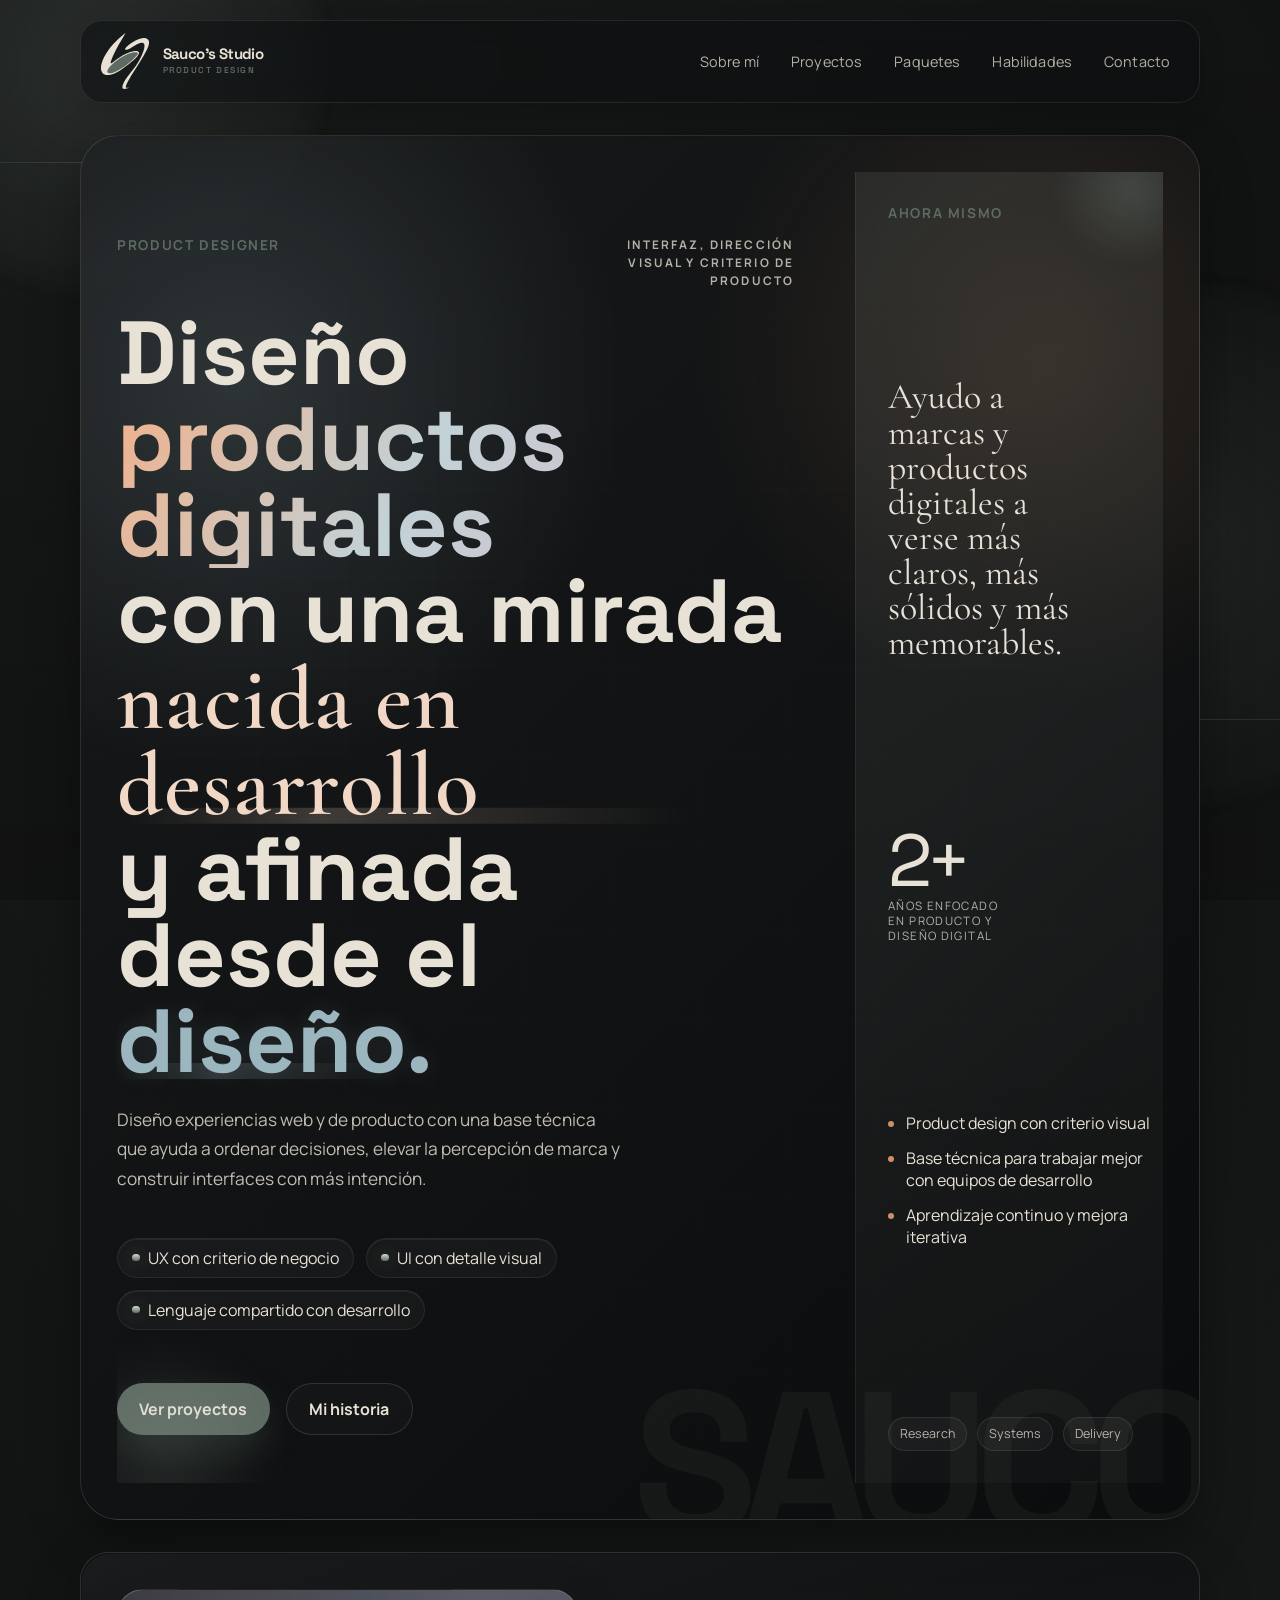
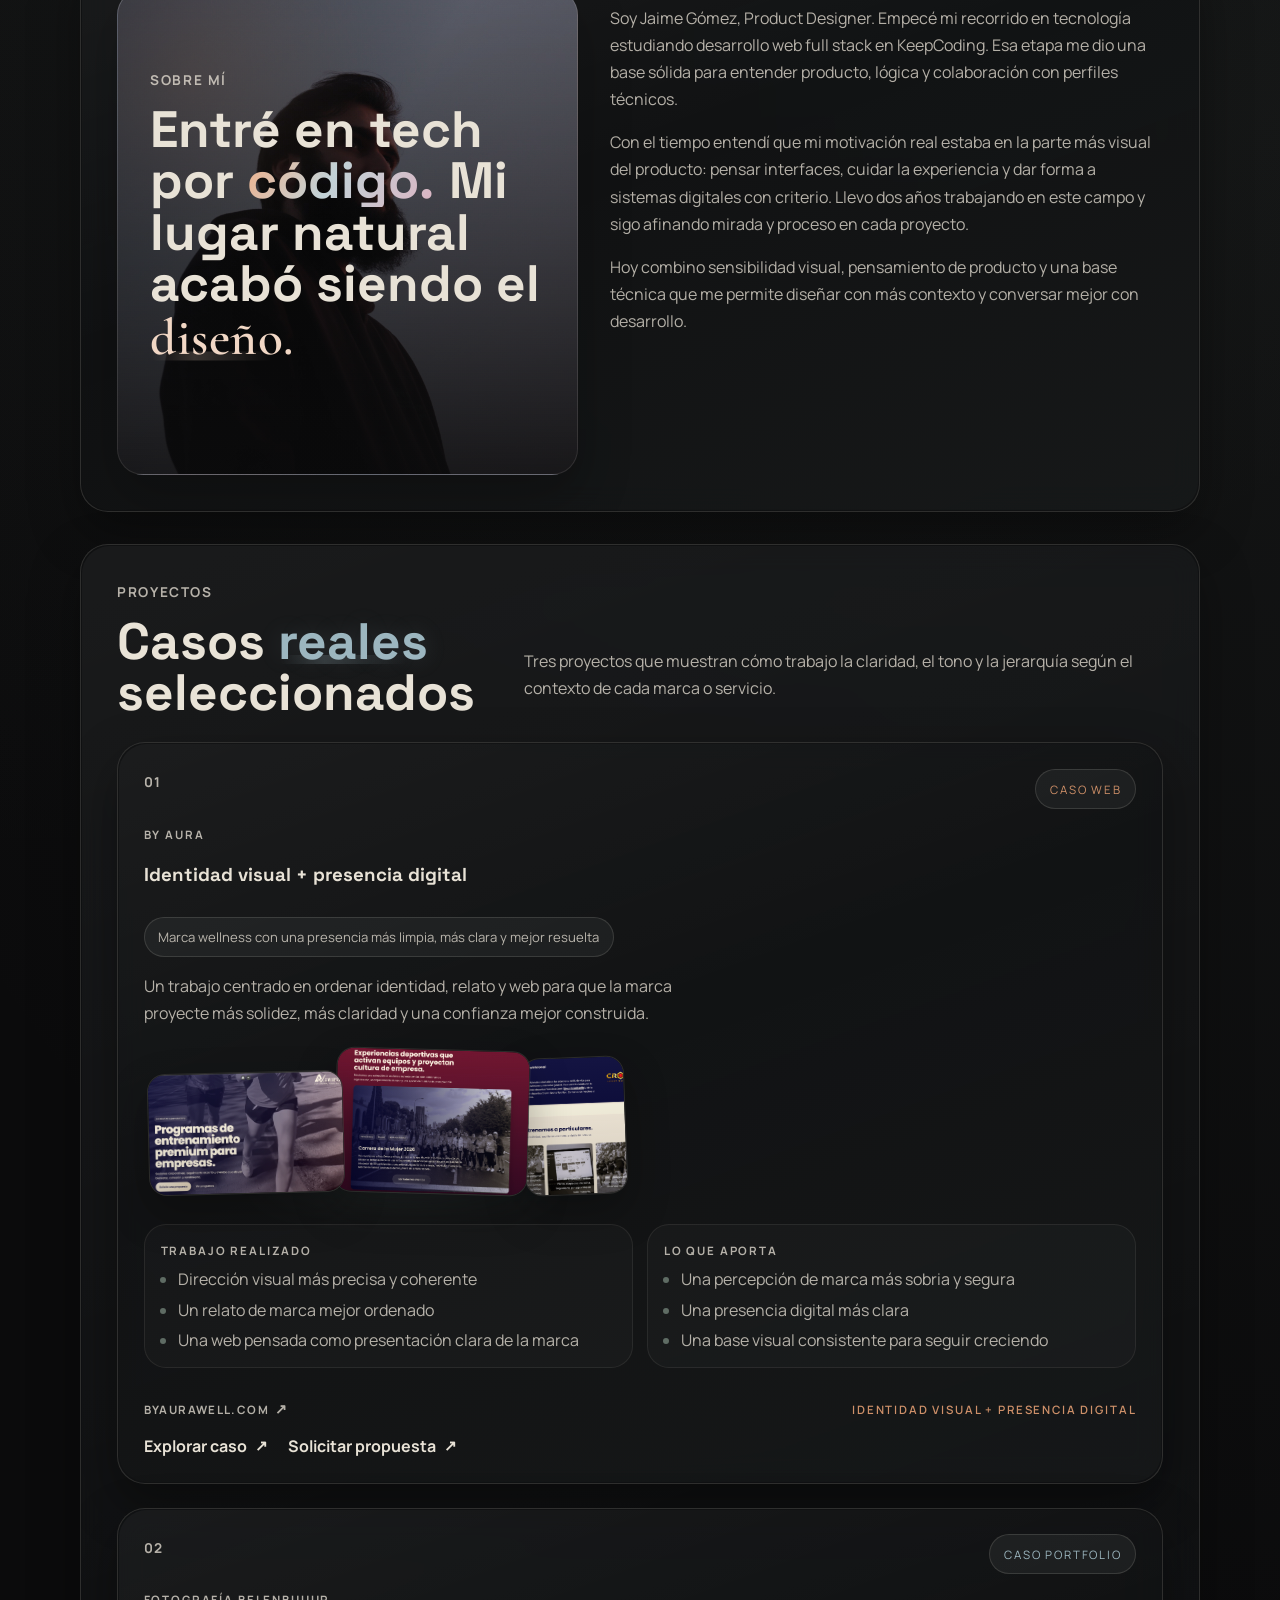
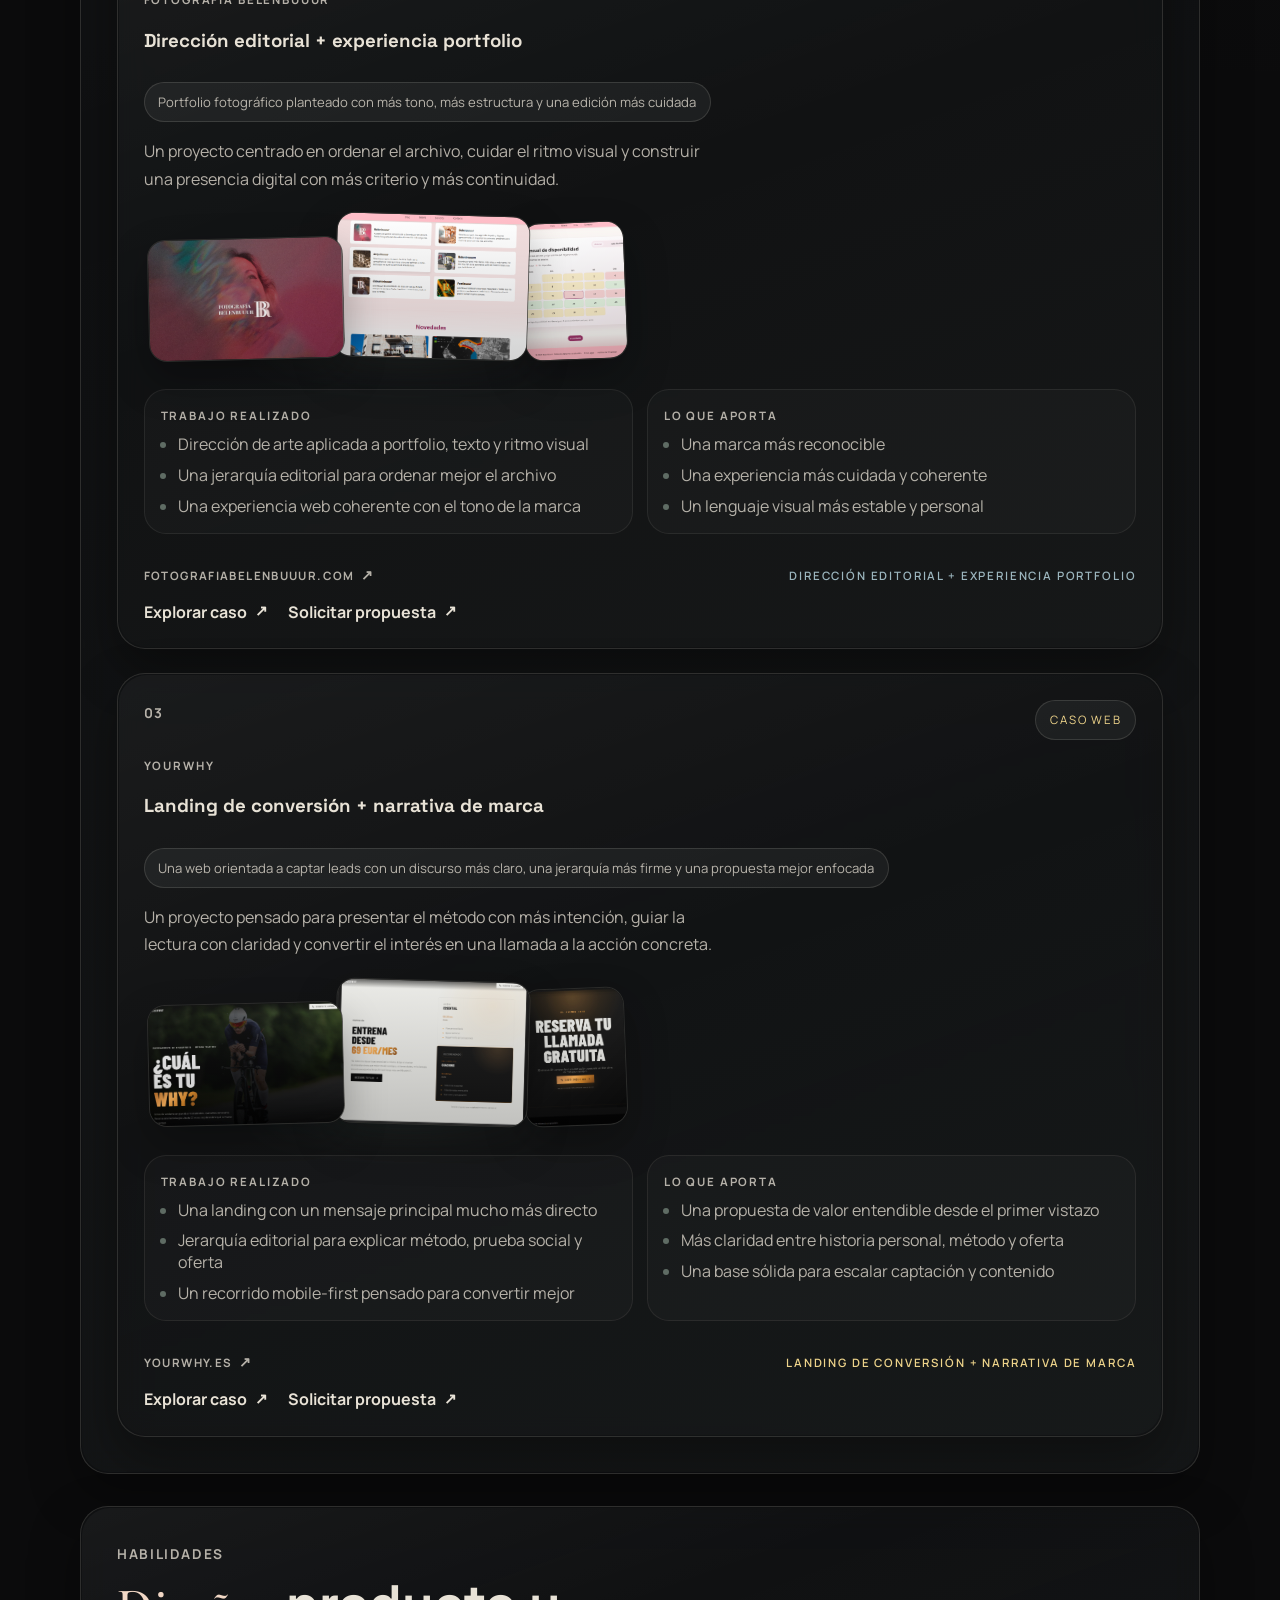
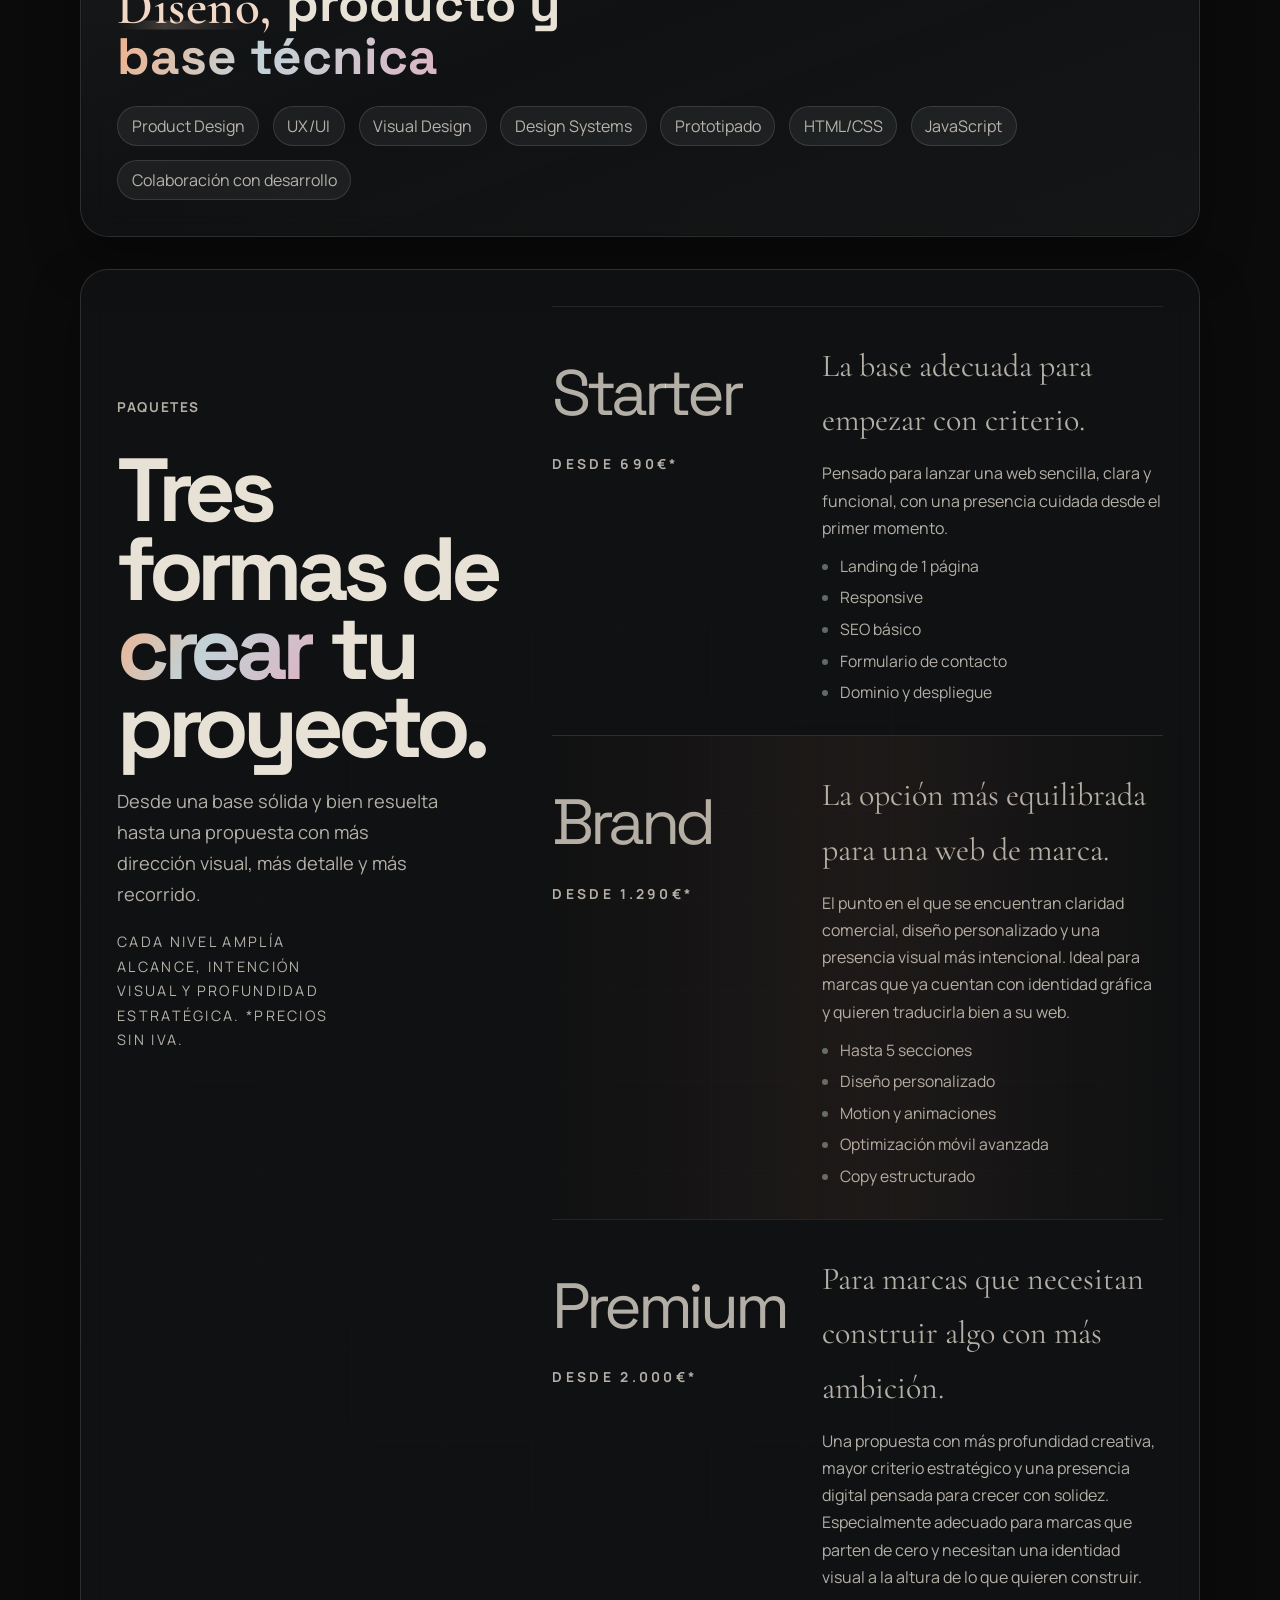
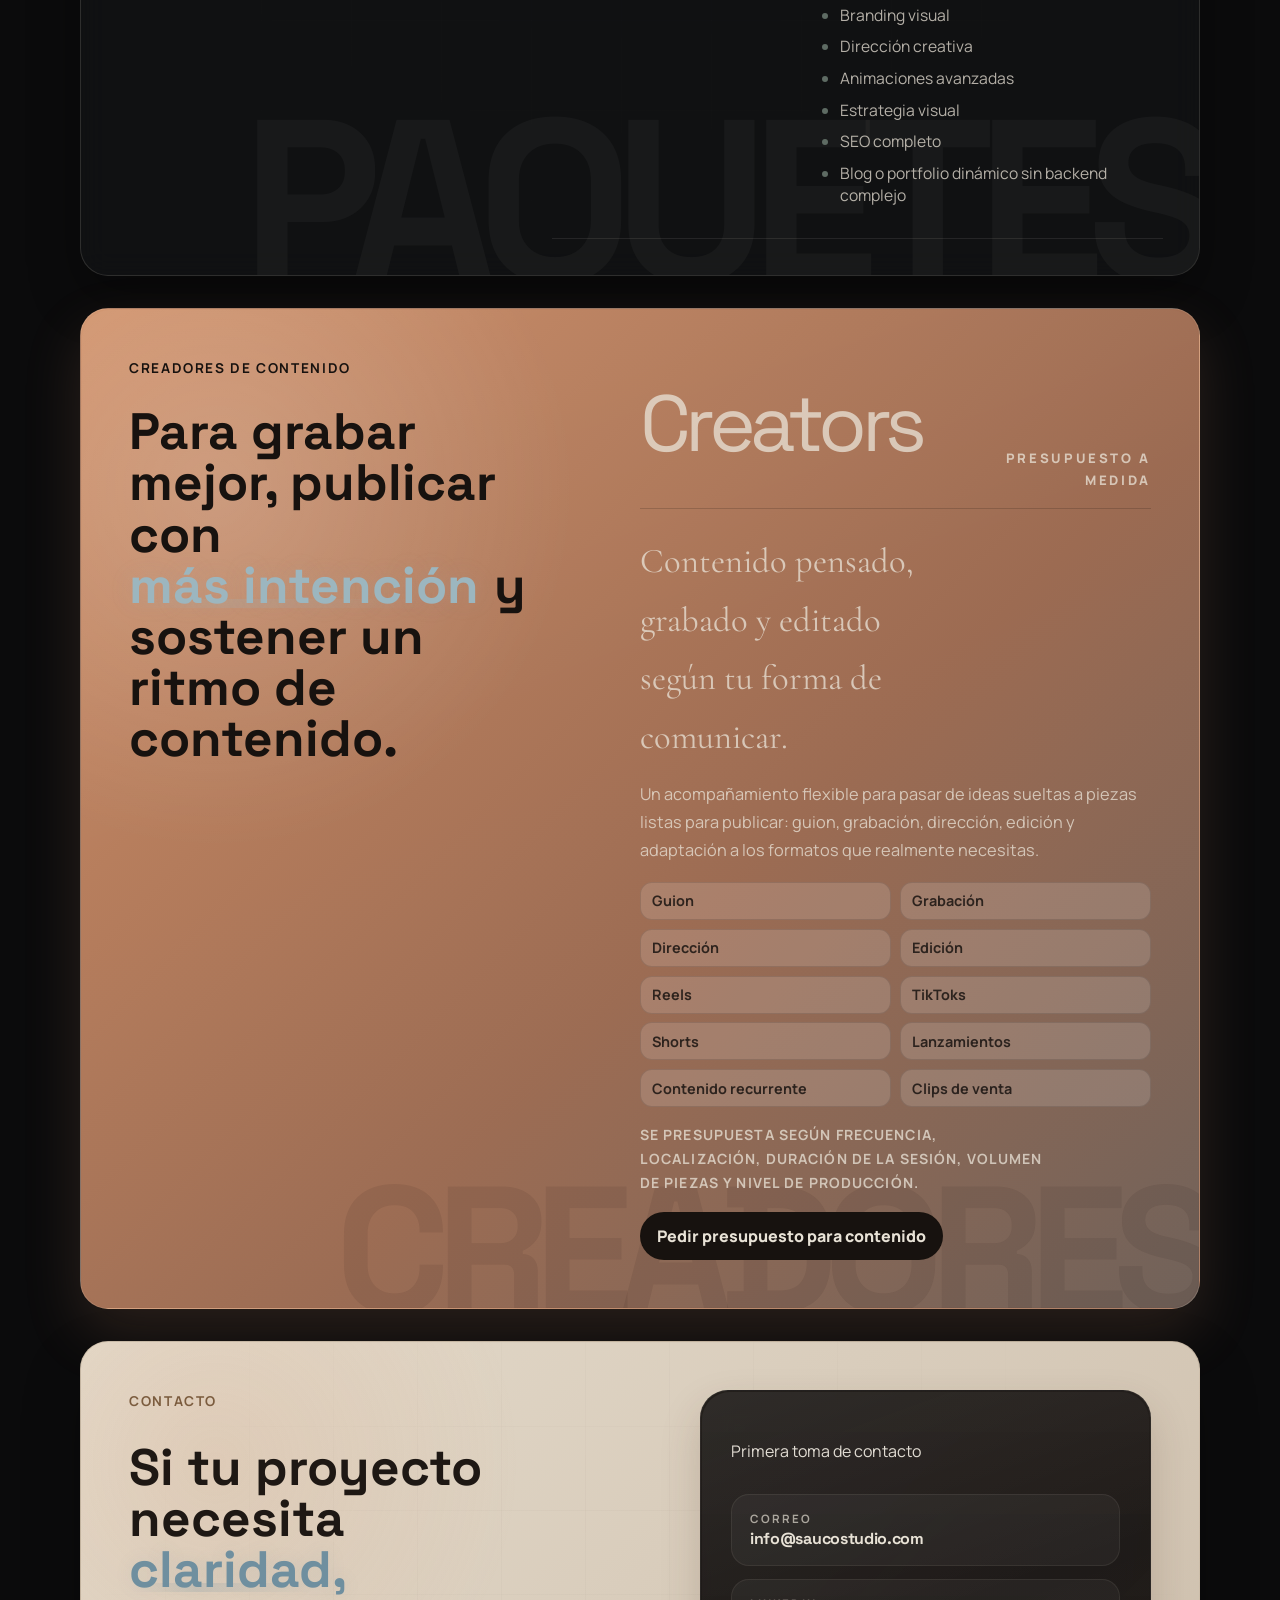
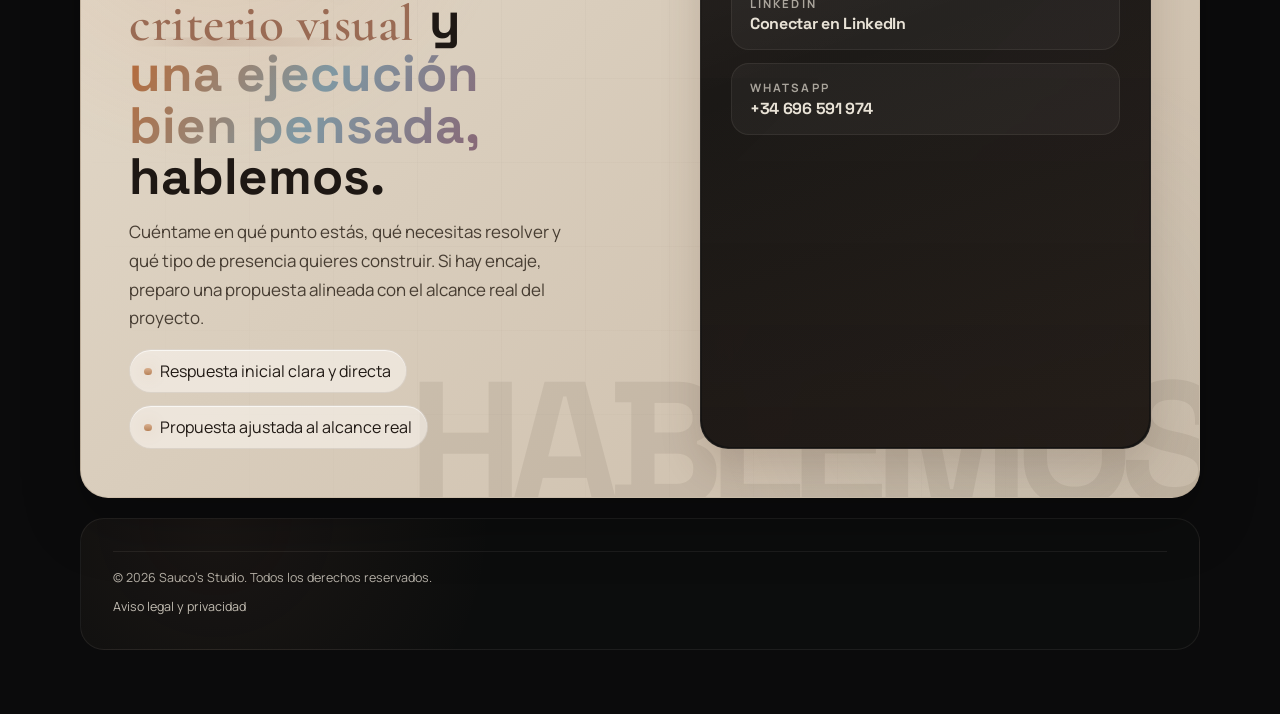
==== index.html @ fe80f04a "Puesta en marcha" ====
<!DOCTYPE html>
<html lang="es">
<head>
	<!-- Meta base -->
	<meta charset="UTF-8">
	<meta name="viewport" content="width=device-width, initial-scale=1.0">

	<!-- SEO / Social sharing -->
	<meta name="description" content="Sauco's Studio, portfolio de Jaime Gómez. Diseño web, product design, dirección visual y contenido digital para marcas, creadores y proyectos digitales.">
	<meta name="robots" content="index, follow">
	<meta name="theme-color" content="#0B0B0C">
	<link rel="canonical" href="https://saucostudio.com/">
	<meta property="og:type" content="website">
	<meta property="og:url" content="https://saucostudio.com/">
	<meta property="og:title" content="Sauco's Studio | Product Design, Web y Contenido Digital">
	<meta property="og:description" content="Diseño web, product design, dirección visual y contenido digital para marcas, creadores y proyectos digitales.">
	<meta property="og:image" content="https://saucostudio.com/media/logos/og-image.png">
	<meta property="og:image:type" content="image/png">
	<meta property="og:image:width" content="1200">
	<meta property="og:image:height" content="630">
	<meta property="og:image:alt" content="Identidad visual de Sauco's Studio con símbolo S y el texto Product design">
	<meta name="twitter:card" content="summary_large_image">
	<meta name="twitter:title" content="Sauco's Studio | Product Design, Web y Contenido Digital">
	<meta name="twitter:description" content="Diseño web, product design, dirección visual y contenido digital para marcas, creadores y proyectos digitales.">
	<meta name="twitter:image" content="https://saucostudio.com/media/logos/og-image.png">
	<title>Sauco's Studio | Product Design, Web y Contenido Digital</title>

	<!-- Favicons -->
	<link rel="icon" type="image/svg+xml" href="media/logos/favicon.svg">
	<link rel="icon" type="image/png" sizes="32x32" href="media/logos/favicon-32x32.png">
	<link rel="icon" type="image/png" sizes="16x16" href="media/logos/favicon-16x16.png">
	<link rel="apple-touch-icon" sizes="180x180" href="media/logos/apple-touch-icon.png">
	<link rel="manifest" href="media/logos/site.webmanifest">

	<script type="application/ld+json">
	{
		"@context": "https://schema.org",
		"@type": "ProfessionalService",
		"name": "Sauco's Studio",
		"url": "https://saucostudio.com/",
		"image": "https://saucostudio.com/media/logos/og-image.png",
		"description": "Diseño web, product design, dirección visual y contenido digital para marcas, creadores y proyectos digitales.",
		"founder": {
			"@type": "Person",
			"name": "Jaime Gómez",
			"jobTitle": "Product Designer",
			"url": "https://saucostudio.com/",
			"sameAs": [
				"https://www.linkedin.com/in/jaimegomezbenito"
			]
		},
		"email": "info@saucostudio.com",
		"telephone": "+34696591974",
		"areaServed": "ES",
		"serviceType": [
			"Product design",
			"Diseño web",
			"Dirección visual",
			"Contenido digital"
		],
		"sameAs": [
			"https://www.linkedin.com/in/jaimegomezbenito"
		]
	}
	</script>

	<!-- Tipografias y estilos -->
	<link rel="preconnect" href="https://fonts.googleapis.com">
	<link rel="preconnect" href="https://fonts.gstatic.com" crossorigin>
	<link href="https://fonts.googleapis.com/css2?family=Cormorant+Garamond:wght@500;600;700&family=Manrope:wght@400;500;700;800&family=Space+Grotesk:wght@500;700&display=swap" rel="stylesheet">
	<link rel="stylesheet" href="styles.css">
</head>
<body>
	<!-- Capa visual global: cursores y ambiente -->
	<div class="custom-cursor custom-cursor-ring" aria-hidden="true"></div>
	<div class="custom-cursor custom-cursor-dot" aria-hidden="true"></div>
	<div class="page-ambient" aria-hidden="true">
		<span class="ambient-orb ambient-orb-left"></span>
		<span class="ambient-orb ambient-orb-right"></span>
		<span class="ambient-grid"></span>
		<span class="ambient-streak ambient-streak-one"></span>
		<span class="ambient-streak ambient-streak-two"></span>
	</div>

	<!-- Shell principal de la pagina -->
	<div class="site-shell">
		<!-- Header / navegacion -->
		<header class="site-header">
			<a class="brand" href="#inicio" aria-label="Sauco's Studio, ir al inicio">
				<img class="brand-mark" src="media/logos/saucos-studio-logo.svg" alt="" width="88" height="88">
				<span class="brand-copy">
					<span class="brand-title">Sauco's Studio</span>
					<span class="brand-subtitle">Product design</span>
				</span>
			</a>
			<button class="menu-toggle" type="button" aria-expanded="false" aria-controls="site-nav" aria-label="Abrir menú">
				<span></span>
				<span></span>
			</button>
			<nav id="site-nav" class="site-nav">
				<a href="#sobre-mi">Sobre mí</a>
				<a href="#proyectos">Proyectos</a>
				<a href="#paquetes">Paquetes</a>
				<a href="#habilidades">Habilidades</a>
				<a href="#contacto">Contacto</a>
			</nav>
		</header>

		<!-- Contenido principal -->
		<main>
			<!-- Hero -->
			<section id="inicio" class="hero">
				<!-- Mensaje principal -->
				<div class="hero-copy reveal-on-load">
					<div class="hero-copy-topline">
						<p class="eyebrow">Product Designer</p>
						<p class="hero-stamp">Interfaz, dirección visual y criterio de producto</p>
					</div>
					<h1 class="kinetic-title">Diseño <span class="title-accent title-accent-gradient">productos digitales</span> con una mirada <span class="title-accent title-accent-serif">nacida en desarrollo</span> y afinada desde el <span class="title-accent title-accent-highlight">diseño.</span></h1>
					<p class="hero-text">Diseño experiencias web y de producto con una base técnica que ayuda a ordenar decisiones, elevar la percepción de marca y construir interfaces con más intención.</p>
					<div class="hero-highlights" aria-label="Puntos clave del perfil">
						<span>UX con criterio de negocio</span>
						<span>UI con detalle visual</span>
						<span>Lenguaje compartido con desarrollo</span>
					</div>
					<div class="hero-actions">
						<a class="button button-primary" href="#proyectos">Ver proyectos</a>
						<a class="button button-secondary" href="#sobre-mi">Mi historia</a>
					</div>
				</div>

				<!-- Resumen rapido del perfil -->
				<aside class="hero-card depth-card reveal-on-load">
					<div class="hero-card-glow"></div>
					<p class="hero-card-label">Ahora mismo</p>
					<p class="hero-card-lead">Ayudo a marcas y productos digitales a verse más claros, más sólidos y más memorables.</p>
					<div class="hero-card-metric">
						<span class="hero-card-value">2+</span>
						<span class="hero-card-caption">años enfocado en producto y diseño digital</span>
					</div>
					<ul>
						<li>Product design con criterio visual</li>
						<li>Base técnica para trabajar mejor con equipos de desarrollo</li>
						<li>Aprendizaje continuo y mejora iterativa</li>
					</ul>
					<div class="hero-card-footer">
						<span>Research</span>
						<span>Systems</span>
						<span>Delivery</span>
					</div>
				</aside>
			</section>

			<!-- Sobre mi -->
			<section id="sobre-mi" class="content-section split-section reveal-on-scroll">
				<!-- Titular de seccion -->
				<div class="about-heading">
					<p class="section-tag">Sobre mí</p>
					<h2 class="kinetic-title">Entré en tech por <span class="title-accent title-accent-gradient">código.</span> Mi lugar natural acabó siendo el <span class="title-accent title-accent-serif">diseño.</span></h2>
				</div>

				<!-- Cuerpo editorial / bio -->
				<div class="about-copy">
					<p>
						Soy Jaime Gómez, Product Designer. Empecé mi recorrido en tecnología estudiando desarrollo web full stack en KeepCoding. Esa etapa me dio una base sólida para entender producto, lógica y colaboración con perfiles técnicos.
					</p>
					<p>
						Con el tiempo entendí que mi motivación real estaba en la parte más visual del producto: pensar interfaces, cuidar la experiencia y dar forma a sistemas digitales con criterio. Llevo dos años trabajando en este campo y sigo afinando mirada y proceso en cada proyecto.
					</p>
					<p>
						Hoy combino sensibilidad visual, pensamiento de producto y una base técnica que me permite diseñar con más contexto y conversar mejor con desarrollo.
					</p>
				</div>
			</section>

			<!-- Proyectos -->
			<section id="proyectos" class="content-section reveal-on-scroll">
				<!-- Introduccion de bloque -->
				<div class="section-heading">
					<div>
						<p class="section-tag">Proyectos</p>
						<h2 class="kinetic-title">Casos <span class="title-accent title-accent-highlight">reales</span> seleccionados</h2>
					</div>
					<p>Tres proyectos que muestran cómo trabajo la claridad, el tono y la jerarquía según el contexto de cada marca o servicio.</p>
				</div>

				<!-- Grid de proyectos -->
				<div class="project-grid">
					<!-- Proyecto 01: By Aura -->
					<article class="project-card project-card-brand depth-card reveal-on-scroll">
						<!-- Columna editorial -->
						<div class="project-card-story">
							<div class="project-card-topline">
								<p class="project-index">01</p>
								<span class="project-card-note">Caso web</span>
							</div>
							<div class="project-card-heading">
								<div>
									<p class="project-card-kicker">By Aura</p>
									<h3>Identidad visual + presencia digital</h3>
								</div>
								<span class="project-card-status">Marca wellness con una presencia más limpia, más clara y mejor resuelta</span>
							</div>
							<p class="project-card-intro">Un trabajo centrado en ordenar identidad, relato y web para que la marca proyecte más solidez, más claridad y una confianza mejor construida.</p>
							<div class="project-image-popups" aria-label="Capturas del proyecto By Aura">
								<figure class="project-image-popup project-image-popup-main">
									<img src="media/projects/aura1.png" alt="Captura principal de la web de By Aura" loading="lazy" decoding="async">
								</figure>
								<figure class="project-image-popup project-image-popup-secondary">
									<img src="media/projects/aura2.png" alt="Detalle visual de la experiencia web de By Aura" loading="lazy" decoding="async">
								</figure>
								<figure class="project-image-popup project-image-popup-tertiary">
									<img src="media/projects/aura3.png" alt="Detalle de interfaz del proyecto By Aura" loading="lazy" decoding="async">
								</figure>
							</div>
							<div class="project-card-columns">
								<div class="project-card-block">
									<p class="project-card-label">Trabajo realizado</p>
									<ul class="project-card-list">
										<li>Dirección visual más precisa y coherente</li>
										<li>Un relato de marca mejor ordenado</li>
										<li>Una web pensada como presentación clara de la marca</li>
									</ul>
								</div>
								<div class="project-card-block">
									<p class="project-card-label">Lo que aporta</p>
									<ul class="project-card-list">
										<li>Una percepción de marca más sobria y segura</li>
										<li>Una presencia digital más clara</li>
										<li>Una base visual consistente para seguir creciendo</li>
									</ul>
								</div>
							</div>
							<div class="project-card-meta">
								<a class="project-card-meta-link" href="https://www.byaurawell.com" target="_blank" rel="noreferrer">byaurawell.com</a>
								<strong>Identidad visual + presencia digital</strong>
							</div>
							<div class="project-card-actions">
								<a class="project-link" href="https://www.byaurawell.com" target="_blank" rel="noreferrer">Explorar caso</a>
								<a class="project-link" href="#contacto">Solicitar propuesta</a>
							</div>
						</div>

					</article>

					<!-- Proyecto 02: Fotografia Belenbuuur -->
					<article class="project-card project-card-spotlight depth-card reveal-on-scroll">
						<!-- Columna editorial -->
						<div class="project-card-story">
							<div class="project-card-topline">
								<p class="project-index">02</p>
								<span class="project-card-note">Caso portfolio</span>
							</div>
							<div class="project-card-heading">
								<div>
									<p class="project-card-kicker">Fotografía Belenbuuur</p>
									<h3>Dirección editorial + experiencia portfolio</h3>
								</div>
								<span class="project-card-status">Portfolio fotográfico planteado con más tono, más estructura y una edición más cuidada</span>
							</div>
							<p class="project-card-intro">Un proyecto centrado en ordenar el archivo, cuidar el ritmo visual y construir una presencia digital con más criterio y más continuidad.</p>
							<div class="project-image-popups" aria-label="Capturas del proyecto Fotografía Belenbuuur">
								<figure class="project-image-popup project-image-popup-main">
									<img src="media/projects/belenbuuur1.png" alt="Captura principal del portfolio Fotografía Belenbuuur" loading="lazy" decoding="async">
								</figure>
								<figure class="project-image-popup project-image-popup-secondary">
									<img src="media/projects/belenbuuur2.png" alt="Detalle editorial del portfolio Fotografía Belenbuuur" loading="lazy" decoding="async">
								</figure>
								<figure class="project-image-popup project-image-popup-tertiary">
									<img src="media/projects/belenbuuur3.png" alt="Detalle visual de la web Fotografía Belenbuuur" loading="lazy" decoding="async">
								</figure>
							</div>
							<div class="project-card-columns">
								<div class="project-card-block">
									<p class="project-card-label">Trabajo realizado</p>
									<ul class="project-card-list">
										<li>Dirección de arte aplicada a portfolio, texto y ritmo visual</li>
										<li>Una jerarquía editorial para ordenar mejor el archivo</li>
										<li>Una experiencia web coherente con el tono de la marca</li>
									</ul>
								</div>
								<div class="project-card-block">
									<p class="project-card-label">Lo que aporta</p>
									<ul class="project-card-list">
										<li>Una marca más reconocible</li>
										<li>Una experiencia más cuidada y coherente</li>
										<li>Un lenguaje visual más estable y personal</li>
									</ul>
								</div>
							</div>
							<div class="project-card-meta">
								<a class="project-card-meta-link" href="https://fotografiabelenbuuur.com" target="_blank" rel="noreferrer">fotografiabelenbuuur.com</a>
								<strong>Dirección editorial + experiencia portfolio</strong>
							</div>
							<div class="project-card-actions">
								<a class="project-link" href="https://fotografiabelenbuuur.com" target="_blank" rel="noreferrer">Explorar caso</a>
								<a class="project-link" href="#contacto">Solicitar propuesta</a>
							</div>
						</div>

					</article>

					<!-- Proyecto 03: YourWhy -->
					<article class="project-card project-card-dashboard depth-card reveal-on-scroll">
						<!-- Columna editorial -->
						<div class="project-card-story">
							<div class="project-card-topline">
								<p class="project-index">03</p>
								<span class="project-card-note">Caso web</span>
							</div>
							<div class="project-card-heading">
								<div>
									<p class="project-card-kicker">YourWhy</p>
									<h3>Landing de conversión + narrativa de marca</h3>
								</div>
								<span class="project-card-status">Una web orientada a captar leads con un discurso más claro, una jerarquía más firme y una propuesta mejor enfocada</span>
							</div>
							<p class="project-card-intro">Un proyecto pensado para presentar el método con más intención, guiar la lectura con claridad y convertir el interés en una llamada a la acción concreta.</p>
							<div class="project-image-popups" aria-label="Capturas del proyecto YourWhy">
								<figure class="project-image-popup project-image-popup-main">
									<img src="media/projects/yourwhy1.png" alt="Captura principal de la landing YourWhy" loading="lazy" decoding="async">
								</figure>
								<figure class="project-image-popup project-image-popup-secondary">
									<img src="media/projects/yourwhy2.png" alt="Detalle de narrativa y conversión de YourWhy" loading="lazy" decoding="async">
								</figure>
								<figure class="project-image-popup project-image-popup-tertiary">
									<img src="media/projects/yourwhy3.png" alt="Detalle visual de la landing YourWhy" loading="lazy" decoding="async">
								</figure>
							</div>
							<div class="project-card-columns">
								<div class="project-card-block">
									<p class="project-card-label">Trabajo realizado</p>
									<ul class="project-card-list">
										<li>Una landing con un mensaje principal mucho más directo</li>
										<li>Jerarquía editorial para explicar método, prueba social y oferta</li>
										<li>Un recorrido mobile-first pensado para convertir mejor</li>
									</ul>
								</div>
								<div class="project-card-block">
									<p class="project-card-label">Lo que aporta</p>
									<ul class="project-card-list">
										<li>Una propuesta de valor entendible desde el primer vistazo</li>
										<li>Más claridad entre historia personal, método y oferta</li>
										<li>Una base sólida para escalar captación y contenido</li>
									</ul>
								</div>
							</div>
							<div class="project-card-meta">
								<a class="project-card-meta-link" href="https://yourwhy.es" target="_blank" rel="noreferrer">yourwhy.es</a>
								<strong>Landing de conversión + narrativa de marca</strong>
							</div>
							<div class="project-card-actions">
								<a class="project-link" href="https://yourwhy.es" target="_blank" rel="noreferrer">Explorar caso</a>
								<a class="project-link" href="#contacto">Solicitar propuesta</a>
							</div>
						</div>

					</article>
				</div>
			</section>

			<!-- Habilidades -->
			<section id="habilidades" class="content-section reveal-on-scroll">
				<div class="section-heading">
					<div>
						<p class="section-tag">Habilidades</p>
						<h2 class="kinetic-title"><span class="title-accent title-accent-serif">Diseño,</span> producto y <span class="title-accent title-accent-gradient">base técnica</span></h2>
					</div>
				</div>

				<div class="skill-list">
					<span>Product Design</span>
					<span>UX/UI</span>
					<span>Visual Design</span>
					<span>Design Systems</span>
					<span>Prototipado</span>
					<span>HTML/CSS</span>
					<span>JavaScript</span>
					<span>Colaboración con desarrollo</span>
				</div>
			</section>

			<!-- Paquetes -->
			<section id="paquetes" class="content-section reveal-on-scroll packages-section">
				<div class="packages-shell">
					<div class="packages-intro">
						<p class="section-tag">Paquetes</p>
						<h2 class="packages-title">Tres formas de <span class="title-accent title-accent-gradient">crear</span> tu proyecto.</h2>
						<p class="packages-copy">Desde una base sólida y bien resuelta hasta una propuesta con más dirección visual, más detalle y más recorrido.</p>
						<p class="packages-note">Cada nivel amplía alcance, intención visual y profundidad estratégica. *Precios sin IVA.</p>
					</div>

					<div class="packages-rail">
						<article class="package-band reveal-on-scroll">
							<div class="package-band-header">
								<p class="package-band-tier">Starter</p>
								<p class="package-band-price">Desde 690€*</p>
							</div>
							<div class="package-band-body">
								<p class="package-band-kicker">La base adecuada para empezar con criterio.</p>
								<p class="package-band-summary">Pensado para lanzar una web sencilla, clara y funcional, con una presencia cuidada desde el primer momento.</p>
								<ul class="package-list">
									<li>Landing de 1 página</li>
									<li>Responsive</li>
									<li>SEO básico</li>
									<li>Formulario de contacto</li>
									<li>Dominio y despliegue</li>
								</ul>
							</div>
						</article>

						<article class="package-band package-band-featured reveal-on-scroll">
							<div class="package-band-header">
								<p class="package-band-tier">Brand</p>
								<p class="package-band-price">Desde 1.290€*</p>
							</div>
							<div class="package-band-body">
								<p class="package-band-kicker">La opción más equilibrada para una web de marca.</p>
								<p class="package-band-summary">El punto en el que se encuentran claridad comercial, diseño personalizado y una presencia visual más intencional. Ideal para marcas que ya cuentan con identidad gráfica y quieren traducirla bien a su web.</p>
								<ul class="package-list">
									<li>Hasta 5 secciones</li>
									<li>Diseño personalizado</li>
									<li>Motion y animaciones</li>
									<li>Optimización móvil avanzada</li>
									<li>Copy estructurado</li>
								</ul>
							</div>
						</article>

						<article class="package-band reveal-on-scroll">
							<div class="package-band-header">
								<p class="package-band-tier">Premium</p>
								<p class="package-band-price">Desde 2.000€*</p>
							</div>
							<div class="package-band-body">
								<p class="package-band-kicker">Para marcas que necesitan construir algo con más ambición.</p>
								<p class="package-band-summary">Una propuesta con más profundidad creativa, mayor criterio estratégico y una presencia digital pensada para crecer con solidez. Especialmente adecuado para marcas que parten de cero y necesitan una identidad visual a la altura de lo que quieren construir.</p>
								<ul class="package-list">
									<li>Branding visual</li>
									<li>Dirección creativa</li>
									<li>Animaciones avanzadas</li>
									<li>Estrategia visual</li>
									<li>SEO completo</li>
									<li>Blog o portfolio dinámico sin backend complejo</li>
								</ul>
							</div>
						</article>

					</div>
				</div>
			</section>

			<!-- Creadores de contenido -->
			<section id="creadores" class="content-section reveal-on-scroll creators-section">
				<div class="creators-heading">
					<p class="section-tag">Creadores de contenido</p>
					<h2 class="kinetic-title">Para grabar mejor, publicar con <span class="title-accent title-accent-highlight">más intención</span> y sostener un ritmo de contenido.</h2>
				</div>

				<article class="creators-offer reveal-on-scroll">
					<div class="creators-offer-header">
						<p class="creators-offer-title">Creators</p>
						<p class="creators-offer-note">Presupuesto a medida</p>
					</div>
					<div class="creators-offer-body">
						<p class="creators-offer-kicker">Contenido pensado, grabado y editado según tu forma de comunicar.</p>
						<p class="creators-offer-summary">Un acompañamiento flexible para pasar de ideas sueltas a piezas listas para publicar: guion, grabación, dirección, edición y adaptación a los formatos que realmente necesitas.</p>
						<ul class="creators-list">
							<li>Guion</li>
							<li>Grabación</li>
							<li>Dirección</li>
							<li>Edición</li>
							<li>Reels</li>
							<li>TikToks</li>
							<li>Shorts</li>
							<li>Lanzamientos</li>
							<li>Contenido recurrente</li>
							<li>Clips de venta</li>
						</ul>
						<p class="creators-budget-note">Se presupuesta según frecuencia, localización, duración de la sesión, volumen de piezas y nivel de producción.</p>
						<a class="creators-cta" href="#contacto">Pedir presupuesto para contenido</a>
					</div>
				</article>
			</section>

			<!-- Contacto -->
			<section id="contacto" class="content-section contact-section reveal-on-scroll">
				<div class="contact-copy">
					<p class="section-tag">Contacto</p>
					<h2 class="kinetic-title">Si tu proyecto necesita <span class="title-accent title-accent-highlight">claridad,</span> <span class="title-accent title-accent-serif">criterio visual</span> y <span class="title-accent title-accent-gradient">una ejecución bien pensada,</span> hablemos.</h2>
					<p class="contact-lead">Cuéntame en qué punto estás, qué necesitas resolver y qué tipo de presencia quieres construir. Si hay encaje, preparo una propuesta alineada con el alcance real del proyecto.</p>
					<div class="contact-proof" aria-label="Puntos clave del contacto">
						<span>Respuesta inicial clara y directa</span>
						<span>Propuesta ajustada al alcance real</span>
					</div>
				</div>

				<div class="contact-card">
					<p class="contact-card-label">Primera toma de contacto</p>
					<a href="mailto:info@saucostudio.com">
						<span class="contact-link-label">Correo</span>
						<strong>info@saucostudio.com</strong>
					</a>
					<a href="https://www.linkedin.com/in/jaimegomezbenito" target="_blank" rel="noreferrer">
						<span class="contact-link-label">LinkedIn</span>
						<strong>Conectar en LinkedIn</strong>
					</a>
					<a href="https://wa.me/34696591974" target="_blank" rel="noreferrer">
						<span class="contact-link-label">WhatsApp</span>
						<strong>+34 696 591 974</strong>
					</a>
				</div>
			</section>
		</main>

		<!-- Footer / legal -->
		<footer class="site-footer">
			<div class="footer-legal">
				<p>© 2026 Sauco's Studio. Todos los derechos reservados.</p>
				<a href="legal/">Aviso legal y privacidad</a>
			</div>
		</footer>
	</div>

	<!-- Scripts -->
	<script src="app.js"></script>
</body>
</html>
---- styles.css ----
/* =========================
   Tokens globales
   ========================= */
:root {
  --bg: #0b0b0c;
  --surface: rgba(18, 19, 20, 0.82);
  --surface-strong: #121314;
  --surface-soft: rgba(24, 26, 27, 0.72);
  --text: #e8e2d6;
  --muted: rgba(232, 226, 214, 0.76);
  --line: rgba(232, 226, 214, 0.14);
  --accent: #5e6b63;
  --accent-strong: #738279;
  --accent-warm: #cf8f67;
  --accent-cool: #9cb6bf;
  --accent-rose: #b87f93;
  --accent-glow: rgba(151, 173, 161, 0.22);
  --shadow: 0 20px 50px rgba(0, 0, 0, 0.34);
  --shadow-strong: 0 28px 80px rgba(0, 0, 0, 0.42);
  --radius-lg: 28px;
  --radius-md: 18px;
  --max-width: 1120px;
}

/* =========================
   Base del documento
   ========================= */
* {
  box-sizing: border-box;
}

html {
  scroll-behavior: smooth;
  cursor: default;
}

body {
  position: relative;
  margin: 0;
  font-family: "Manrope", sans-serif;
  color: var(--text);
  background:
    radial-gradient(circle at top left, rgba(94, 107, 99, 0.18), transparent 28%),
    radial-gradient(circle at right 20%, rgba(94, 107, 99, 0.1), transparent 22%),
    var(--bg);
  overflow-x: hidden;
}

body::before {
  content: "";
  position: fixed;
  inset: 0;
  background: linear-gradient(180deg, rgba(11, 11, 12, 0.08), rgba(11, 11, 12, 0.34));
  pointer-events: none;
  z-index: 0;
}

a {
  color: inherit;
  text-decoration: none;
}

a,
button,
.depth-card,
.hero-highlights span,
.skill-list span {
  cursor: inherit;
}

button {
  font: inherit;
}

.site-shell {
  position: relative;
  z-index: 1;
  width: min(calc(100% - 2rem), var(--max-width));
  margin: 0 auto;
  padding: 1.25rem 0 4rem;
}

/* =========================
   Ambiente y cursor
   ========================= */
.page-ambient {
  position: fixed;
  inset: 0;
  pointer-events: none;
  z-index: 0;
  overflow: hidden;
}

.ambient-orb,
.ambient-grid,
.ambient-streak {
  position: absolute;
}

.ambient-orb {
  border-radius: 50%;
  filter: blur(12px);
  opacity: 0.75;
  animation: ambientFloat 16s ease-in-out infinite;
}

.ambient-orb-left {
  top: -10rem;
  left: -8rem;
  width: 28rem;
  height: 28rem;
  background: radial-gradient(circle, rgba(115, 130, 121, 0.26), rgba(115, 130, 121, 0));
}

.ambient-orb-right {
  right: -10rem;
  top: 18rem;
  width: 32rem;
  height: 32rem;
  background: radial-gradient(circle, rgba(94, 107, 99, 0.24), rgba(94, 107, 99, 0));
  animation-delay: -6s;
}

.ambient-grid {
  inset: 0;
  background-image:
    linear-gradient(rgba(232, 226, 214, 0.04) 1px, transparent 1px),
    linear-gradient(90deg, rgba(232, 226, 214, 0.04) 1px, transparent 1px);
  background-size: 72px 72px;
  mask-image: radial-gradient(circle at center, black 22%, transparent 78%);
  opacity: 0.26;
}

.ambient-streak {
  height: 1px;
  background: linear-gradient(90deg, transparent, rgba(232, 226, 214, 0.4), transparent);
  opacity: 0.4;
  filter: blur(0.4px);
  animation: streakDrift 18s linear infinite;
}

.ambient-streak-one {
  top: 18%;
  left: -10%;
  width: 38%;
}

.ambient-streak-two {
  right: -12%;
  bottom: 20%;
  width: 42%;
  animation-delay: -9s;
}

.custom-cursor {
  position: fixed;
  top: 0;
  left: 0;
  pointer-events: none;
  opacity: 0;
  z-index: 40;
  transition: opacity 0.25s ease, transform 0.18s ease, width 0.2s ease, height 0.2s ease, border-color 0.2s ease, background 0.2s ease;
}

.custom-cursor-ring {
  width: 34px;
  height: 34px;
  margin-left: -17px;
  margin-top: -17px;
  border: 1px solid rgba(232, 226, 214, 0.45);
  border-radius: 50%;
  background: rgba(255, 255, 255, 0.02);
  backdrop-filter: blur(6px);
}

.custom-cursor-dot {
  width: 8px;
  height: 8px;
  margin-left: -4px;
  margin-top: -4px;
  border-radius: 50%;
  background: linear-gradient(180deg, var(--accent-cool), var(--accent-warm));
  box-shadow: 0 0 18px rgba(207, 143, 103, 0.4);
}

body.cursor-active .custom-cursor {
  opacity: 1;
}

body.cursor-hover .custom-cursor-ring {
  width: 52px;
  height: 52px;
  margin-left: -26px;
  margin-top: -26px;
  border-color: rgba(207, 143, 103, 0.55);
  background: rgba(207, 143, 103, 0.08);
}

body.cursor-hover .custom-cursor-dot {
  transform: scale(0.7);
}

/* =========================
   Header, marca y navegacion
   ========================= */
.site-header {
  position: sticky;
  top: 0.8rem;
  z-index: 10;
  display: flex;
  align-items: center;
  justify-content: space-between;
  gap: 1rem;
  padding: 0.78rem 1rem;
  backdrop-filter: blur(12px);
  background: rgba(14, 15, 16, 0.56);
  border: 1px solid rgba(232, 226, 214, 0.1);
  border-radius: 22px;
  box-shadow: 0 10px 28px rgba(0, 0, 0, 0.16);
  transition: transform 0.35s ease, border-color 0.35s ease, background 0.35s ease;
}

.brand,
h1,
h2,
h3 {
  font-family: "Space Grotesk", sans-serif;
}

.kinetic-title {
  max-width: 16ch;
}

.title-accent {
  position: relative;
  display: inline-block;
  padding-right: 0.03em;
  white-space: normal;
}

.title-accent::after {
  content: "";
  position: absolute;
  left: 0.04em;
  right: 0.04em;
  bottom: 0.06em;
  height: 0.18em;
  border-radius: 999px;
  background: linear-gradient(90deg, rgba(255, 255, 255, 0), currentColor 35%, rgba(255, 255, 255, 0));
  opacity: 0.2;
  transform: scaleX(0.86);
  transform-origin: left center;
}

.title-accent-gradient {
  color: transparent;
  background: linear-gradient(120deg, #f0b18b 0%, #c2d2d7 45%, #dcb4c2 100%);
  -webkit-background-clip: text;
  background-clip: text;
}

.title-accent-serif {
  font-family: "Cormorant Garamond", serif;
  font-weight: 600;
  color: #f1d7c5;
  letter-spacing: 0.01em;
  transform: translateY(0.03em);
}

.title-accent-highlight {
  color: var(--accent-cool);
  text-shadow: 0 0 24px rgba(156, 182, 191, 0.16);
}

.title-accent-gradient,
.title-accent-highlight,
.title-accent-serif {
  animation: titlePulse 7s ease-in-out infinite;
}

.title-accent-serif {
  animation-duration: 9s;
}

.brand {
  display: inline-flex;
  align-items: center;
  gap: 0.6rem;
  min-width: 0;
}

.brand-mark {
  width: 56px;
  height: 56px;
  flex: 0 0 auto;
  object-fit: contain;
}

.brand-copy {
  display: flex;
  flex-direction: column;
  min-width: 0;
  gap: 0.12rem;
}

.brand-title {
  font-size: 0.94rem;
  font-weight: 700;
  letter-spacing: -0.04em;
  line-height: 0.95;
}

.brand-subtitle {
  margin-top: 0;
  font-size: 0.54rem;
  font-weight: 600;
  letter-spacing: 0.18em;
  text-transform: uppercase;
  color: var(--accent);
}

.site-nav {
  display: flex;
  align-items: center;
  gap: 0.4rem;
}

.site-nav a {
  position: relative;
  padding: 0.55rem 0.8rem;
  border-radius: 999px;
  color: var(--muted);
  font-size: 0.9rem;
  letter-spacing: 0.01em;
  transition: color 0.25s ease, background 0.25s ease;
}

.site-nav a::after {
  content: "";
  position: absolute;
  left: 0;
  bottom: -0.35rem;
  width: 100%;
  height: 1px;
  background: linear-gradient(90deg, transparent, var(--accent-strong), transparent);
  transform: scaleX(0.2);
  transform-origin: center;
  opacity: 0;
  transition: transform 0.25s ease, opacity 0.25s ease;
}

.site-nav a:hover,
.site-nav a:focus-visible,
.contact-card a:hover,
.contact-card a:focus-visible,
.button:hover,
.button:focus-visible {
  color: var(--accent-strong);
}

.site-nav a:hover,
.site-nav a:focus-visible {
  background: rgba(255, 255, 255, 0.04);
}

.site-nav a:hover::after,
.site-nav a:focus-visible::after {
  opacity: 1;
  transform: scaleX(1);
}

.menu-toggle {
  display: none;
  width: 44px;
  height: 44px;
  border: 1px solid rgba(232, 226, 214, 0.1);
  border-radius: 50%;
  background: rgba(18, 19, 20, 0.62);
}

.menu-toggle span {
  display: block;
  width: 18px;
  height: 2px;
  margin: 5px auto;
  background: var(--text);
}

.hero,
.content-section {
  margin-top: 2rem;
}

.hero {
  position: relative;
  overflow: hidden;
  isolation: isolate;
  padding: clamp(1.4rem, 3vw, 2.25rem);
  display: grid;
  grid-template-columns: minmax(0, 1.75fr) minmax(300px, 0.82fr);
  gap: 0;
  align-items: stretch;
  min-height: calc(100vh - 8rem);
  border: 1px solid var(--line);
  border-radius: calc(var(--radius-lg) + 0.65rem);
  background:
    radial-gradient(circle at 14% 18%, rgba(156, 182, 191, 0.18), transparent 26%),
    radial-gradient(circle at 86% 16%, rgba(207, 143, 103, 0.15), transparent 23%),
    linear-gradient(135deg, rgba(24, 26, 27, 0.96), rgba(11, 12, 13, 0.98));
  box-shadow: var(--shadow);
}

.hero::before {
  content: "SAUCO";
  position: absolute;
  right: -0.06em;
  bottom: -0.14em;
  font-family: "Space Grotesk", sans-serif;
  font-size: clamp(6rem, 16vw, 13rem);
  font-weight: 700;
  letter-spacing: -0.08em;
  color: rgba(232, 226, 214, 0.045);
  line-height: 0.8;
  pointer-events: none;
}

.hero::after {
  content: "";
  position: absolute;
  inset: 0;
  background-image:
    linear-gradient(rgba(232, 226, 214, 0.028) 1px, transparent 1px),
    linear-gradient(90deg, rgba(232, 226, 214, 0.028) 1px, transparent 1px);
  background-size: 88px 88px;
  mask-image: radial-gradient(circle at center, black 42%, transparent 90%);
  opacity: 0.4;
  pointer-events: none;
}

.hero-copy,
.hero-card,
.project-card,
.contact-card,
.split-section,
.content-section {
  position: relative;
  overflow: hidden;
  border: 1px solid var(--line);
  border-radius: var(--radius-lg);
  background: var(--surface);
  backdrop-filter: blur(14px);
  box-shadow: var(--shadow);
}

.hero-copy,
.hero-card {
  z-index: 1;
  border: 0;
  border-radius: 0;
  background: transparent;
  backdrop-filter: none;
  box-shadow: none;
}

.hero-copy::before,
.hero-card::before,
.project-card::before,
.contact-card::before,
.split-section::before,
.content-section::before {
  content: "";
  position: absolute;
  inset: 1px;
  border-radius: inherit;
  background: linear-gradient(160deg, rgba(255, 255, 255, 0.04), transparent 42%, rgba(151, 173, 161, 0.04));
  pointer-events: none;
}

.hero-copy::before,
.hero-card::before {
  display: none;
}

.hero-copy {
  padding: clamp(2rem, 5vw, 4.25rem) clamp(1.1rem, 3vw, 2.2rem) clamp(2rem, 4vw, 3rem) 0;
  display: grid;
  gap: 1.3rem;
  align-content: center;
}

.hero-copy::after {
  content: "";
  position: absolute;
  left: -4rem;
  bottom: -5rem;
  width: 14rem;
  height: 14rem;
  border-radius: 50%;
  background: radial-gradient(circle, rgba(151, 173, 161, 0.16), transparent 70%);
  filter: blur(16px);
  animation: pulseGlow 8s ease-in-out infinite;
}

.hero-copy-topline {
  display: flex;
  flex-wrap: wrap;
  align-items: flex-start;
  justify-content: space-between;
  gap: 0.9rem 1.25rem;
}

.hero-stamp {
  margin: 0;
  max-width: 26ch;
  color: var(--muted);
  font-size: 0.74rem;
  font-weight: 700;
  letter-spacing: 0.18em;
  line-height: 1.5;
  text-transform: uppercase;
  text-align: right;
}

.eyebrow,
.section-tag,
.project-index,
.hero-card-label {
  margin: 0 0 0.75rem;
  font-size: 0.85rem;
  font-weight: 700;
  text-transform: uppercase;
  letter-spacing: 0.12em;
  color: var(--accent);
}

h1 {
  margin: 0;
  font-size: clamp(2.8rem, 7vw, 6rem);
  line-height: 0.96;
}

h2 {
  margin: 0;
  font-size: clamp(2rem, 5vw, 3.2rem);
  line-height: 1;
}

.hero-text,
.content-section p,
.project-card p {
  color: var(--muted);
  line-height: 1.7;
}

.hero-text {
  max-width: 46ch;
  margin: 0;
  font-size: 1.08rem;
  color: rgba(232, 226, 214, 0.82);
}

.hero-highlights {
  display: flex;
  flex-wrap: wrap;
  gap: 0.75rem;
  margin-top: 1.5rem;
}

.hero-highlights span {
  display: inline-flex;
  align-items: center;
  gap: 0.5rem;
  min-height: 40px;
  padding: 0.45rem 0.9rem;
  border-radius: 999px;
  border: 1px solid rgba(232, 226, 214, 0.08);
  background: rgba(255, 255, 255, 0.03);
  color: var(--text);
  box-shadow: inset 0 1px 0 rgba(255, 255, 255, 0.06);
  transform: translateY(0);
  transition: transform 0.3s ease, border-color 0.3s ease, background 0.3s ease;
}

.hero-highlights span::before {
  content: "";
  width: 0.45rem;
  height: 0.45rem;
  border-radius: 50%;
  background: linear-gradient(180deg, #cfd7d1, var(--accent));
  box-shadow: 0 0 18px rgba(151, 173, 161, 0.45);
}

.hero-highlights span:hover,
.hero-highlights span:focus-visible {
  transform: translateY(-4px);
  border-color: rgba(207, 143, 103, 0.26);
  background: rgba(207, 143, 103, 0.08);
}

.hero-actions {
  display: flex;
  flex-wrap: wrap;
  gap: 1rem;
  margin-top: 2rem;
}

.button {
  display: inline-flex;
  align-items: center;
  justify-content: center;
  min-height: 52px;
  padding: 0 1.4rem;
  border-radius: 999px;
  font-weight: 700;
  transition: transform 0.25s ease, box-shadow 0.25s ease, border-color 0.25s ease, background 0.25s ease;
}

.button-primary {
  background: var(--accent);
  color: var(--text);
  box-shadow: 0 14px 35px rgba(94, 107, 99, 0.24);
}

.button-secondary {
  border: 1px solid var(--line);
  background: rgba(255, 255, 255, 0.02);
}

.button:hover,
.button:focus-visible {
  transform: translateY(-3px);
  box-shadow: 0 18px 40px rgba(0, 0, 0, 0.26);
}

.hero-card {
  margin-left: clamp(1rem, 2vw, 2rem);
  padding: clamp(1.4rem, 3vw, 2rem) 0 clamp(1.4rem, 3vw, 2rem) clamp(1.4rem, 2.5vw, 2rem);
  display: flex;
  flex-direction: column;
  justify-content: space-between;
  border-left: 1px solid rgba(232, 226, 214, 0.08);
  background:
    linear-gradient(180deg, rgba(255, 255, 255, 0.03), rgba(255, 255, 255, 0.01)),
    linear-gradient(135deg, rgba(94, 107, 99, 0.14), rgba(94, 107, 99, 0.03));
  isolation: isolate;
}

.hero-card-glow {
  position: absolute;
  top: -4rem;
  right: -3rem;
  width: 10rem;
  height: 10rem;
  border-radius: 50%;
  background: radial-gradient(circle, var(--accent-glow), transparent 68%);
  filter: blur(8px);
  z-index: -1;
}

.hero-card ul li::marker {
  color: var(--accent-warm);
}

.hero-card-lead {
  margin: 0 0 1.4rem;
  max-width: 12ch;
  font-family: "Cormorant Garamond", serif;
  font-size: clamp(1.7rem, 2.8vw, 2.3rem);
  line-height: 0.98;
  color: var(--text);
}

.hero-card-metric {
  display: grid;
  gap: 0.2rem;
  margin-bottom: 1.5rem;
}

.hero-card-value {
  font-family: "Space Grotesk", sans-serif;
  font-size: clamp(2.8rem, 8vw, 4.6rem);
  line-height: 0.9;
  letter-spacing: -0.08em;
}

.hero-card-caption {
  max-width: 18ch;
  color: var(--muted);
  text-transform: uppercase;
  letter-spacing: 0.12em;
  font-size: 0.72rem;
}

.hero-card ul {
  margin: 0;
  padding-left: 1.1rem;
  display: grid;
  gap: 0.8rem;
}

.hero-card-footer {
  display: flex;
  flex-wrap: wrap;
  gap: 0.6rem;
  margin-top: 1.5rem;
}

.hero-card-footer span {
  padding: 0.45rem 0.7rem;
  border: 1px solid rgba(232, 226, 214, 0.1);
  border-radius: 999px;
  background: rgba(255, 255, 255, 0.04);
  font-size: 0.78rem;
  color: var(--muted);
}

/* =========================
   Secciones editoriales y proyectos
   ========================= */
.content-section {
  padding: clamp(1.5rem, 3vw, 2.25rem);
}

.split-section {
  display: grid;
  grid-template-columns: minmax(0, 1fr) minmax(0, 1.2fr);
  gap: 2rem;
}

.about-heading {
  position: relative;
  overflow: hidden;
  min-height: clamp(22rem, 38vw, 31rem);
  padding: clamp(1.25rem, 3vw, 2rem);
  border-radius: 26px;
  border: 1px solid rgba(232, 226, 214, 0.1);
  background:
    linear-gradient(180deg, rgba(11, 11, 12, 0.22), rgba(11, 11, 12, 0.58) 54%, rgba(11, 11, 12, 0.88)),
    radial-gradient(circle at 16% 18%, rgba(207, 143, 103, 0.22), transparent 34%),
    url("media/yo.JPG") center / cover;
  display: flex;
  flex-direction: column;
  justify-content: center;
  padding-bottom: clamp(2rem, 5vw, 4rem);
  box-shadow: 0 22px 54px rgba(0, 0, 0, 0.24);
}

.about-heading::after {
  content: "";
  position: absolute;
  inset: 0;
  background: linear-gradient(120deg, rgba(11, 11, 12, 0.34), transparent 48%, rgba(11, 11, 12, 0.22));
  pointer-events: none;
}

.about-heading .section-tag,
.about-heading .kinetic-title {
  position: relative;
  z-index: 1;
}

.section-heading {
  display: flex;
  align-items: end;
  justify-content: space-between;
  gap: 1rem;
  margin-bottom: 1.5rem;
}

.project-grid {
  display: flex;
  flex-direction: column;
  gap: 1.5rem;
}

.project-card {
  padding: clamp(1.2rem, 2vw, 1.7rem);
  display: grid;
  grid-template-columns: minmax(0, 1fr);
  gap: 1.35rem;
  align-items: stretch;
  min-height: auto;
  transition: transform 0.35s ease, box-shadow 0.35s ease, border-color 0.35s ease, background 0.35s ease;
}

.project-card-story {
  display: flex;
  flex-direction: column;
  gap: 1rem;
}

.project-card-topline,
.project-card-meta {
  display: flex;
  align-items: center;
  justify-content: space-between;
  gap: 0.8rem;
}

.project-card-heading {
  display: flex;
  flex-direction: column;
  gap: 0.75rem;
}

.project-card-kicker,
.project-card-label {
  margin: 0 0 0.45rem;
  font-size: 0.72rem;
  font-weight: 700;
  letter-spacing: 0.16em;
  text-transform: uppercase;
  color: var(--muted);
}

.project-card-status {
  display: inline-flex;
  align-items: center;
  width: fit-content;
  min-height: 40px;
  padding: 0.45rem 0.9rem;
  border-radius: 999px;
  border: 1px solid rgba(232, 226, 214, 0.12);
  background: rgba(255, 255, 255, 0.04);
  color: var(--text-soft);
  font-size: 0.82rem;
}

.project-card-note,
.project-card-meta strong {
  font-size: 0.72rem;
  text-transform: uppercase;
  letter-spacing: 0.16em;
}

.project-card-note {
  color: var(--muted);
}

.project-card-intro {
  margin: 0;
  max-width: 58ch;
  font-size: 1rem;
}

.project-image-popups {
  position: relative;
  display: grid;
  grid-template-columns: 1fr 0.88fr 0.72fr;
  align-items: end;
  gap: clamp(0.45rem, 1.2vw, 0.85rem);
  width: min(100%, 34rem);
  min-height: 8.6rem;
  margin: 0.1rem 0 0.2rem;
  padding: 0.25rem 0.25rem 0.65rem;
  isolation: isolate;
}

.project-image-popups::before {
  content: "";
  position: absolute;
  inset: auto 8% 0 4%;
  height: 44%;
  border-radius: 999px;
  background: radial-gradient(circle, rgba(151, 173, 161, 0.2), transparent 68%);
  filter: blur(18px);
  opacity: 0.7;
  z-index: -1;
}

.project-image-popup {
  position: relative;
  margin: 0;
  overflow: hidden;
  border: 1px solid rgba(232, 226, 214, 0.12);
  border-radius: 18px;
  background: rgba(18, 19, 20, 0.74);
  box-shadow: 0 18px 42px rgba(0, 0, 0, 0.28);
  transform: translateY(0) rotate(var(--popup-rotate, 0deg));
  animation: subtlePopup 9s ease-in-out infinite;
}

.project-image-popup::after {
  content: "";
  position: absolute;
  inset: 0;
  background: linear-gradient(180deg, rgba(255, 255, 255, 0.08), rgba(11, 11, 12, 0.18));
  pointer-events: none;
}

.project-image-popup img {
  display: block;
  width: 100%;
  height: 100%;
  min-height: 100%;
  object-fit: cover;
  object-position: center top;
  filter: saturate(1.04) contrast(1.03);
}

.project-image-popup-main {
  --popup-rotate: -1.4deg;
  aspect-ratio: 16 / 10;
  z-index: 3;
}

.project-image-popup-secondary {
  --popup-rotate: 1.6deg;
  aspect-ratio: 4 / 3;
  margin-left: -1.35rem;
  animation-delay: -3s;
  z-index: 2;
}

.project-image-popup-tertiary {
  --popup-rotate: -2.2deg;
  aspect-ratio: 3 / 4;
  max-height: 8.6rem;
  margin-left: -1.25rem;
  animation-delay: -6s;
  z-index: 1;
}

.project-card:hover .project-image-popup,
.project-card:focus-within .project-image-popup {
  animation-play-state: paused;
}

.project-card-columns {
  display: grid;
  grid-template-columns: repeat(2, minmax(0, 1fr));
  gap: 0.85rem;
}

.project-card-block {
  padding: 1rem;
  border-radius: 22px;
  border: 1px solid rgba(232, 226, 214, 0.08);
  background: rgba(255, 255, 255, 0.025);
}

.project-card-list {
  margin: 0;
  padding-left: 1.1rem;
  display: grid;
  gap: 0.55rem;
  color: var(--muted);
}

.project-card-list li::marker {
  color: var(--accent);
}

.project-card-gallery {
  display: grid;
  grid-template-columns: minmax(0, 1.2fr) minmax(13rem, 0.8fr);
  gap: 0.9rem;
}

/* =========================
   Galerias de proyectos
   ========================= */
.project-gallery-slider {
  display: grid;
  gap: 0.8rem;
}

.project-gallery-stage {
  width: 100%;
  padding: 0;
  text-align: left;
  cursor: pointer;
  touch-action: pan-y;
}

.project-gallery-stage .project-card-shot {
  pointer-events: none;
}

.project-gallery-expand {
  position: absolute;
  top: 1rem;
  right: 1rem;
  z-index: 2;
  display: inline-flex;
  align-items: center;
  gap: 0.4rem;
  min-height: 38px;
  padding: 0.35rem 0.75rem;
  border-radius: 999px;
  border: 1px solid rgba(232, 226, 214, 0.12);
  background: rgba(11, 11, 12, 0.44);
  color: var(--text);
  font-size: 0.78rem;
  letter-spacing: 0.08em;
  text-transform: uppercase;
}

.project-gallery-toolbar {
  display: flex;
  align-items: center;
  justify-content: space-between;
  gap: 0.85rem;
}

.project-gallery-nav {
  display: flex;
  gap: 0.65rem;
}

.project-gallery-arrow,
.project-lightbox-arrow,
.project-lightbox-close {
  display: inline-flex;
  align-items: center;
  justify-content: center;
  min-height: 42px;
  padding: 0.5rem 0.95rem;
  border-radius: 999px;
  border: 1px solid rgba(232, 226, 214, 0.12);
  background: rgba(255, 255, 255, 0.03);
  color: var(--text);
  font: inherit;
  cursor: pointer;
  transition: transform 0.25s ease, border-color 0.25s ease, background 0.25s ease;
}

.project-gallery-arrow:hover,
.project-gallery-arrow:focus-visible,
.project-lightbox-arrow:hover,
.project-lightbox-arrow:focus-visible,
.project-lightbox-close:hover,
.project-lightbox-close:focus-visible,
.project-gallery-thumb:hover,
.project-gallery-thumb:focus-visible,
.project-gallery-stage:hover,
.project-gallery-stage:focus-visible {
  border-color: rgba(151, 173, 161, 0.32);
  background: rgba(255, 255, 255, 0.06);
}

.project-gallery-counter,
.project-lightbox-kicker {
  margin: 0;
  font-size: 0.75rem;
  text-transform: uppercase;
  letter-spacing: 0.16em;
  color: var(--muted);
}

.project-gallery-track {
  display: grid;
  grid-template-columns: repeat(3, minmax(0, 1fr));
  gap: 0.75rem;
}

.project-gallery-thumb {
  display: grid;
  gap: 0.6rem;
  padding: 0.55rem;
  border-radius: 20px;
  border: 1px solid rgba(232, 226, 214, 0.08);
  background: rgba(255, 255, 255, 0.025);
  text-align: left;
  cursor: pointer;
  transition: transform 0.25s ease, border-color 0.25s ease, background 0.25s ease;
}

.project-gallery-thumb.is-active {
  border-color: rgba(207, 143, 103, 0.34);
  background: rgba(207, 143, 103, 0.08);
}

.project-gallery-thumb-image {
  width: 100%;
  aspect-ratio: 0.72 / 1;
  object-fit: cover;
  object-position: center top;
  border-radius: 14px;
}

.project-gallery-thumb-copy {
  display: grid;
  gap: 0.2rem;
}

.project-gallery-thumb-copy strong,
.project-gallery-thumb-copy span {
  display: block;
}

.project-gallery-thumb-copy strong {
  color: var(--text);
  font-size: 0.84rem;
}

.project-gallery-thumb-copy span {
  color: var(--muted);
  font-size: 0.74rem;
}

.project-card-gallery-rail {
  display: grid;
  grid-template-rows: repeat(2, minmax(0, 1fr));
  gap: 0.9rem;
}

.project-card-visual {
  position: relative;
  min-height: 11rem;
  margin: 0;
  border-radius: 26px;
  border: 1px solid rgba(232, 226, 214, 0.08);
  overflow: hidden;
  background: rgba(255, 255, 255, 0.03);
}

.project-card-visual-main {
  min-height: 31rem;
}

.project-card-visual-detail {
  min-height: 15rem;
}

.project-card-shot {
  width: 100%;
  height: 100%;
  min-height: 100%;
  display: block;
  object-fit: cover;
  object-position: center top;
  transform: scale(1.02);
  transition: transform 0.45s ease, filter 0.45s ease;
  filter: saturate(1.03) contrast(1.03);
}

.project-card-visual::after {
  content: "";
  position: absolute;
  inset: 0;
  background: linear-gradient(180deg, rgba(12, 13, 14, 0.03), rgba(12, 13, 14, 0.14) 54%, rgba(12, 13, 14, 0.72));
  pointer-events: none;
}

.project-card-caption {
  position: absolute;
  inset: auto 0 0 0;
  z-index: 1;
  display: grid;
  gap: 0.3rem;
  padding: 1rem;
/* =========================
   Variantes visuales y enlaces
   ========================= */
}

.project-card-caption strong,
.project-card-caption span {
  display: block;
}

.project-card-caption strong {
  color: var(--text);
  font-size: 0.94rem;
}

.project-card-caption span {
  color: rgba(232, 226, 214, 0.8);
  font-size: 0.84rem;
  line-height: 1.5;
}

.project-card-actions {
  display: flex;
  flex-wrap: wrap;
  gap: 0.85rem 1.2rem;
  align-items: center;
}

.project-card-actions .project-link {
  margin-top: 0;
}

.project-card-spotlight .project-card-visual {
  background: linear-gradient(135deg, rgba(24, 26, 27, 0.95), rgba(18, 19, 20, 0.85));
}

.project-card-orbit {
  position: absolute;
  top: 1.2rem;
  right: 1.5rem;
  width: 6.8rem;
  height: 6.8rem;
  border: 1px solid rgba(232, 226, 214, 0.16);
  border-radius: 50%;
  box-shadow: inset 0 0 0 1px rgba(255, 255, 255, 0.03);
}

.project-card-orbit::after {
  content: "";
  position: absolute;
  top: 50%;
  left: 50%;
  width: 0.85rem;
  height: 0.85rem;
  border-radius: 50%;
  background: var(--accent-warm);
  transform: translate(-50%, -50%);
  box-shadow: 0 0 18px rgba(207, 143, 103, 0.36);
}

.project-card-beam {
  position: absolute;
  left: 1.2rem;
  top: 1.5rem;
  width: 46%;
  height: 1px;
  background: linear-gradient(90deg, rgba(156, 182, 191, 0), rgba(156, 182, 191, 0.82), rgba(156, 182, 191, 0));
  transform: rotate(-12deg);
}

.project-card-brand .project-card-visual {
  background: linear-gradient(135deg, rgba(207, 143, 103, 0.12), rgba(184, 127, 147, 0.12) 54%, rgba(156, 182, 191, 0.1));
}

.project-card-panel {
  position: absolute;
  inset: 1.1rem 4rem 1.5rem 1.1rem;
  border-radius: 18px;
  background: linear-gradient(180deg, rgba(255, 255, 255, 0.14), rgba(255, 255, 255, 0.03));
  border: 1px solid rgba(232, 226, 214, 0.12);
  box-shadow: 0 18px 35px rgba(0, 0, 0, 0.16);
}

.project-card-panel-secondary {
  inset: 2.4rem 1.3rem 2.3rem 8rem;
  background: linear-gradient(180deg, rgba(11, 11, 12, 0.14), rgba(255, 255, 255, 0.08));
}

.project-card-lab .project-card-visual {
  background:
    radial-gradient(circle at 80% 28%, rgba(184, 127, 147, 0.22), transparent 22%),
    linear-gradient(180deg, rgba(18, 19, 20, 0.88), rgba(24, 26, 27, 0.95));
}

.project-card-dashboard .project-card-visual {
  background:
    radial-gradient(circle at 18% 24%, rgba(200, 159, 72, 0.18), transparent 20%),
    linear-gradient(180deg, rgba(16, 18, 23, 0.96), rgba(21, 24, 31, 0.96));
}

.project-card-dashboard-grid {
  position: absolute;
  inset: 1rem;
  border-radius: 18px;
  background-image:
    linear-gradient(rgba(255, 255, 255, 0.03) 1px, transparent 1px),
    linear-gradient(90deg, rgba(255, 255, 255, 0.03) 1px, transparent 1px);
  background-size: 18px 18px;
  mask-image: linear-gradient(180deg, rgba(0, 0, 0, 0.18), black 46%, transparent 100%);
}

.project-card-dashboard-bar {
  position: absolute;
  bottom: 1.25rem;
  width: 2.25rem;
  border-radius: 999px 999px 14px 14px;
  background: linear-gradient(180deg, rgba(240, 213, 138, 0.96), rgba(183, 143, 53, 0.28));
  box-shadow: 0 0 24px rgba(200, 159, 72, 0.18);
}

.project-card-dashboard-bar-a {
  left: 1.35rem;
  height: 48%;
}

.project-card-dashboard-bar-b {
  left: 4.55rem;
  height: 68%;
}

.project-card-dashboard-bar-c {
  left: 7.75rem;
  height: 36%;
}

.project-card-wave {
  position: absolute;
  inset: auto -10% -18% -10%;
  height: 72%;
  border-radius: 50% 50% 0 0;
  background: linear-gradient(180deg, rgba(184, 127, 147, 0.34), rgba(156, 182, 191, 0.08));
  filter: blur(0.6px);
}

.project-card-grid {
  position: absolute;
  inset: 1rem;
  border-radius: 18px;
  background-image:
    linear-gradient(rgba(232, 226, 214, 0.06) 1px, transparent 1px),
    linear-gradient(90deg, rgba(232, 226, 214, 0.06) 1px, transparent 1px);
  background-size: 20px 20px;
  mask-image: linear-gradient(180deg, rgba(0, 0, 0, 0.16), black 42%, transparent 100%);
}

.project-card::after {
  content: "";
  position: absolute;
  inset: auto 1.5rem 1.1rem;
  height: 1px;
  background: linear-gradient(90deg, rgba(255, 255, 255, 0), rgba(207, 143, 103, 0.5), rgba(156, 182, 191, 0));
  opacity: 0;
  transform: translateY(12px);
  transition: opacity 0.35s ease, transform 0.35s ease;
}

.project-card h3,
.project-link,
.contact-card a {
  position: relative;
  z-index: 1;
}

.project-card:hover,
.project-card:focus-within,
.contact-card:hover,
.split-section:hover {
  transform: translateY(-8px);
  border-color: rgba(151, 173, 161, 0.28);
  box-shadow: var(--shadow-strong);
  background: linear-gradient(180deg, rgba(26, 28, 29, 0.92), rgba(18, 19, 20, 0.92));
}

.project-card:hover .project-card-shot,
.project-card:focus-within .project-card-shot {
  transform: scale(1.045);
  filter: saturate(1.08) contrast(1.04);
}

.project-card:hover::after,
.project-card:focus-within::after {
  opacity: 1;
  transform: translateY(0);
}

.project-card span,
.skill-list span {
  display: inline-flex;
  align-items: center;
  min-height: 40px;
  padding: 0.35rem 0.85rem;
  border-radius: 999px;
  border: 1px solid var(--line);
  background: rgba(30, 32, 33, 0.92);
  color: var(--muted);
}

.project-card-meta {
  margin-top: auto;
  padding-top: 1rem;
}

.project-card-meta-link {
  display: inline-flex;
  align-items: center;
  gap: 0.4rem;
  color: var(--muted);
  font-size: 0.72rem;
  font-weight: 700;
  letter-spacing: 0.12em;
  text-transform: uppercase;
  transition: color 0.25s ease, transform 0.25s ease;
}

.project-card-meta-link::after {
  content: "↗";
  font-size: 0.9rem;
  transform: translateY(-1px);
}

.project-card:hover .project-card-meta-link,
.project-card:focus-within .project-card-meta-link,
.project-card-meta-link:focus-visible,
.project-card-meta-link:hover {
  color: var(--accent-strong);
  transform: translateX(4px);
}

.project-card-meta strong {
  color: var(--text);
  font-weight: 600;
}

.project-card-spotlight .project-card-note,
.project-card-spotlight .project-card-meta strong {
  color: var(--accent-cool);
}

.project-card-brand .project-card-note,
.project-card-brand .project-card-meta strong {
  color: var(--accent-warm);
}

.project-card-lab .project-card-note,
.project-card-lab .project-card-meta strong {
  color: #d7b5c2;
}

.project-card-dashboard .project-card-note,
.project-card-dashboard .project-card-meta strong {
  color: #f0d58a;
}

.project-link {
  display: inline-flex;
  align-items: center;
  gap: 0.55rem;
  margin-top: 1.4rem;
  font-weight: 700;
  color: var(--text);
  transition: transform 0.25s ease, color 0.25s ease;
}

.project-link-private {
  color: var(--muted);
  cursor: default;
}

/* =========================
   Lightbox
   ========================= */
.project-lightbox {
  position: fixed;
  inset: 0;
  z-index: 30;
  display: grid;
  place-items: center;
  padding: 1rem;
}

.project-lightbox[hidden] {
  display: none;
}

.project-lightbox-backdrop {
  position: absolute;
  inset: 0;
  background: rgba(7, 7, 8, 0.84);
  backdrop-filter: blur(14px);
}

.project-lightbox-dialog {
  position: relative;
  z-index: 1;
  width: min(1100px, calc(100vw - 2rem));
  border-radius: 30px;
  border: 1px solid rgba(232, 226, 214, 0.12);
  background: linear-gradient(180deg, rgba(22, 24, 25, 0.98), rgba(16, 17, 18, 0.98));
  box-shadow: var(--shadow-strong);
  padding: 1rem;
}

.project-lightbox-close {
  margin-left: auto;
  margin-bottom: 0.8rem;
}

.project-lightbox-body {
  display: grid;
  grid-template-columns: auto minmax(0, 1fr) auto;
  gap: 0.8rem;
  align-items: center;
}

.project-lightbox-figure {
  margin: 0;
  display: grid;
  gap: 0.75rem;
}

.project-lightbox-image {
  width: 100%;
  max-height: min(72vh, 880px);
  object-fit: contain;
  border-radius: 22px;
  background: rgba(255, 255, 255, 0.03);
  touch-action: pan-y;
}

.project-lightbox-caption {
  display: grid;
  gap: 0.35rem;
}

.project-lightbox-caption strong,
.project-lightbox-caption span {
  display: block;
}

.project-lightbox-caption strong {
  color: var(--text);
  font-size: 1rem;
}

.project-lightbox-caption span {
  color: var(--muted);
}

body.lightbox-open {
  overflow: hidden;
}

.project-link::after {
  content: "↗";
  font-size: 0.95rem;
  transform: translateY(-1px);
}

.project-link-private::after {
  content: "";
}

.project-card:hover .project-link,
.project-card:focus-within .project-link {
  transform: translateX(4px);
  color: var(--accent-strong);
}

.skill-list {
  display: flex;
  flex-wrap: wrap;
  gap: 0.85rem;
}

.skill-list span {
  transition: transform 0.25s ease, border-color 0.25s ease, color 0.25s ease;
}

.skill-list span:hover,
.skill-list span:focus-visible {
  transform: translateY(-4px) rotate(-1deg);
  border-color: rgba(156, 182, 191, 0.28);
  color: var(--text);
}

.contact-section {
  position: relative;
  overflow: hidden;
  display: grid;
  grid-template-columns: minmax(0, 1.1fr) minmax(300px, 0.92fr);
  gap: 2rem;
  min-height: min(42rem, calc(100vh - 4rem));
  padding: clamp(1.8rem, 4vw, 3rem);
  border-color: rgba(109, 81, 53, 0.16);
  background:
    radial-gradient(circle at 12% 16%, rgba(207, 143, 103, 0.16), transparent 26%),
    radial-gradient(circle at 84% 82%, rgba(156, 182, 191, 0.12), transparent 28%),
    linear-gradient(135deg, rgba(233, 223, 207, 0.98), rgba(214, 198, 178, 0.94));
  box-shadow: 0 26px 60px rgba(0, 0, 0, 0.22);
}

.contact-section::before {
  inset: 0;
  background-image:
    linear-gradient(rgba(61, 46, 33, 0.05) 1px, transparent 1px),
    linear-gradient(90deg, rgba(61, 46, 33, 0.05) 1px, transparent 1px);
  background-size: 84px 84px;
  mask-image: radial-gradient(circle at center, black 38%, transparent 92%);
  opacity: 0.4;
}

.contact-section::after {
  content: "HABLEMOS";
  position: absolute;
  right: -0.08em;
  bottom: -0.1em;
  font-family: "Space Grotesk", sans-serif;
  font-size: clamp(5rem, 14vw, 11rem);
  font-weight: 700;
  letter-spacing: -0.08em;
  line-height: 0.8;
  color: rgba(46, 33, 22, 0.08);
  pointer-events: none;
}

.contact-copy {
  position: relative;
  z-index: 1;
  display: grid;
  gap: 1rem;
  align-content: center;
}

.contact-section .section-tag {
  color: #7b5c3e;
}

.contact-section .contact-card-label {
  color: rgba(245, 239, 230, 0.9);
}

.contact-section .kinetic-title {
  max-width: 12ch;
  color: #1e1814;
}

.contact-section .title-accent-gradient {
  background: linear-gradient(120deg, #b76a38 0%, #7f98a3 48%, #8a5d6c 100%);
  -webkit-background-clip: text;
  background-clip: text;
}

.contact-section .title-accent-highlight {
  color: #6f8f9f;
  text-shadow: 0 0 18px rgba(111, 143, 159, 0.12);
}

.contact-section .title-accent-serif {
  color: #9a6b54;
}

.contact-section p {
  color: rgba(43, 33, 24, 0.84);
}

.contact-lead {
  max-width: 46ch;
  margin: 0;
  font-size: 1.06rem;
  line-height: 1.75;
}

.contact-proof {
  display: flex;
  flex-wrap: wrap;
  gap: 0.75rem;
}

.contact-proof span {
  display: inline-flex;
  align-items: center;
  gap: 0.55rem;
  min-height: 44px;
  padding: 0.55rem 0.9rem;
  border-radius: 999px;
  border: 1px solid rgba(61, 46, 33, 0.1);
  background: rgba(255, 252, 247, 0.52);
  color: #201914;
  box-shadow: inset 0 1px 0 rgba(255, 255, 255, 0.65);
}

.contact-proof span::before {
  content: "";
  width: 0.45rem;
  height: 0.45rem;
  border-radius: 50%;
  background: linear-gradient(180deg, #d9b08f, #b78157);
  box-shadow: 0 0 16px rgba(183, 129, 87, 0.28);
}
}

.packages-section {
  position: relative;
  overflow: hidden;
  gap: 2.75rem;
  min-height: calc(100vh - 2rem);
  padding: clamp(2.2rem, 4vw, 3.4rem);
  background:
    radial-gradient(circle at 12% 12%, rgba(207, 143, 103, 0.1), transparent 24%),
    radial-gradient(circle at 88% 22%, rgba(156, 182, 191, 0.09), transparent 24%),
    linear-gradient(180deg, rgba(20, 21, 22, 0.88), rgba(12, 13, 14, 0.96));
}

.packages-section::before {
  content: "";
  position: absolute;
  inset: 0;
  background-image:
    linear-gradient(rgba(232, 226, 214, 0.035) 1px, transparent 1px),
    linear-gradient(90deg, rgba(232, 226, 214, 0.035) 1px, transparent 1px);
  background-size: 90px 90px;
  mask-image: radial-gradient(circle at center, black 36%, transparent 92%);
  opacity: 0.3;
  pointer-events: none;
}

.packages-section::after {
  content: "PAQUETES";
  position: absolute;
  right: -0.04em;
  bottom: -0.08em;
  font-family: "Space Grotesk", sans-serif;
  font-size: clamp(7rem, 18vw, 15rem);
  font-weight: 700;
  letter-spacing: -0.08em;
  color: rgba(232, 226, 214, 0.045);
  line-height: 0.8;
  pointer-events: none;
}

.packages-shell {
  position: relative;
  z-index: 1;
  display: grid;
  grid-template-columns: minmax(0, 0.92fr) minmax(0, 1.45fr);
  gap: 3rem;
  align-items: start;
}

.packages-intro {
  position: sticky;
  top: 5.6rem;
  display: grid;
  gap: 1.25rem;
  align-content: start;
  min-height: calc(100vh - 8rem);
}

.packages-title,
.packages-copy,
.packages-note,
.package-band-tier,
.package-band-price,
.package-band-kicker,
.package-band-summary {
  margin: 0;
}

.packages-title {
  max-width: 8ch;
  font-family: "Space Grotesk", sans-serif;
  font-size: clamp(3.6rem, 7vw, 6.5rem);
  line-height: 0.88;
  letter-spacing: -0.07em;
}

.packages-copy {
  max-width: 30ch;
  color: var(--text);
  font-size: 1.14rem;
  line-height: 1.65;
}

.packages-note {
  max-width: 24ch;
  color: var(--muted);
  font-size: 0.9rem;
  letter-spacing: 0.16em;
  text-transform: uppercase;
}

.packages-rail {
  display: grid;
  align-content: center;
}

.package-band {
  position: relative;
  display: grid;
  grid-template-columns: minmax(0, 0.68fr) minmax(0, 1fr);
  gap: 1.75rem 2.4rem;
  padding: 2rem 0;
  border-top: 1px solid rgba(232, 226, 214, 0.1);
}

.package-band:last-child {
  border-bottom: 1px solid rgba(232, 226, 214, 0.1);
}

.package-band-featured {
  border-top-color: rgba(207, 143, 103, 0.22);
  border-bottom-color: rgba(207, 143, 103, 0.18);
}

.package-band-featured::before {
  content: "";
  position: absolute;
  inset: 0 -1.5rem;
  background: linear-gradient(90deg, rgba(207, 143, 103, 0), rgba(207, 143, 103, 0.08), rgba(207, 143, 103, 0));
  pointer-events: none;
}

.creators-section {
  position: relative;
  overflow: hidden;
  display: grid;
  grid-template-columns: minmax(0, 1fr) minmax(0, 1.08fr);
  gap: clamp(1.25rem, 3vw, 2.35rem);
  align-items: start;
  min-height: 0;
  padding: clamp(1.8rem, 4vw, 3rem);
  background:
    radial-gradient(circle at 12% 18%, rgba(255, 255, 255, 0.16), transparent 28%),
    linear-gradient(135deg, var(--accent-warm), #9c6b52 58%, #6f5f57);
  box-shadow: 0 24px 58px rgba(207, 143, 103, 0.16);
}

.creators-section::after {
  content: "CREADORES";
  position: absolute;
  right: -0.05em;
  bottom: -0.08em;
  font-family: "Space Grotesk", sans-serif;
  font-size: clamp(5rem, 14vw, 12rem);
  font-weight: 700;
  letter-spacing: -0.08em;
  color: rgba(23, 18, 15, 0.08);
  line-height: 0.8;
  pointer-events: none;
}

.creators-heading {
  position: relative;
  z-index: 1;
  display: grid;
  gap: 0.9rem;
  align-content: start;
}

.creators-heading .kinetic-title {
  max-width: 13ch;
}

.creators-offer {
  position: relative;
  z-index: 1;
  display: grid;
  gap: clamp(1rem, 2vw, 1.45rem);
}

.creators-offer-header {
  display: flex;
  align-items: end;
  justify-content: space-between;
  gap: 1rem;
  padding-bottom: 1rem;
  border-bottom: 1px solid rgba(23, 18, 15, 0.18);
}

.creators-section .section-tag,
.creators-section .kinetic-title,
.creators-offer-title,
.creators-offer-note,
.creators-offer-kicker,
.creators-offer-summary,
.creators-list {
  color: #17120f;
}

.creators-offer-title,
.creators-offer-kicker {
  margin: 0;
}

.creators-offer-title {
  font-family: "Space Grotesk", sans-serif;
  font-size: clamp(2.9rem, 6.2vw, 5.2rem);
  line-height: 0.86;
  letter-spacing: -0.07em;
}

.creators-offer-note {
  margin: 0;
  color: rgba(23, 18, 15, 0.76);
  font-size: 0.82rem;
  font-weight: 800;
  letter-spacing: 0.2em;
  text-align: right;
  text-transform: uppercase;
}

.creators-offer-body {
  display: grid;
  gap: 0.9rem;
}

.creators-offer-kicker {
  max-width: 20ch;
  font-family: "Cormorant Garamond", serif;
  font-size: clamp(1.65rem, 2.7vw, 2.45rem);
  line-height: 1;
}

.creators-offer-summary {
  max-width: 52ch;
  margin: 0;
  color: rgba(23, 18, 15, 0.82);
  font-size: 1.02rem;
  line-height: 1.7;
}

.creators-budget-note {
  max-width: 46ch;
  margin: 0.1rem 0 0;
  color: rgba(23, 18, 15, 0.72);
  font-size: 0.88rem;
  font-weight: 700;
  letter-spacing: 0.08em;
  line-height: 1.55;
  text-transform: uppercase;
}

.creators-list {
  margin: 0.2rem 0 0;
  padding: 0;
  display: grid;
  grid-template-columns: repeat(2, minmax(0, 1fr));
  gap: 0.55rem;
  list-style: none;
}

.creators-list li {
  display: inline-flex;
  align-items: center;
  min-height: 38px;
  padding: 0.45rem 0.7rem;
  border: 1px solid rgba(23, 18, 15, 0.14);
  border-radius: 12px;
  background: rgba(255, 255, 255, 0.14);
  color: rgba(23, 18, 15, 0.84);
  font-size: 0.9rem;
  font-weight: 700;
}

.creators-cta {
  display: inline-flex;
  align-items: center;
  justify-content: center;
  width: fit-content;
  min-height: 48px;
  margin-top: 0.2rem;
  padding: 0.7rem 1rem;
  border: 1px solid rgba(23, 18, 15, 0.18);
  border-radius: 999px;
  background: #17120f;
  color: var(--text);
  font-weight: 800;
  transition: transform 0.25s ease, background 0.25s ease, color 0.25s ease;
}

.creators-cta:hover,
.creators-cta:focus-visible {
  transform: translateY(-3px);
  background: rgba(23, 18, 15, 0.84);
  color: #fff7ec;
}

.package-band-header {
  display: grid;
  gap: 0.3rem;
  align-content: start;
}

.package-band-tier {
  font-family: "Space Grotesk", sans-serif;
  font-size: clamp(2.8rem, 5vw, 4.7rem);
  line-height: 0.86;
  letter-spacing: -0.07em;
  color: var(--text);
}

.package-band-price {
  font-size: 0.86rem;
  font-weight: 700;
  letter-spacing: 0.24em;
  text-transform: uppercase;
  color: var(--accent-warm);
}

.package-band-body {
  display: grid;
  gap: 0.8rem;
  align-content: start;
}

.package-band-kicker {
  font-family: "Cormorant Garamond", serif;
  font-size: clamp(1.7rem, 2.5vw, 2.35rem);
  line-height: 0.98;
  color: #f1d7c5;
}

.package-band-summary {
  max-width: 44ch;
  color: var(--muted);
  font-size: 1rem;
  line-height: 1.7;
}

.package-list {
  margin: 0;
  padding-left: 1.1rem;
  display: grid;
  gap: 0.6rem;
  color: var(--muted);
  font-size: 0.98rem;
}

.package-list li::marker {
  color: var(--accent);
}

.contact-card {
  display: grid;
  gap: 0.8rem;
  padding: 1.5rem;
  transition: transform 0.35s ease, box-shadow 0.35s ease, border-color 0.35s ease;
}

.contact-section .contact-card {
  position: relative;
  z-index: 1;
  align-content: start;
  padding: clamp(1.3rem, 2.5vw, 1.9rem);
  border-color: rgba(255, 255, 255, 0.06);
  background:
    linear-gradient(180deg, rgba(24, 21, 19, 0.95), rgba(17, 15, 14, 0.98)),
    linear-gradient(135deg, rgba(207, 143, 103, 0.08), rgba(255, 255, 255, 0.02));
  box-shadow: 0 18px 40px rgba(70, 47, 30, 0.18);
}

.contact-section .contact-card::before {
  background: linear-gradient(160deg, rgba(255, 255, 255, 0.06), transparent 38%, rgba(207, 143, 103, 0.08));
}

.contact-card a {
  padding: 1rem 1.1rem;
  border-radius: var(--radius-md);
  background: var(--surface-strong);
  border: 1px solid var(--line);
  transition: transform 0.25s ease, border-color 0.25s ease, background 0.25s ease;
}

.contact-section .contact-card a {
  display: grid;
  gap: 0.28rem;
  background: rgba(255, 255, 255, 0.04);
  border-color: rgba(232, 226, 214, 0.08);
  color: var(--text);
}

.contact-link-label {
  font-size: 0.72rem;
  font-weight: 700;
  letter-spacing: 0.18em;
  text-transform: uppercase;
  color: rgba(232, 226, 214, 0.68);
}

.contact-section .contact-card a strong {
  font-family: "Space Grotesk", sans-serif;
  font-size: 1rem;
  line-height: 1.15;
  letter-spacing: -0.02em;
}

.contact-card a:hover,
.contact-card a:focus-visible {
  transform: translateX(6px);
  border-color: rgba(151, 173, 161, 0.28);
  background: var(--surface-soft);
}

.contact-section .contact-card a:hover,
.contact-section .contact-card a:focus-visible {
  transform: translateY(-3px);
  border-color: rgba(207, 143, 103, 0.24);
  background: rgba(255, 255, 255, 0.07);
}

.contact-card-note {
  margin: 0.35rem 0 0;
  color: rgba(232, 226, 214, 0.82);
  line-height: 1.65;
}

/* =========================
   Footer y legal
   ========================= */
.site-footer {
  display: grid;
  grid-template-columns: minmax(0, 1.25fr) minmax(0, 0.9fr) minmax(0, 0.8fr);
  gap: 1.5rem;
  margin-top: 1.25rem;
  padding: clamp(1.25rem, 3vw, 2rem);
  border: 1px solid rgba(232, 226, 214, 0.08);
  border-radius: 24px;
  background:
    radial-gradient(circle at 12% 0%, rgba(207, 143, 103, 0.08), transparent 28%),
    rgba(14, 15, 16, 0.62);
  color: var(--muted);
}

.footer-brand {
  display: flex;
  align-items: flex-start;
  gap: 0.85rem;
}

.footer-mark {
  width: 42px;
  height: 42px;
  opacity: 0.88;
}

.footer-title,
.footer-copy,
.footer-legal p {
  margin: 0;
}

.footer-title {
  font-family: "Space Grotesk", sans-serif;
  color: var(--text);
  font-size: 1rem;
  font-weight: 700;
}

.footer-copy {
  max-width: 30ch;
  margin-top: 0.35rem;
  font-size: 0.9rem;
  line-height: 1.6;
}

.footer-nav,
.footer-contact,
.footer-legal {
  display: grid;
  align-content: start;
  gap: 0.55rem;
}

.footer-nav a,
.footer-contact a,
.footer-legal a {
  color: rgba(232, 226, 214, 0.82);
  transition: color 0.25s ease, transform 0.25s ease;
}

.footer-nav a:hover,
.footer-nav a:focus-visible,
.footer-contact a:hover,
.footer-contact a:focus-visible,
.footer-legal a:hover,
.footer-legal a:focus-visible {
  color: var(--accent-warm);
  transform: translateX(3px);
}

.footer-legal {
  grid-column: 1 / -1;
  padding-top: 1rem;
  border-top: 1px solid rgba(232, 226, 214, 0.08);
  font-size: 0.78rem;
  line-height: 1.6;
}

/* =========================
   Pagina legal
   ========================= */
.legal-page {
  display: grid;
  gap: clamp(1.4rem, 4vw, 2.4rem);
}

.legal-hero {
  display: grid;
  gap: 1rem;
}

.legal-hero p {
  max-width: 58ch;
}

.legal-content {
  display: grid;
  gap: 1rem;
}

.legal-content section {
  padding: clamp(1rem, 2vw, 1.4rem);
  border: 1px solid rgba(232, 226, 214, 0.08);
  border-radius: 18px;
  background: rgba(255, 255, 255, 0.025);
}

.legal-content h2 {
  margin: 0 0 0.65rem;
  font-size: clamp(1.25rem, 2vw, 1.6rem);
}

.legal-content p {
  margin: 0;
}

.legal-content p + p {
  margin-top: 0.55rem;
}

.legal-content a {
  color: var(--accent-warm);
  font-weight: 700;
}

/* =========================
   Motion y estados globales
   ========================= */
.depth-card {
  transform-style: preserve-3d;
}

.depth-card::after {
  content: "";
  position: absolute;
  inset: -30%;
  background: radial-gradient(circle at var(--pointer-x, 50%) var(--pointer-y, 50%), rgba(151, 173, 161, 0.16), transparent 24%);
  opacity: 0;
  transition: opacity 0.35s ease;
  pointer-events: none;
}

.depth-card:hover::after,
.depth-card:focus-within::after {
  opacity: 1;
}

.reveal-on-load,
.reveal-on-scroll {
  opacity: 0;
  transform: translateY(24px) scale(0.985);
  transition:
    opacity 0.7s ease,
    transform 0.7s cubic-bezier(0.22, 1, 0.36, 1),
    filter 0.7s ease;
  filter: blur(12px);
}

.reveal-on-load.is-visible,
.reveal-on-scroll.is-visible {
  opacity: 1;
  transform: translateY(0) scale(1);
  filter: blur(0);
}

.reveal-on-load:nth-of-type(2) {
  transition-delay: 0.14s;
}

.reveal-on-scroll:nth-child(2) {
  transition-delay: 0.08s;
}

.reveal-on-scroll:nth-child(3) {
  transition-delay: 0.16s;
}

.site-header.is-condensed {
  transform: translateY(-2px) scale(0.985);
  border-color: rgba(151, 173, 161, 0.14);
  background: rgba(14, 15, 16, 0.72);
}

body.is-ready .site-header,
body.is-ready .reveal-on-load {
  animation: riseIn 0.9s cubic-bezier(0.22, 1, 0.36, 1) both;
}

body.is-ready .site-header {
  animation-delay: 0.05s;
}

/* =========================
   Keyframes
   ========================= */
@keyframes riseIn {
  from {
    opacity: 0;
    transform: translateY(22px) scale(0.98);
    filter: blur(14px);
  }

  to {
    opacity: 1;
    transform: translateY(0) scale(1);
    filter: blur(0);
  }
}

@keyframes subtlePopup {
  0%,
  100% {
    opacity: 0.82;
    transform: translateY(4px) rotate(var(--popup-rotate, 0deg)) scale(0.985);
  }

  38%,
  62% {
    opacity: 1;
    transform: translateY(-5px) rotate(var(--popup-rotate, 0deg)) scale(1);
  }
}

@keyframes ambientFloat {
  0%,
  100% {
    transform: translate3d(0, 0, 0) scale(1);
  }

  50% {
    transform: translate3d(0, 18px, 0) scale(1.04);
  }
}

@keyframes streakDrift {
  0% {
    transform: translate3d(-4%, 0, 0);
    opacity: 0;
  }

  12%,
  88% {
    opacity: 0.4;
  }

  100% {
    transform: translate3d(22%, 0, 0);
    opacity: 0;
  }
}

@keyframes titlePulse {
  0%,
  100% {
    transform: translateY(0);
    filter: saturate(1);
  }

  50% {
    transform: translateY(-0.02em);
    filter: saturate(1.12);
  }
}

@keyframes pulseGlow {
  0%,
  100% {
    transform: scale(1);
    opacity: 0.7;
  }

  50% {
    transform: scale(1.08);
    opacity: 1;
  }
}

/* =========================
   Responsive
   ========================= */
@media (max-width: 900px) {
  .hero,
  .split-section,
  .contact-section,
  .creators-section,
  .project-grid,
  .package-grid {
    grid-template-columns: 1fr;
  }

  .hero {
    gap: 1rem;
    padding: 1.15rem;
  }

  .hero-copy,
  .hero-card {
    min-height: 0;
  }

  .hero-card {
    margin-left: 0;
    padding: 1.25rem 0 0;
    border-left: 0;
    border-top: 1px solid rgba(232, 226, 214, 0.08);
  }

  .contact-section {
    min-height: 0;
    gap: 1.35rem;
  }

  .site-footer {
    grid-template-columns: 1fr;
  }

  .contact-proof span {
    width: 100%;
    justify-content: flex-start;
  }

  .section-heading {
    align-items: start;
    flex-direction: column;
  }

  .ambient-grid {
    opacity: 0.18;
  }

  .kinetic-title {
    max-width: 100%;
  }
}

@media (max-width: 720px) {
  .site-shell {
    width: min(calc(100% - 1rem), var(--max-width));
    padding-top: 0.85rem;
  }

  body.nav-open {
    overflow: hidden;
  }

  body.nav-open .site-shell::after {
    content: "";
    position: fixed;
    inset: 0;
    background: rgba(5, 6, 8, 0.52);
    backdrop-filter: blur(10px);
    z-index: 8;
  }

  .site-header {
    top: 0.7rem;
    padding: 0.58rem 0.7rem;
    border-radius: 18px;
    background: rgba(14, 15, 16, 0.46);
    box-shadow: 0 8px 24px rgba(0, 0, 0, 0.12);
    align-items: center;
    z-index: 12;
  }

  .brand {
    gap: 0.5rem;
    align-items: center;
    max-width: calc(100% - 4.5rem);
  }

  .brand-mark {
    width: 40px;
    height: 40px;
  }

  .brand-title {
    font-size: 0.74rem;
  }

  .brand-subtitle {
    font-size: 0.43rem;
    letter-spacing: 0.12em;
  }

  .menu-toggle {
    display: inline-block;
    flex: 0 0 auto;
    width: 38px;
    height: 38px;
    border-radius: 12px;
    background: transparent;
    transition: transform 0.25s ease, border-color 0.25s ease, background 0.25s ease;
  }

  .menu-toggle span {
    width: 16px;
    transition: transform 0.25s ease, opacity 0.25s ease;
  }

  .menu-toggle[aria-expanded="true"] {
    transform: rotate(90deg);
    border-color: rgba(207, 143, 103, 0.24);
    background: rgba(207, 143, 103, 0.08);
  }

  .menu-toggle[aria-expanded="true"] span:first-child {
    transform: translateY(7px) rotate(45deg);
  }

  .menu-toggle[aria-expanded="true"] span:last-child {
    transform: translateY(-7px) rotate(-45deg);
  }

  .site-nav {
    position: fixed;
    top: 4.9rem;
    right: 0.75rem;
    left: 0.75rem;
    bottom: auto;
    display: flex;
    flex-direction: column;
    align-items: stretch;
    justify-content: flex-start;
    padding: 0.75rem;
    border-radius: 20px;
    border: 1px solid rgba(232, 226, 214, 0.08);
    background:
      linear-gradient(180deg, rgba(18, 19, 20, 0.96), rgba(18, 19, 20, 0.92)),
      radial-gradient(circle at top right, rgba(207, 143, 103, 0.08), transparent 32%);
    box-shadow: 0 22px 48px rgba(0, 0, 0, 0.28);
    gap: 0.45rem;
    opacity: 0;
    visibility: hidden;
    transform: translateY(-14px) scale(0.985);
    transform-origin: top center;
    pointer-events: none;
    transition: opacity 0.25s ease, transform 0.25s ease, visibility 0.25s ease;
    z-index: 11;
  }

  .site-nav.is-open {
    display: flex;
    opacity: 1;
    visibility: visible;
    transform: translateY(0) scale(1);
    pointer-events: auto;
  }

  .site-nav a {
    padding: 0.85rem 0.95rem;
    border-radius: 16px;
    background: rgba(255, 255, 255, 0.025);
    border: 1px solid rgba(255, 255, 255, 0.04);
    font-size: 0.96rem;
    letter-spacing: 0.01em;
  }

  .site-nav a::after {
    bottom: 0.75rem;
  }

  h1 {
    font-size: clamp(2.65rem, 13vw, 4.15rem);
  }

  h2 {
    font-size: clamp(1.8rem, 9vw, 2.6rem);
  }

  .hero {
    min-height: 0;
    align-content: start;
    padding: 1rem;
    border-radius: 28px;
  }

  .hero-copy,
  .hero-card,
  .content-section {
    border-radius: 24px;
  }

  .hero-copy,
  .hero-card {
    border-radius: 0;
  }

  .hero-copy {
    padding: 1.5rem;
    justify-content: flex-end;
    min-height: 0;
    background: transparent;
  }

  .hero-copy::before {
    display: none;
  }

  .hero-copy-topline {
    flex-direction: column;
    align-items: flex-start;
    justify-content: flex-start;
    gap: 0.55rem;
  }

  .hero-stamp {
    max-width: 32ch;
    text-align: left;
  }

  .eyebrow {
    display: inline-flex;
    align-items: center;
    gap: 0.55rem;
    width: fit-content;
    padding: 0.42rem 0.75rem;
    border-radius: 999px;
    border: 1px solid rgba(255, 255, 255, 0.08);
    background: rgba(255, 255, 255, 0.03);
  }

  .eyebrow::before {
    content: "";
    width: 0.45rem;
    height: 0.45rem;
    border-radius: 50%;
    background: linear-gradient(180deg, #f0d58a, var(--accent-warm));
    box-shadow: 0 0 18px rgba(207, 143, 103, 0.3);
  }

  .hero-text {
    font-size: 0.98rem;
    line-height: 1.65;
    max-width: 34ch;
  }

  .hero-highlights {
    gap: 0.6rem;
    margin-top: 1.15rem;
  }

  .hero-highlights span {
    width: 100%;
    justify-content: flex-start;
    min-height: 44px;
  }

  .hero-actions {
    flex-direction: column;
    margin-top: 1.4rem;
  }

  .button {
    width: 100%;
  }

  .hero-card {
    padding: 1.2rem 0 0;
    margin-top: -0.15rem;
  }

  .hero-card-value {
    font-size: clamp(2.5rem, 14vw, 4rem);
  }

  .section-heading {
    margin-bottom: 1.1rem;
  }

  .content-section {
    padding: 1.25rem;
  }

  .about-heading {
    min-height: 18rem;
    padding: 1.15rem;
    border-radius: 22px;
  }

  .project-grid {
    gap: 1rem;
    overflow: visible;
    padding: 0;
    scroll-snap-type: none;
  }

  .packages-shell {
    grid-template-columns: 1fr;
    gap: 1.8rem;
  }

  .packages-intro {
    position: static;
    min-height: 0;
  }

  .packages-title {
    max-width: 12ch;
    font-size: clamp(3rem, 11vw, 4.6rem);
  }

  .ambient-orb-left {
    width: 18rem;
    height: 18rem;
  }

  .ambient-orb-right {
    width: 22rem;
    height: 22rem;
    top: 24rem;
  }

  .project-card {
    padding: 1.1rem;
    grid-template-columns: 1fr;
    gap: 1rem;
    min-width: auto;
    scroll-snap-align: unset;
  }

  .creators-offer-header {
    align-items: start;
    flex-direction: column;
  }

  .creators-offer-note {
    text-align: left;
  }

  .package-band {
    grid-template-columns: 1fr;
    gap: 0.95rem;
    padding: 1.35rem 0;
  }

  .project-card-topline,
  .project-card-meta {
    flex-direction: column;
    align-items: flex-start;
  }

  .project-card-topline {
    gap: 0.3rem;
  }

  .project-card-columns,
  .project-gallery-track {
    grid-template-columns: 1fr;
  }

  .project-image-popups {
    width: 100%;
    min-height: 7.4rem;
    grid-template-columns: 1fr 0.82fr 0.62fr;
    gap: 0.35rem;
  }

  .project-image-popup {
    border-radius: 14px;
  }

  .project-image-popup-secondary,
  .project-image-popup-tertiary {
    margin-left: -0.8rem;
  }

  .project-card-visual {
    min-height: 12.5rem;
    margin: 0;
    border-radius: 20px;
  }

  .project-card-visual-main {
    min-height: 18rem;
  }

  .project-gallery-toolbar {
    flex-direction: column;
    align-items: flex-start;
  }

  .project-gallery-nav,
  .project-card-actions {
    width: 100%;
  }

  .project-gallery-nav {
    display: grid;
    grid-template-columns: repeat(2, minmax(0, 1fr));
  }

  .project-lightbox-dialog {
    width: min(calc(100vw - 1rem), 1100px);
    padding: 0.85rem;
  }

  .project-lightbox-body {
    grid-template-columns: 1fr;
  }

  .project-lightbox-arrow {
    width: 100%;
  }

  .project-card-caption {
    padding: 0.85rem;
  }

  .project-card-meta {
    gap: 0.45rem;
    padding-top: 0.85rem;
  }

  .skill-list {
    gap: 0.65rem;
  }

  .skill-list span {
    width: 100%;
    justify-content: center;
  }

  .contact-card {
    padding: 1.1rem;
  }

  .contact-card a {
    padding: 0.95rem 1rem;
  }

  .contact-section {
    padding: 1.3rem;
  }

  .contact-section::after {
    font-size: clamp(4.2rem, 18vw, 8rem);
  }

  .project-card-panel {
    inset: 1rem 3.2rem 1.5rem 1rem;
  }

  .project-card-panel-secondary {
    inset: 2.8rem 1rem 2rem 7rem;
  }

}

@media (max-width: 520px) {
  .site-shell {
    width: min(calc(100% - 0.75rem), var(--max-width));
    padding-bottom: 2.75rem;
  }

  .site-header {
    top: 0.65rem;
    padding: 0.52rem 0.62rem;
    border-radius: 16px;
  }

  .site-nav {
    top: 4.55rem;
    right: 0.55rem;
    left: 0.55rem;
    bottom: auto;
    padding: 0.7rem;
    border-radius: 18px;
  }

  .brand-mark {
    width: 34px;
    height: 34px;
  }

  .brand-title {
    font-size: 0.68rem;
  }

  .brand-subtitle {
    display: none;
  }

  .menu-toggle {
    width: 36px;
    height: 36px;
    border-radius: 10px;
  }

  h1 {
    font-size: clamp(2.35rem, 14vw, 3.45rem);
    line-height: 0.94;
  }

  .hero-copy,
  .hero-card,
  .content-section,
  .contact-card {
    padding: 1rem;
    border-radius: 22px;
  }

  .hero-copy,
  .hero-card {
    padding: 1rem 0 0;
    border-radius: 0;
  }

  .hero-copy {
    min-height: 0;
    padding-top: 1rem;
  }

  .hero-card {
    margin-top: -0.35rem;
  }

  .hero .kinetic-title {
    font-size: clamp(2.7rem, 12vw, 3.15rem);
    line-height: 0.96;
  }

  .hero-stamp {
    font-size: 0.68rem;
  }

  .contact-section {
    padding: 1rem;
  }

  .contact-proof {
    gap: 0.55rem;
  }

  .hero-text {
    font-size: 0.94rem;
    line-height: 1.58;
  }

  .eyebrow {
    margin-bottom: 0.55rem;
  }

  .hero-actions {
    gap: 0.75rem;
  }

  .button-primary {
    min-height: 54px;
  }

  .button-secondary {
    min-height: 48px;
  }

  .site-nav {
    padding: 0.65rem;
  }

  .site-nav a {
    padding: 0.82rem 0.88rem;
  }

  .hero-highlights span,
  .button,
  .project-card span,
  .skill-list span {
    min-height: 44px;
  }

  .project-card {
    padding: 0.95rem;
    min-width: auto;
  }

  .creators-list {
    grid-template-columns: 1fr;
  }

  .package-band-tier {
    font-size: clamp(2.2rem, 11vw, 3.2rem);
  }

  .project-card-columns,
  .project-gallery-track {
    grid-template-columns: 1fr;
  }

  .project-image-popups {
    min-height: 6.2rem;
    padding-bottom: 0.35rem;
  }

  .project-image-popup-main {
    aspect-ratio: 1.25 / 1;
  }

  .project-image-popup-secondary {
    aspect-ratio: 1 / 1;
  }

  .project-image-popup-tertiary {
    max-height: 6.2rem;
  }

  .project-card-visual-main {
    min-height: 15rem;
  }

  .project-card h3 {
    font-size: 1.15rem;
  }

  .project-card-status,
  .project-card-caption span,
  .project-card-list {
    font-size: 0.9rem;
  }

  .project-gallery-expand,
  .project-gallery-thumb-copy span,
  .project-gallery-counter {
    font-size: 0.72rem;
  }

  .project-card p,
  .contact-section p,
  .content-section p {
    font-size: 0.95rem;
  }

  .project-card-meta strong,
  .project-card-note {
    font-size: 0.68rem;
  }
}

/* =========================
  Ajustes de interaccion
  ========================= */
body.custom-cursor-enabled,
body.custom-cursor-enabled a,
body.custom-cursor-enabled button,
body.custom-cursor-enabled .depth-card,
body.custom-cursor-enabled .hero-highlights span,
body.custom-cursor-enabled .skill-list span {
  cursor: none;
}

/* =========================
  Accesibilidad / reduced motion
  ========================= */
@media (prefers-reduced-motion: reduce) {
  html {
    scroll-behavior: auto;
  }

  *,
  *::before,
  *::after {
    animation-duration: 0.01ms !important;
    animation-iteration-count: 1 !important;
    transition-duration: 0.01ms !important;
  }

  .reveal-on-load,
  .reveal-on-scroll {
    opacity: 1;
    transform: none;
    filter: none;
  }

  .ambient-streak,
  .hero-copy::after,
  .title-accent-gradient,
  .title-accent-highlight,
  .title-accent-serif {
    display: none;
  }

  .project-image-popup {
    animation: none;
  }
}
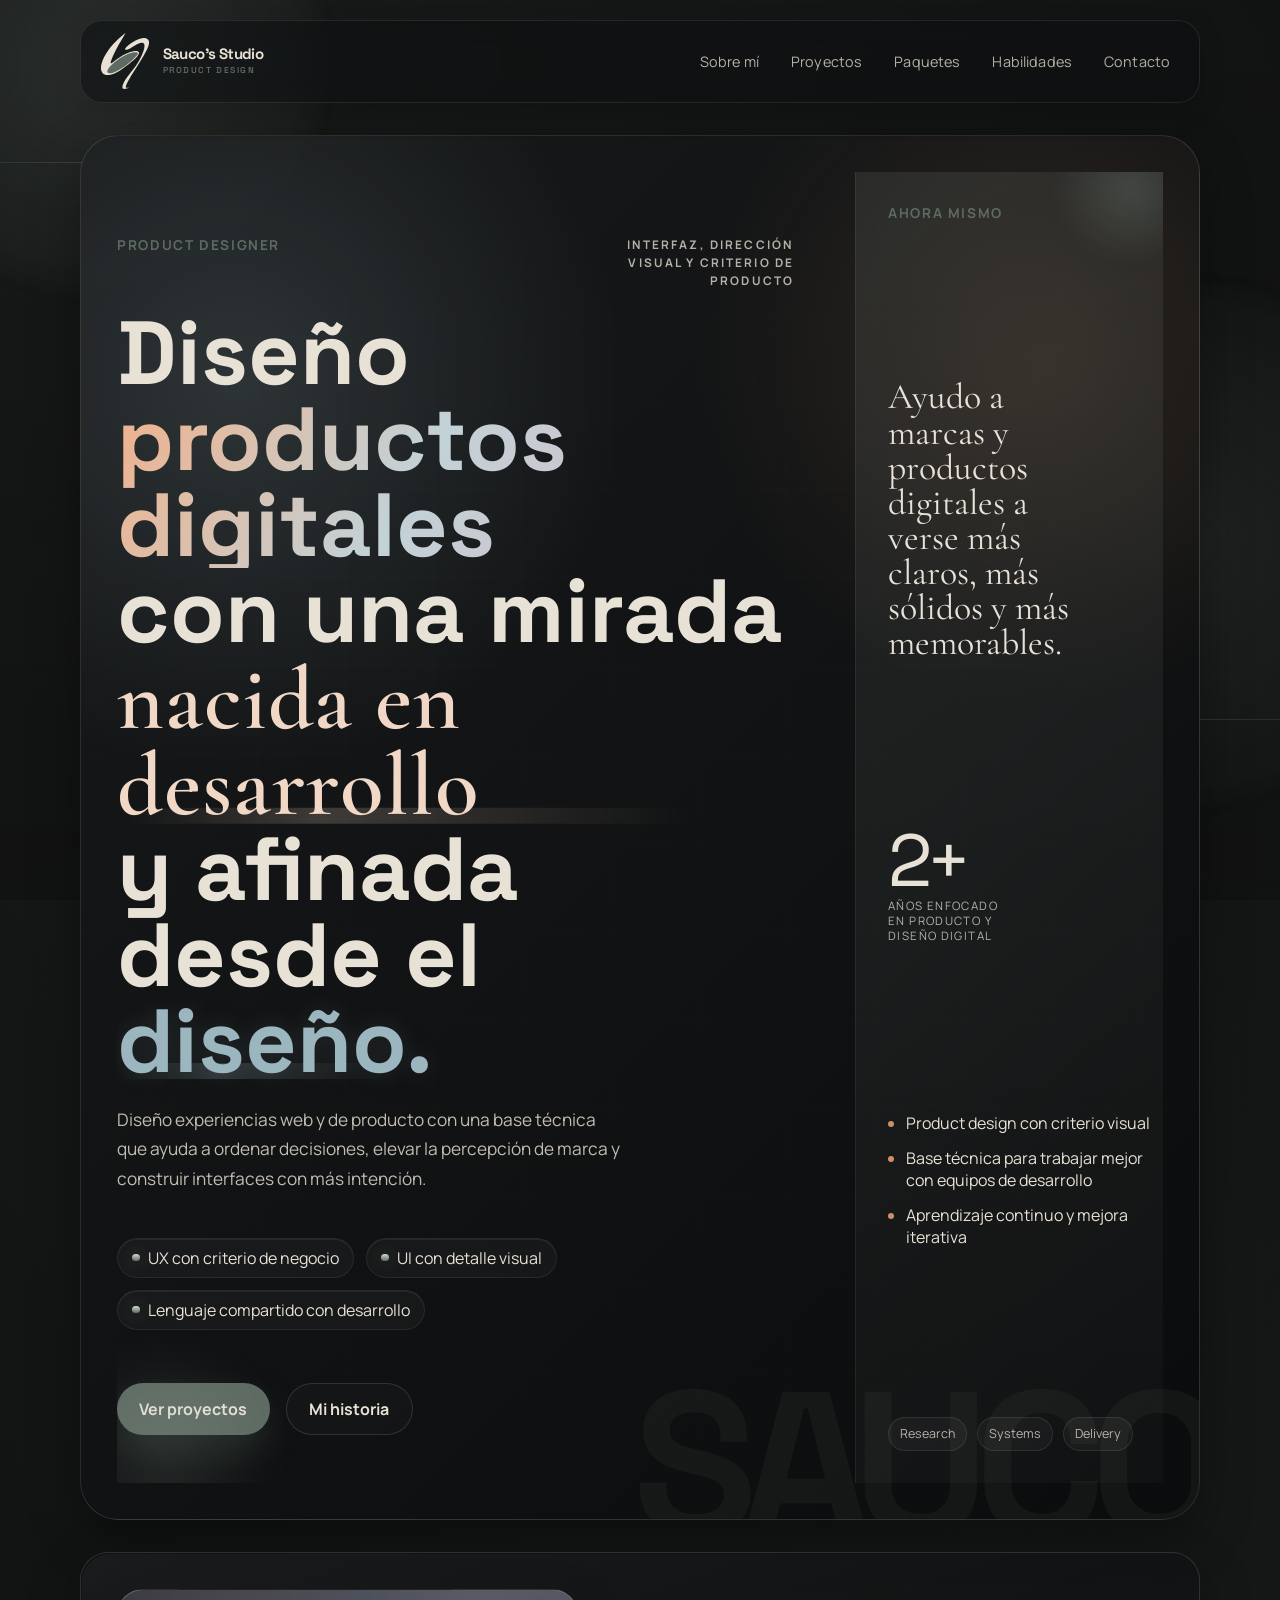
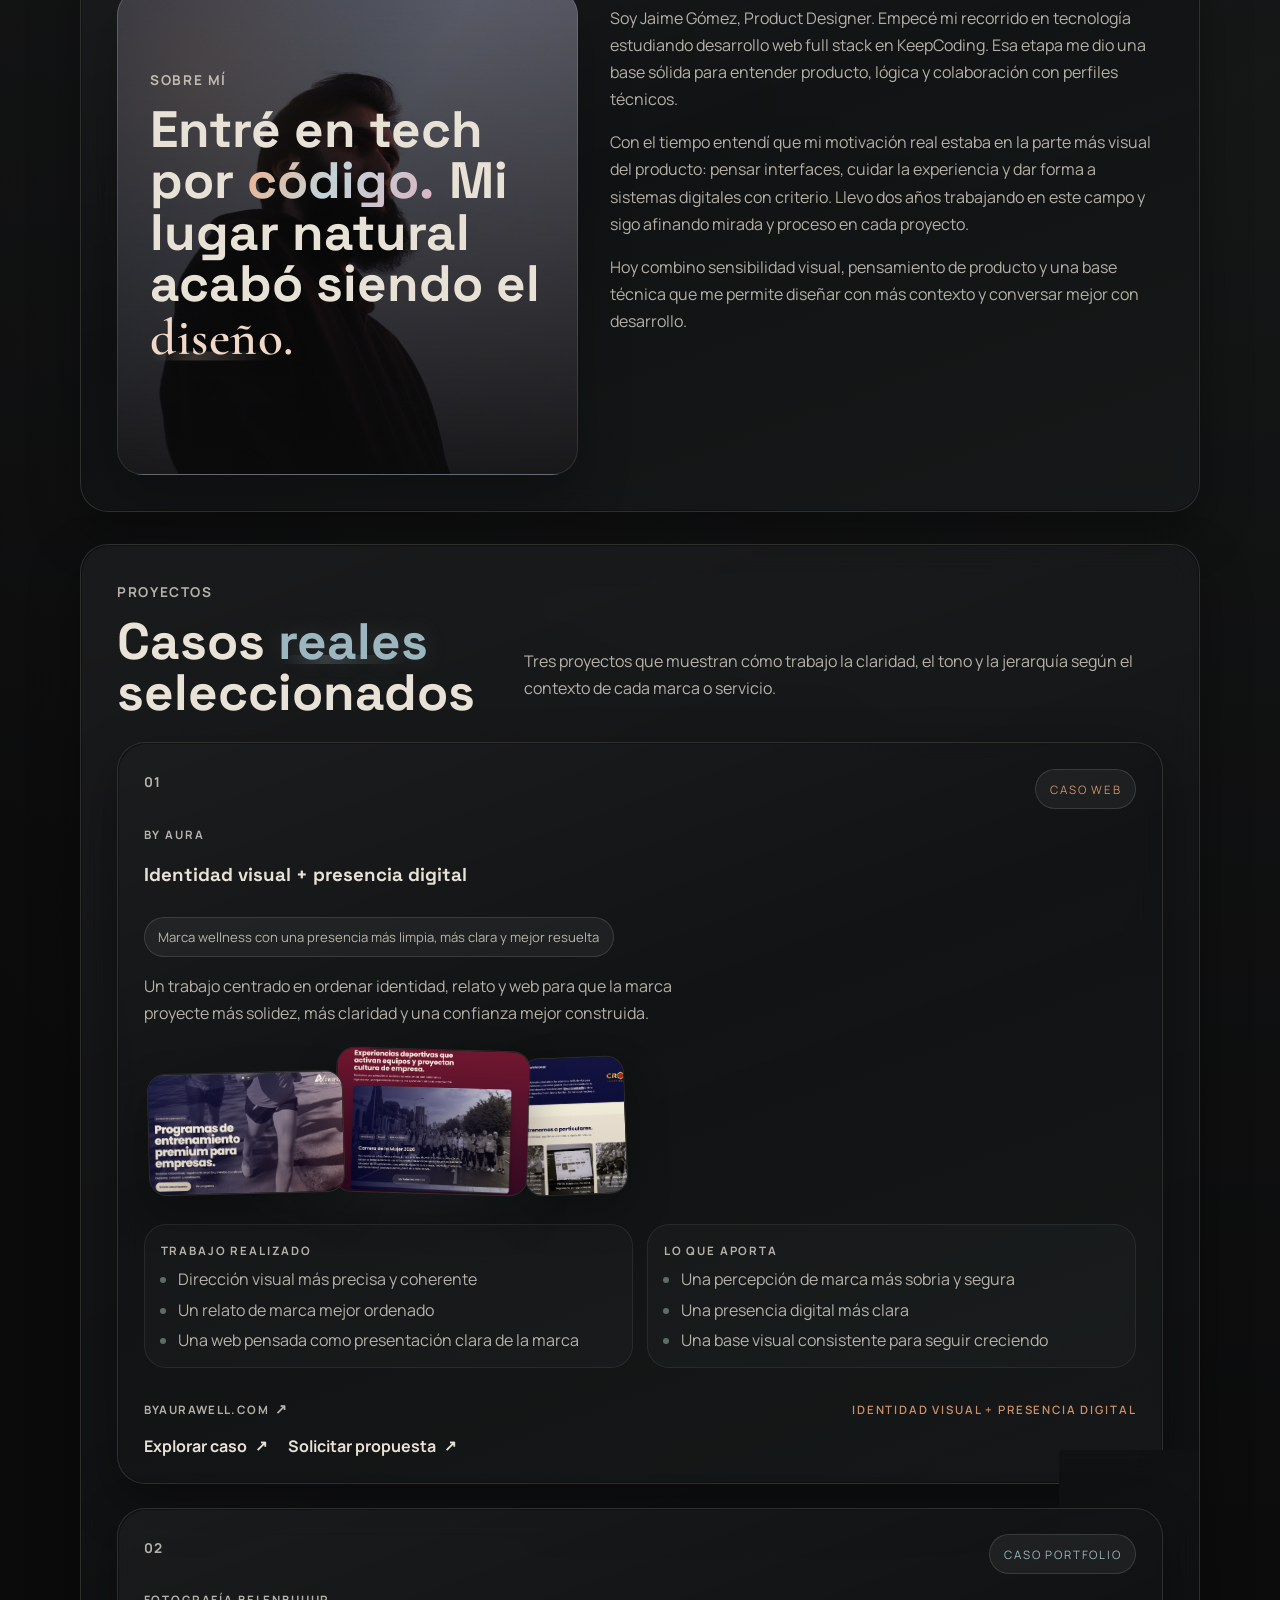
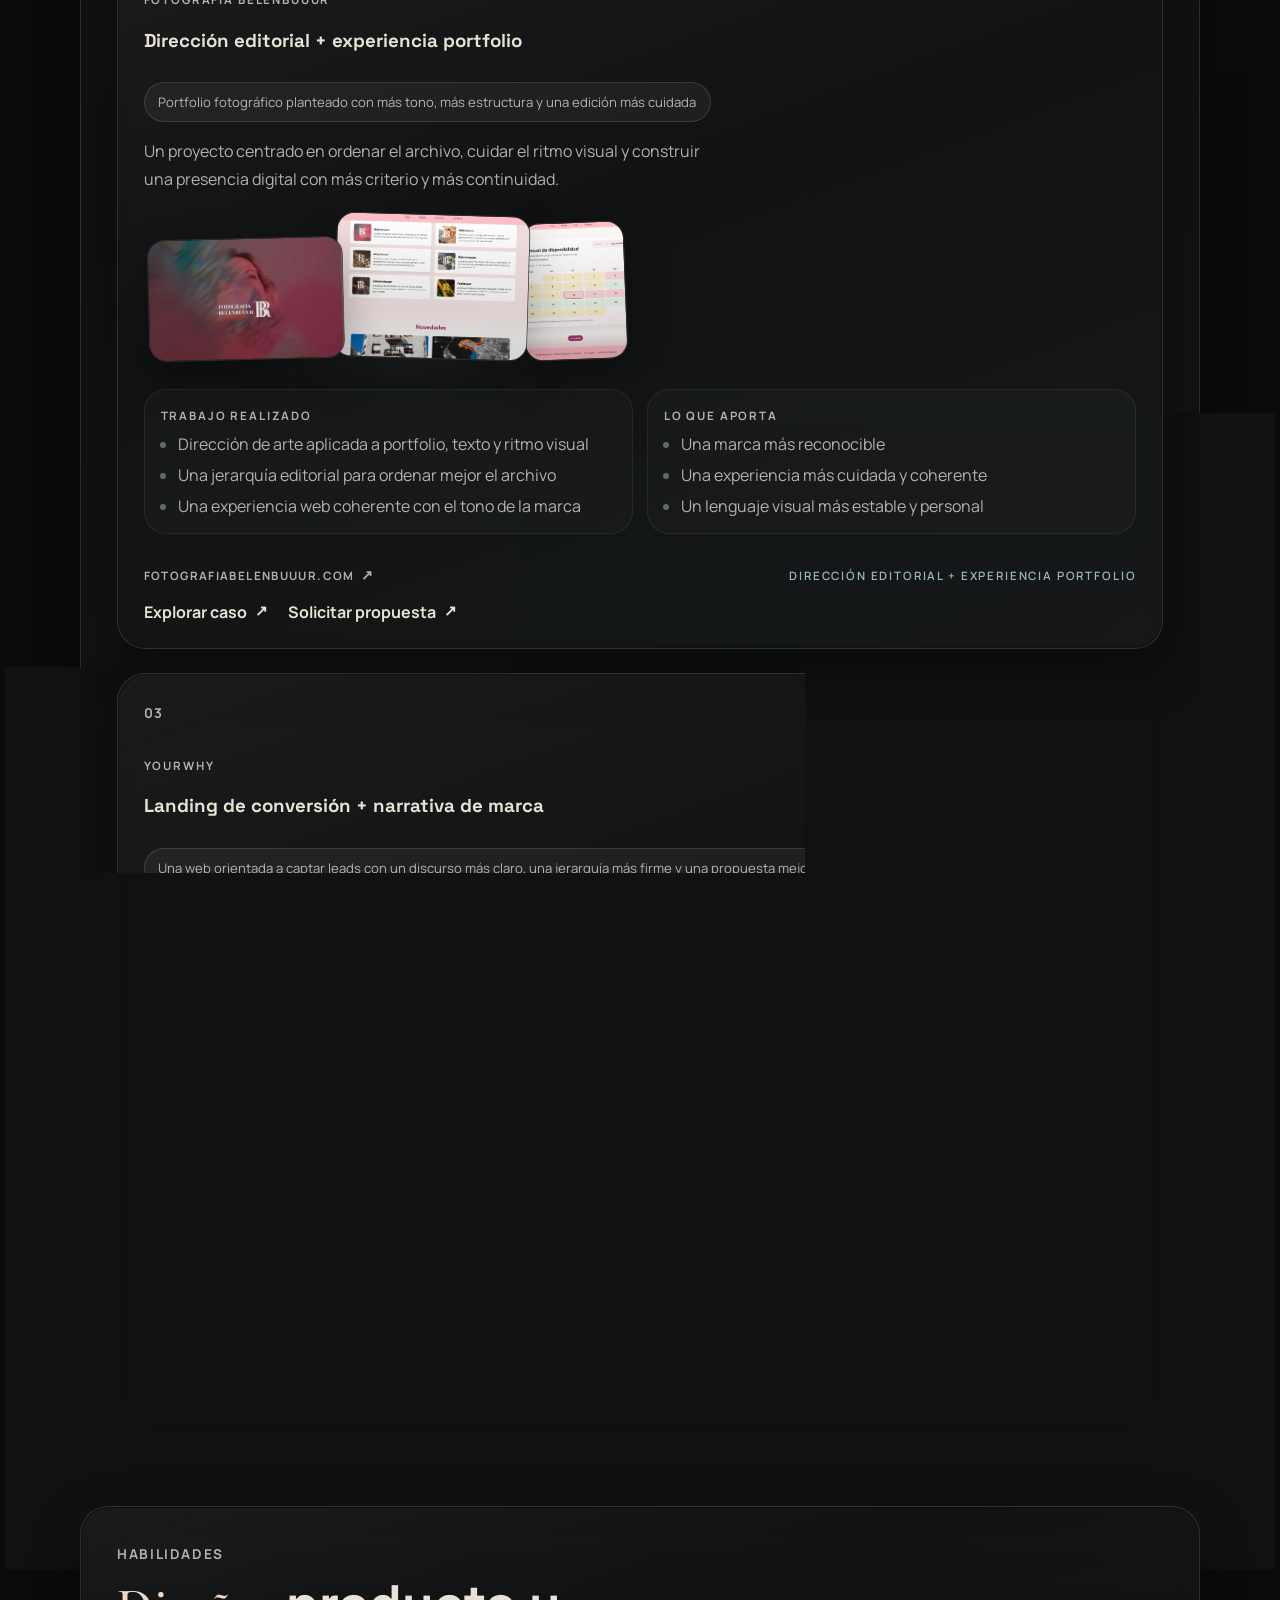
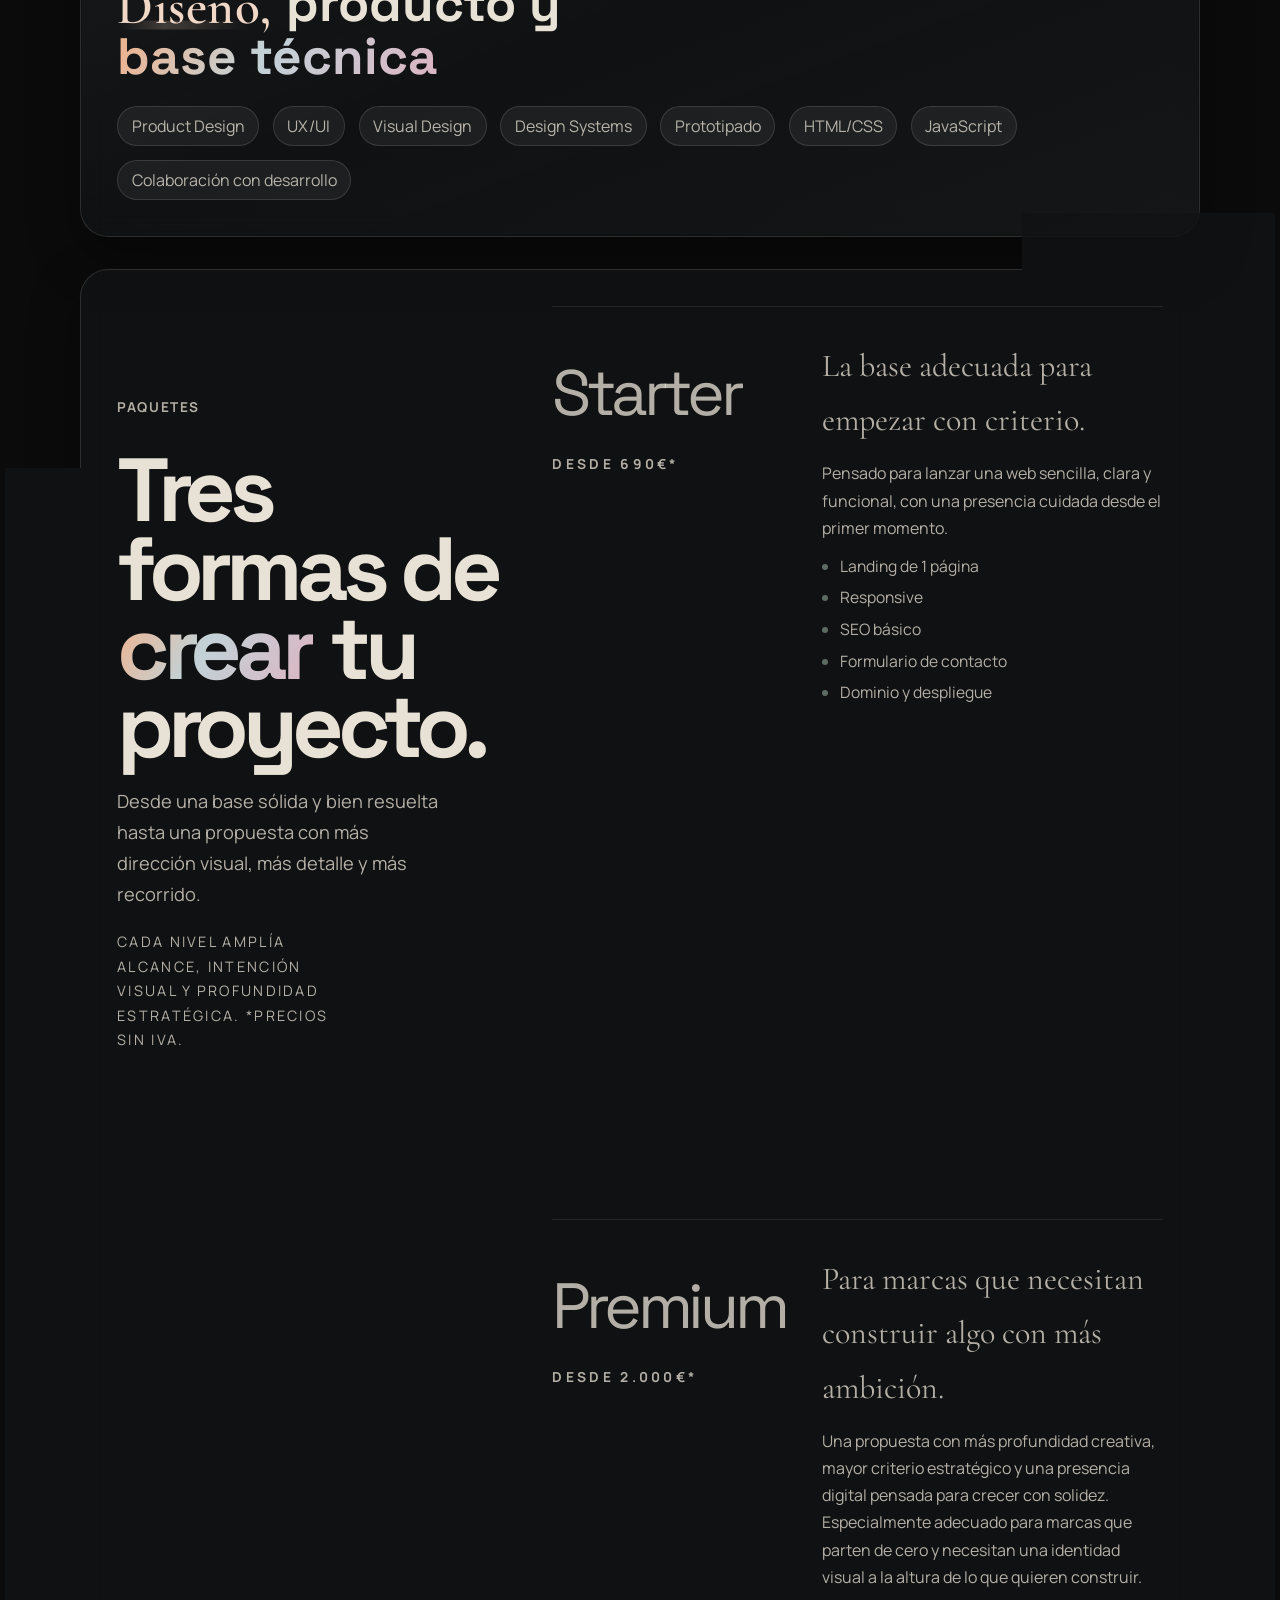
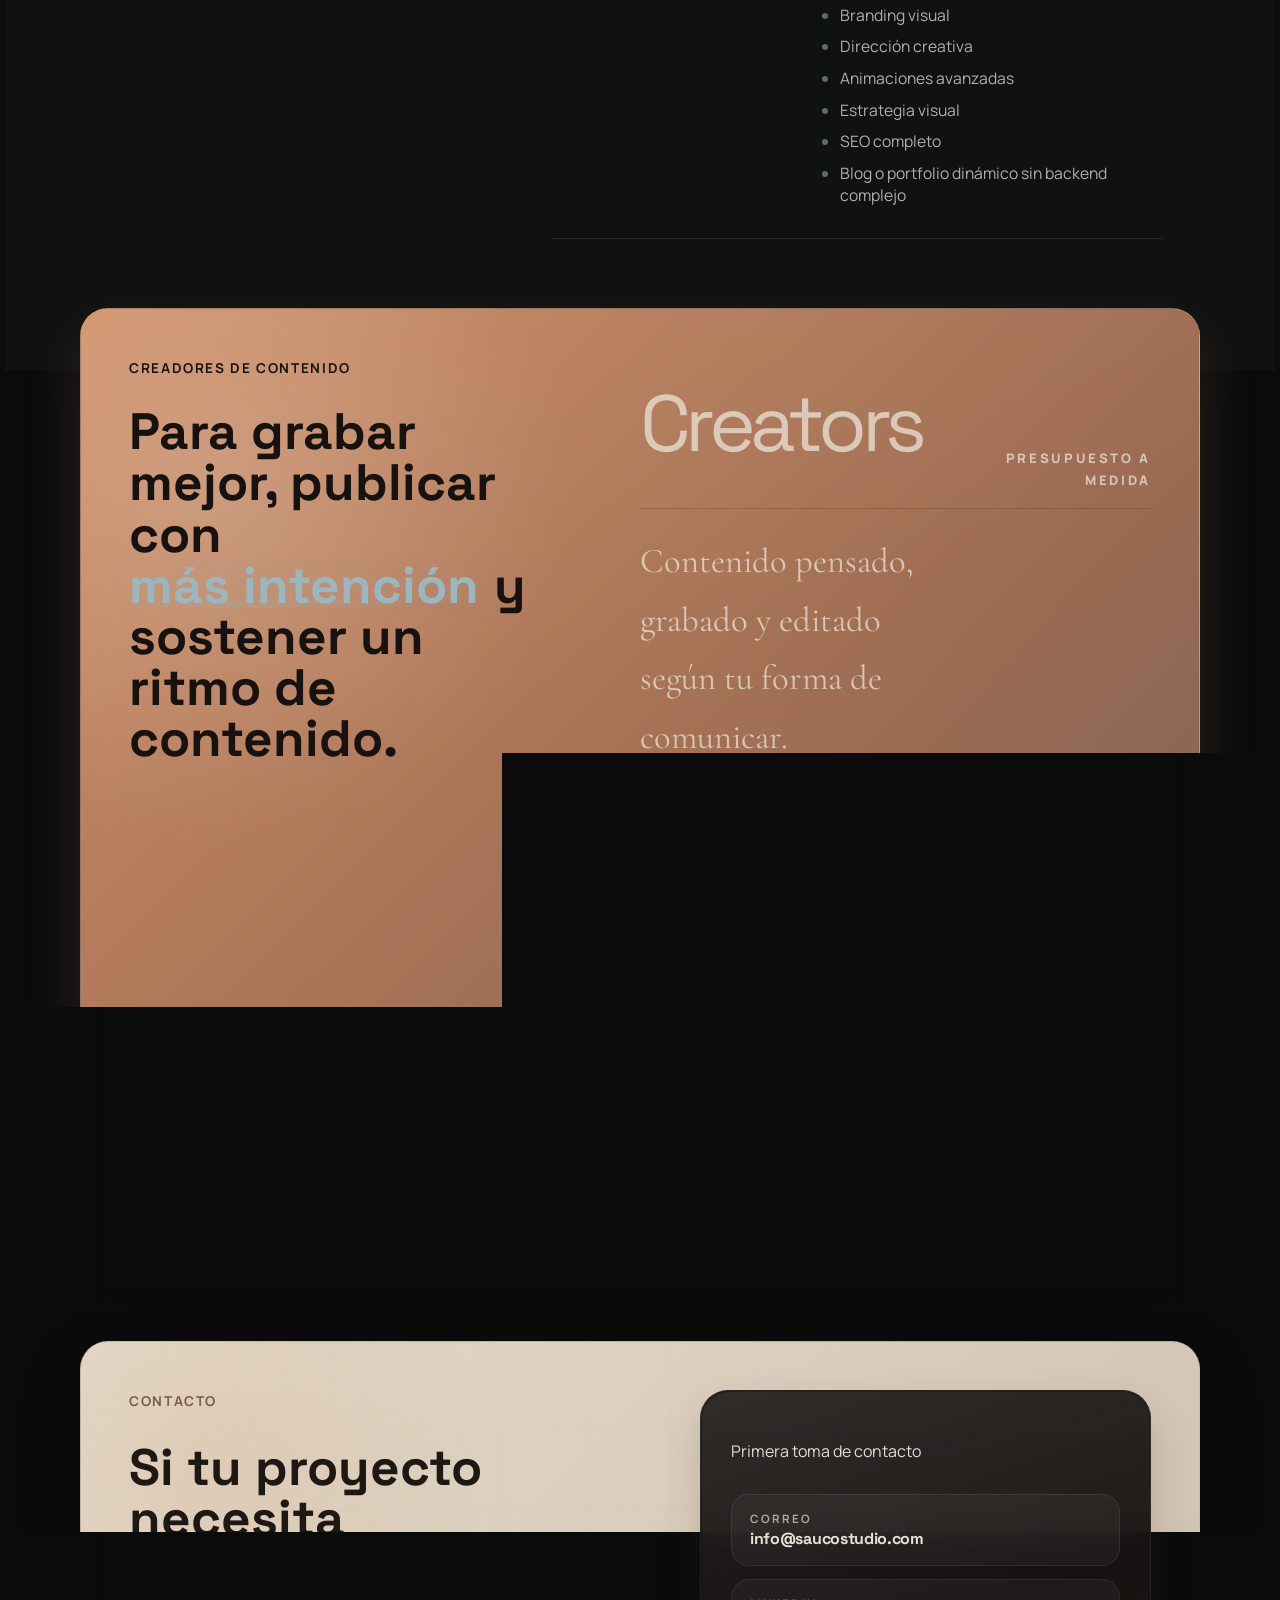
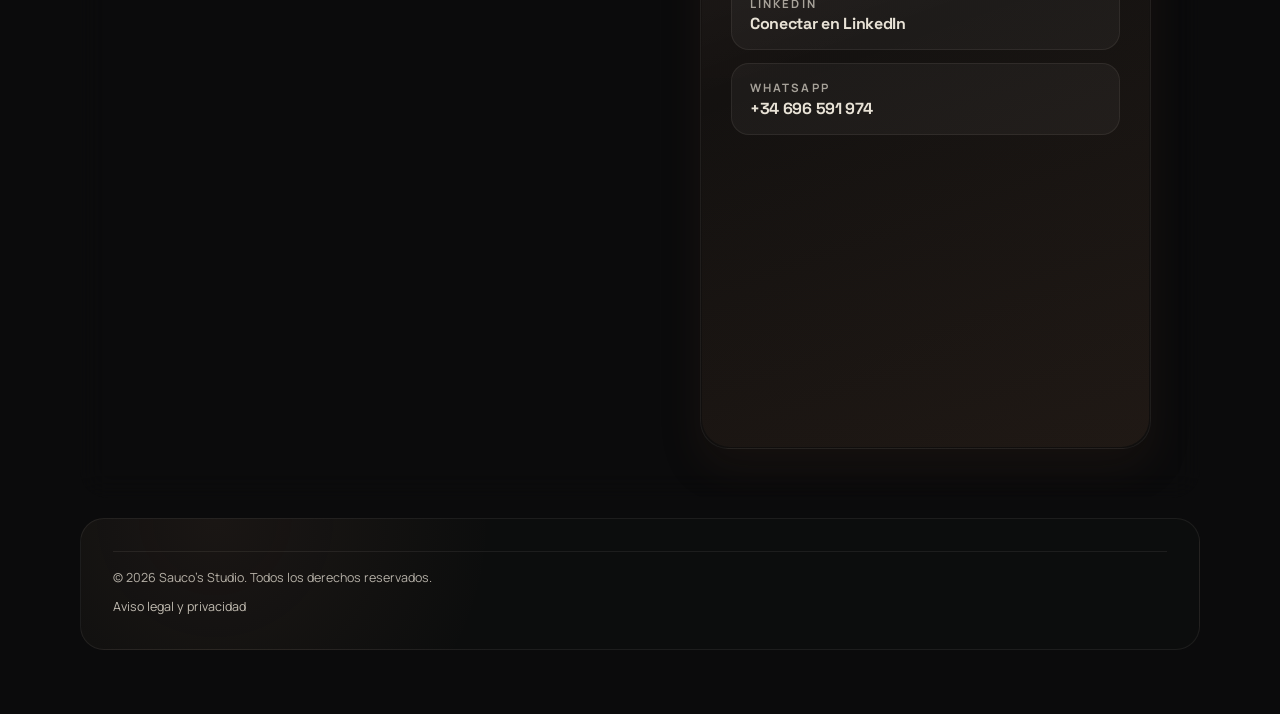
==== commit 32707549: "Arreglo del legal" ====
--- a/index.html
+++ b/index.html
@@ -517,7 +517,7 @@
 		<footer class="site-footer">
 			<div class="footer-legal">
 				<p>© 2026 Sauco's Studio. Todos los derechos reservados.</p>
-				<a href="legal/">Aviso legal y privacidad</a>
+				<a href="legal/index.html">Aviso legal y privacidad</a>
 			</div>
 		</footer>
 	</div>
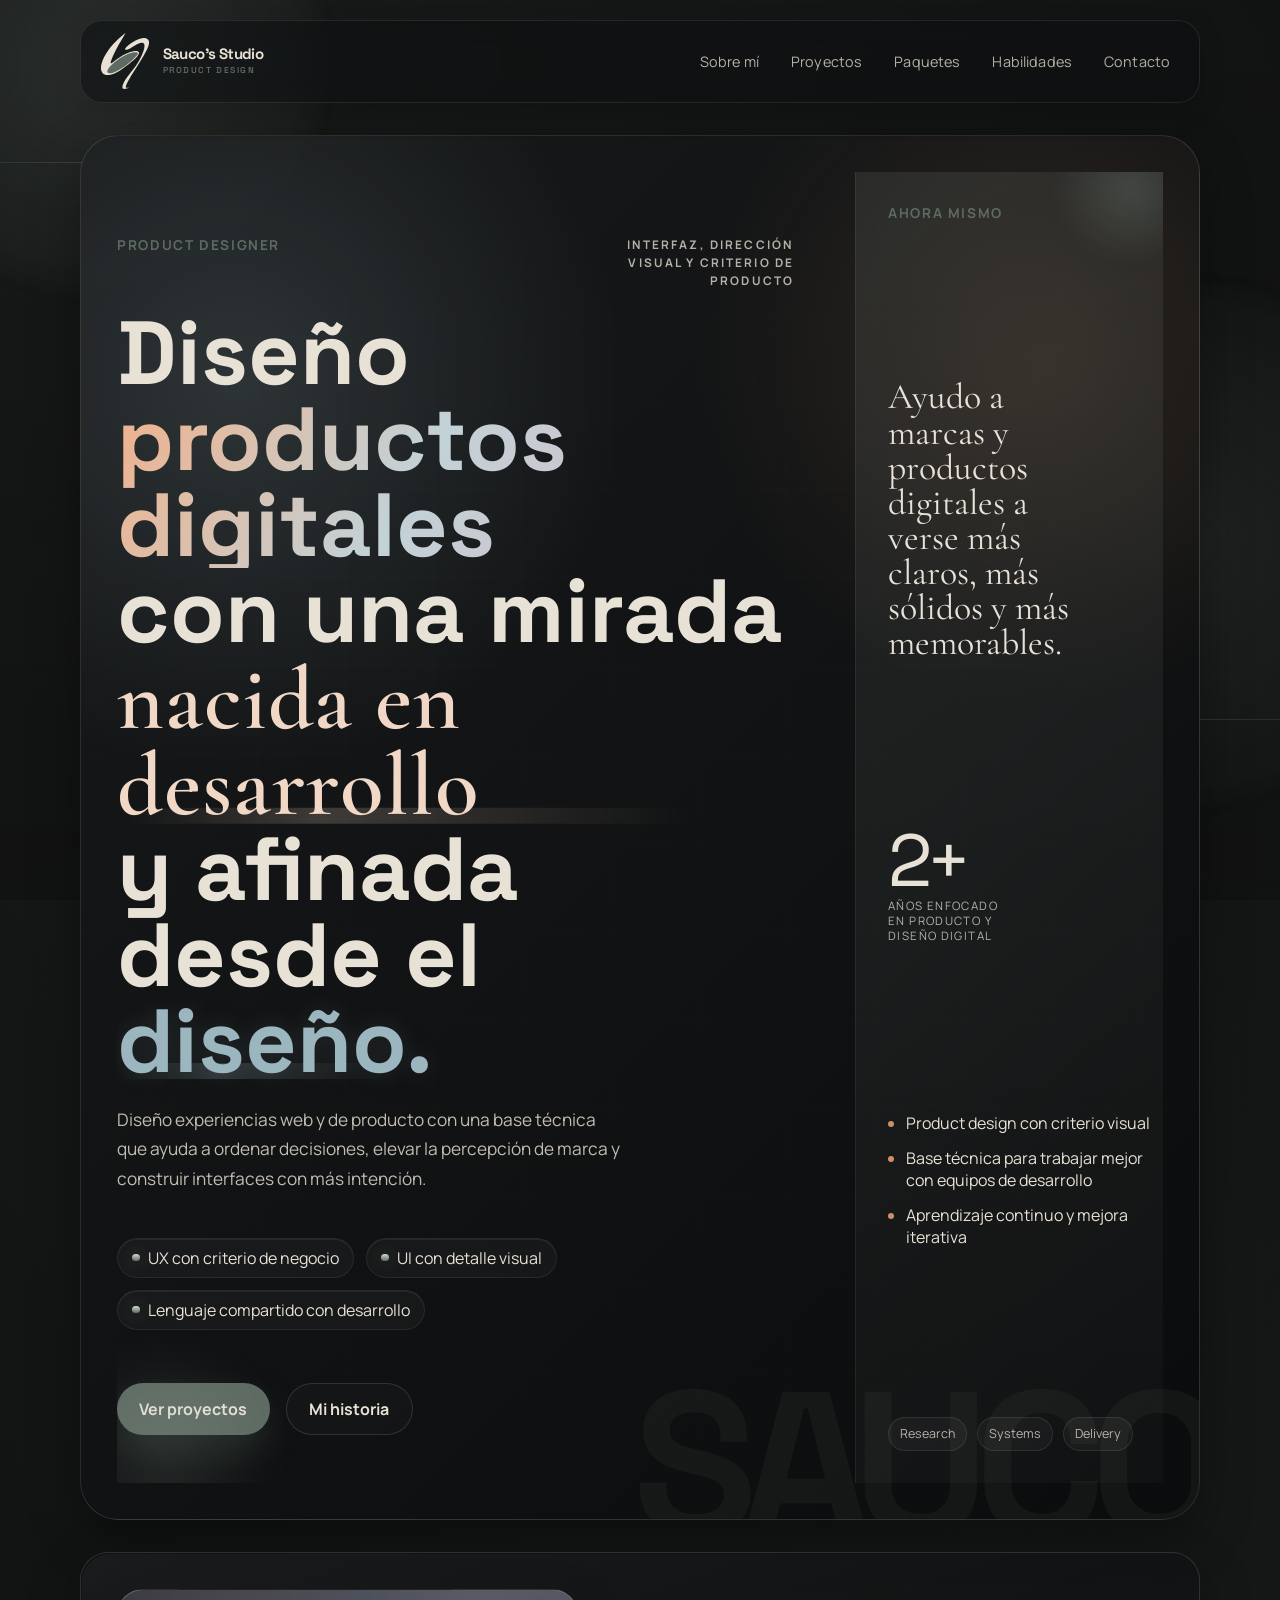
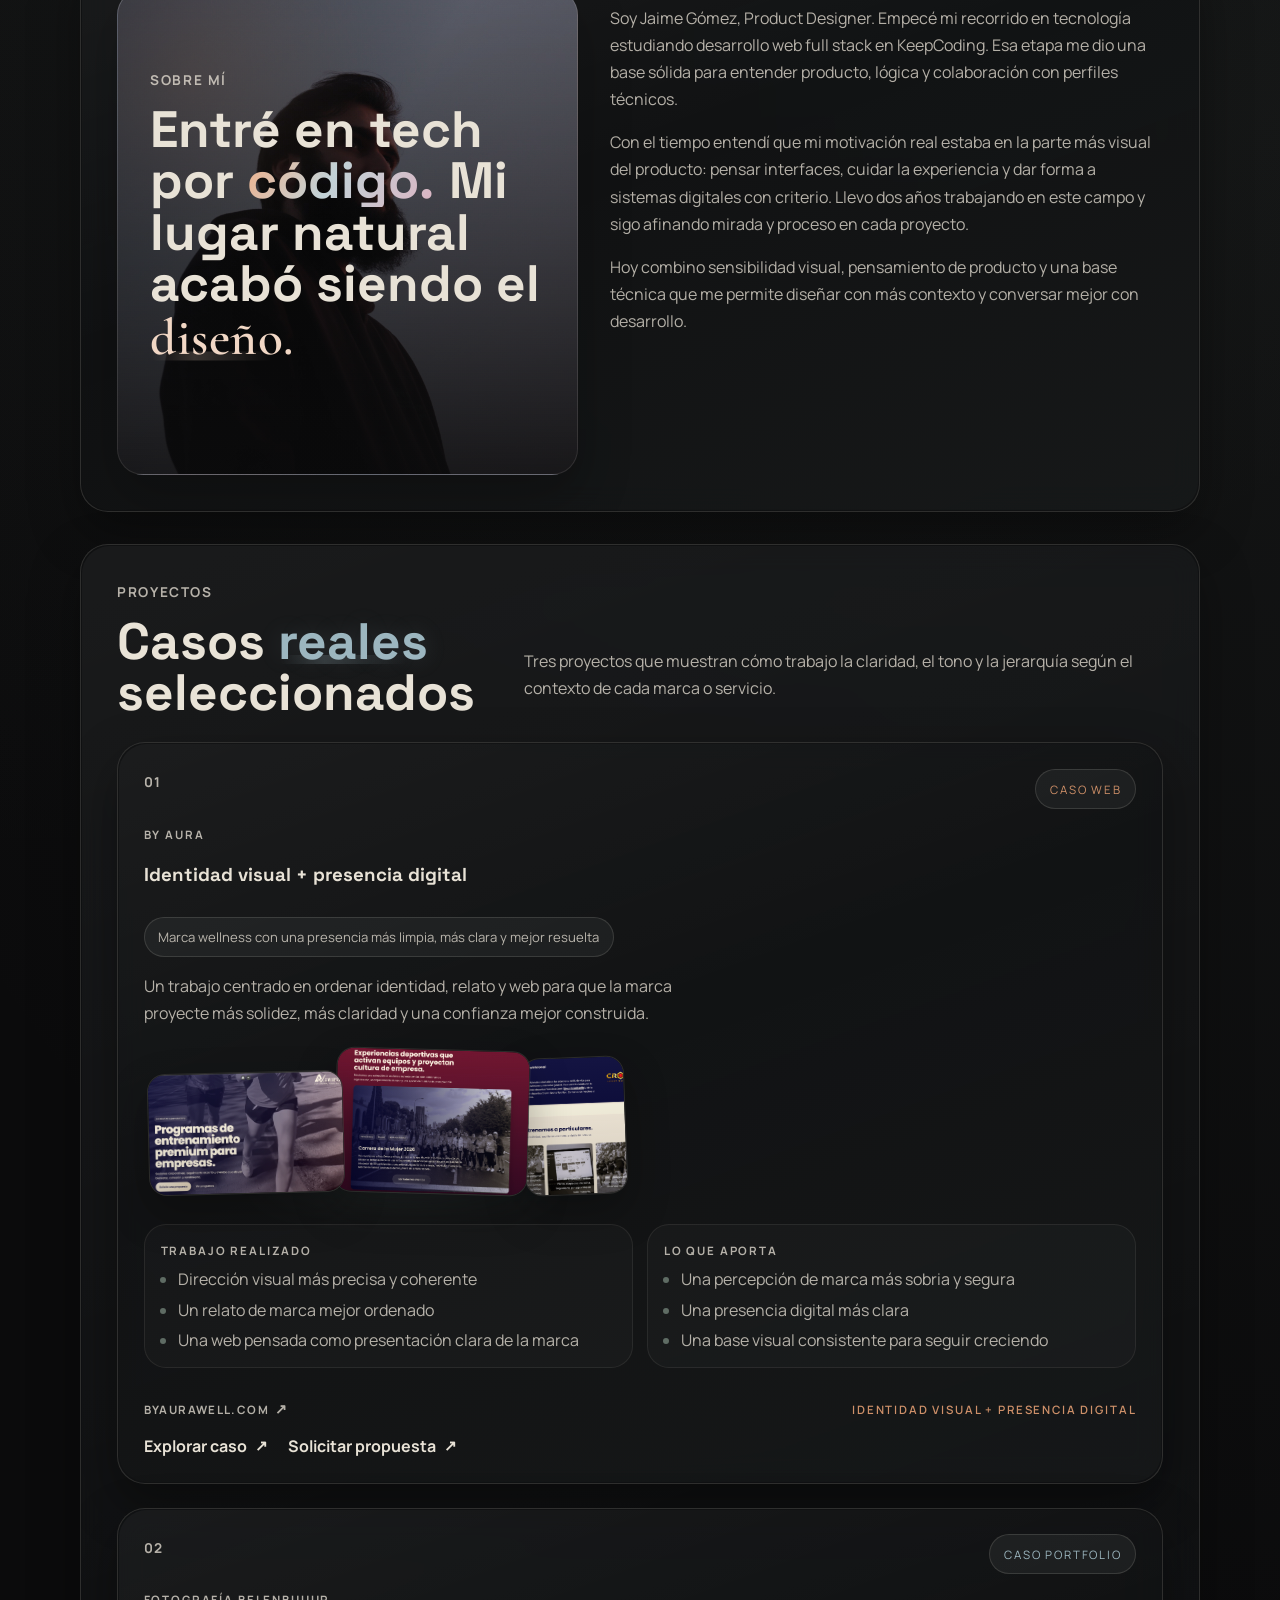
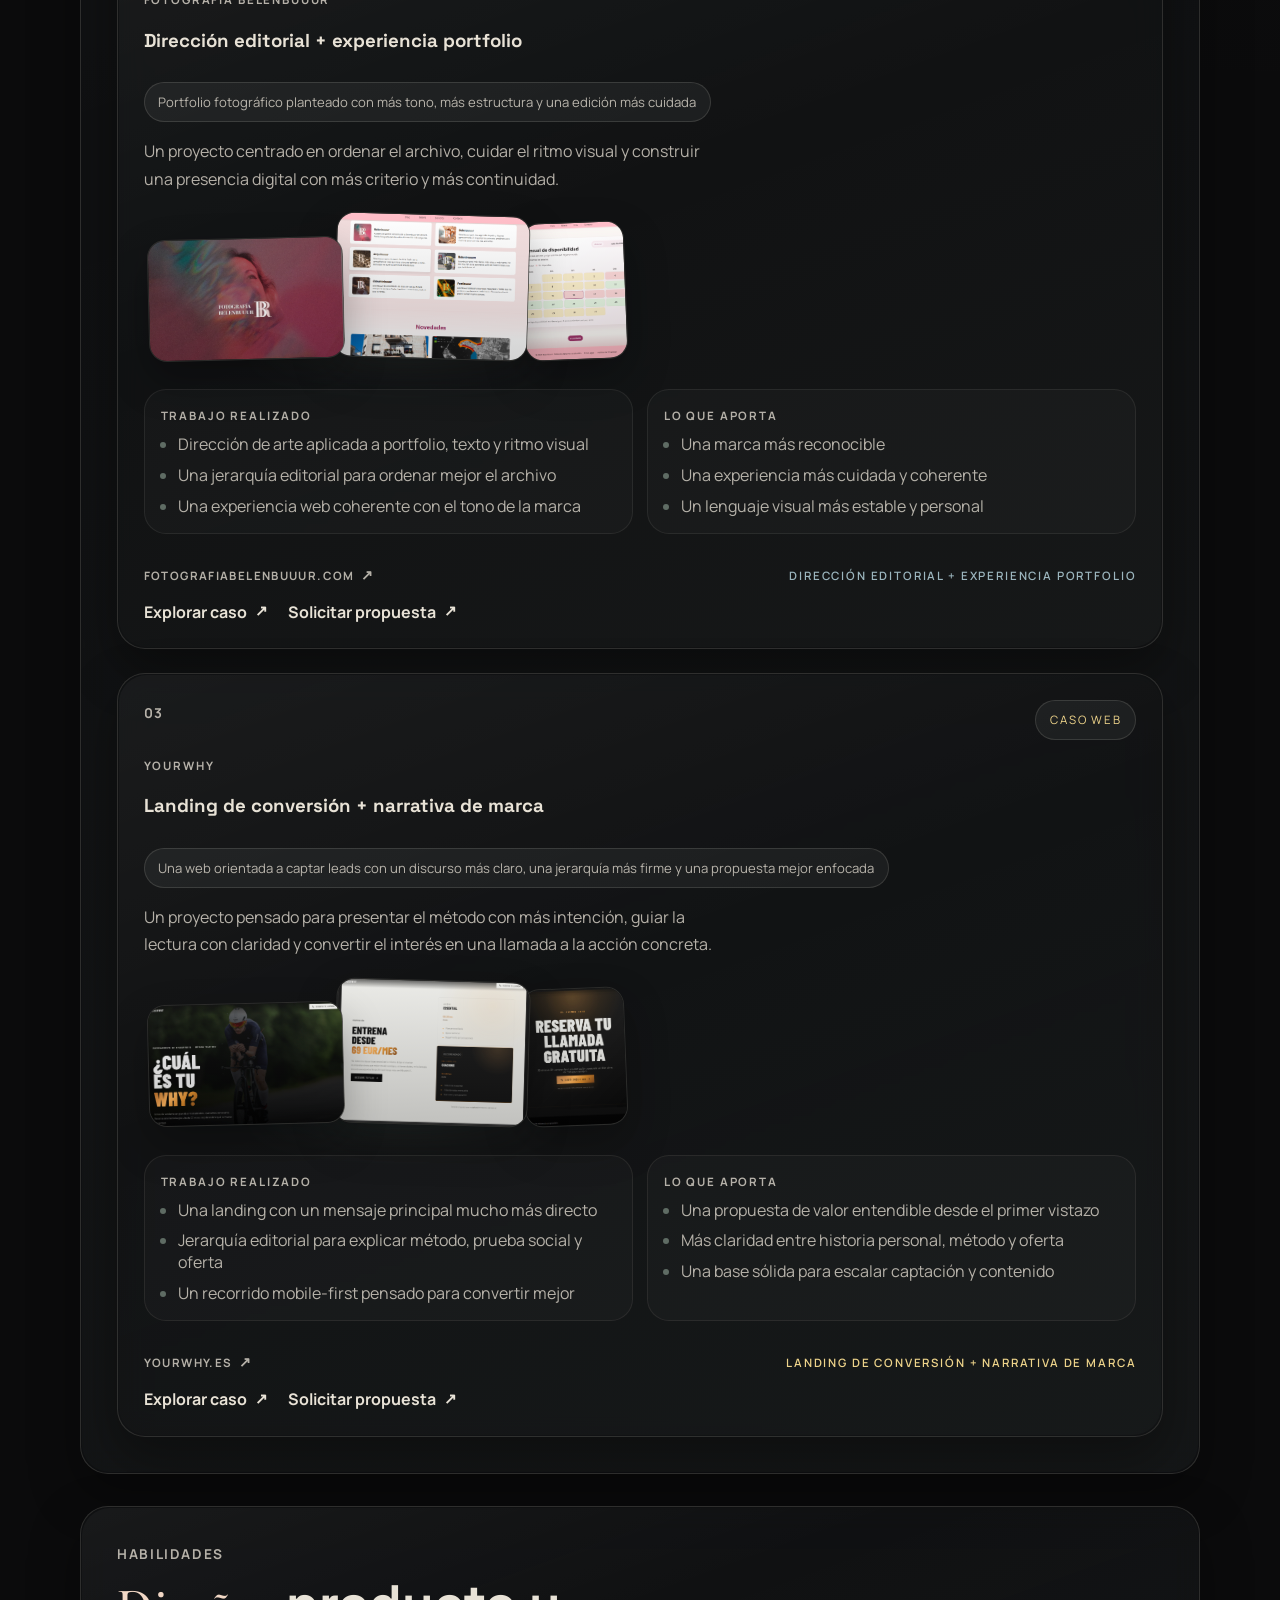
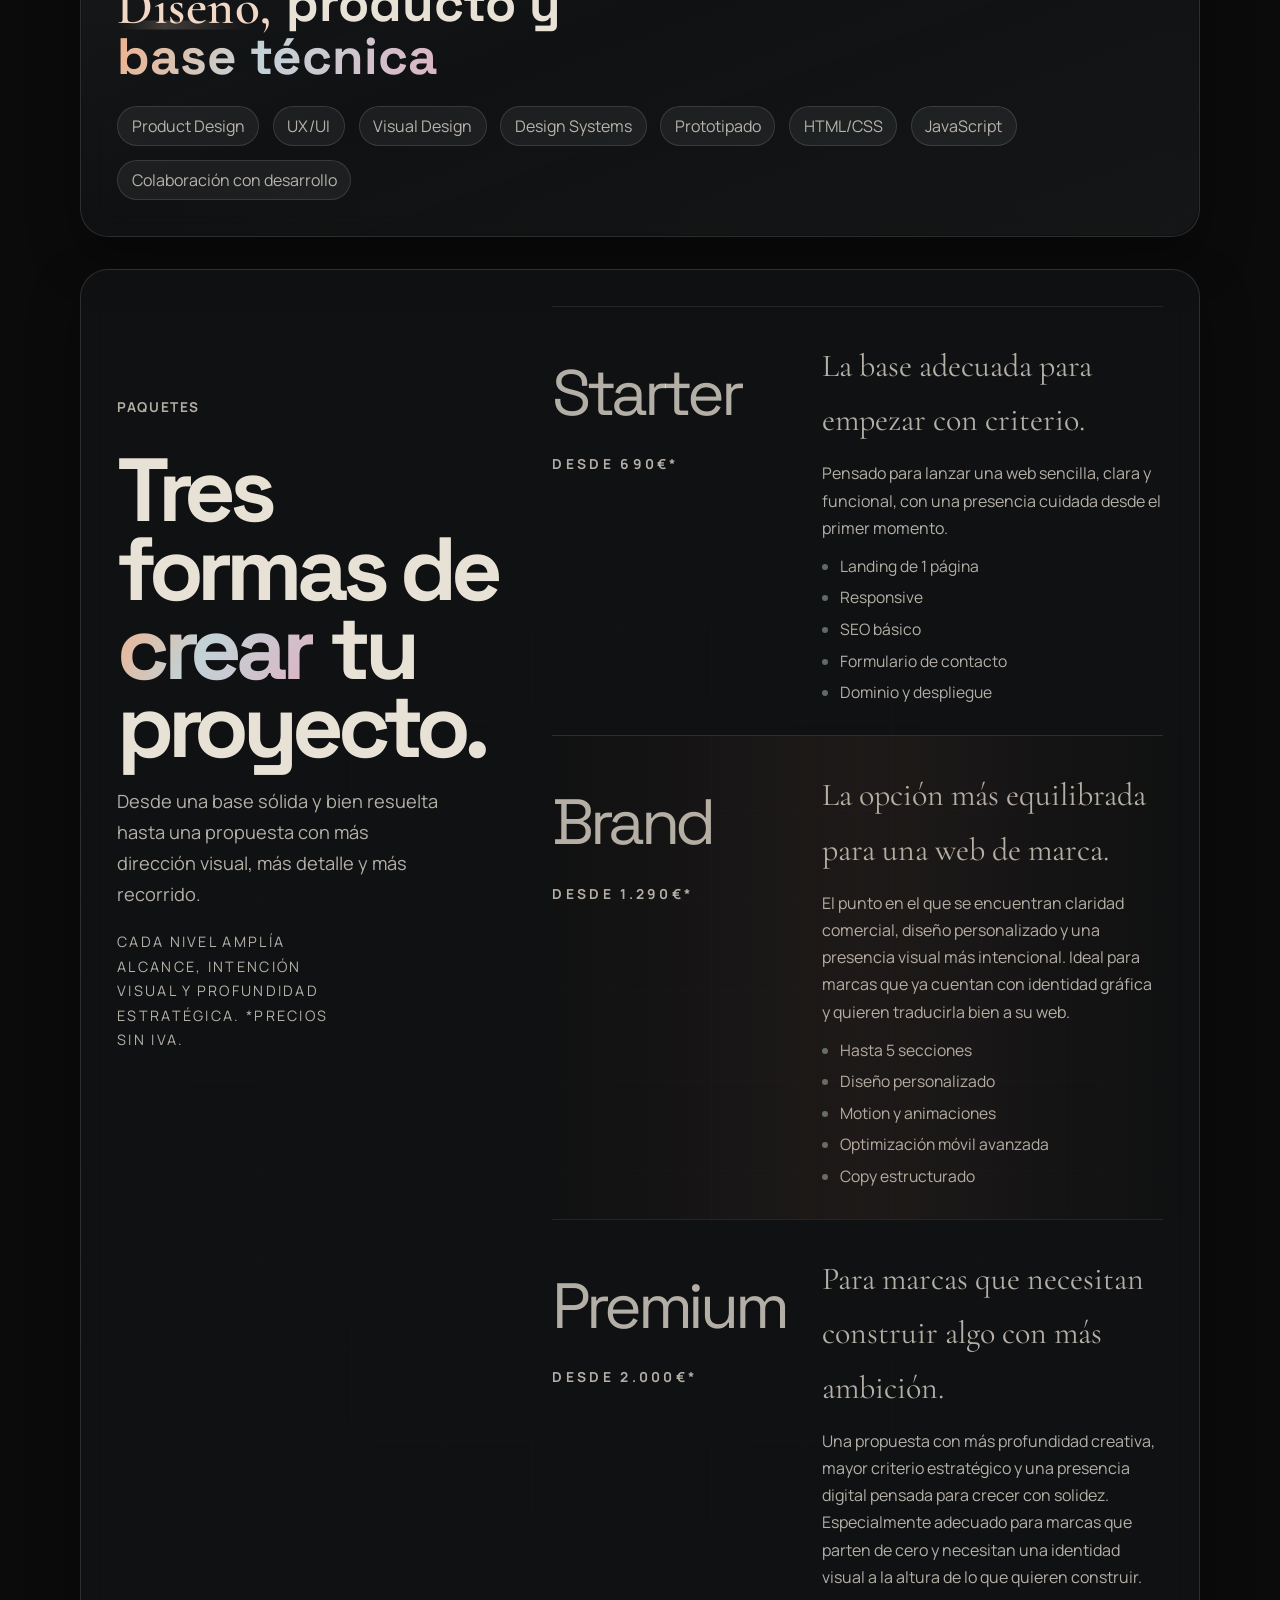
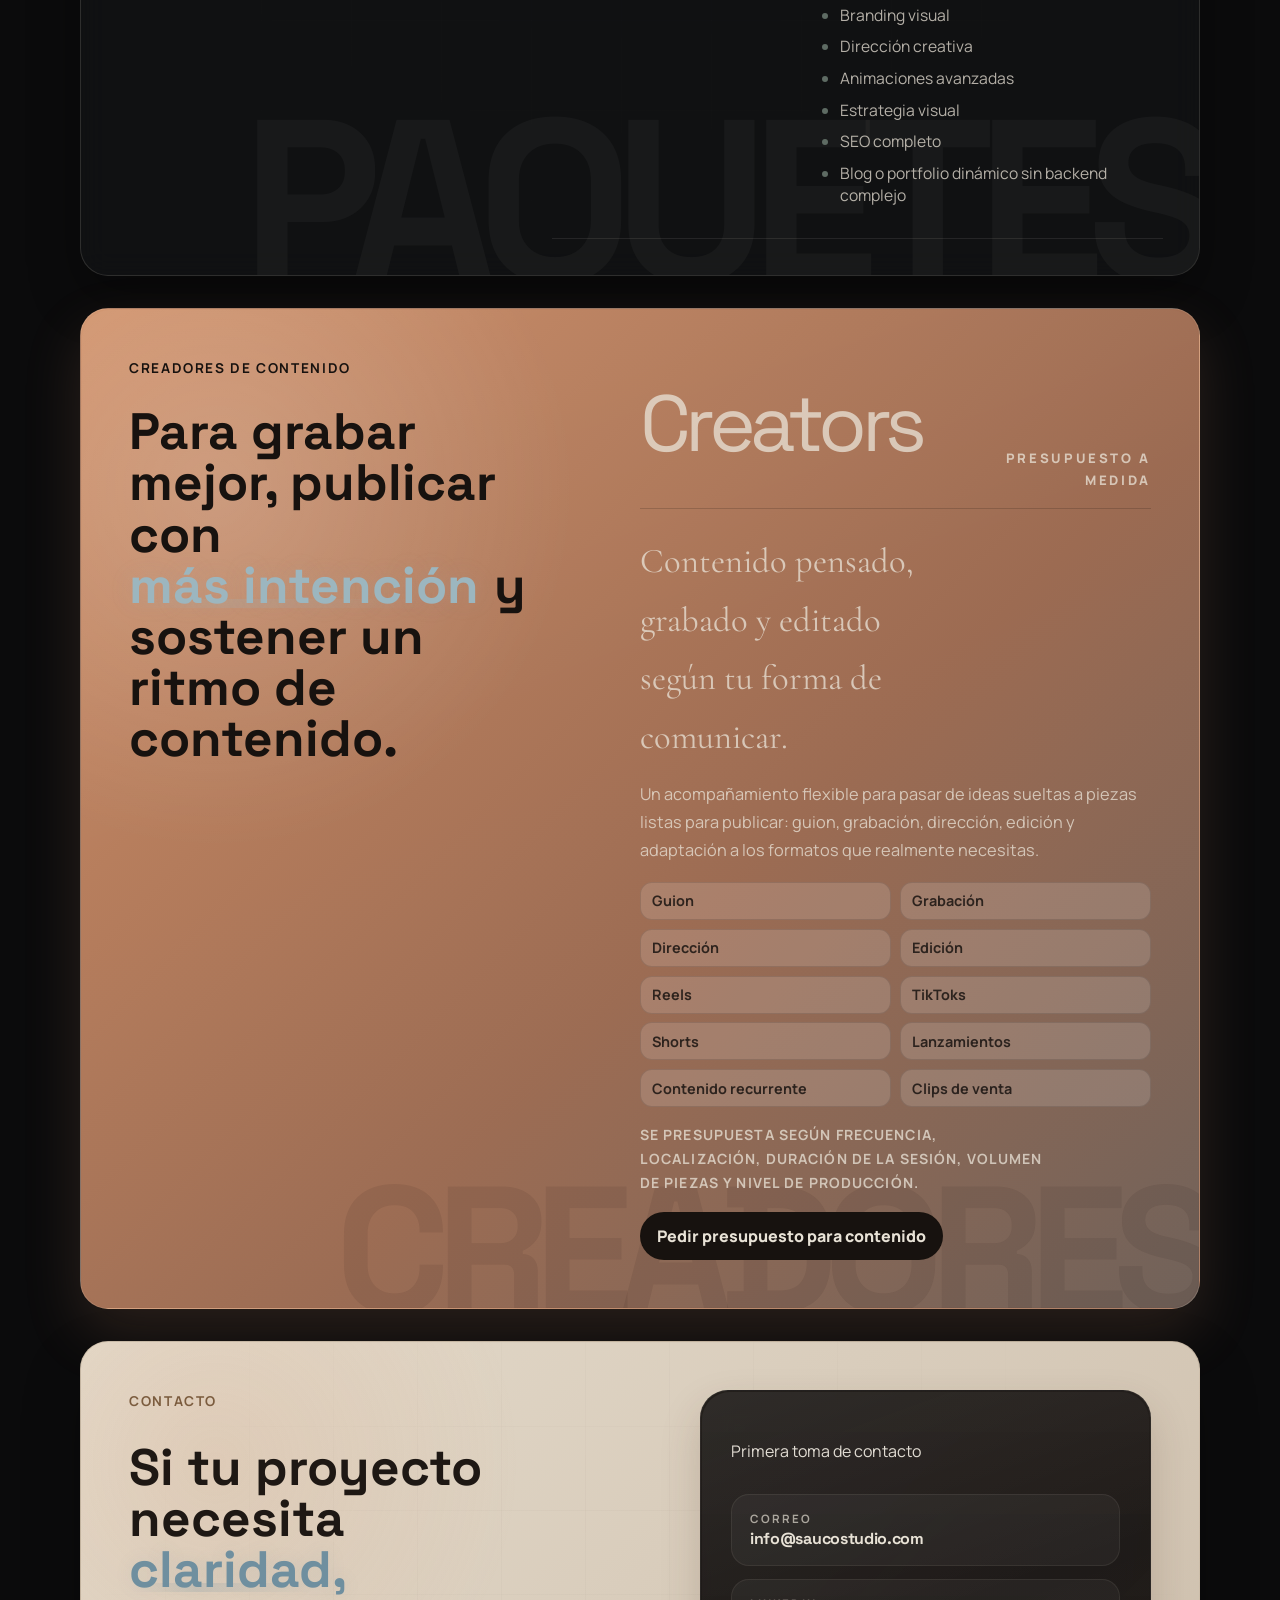
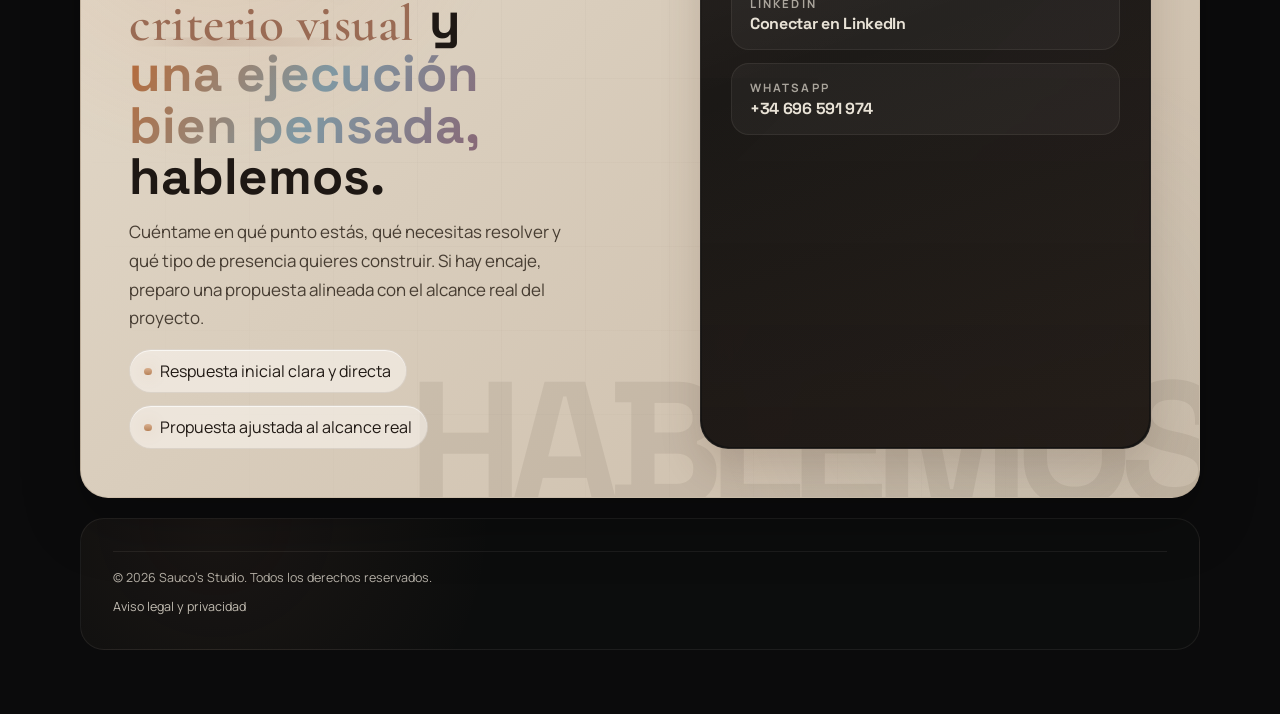
==== commit 5f985491: "nuevos favicon" ====
--- a/index.html
+++ b/index.html
@@ -26,9 +26,9 @@
 	<title>Sauco's Studio | Product Design, Web y Contenido Digital</title>
 
 	<!-- Favicons -->
-	<link rel="icon" type="image/svg+xml" href="media/logos/favicon.svg">
-	<link rel="icon" type="image/png" sizes="32x32" href="media/logos/favicon-32x32.png">
-	<link rel="icon" type="image/png" sizes="16x16" href="media/logos/favicon-16x16.png">
+	<link rel="icon" type="image/png" sizes="96x96" href="media/logos/favicon-96x96.png">
+	<link rel="icon" type="image/png" sizes="48x48" href="media/logos/favicon-48x48.png">
+	<link rel="icon" type="image/png" sizes="192x192" href="media/logos/favicon-192x192.png">
 	<link rel="apple-touch-icon" sizes="180x180" href="media/logos/apple-touch-icon.png">
 	<link rel="manifest" href="media/logos/site.webmanifest">
 
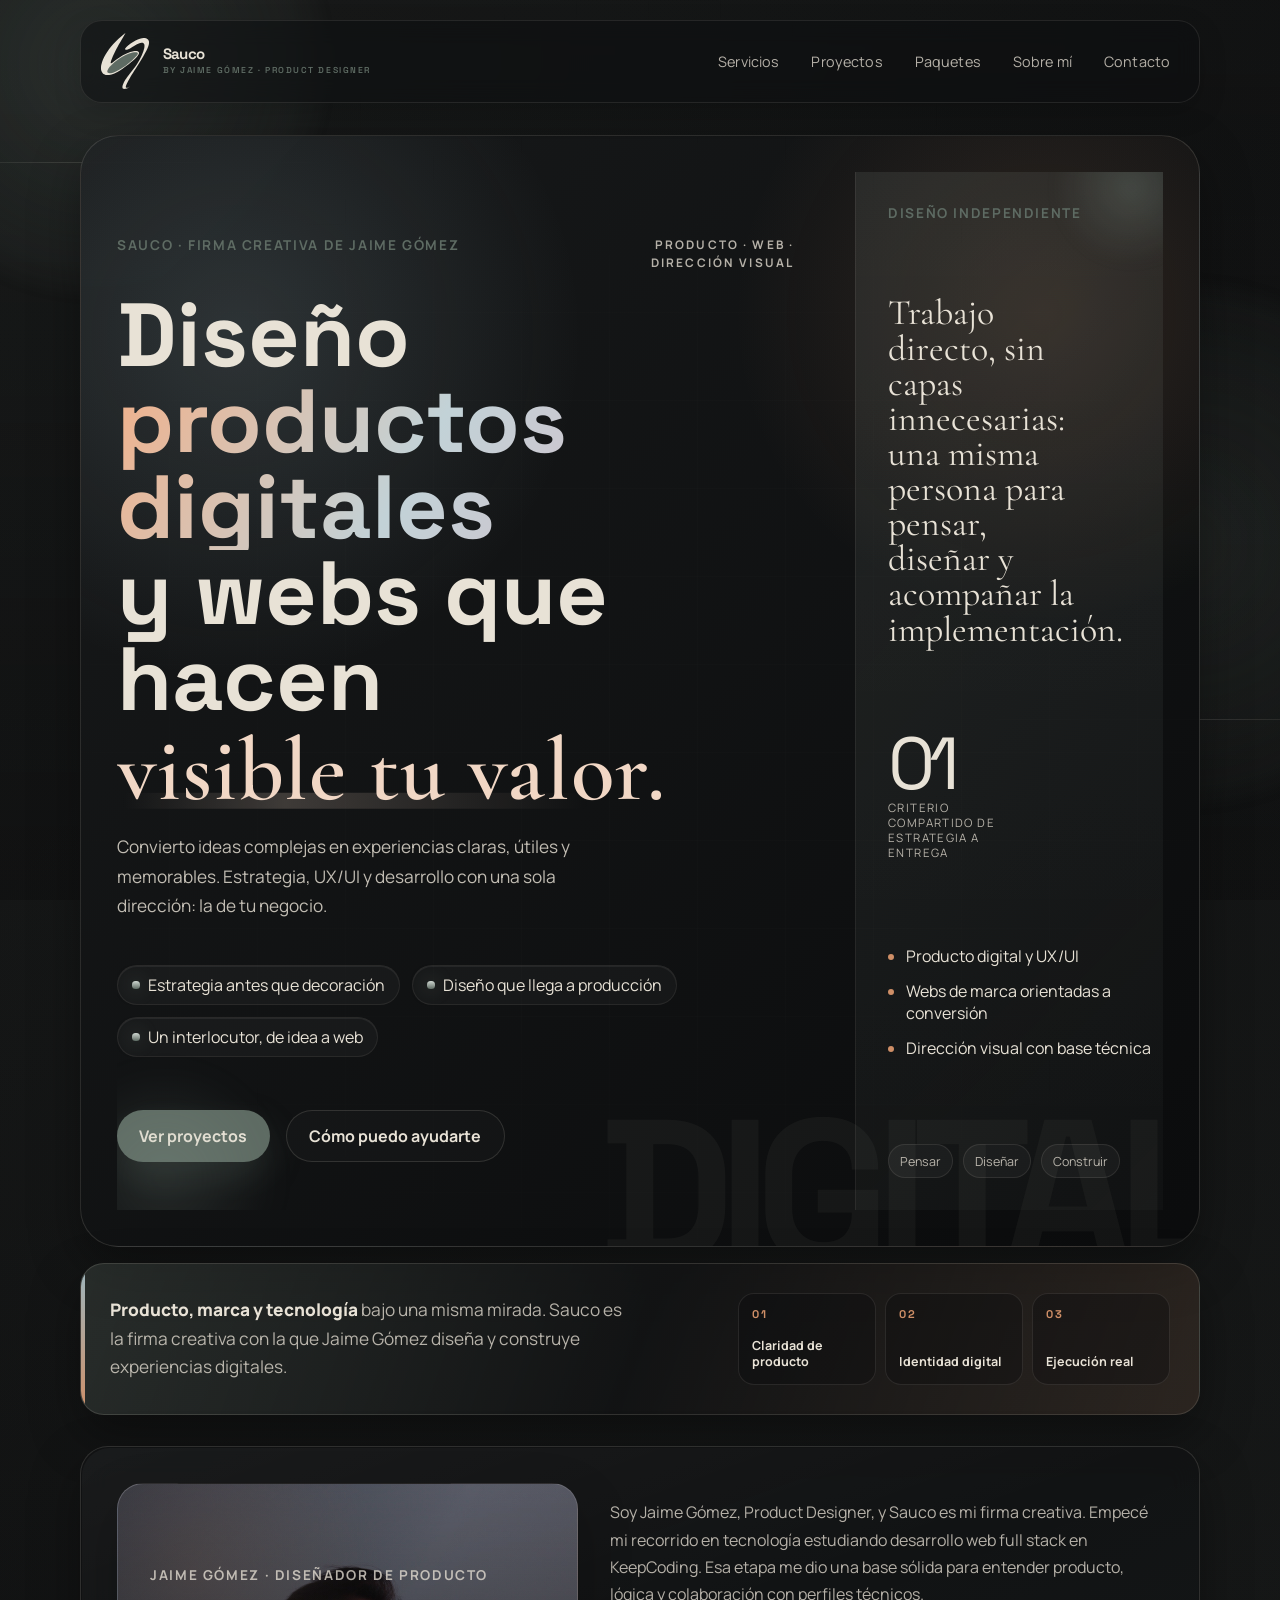
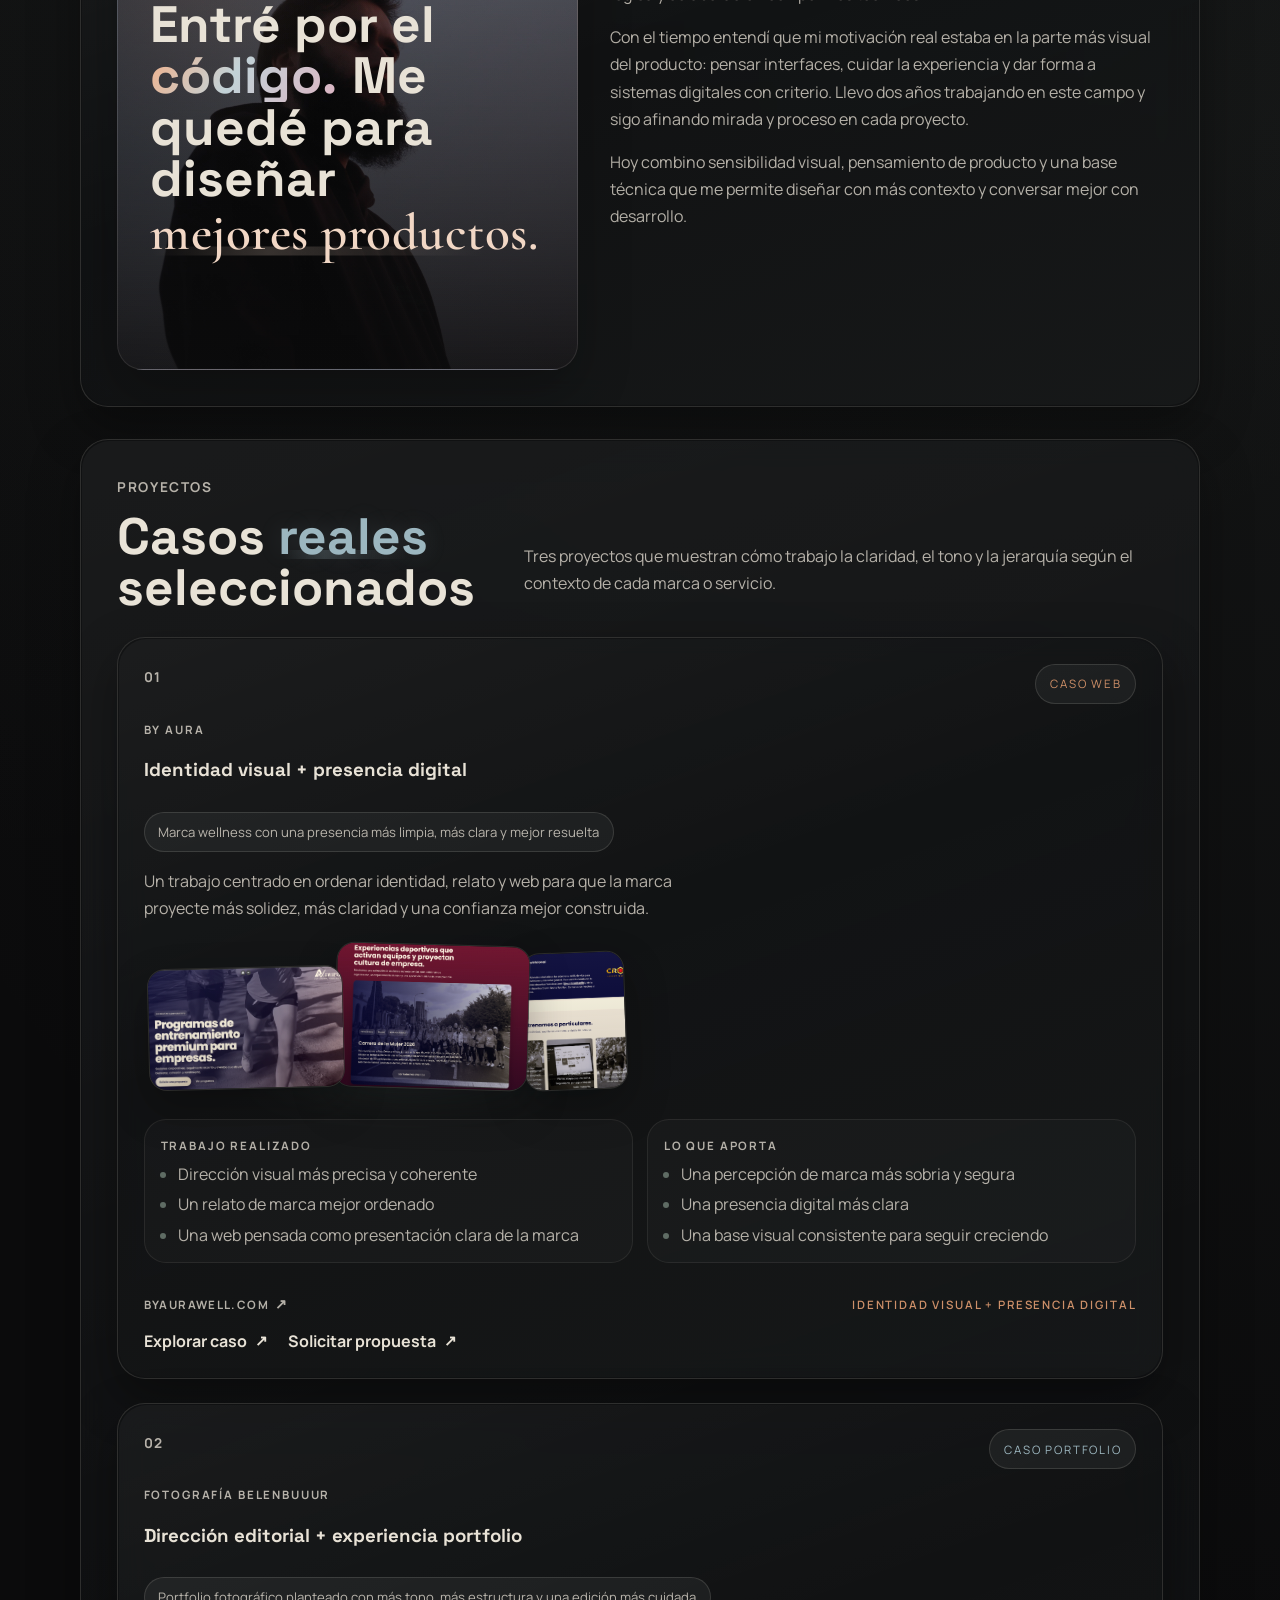
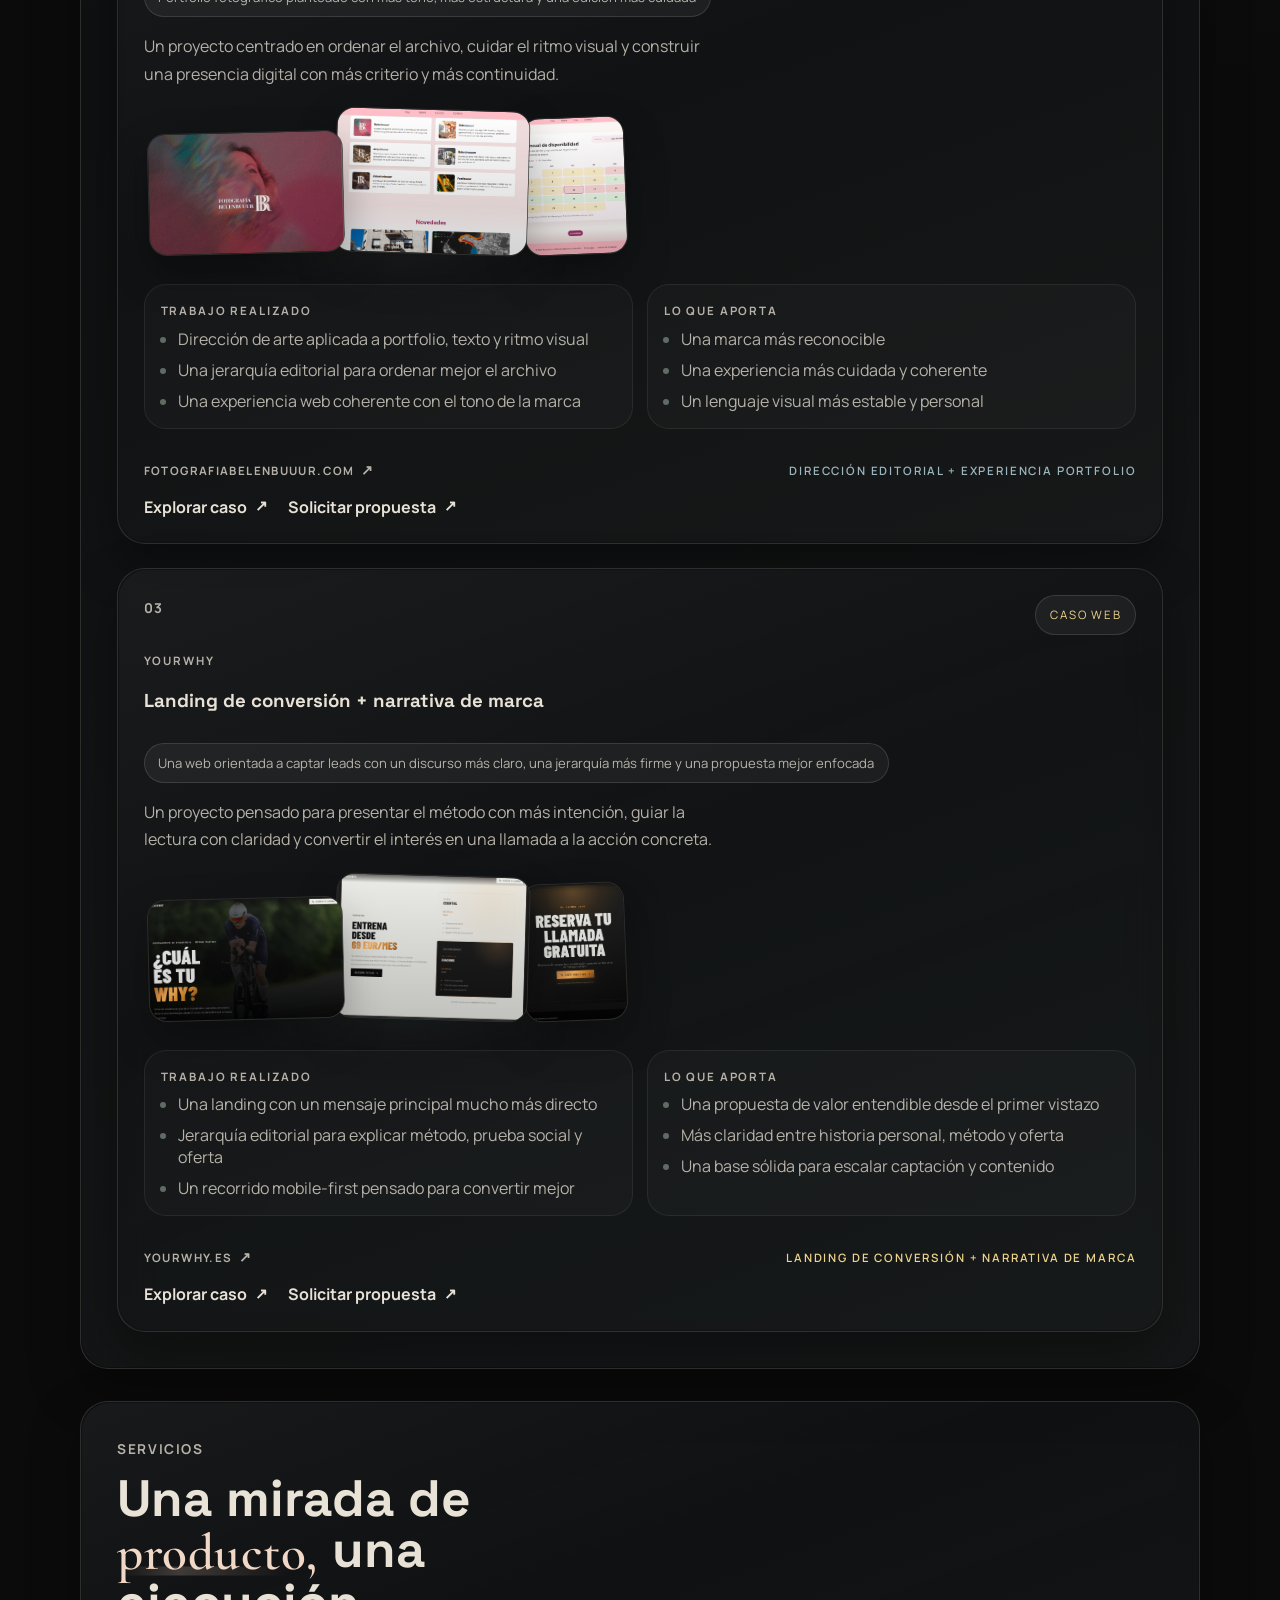
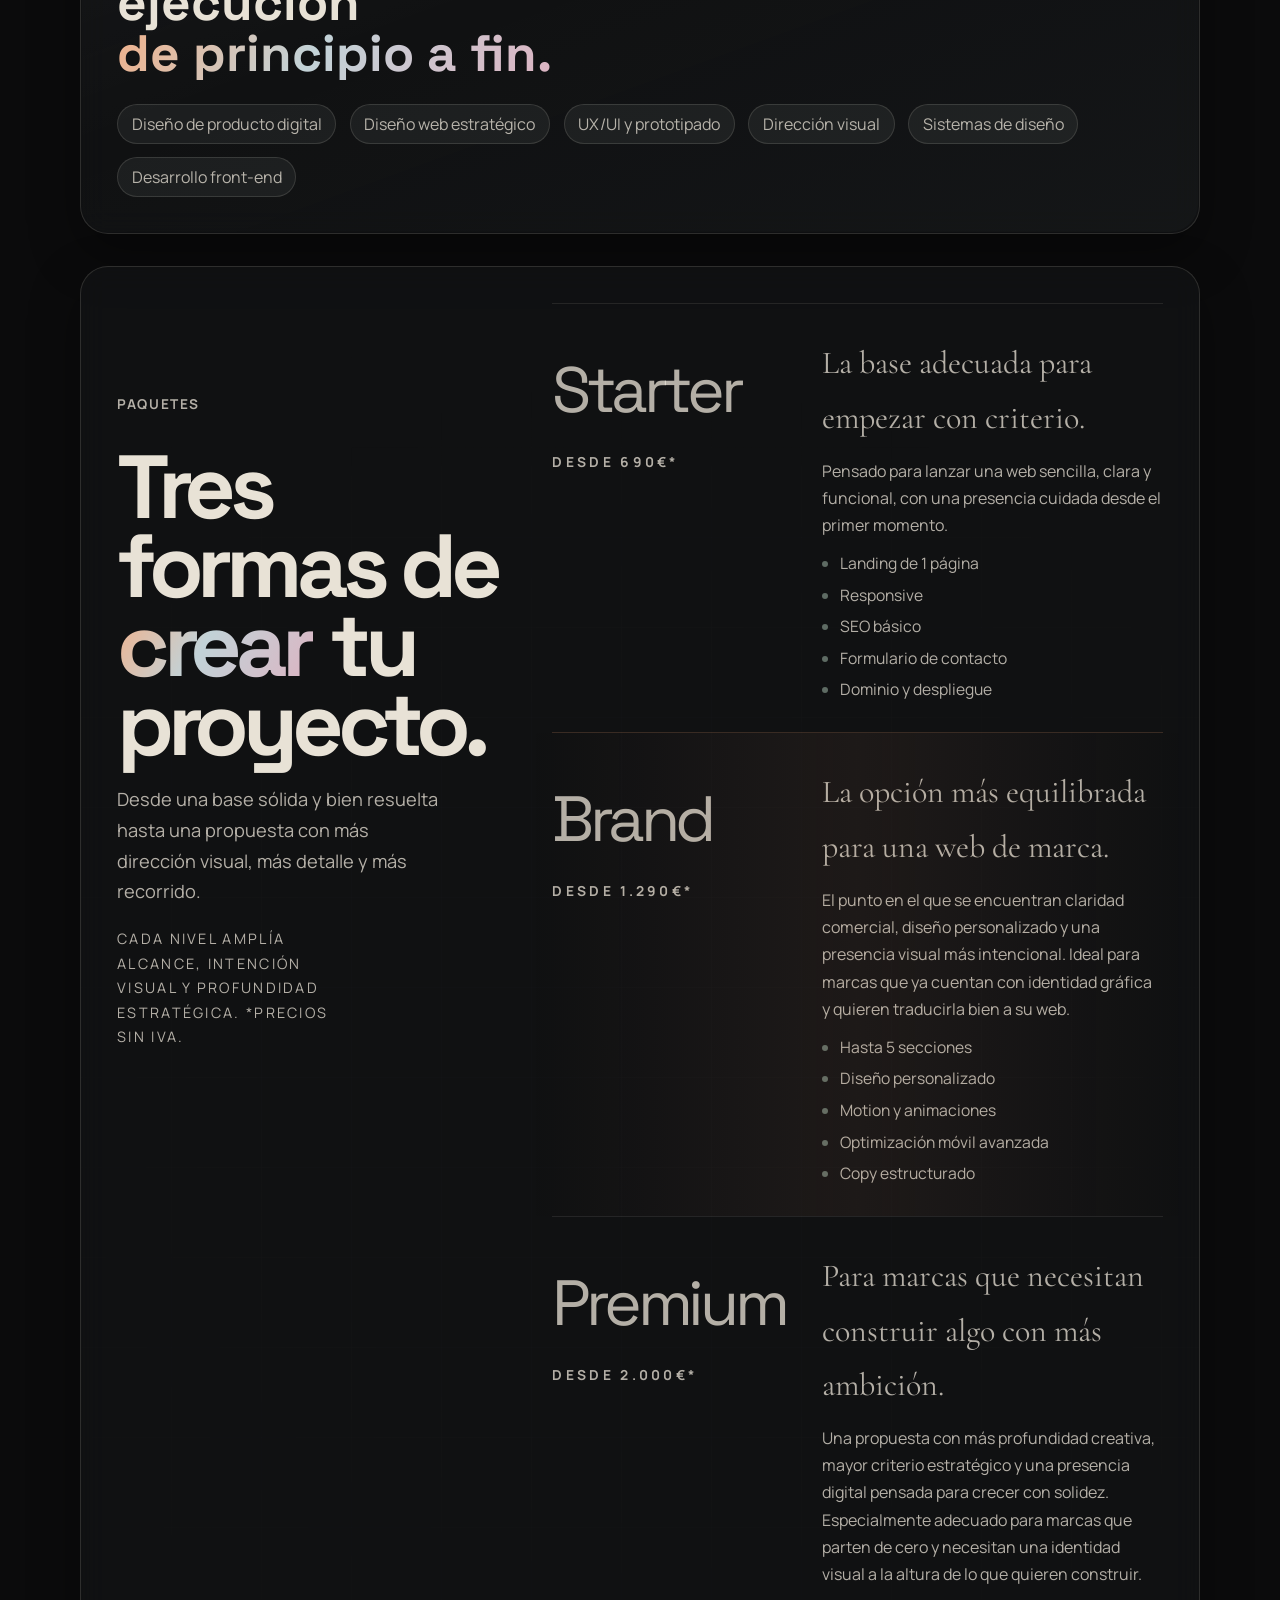
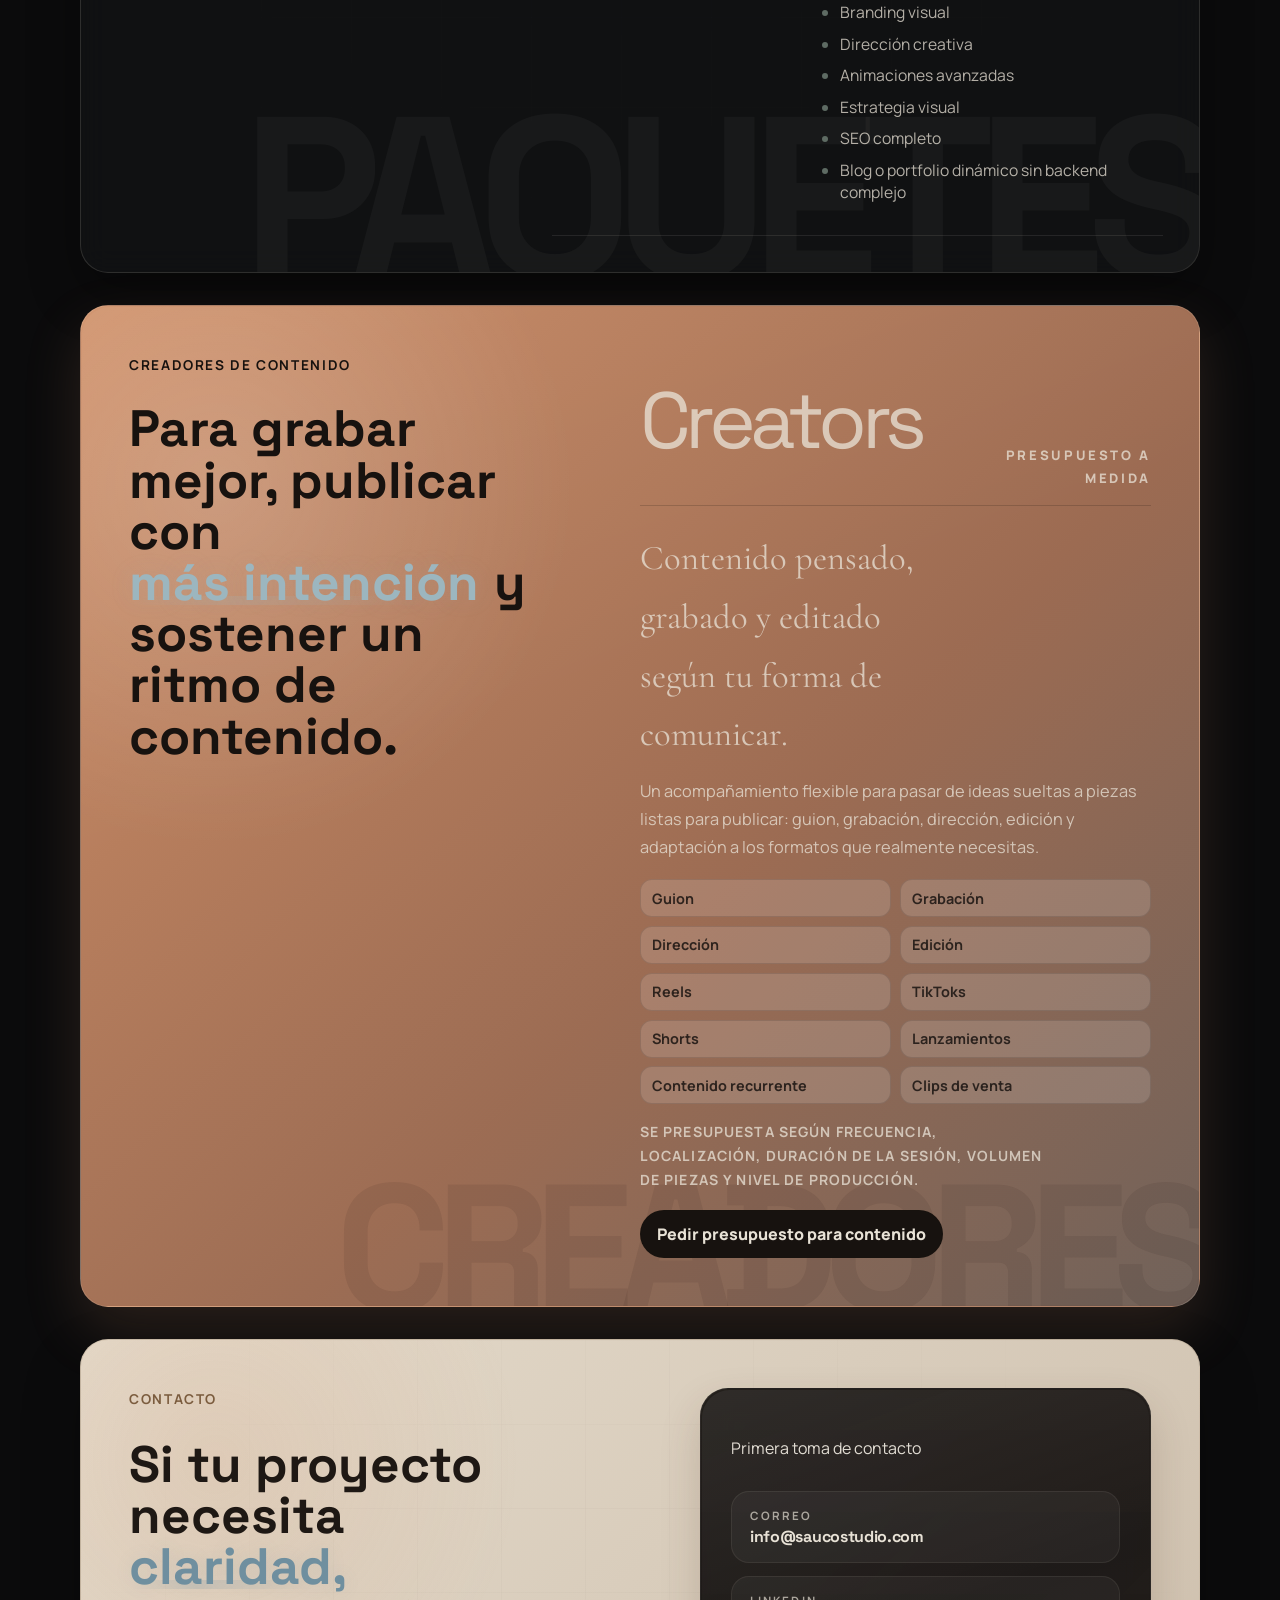
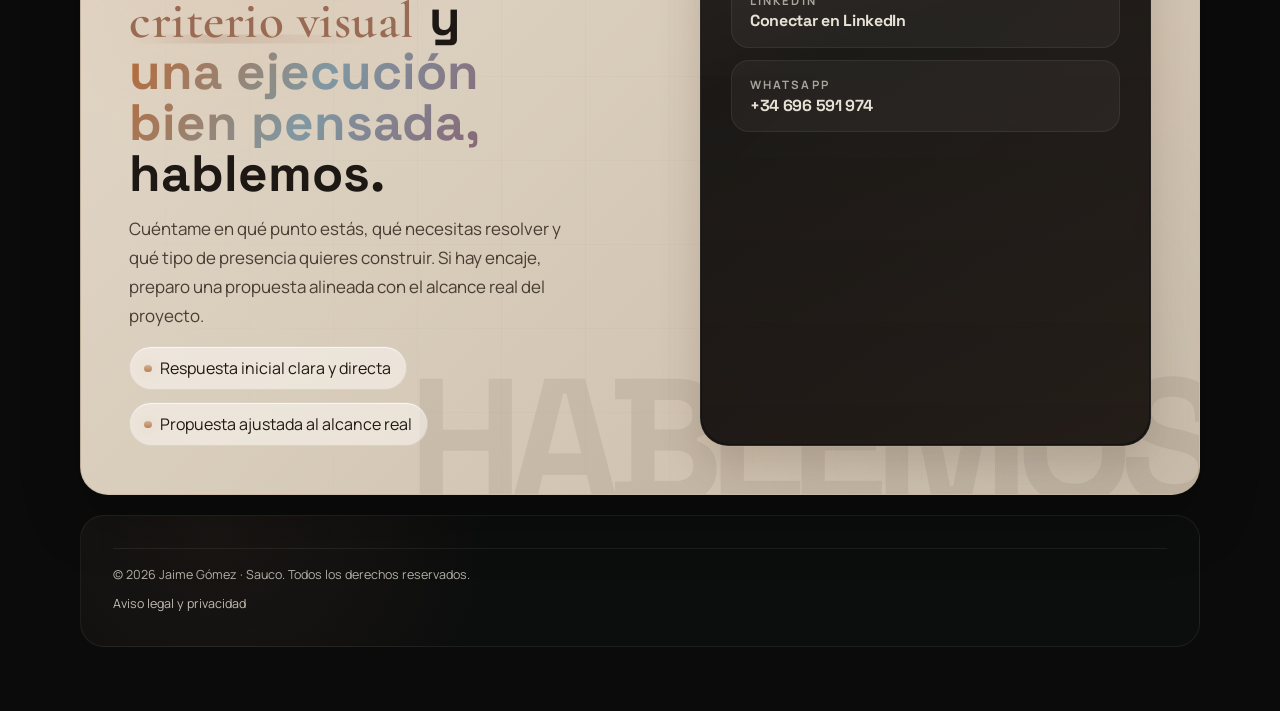
==== commit 508982da: "Cambio a Sauco" ====
--- a/index.html
+++ b/index.html
@@ -6,24 +6,25 @@
 	<meta name="viewport" content="width=device-width, initial-scale=1.0">
 
 	<!-- SEO / Social sharing -->
-	<meta name="description" content="Sauco's Studio, portfolio de Jaime Gómez. Diseño web, product design, dirección visual y contenido digital para marcas, creadores y proyectos digitales.">
+	<meta name="description" content="Sauco, firma creativa de Jaime Gómez. Diseño de producto digital, UX/UI, dirección visual y desarrollo web para marcas y negocios digitales.">
 	<meta name="robots" content="index, follow">
 	<meta name="theme-color" content="#0B0B0C">
 	<link rel="canonical" href="https://saucostudio.com/">
 	<meta property="og:type" content="website">
 	<meta property="og:url" content="https://saucostudio.com/">
-	<meta property="og:title" content="Sauco's Studio | Product Design, Web y Contenido Digital">
-	<meta property="og:description" content="Diseño web, product design, dirección visual y contenido digital para marcas, creadores y proyectos digitales.">
+	<meta property="og:title" content="Sauco | Diseño de producto digital y web">
+	<meta property="og:description" content="Diseño independiente de producto digital y web. Estrategia, UX/UI, dirección visual y desarrollo para marcas y negocios digitales.">
+	<meta property="og:site_name" content="Sauco">
 	<meta property="og:image" content="https://saucostudio.com/media/logos/og-image.png">
 	<meta property="og:image:type" content="image/png">
 	<meta property="og:image:width" content="1200">
 	<meta property="og:image:height" content="630">
-	<meta property="og:image:alt" content="Identidad visual de Sauco's Studio con símbolo S y el texto Product design">
+	<meta property="og:image:alt" content="Identidad visual de Sauco, firma creativa de Jaime Gómez">
 	<meta name="twitter:card" content="summary_large_image">
-	<meta name="twitter:title" content="Sauco's Studio | Product Design, Web y Contenido Digital">
-	<meta name="twitter:description" content="Diseño web, product design, dirección visual y contenido digital para marcas, creadores y proyectos digitales.">
+	<meta name="twitter:title" content="Sauco | Diseño de producto digital y web">
+	<meta name="twitter:description" content="Diseño independiente de producto digital y web. Estrategia, UX/UI, dirección visual y desarrollo.">
 	<meta name="twitter:image" content="https://saucostudio.com/media/logos/og-image.png">
-	<title>Sauco's Studio | Product Design, Web y Contenido Digital</title>
+	<title>Sauco | Diseño de producto digital y web</title>
 
 	<!-- Favicons -->
 	<link rel="icon" type="image/png" sizes="96x96" href="media/logos/favicon-96x96.png">
@@ -35,31 +36,41 @@
 	<script type="application/ld+json">
 	{
 		"@context": "https://schema.org",
-		"@type": "ProfessionalService",
-		"name": "Sauco's Studio",
-		"url": "https://saucostudio.com/",
-		"image": "https://saucostudio.com/media/logos/og-image.png",
-		"description": "Diseño web, product design, dirección visual y contenido digital para marcas, creadores y proyectos digitales.",
-		"founder": {
-			"@type": "Person",
-			"name": "Jaime Gómez",
-			"jobTitle": "Product Designer",
-			"url": "https://saucostudio.com/",
-			"sameAs": [
-				"https://www.linkedin.com/in/jaimegomezbenito"
-			]
-		},
-		"email": "info@saucostudio.com",
-		"telephone": "+34696591974",
-		"areaServed": "ES",
-		"serviceType": [
-			"Product design",
-			"Diseño web",
-			"Dirección visual",
-			"Contenido digital"
-		],
-		"sameAs": [
-			"https://www.linkedin.com/in/jaimegomezbenito"
+		"@graph": [
+			{
+				"@type": "WebSite",
+				"@id": "https://saucostudio.com/#website",
+				"name": "Sauco",
+				"alternateName": ["Sauco by Jaime Gómez", "saucostudio.com"],
+				"url": "https://saucostudio.com/"
+			},
+			{
+				"@type": "Person",
+				"@id": "https://saucostudio.com/#jaime",
+				"name": "Jaime Gómez",
+				"alternateName": "Sauco",
+				"url": "https://saucostudio.com/",
+				"image": "https://saucostudio.com/media/logos/og-image.png",
+				"description": "Diseñador independiente de producto digital y web.",
+				"jobTitle": "Diseñador de producto digital y web",
+				"email": "info@saucostudio.com",
+				"telephone": "+34696591974",
+				"sameAs": ["https://www.linkedin.com/in/jaimegomezbenito"]
+			},
+			{
+				"@type": "ProfessionalService",
+				"@id": "https://saucostudio.com/#studio",
+				"name": "Sauco",
+				"alternateName": "Jaime Gómez — Diseño de producto digital y web",
+				"url": "https://saucostudio.com/",
+				"logo": "https://saucostudio.com/media/logos/favicon-192x192.png",
+				"image": "https://saucostudio.com/media/logos/og-image.png",
+				"founder": { "@id": "https://saucostudio.com/#jaime" },
+				"email": "info@saucostudio.com",
+				"telephone": "+34696591974",
+				"areaServed": "ES",
+				"serviceType": ["Diseño de producto digital", "Diseño web", "UX/UI", "Dirección visual", "Desarrollo front-end"]
+			}
 		]
 	}
 	</script>
@@ -86,11 +97,11 @@
 	<div class="site-shell">
 		<!-- Header / navegacion -->
 		<header class="site-header">
-			<a class="brand" href="#inicio" aria-label="Sauco's Studio, ir al inicio">
+			<a class="brand" href="#inicio" aria-label="Sauco, firma creativa de Jaime Gómez, ir al inicio">
 				<img class="brand-mark" src="media/logos/saucos-studio-logo.svg" alt="" width="88" height="88">
 				<span class="brand-copy">
-					<span class="brand-title">Sauco's Studio</span>
-					<span class="brand-subtitle">Product design</span>
+					<span class="brand-title">Sauco</span>
+					<span class="brand-subtitle">by Jaime Gómez · Product Designer</span>
 				</span>
 			</a>
 			<button class="menu-toggle" type="button" aria-expanded="false" aria-controls="site-nav" aria-label="Abrir menú">
@@ -98,10 +109,10 @@
 				<span></span>
 			</button>
 			<nav id="site-nav" class="site-nav">
-				<a href="#sobre-mi">Sobre mí</a>
+				<a href="#servicios">Servicios</a>
 				<a href="#proyectos">Proyectos</a>
 				<a href="#paquetes">Paquetes</a>
-				<a href="#habilidades">Habilidades</a>
+				<a href="#sobre-mi">Sobre mí</a>
 				<a href="#contacto">Contacto</a>
 			</nav>
 		</header>
@@ -113,56 +124,65 @@
 				<!-- Mensaje principal -->
 				<div class="hero-copy reveal-on-load">
 					<div class="hero-copy-topline">
-						<p class="eyebrow">Product Designer</p>
-						<p class="hero-stamp">Interfaz, dirección visual y criterio de producto</p>
-					</div>
-					<h1 class="kinetic-title">Diseño <span class="title-accent title-accent-gradient">productos digitales</span> con una mirada <span class="title-accent title-accent-serif">nacida en desarrollo</span> y afinada desde el <span class="title-accent title-accent-highlight">diseño.</span></h1>
-					<p class="hero-text">Diseño experiencias web y de producto con una base técnica que ayuda a ordenar decisiones, elevar la percepción de marca y construir interfaces con más intención.</p>
+						<p class="eyebrow">Sauco · Firma creativa de Jaime Gómez</p>
+						<p class="hero-stamp">Producto · Web · Dirección visual</p>
+					</div>
+					<h1 class="kinetic-title">Diseño <span class="title-accent title-accent-gradient">productos digitales</span> y webs que hacen <span class="title-accent title-accent-serif">visible tu valor.</span></h1>
+					<p class="hero-text">Convierto ideas complejas en experiencias claras, útiles y memorables. Estrategia, UX/UI y desarrollo con una sola dirección: la de tu negocio.</p>
 					<div class="hero-highlights" aria-label="Puntos clave del perfil">
-						<span>UX con criterio de negocio</span>
-						<span>UI con detalle visual</span>
-						<span>Lenguaje compartido con desarrollo</span>
+						<span>Estrategia antes que decoración</span>
+						<span>Diseño que llega a producción</span>
+						<span>Un interlocutor, de idea a web</span>
 					</div>
 					<div class="hero-actions">
 						<a class="button button-primary" href="#proyectos">Ver proyectos</a>
-						<a class="button button-secondary" href="#sobre-mi">Mi historia</a>
+						<a class="button button-secondary" href="#servicios">Cómo puedo ayudarte</a>
 					</div>
 				</div>
 
 				<!-- Resumen rapido del perfil -->
 				<aside class="hero-card depth-card reveal-on-load">
 					<div class="hero-card-glow"></div>
-					<p class="hero-card-label">Ahora mismo</p>
-					<p class="hero-card-lead">Ayudo a marcas y productos digitales a verse más claros, más sólidos y más memorables.</p>
+					<p class="hero-card-label">Diseño independiente</p>
+					<p class="hero-card-lead">Trabajo directo, sin capas innecesarias: una misma persona para pensar, diseñar y acompañar la implementación.</p>
 					<div class="hero-card-metric">
-						<span class="hero-card-value">2+</span>
-						<span class="hero-card-caption">años enfocado en producto y diseño digital</span>
+						<span class="hero-card-value">01</span>
+						<span class="hero-card-caption">criterio compartido de estrategia a entrega</span>
 					</div>
 					<ul>
-						<li>Product design con criterio visual</li>
-						<li>Base técnica para trabajar mejor con equipos de desarrollo</li>
-						<li>Aprendizaje continuo y mejora iterativa</li>
+						<li>Producto digital y UX/UI</li>
+						<li>Webs de marca orientadas a conversión</li>
+						<li>Dirección visual con base técnica</li>
 					</ul>
 					<div class="hero-card-footer">
-						<span>Research</span>
-						<span>Systems</span>
-						<span>Delivery</span>
+						<span>Pensar</span>
+						<span>Diseñar</span>
+						<span>Construir</span>
 					</div>
 				</aside>
+			</section>
+
+			<section class="positioning-strip reveal-on-load" aria-label="Posicionamiento de Sauco">
+				<p class="positioning-intro"><span>Producto, marca y tecnología</span> bajo una misma mirada. Sauco es la firma creativa con la que Jaime Gómez diseña y construye experiencias digitales.</p>
+				<div class="positioning-points">
+					<p><strong>01</strong><span>Claridad de producto</span></p>
+					<p><strong>02</strong><span>Identidad digital</span></p>
+					<p><strong>03</strong><span>Ejecución real</span></p>
+				</div>
 			</section>
 
 			<!-- Sobre mi -->
 			<section id="sobre-mi" class="content-section split-section reveal-on-scroll">
 				<!-- Titular de seccion -->
 				<div class="about-heading">
-					<p class="section-tag">Sobre mí</p>
-					<h2 class="kinetic-title">Entré en tech por <span class="title-accent title-accent-gradient">código.</span> Mi lugar natural acabó siendo el <span class="title-accent title-accent-serif">diseño.</span></h2>
+					<p class="section-tag">Jaime Gómez · Diseñador de producto</p>
+					<h2 class="kinetic-title">Entré por el <span class="title-accent title-accent-gradient">código.</span> Me quedé para diseñar <span class="title-accent title-accent-serif">mejores productos.</span></h2>
 				</div>
 
 				<!-- Cuerpo editorial / bio -->
 				<div class="about-copy">
 					<p>
-						Soy Jaime Gómez, Product Designer. Empecé mi recorrido en tecnología estudiando desarrollo web full stack en KeepCoding. Esa etapa me dio una base sólida para entender producto, lógica y colaboración con perfiles técnicos.
+						Soy Jaime Gómez, Product Designer, y Sauco es mi firma creativa. Empecé mi recorrido en tecnología estudiando desarrollo web full stack en KeepCoding. Esa etapa me dio una base sólida para entender producto, lógica y colaboración con perfiles técnicos.
 					</p>
 					<p>
 						Con el tiempo entendí que mi motivación real estaba en la parte más visual del producto: pensar interfaces, cuidar la experiencia y dar forma a sistemas digitales con criterio. Llevo dos años trabajando en este campo y sigo afinando mirada y proceso en cada proyecto.
@@ -360,23 +380,21 @@
 			</section>
 
 			<!-- Habilidades -->
-			<section id="habilidades" class="content-section reveal-on-scroll">
+			<section id="servicios" class="content-section reveal-on-scroll">
 				<div class="section-heading">
 					<div>
-						<p class="section-tag">Habilidades</p>
-						<h2 class="kinetic-title"><span class="title-accent title-accent-serif">Diseño,</span> producto y <span class="title-accent title-accent-gradient">base técnica</span></h2>
+						<p class="section-tag">Servicios</p>
+						<h2 class="kinetic-title">Una mirada de <span class="title-accent title-accent-serif">producto,</span> una ejecución <span class="title-accent title-accent-gradient">de principio a fin.</span></h2>
 					</div>
 				</div>
 
 				<div class="skill-list">
-					<span>Product Design</span>
-					<span>UX/UI</span>
-					<span>Visual Design</span>
-					<span>Design Systems</span>
-					<span>Prototipado</span>
-					<span>HTML/CSS</span>
-					<span>JavaScript</span>
-					<span>Colaboración con desarrollo</span>
+					<span>Diseño de producto digital</span>
+					<span>Diseño web estratégico</span>
+					<span>UX/UI y prototipado</span>
+					<span>Dirección visual</span>
+					<span>Sistemas de diseño</span>
+					<span>Desarrollo front-end</span>
 				</div>
 			</section>
 
@@ -516,7 +534,7 @@
 		<!-- Footer / legal -->
 		<footer class="site-footer">
 			<div class="footer-legal">
-				<p>© 2026 Sauco's Studio. Todos los derechos reservados.</p>
+				<p>© 2026 Jaime Gómez · Sauco. Todos los derechos reservados.</p>
 				<a href="legal/index.html">Aviso legal y privacidad</a>
 			</div>
 		</footer>
--- a/styles.css
+++ b/styles.css
@@ -411,7 +411,7 @@
 }
 
 .hero::before {
-  content: "SAUCO";
+  content: "DIGITAL";
   position: absolute;
   right: -0.06em;
   bottom: -0.14em;
@@ -422,6 +422,74 @@
   color: rgba(232, 226, 214, 0.045);
   line-height: 0.8;
   pointer-events: none;
+}
+
+.positioning-strip {
+  position: relative;
+  display: grid;
+  grid-template-columns: minmax(0, 1.2fr) minmax(360px, 0.9fr);
+  gap: clamp(1.5rem, 4vw, 4rem);
+  align-items: center;
+  margin-top: 1rem;
+  padding: clamp(1.15rem, 3vw, 1.8rem);
+  overflow: hidden;
+  border: 1px solid rgba(232, 226, 214, 0.14);
+  border-radius: 24px;
+  background:
+    linear-gradient(110deg, rgba(94, 107, 99, 0.28), rgba(18, 19, 20, 0.88) 50%, rgba(207, 143, 103, 0.12));
+  box-shadow: var(--shadow);
+}
+
+.positioning-strip::before {
+  content: "";
+  position: absolute;
+  inset: 0 auto 0 0;
+  width: 4px;
+  background: linear-gradient(180deg, var(--accent-cool), var(--accent-warm));
+}
+
+.positioning-intro {
+  max-width: 48ch;
+  margin: 0;
+  color: var(--muted);
+  font-size: clamp(0.95rem, 1.5vw, 1.08rem);
+  line-height: 1.65;
+}
+
+.positioning-intro span {
+  color: var(--text);
+  font-weight: 800;
+}
+
+.positioning-points {
+  display: grid;
+  grid-template-columns: repeat(3, 1fr);
+  gap: 0.55rem;
+}
+
+.positioning-points p {
+  display: grid;
+  gap: 0.55rem;
+  min-height: 92px;
+  margin: 0;
+  padding: 0.85rem;
+  border: 1px solid rgba(232, 226, 214, 0.1);
+  border-radius: 16px;
+  background: rgba(11, 11, 12, 0.34);
+}
+
+.positioning-points strong {
+  color: var(--accent-warm);
+  font-family: "Space Grotesk", sans-serif;
+  font-size: 0.7rem;
+  letter-spacing: 0.16em;
+}
+
+.positioning-points span {
+  align-self: end;
+  font-size: 0.78rem;
+  font-weight: 700;
+  line-height: 1.3;
 }
 
 .hero::after {
@@ -2365,9 +2433,14 @@
   .split-section,
   .contact-section,
   .creators-section,
+  .positioning-strip,
   .project-grid,
   .package-grid {
     grid-template-columns: 1fr;
+  }
+
+  .positioning-strip {
+    gap: 1.2rem;
   }
 
   .hero {
@@ -2462,6 +2535,25 @@
   .brand-subtitle {
     font-size: 0.43rem;
     letter-spacing: 0.12em;
+  }
+
+  .positioning-strip {
+    padding: 1.1rem;
+    border-radius: 20px;
+  }
+
+  .positioning-points {
+    grid-template-columns: 1fr;
+  }
+
+  .positioning-points p {
+    grid-template-columns: auto 1fr;
+    align-items: center;
+    min-height: 0;
+  }
+
+  .positioning-points span {
+    align-self: center;
   }
 
   .menu-toggle {
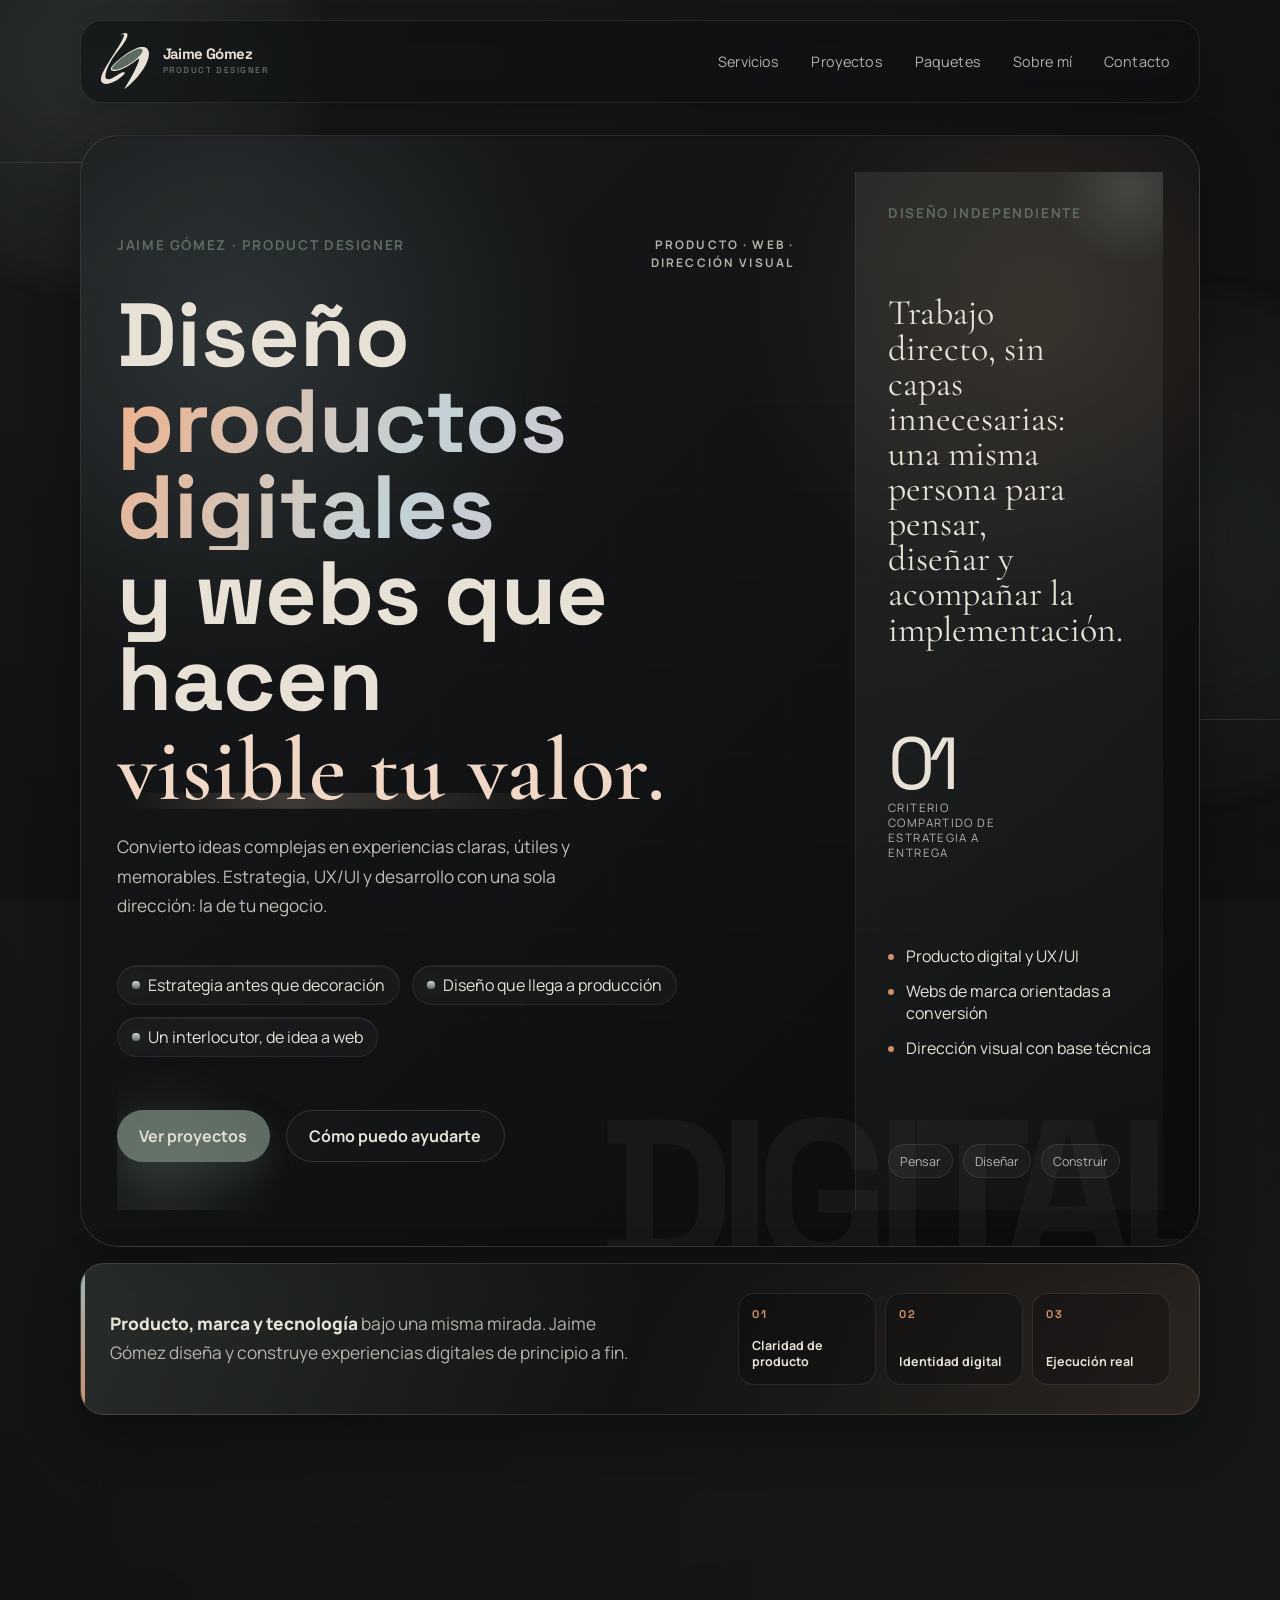
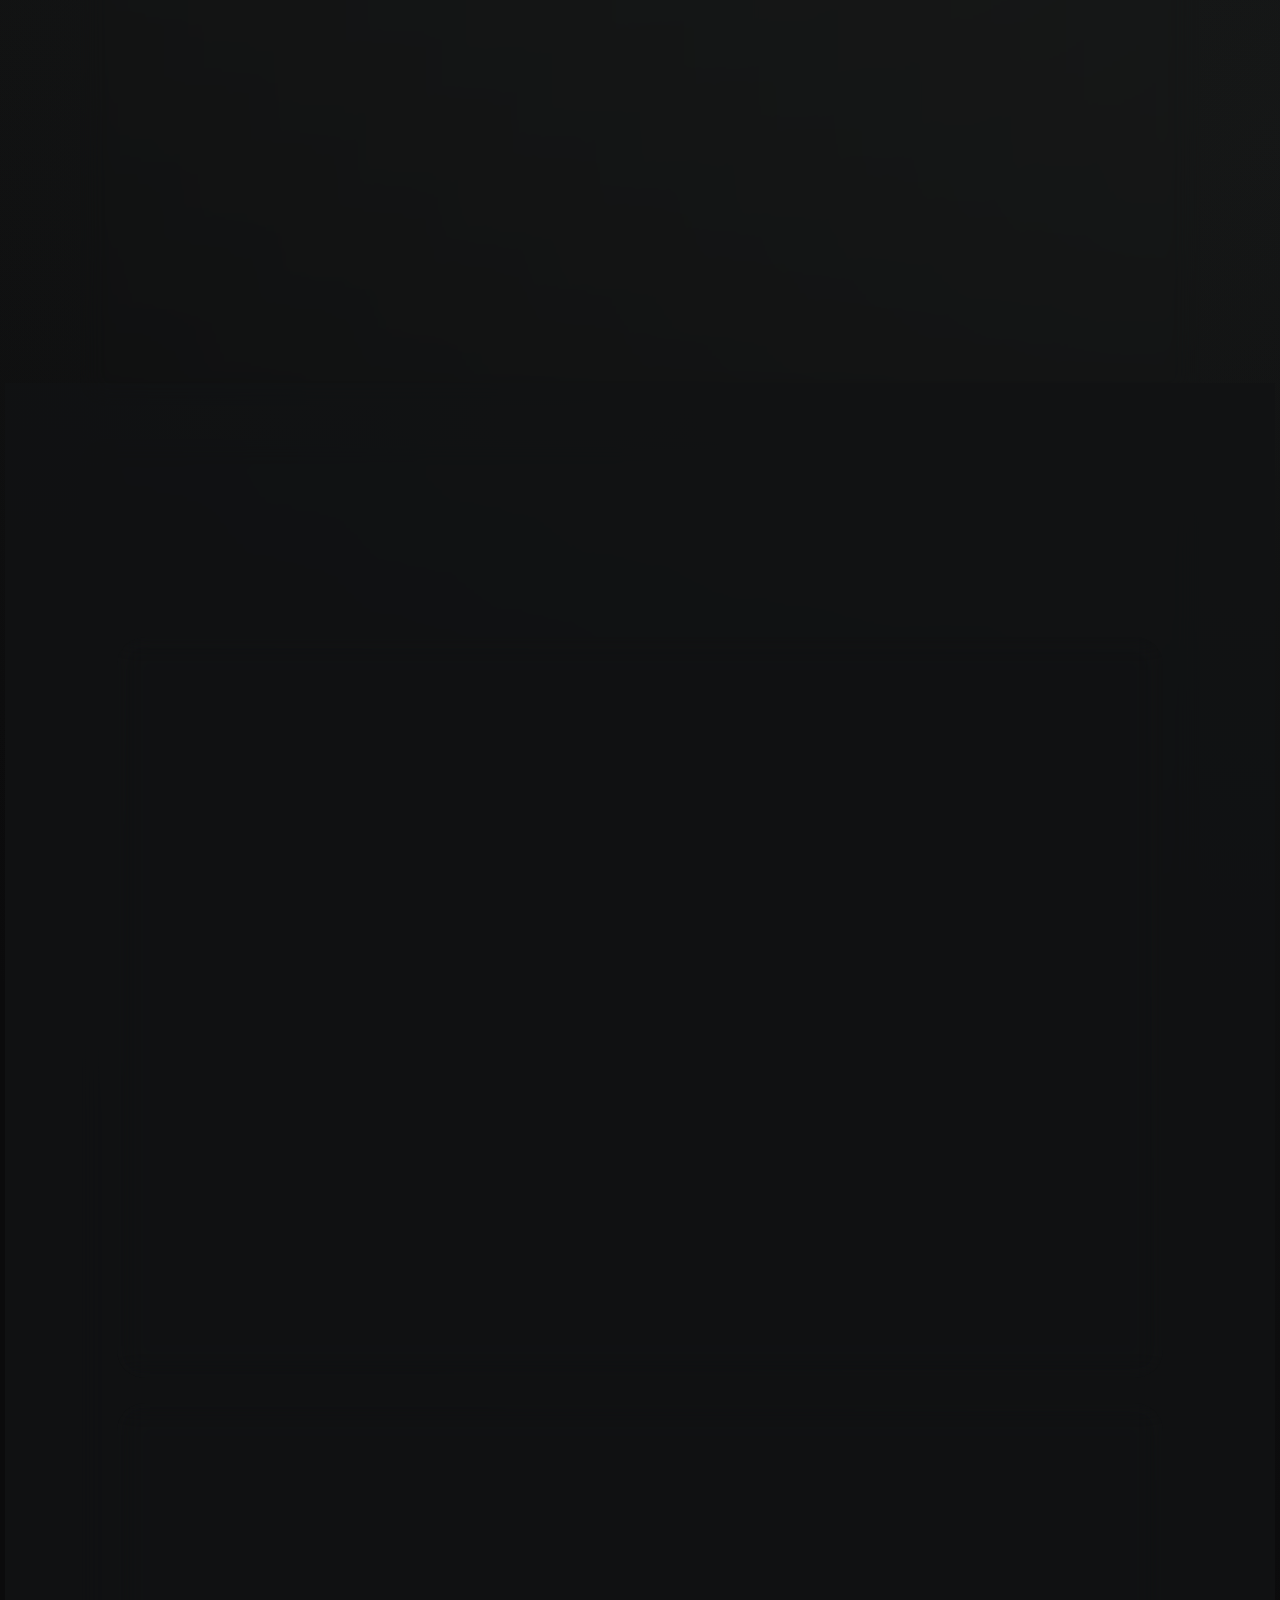
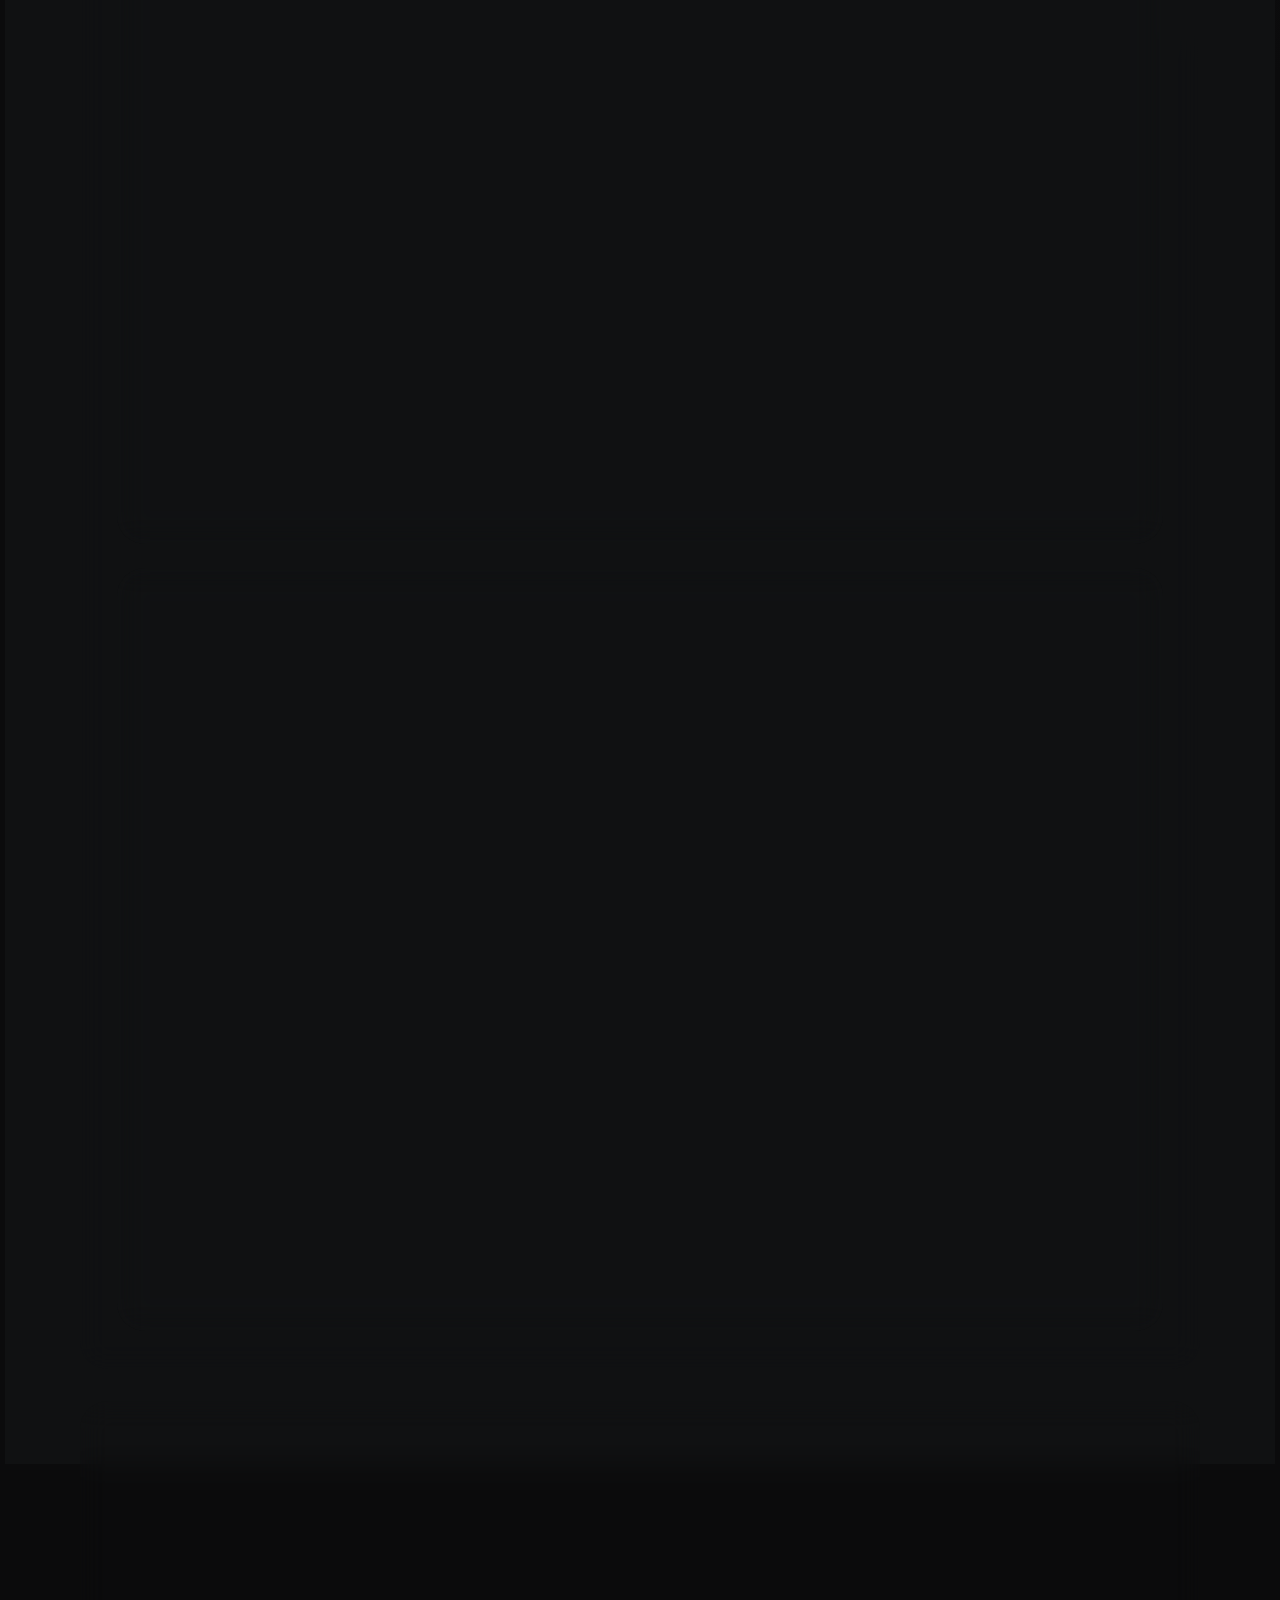
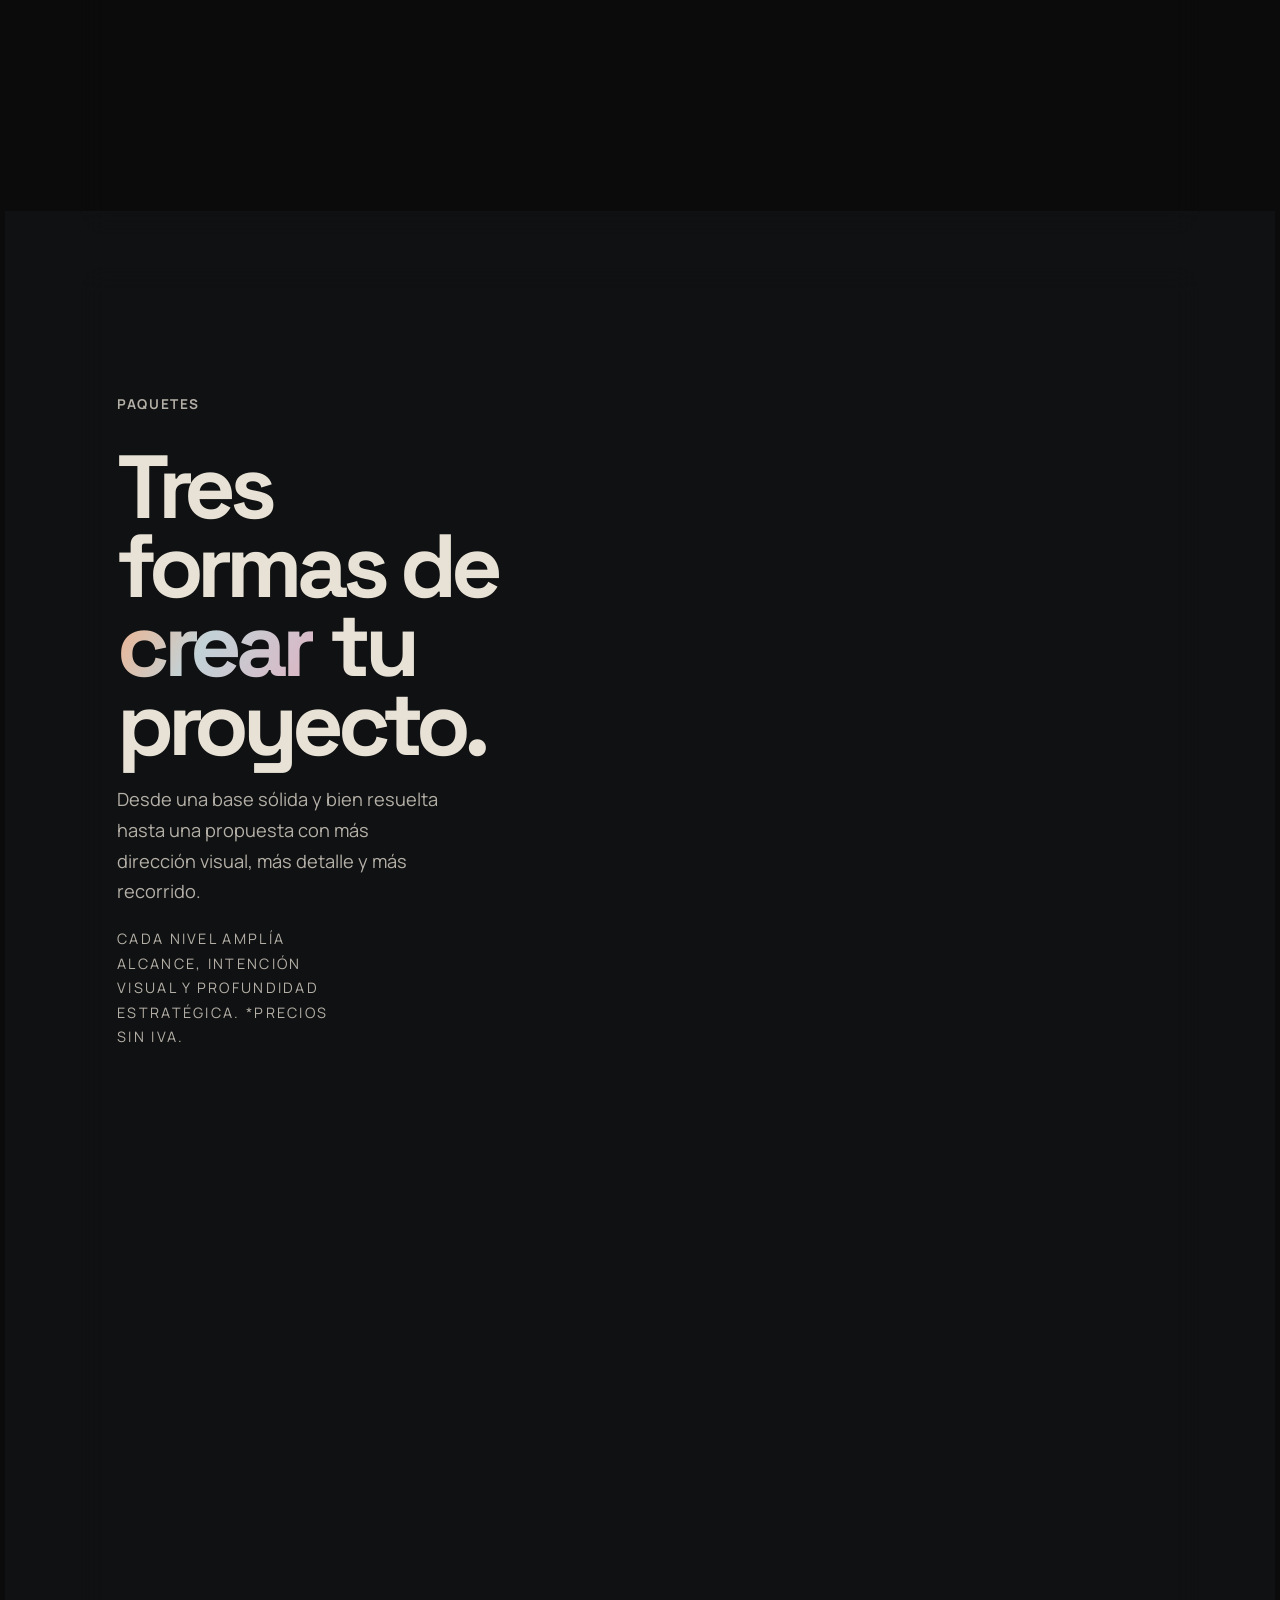
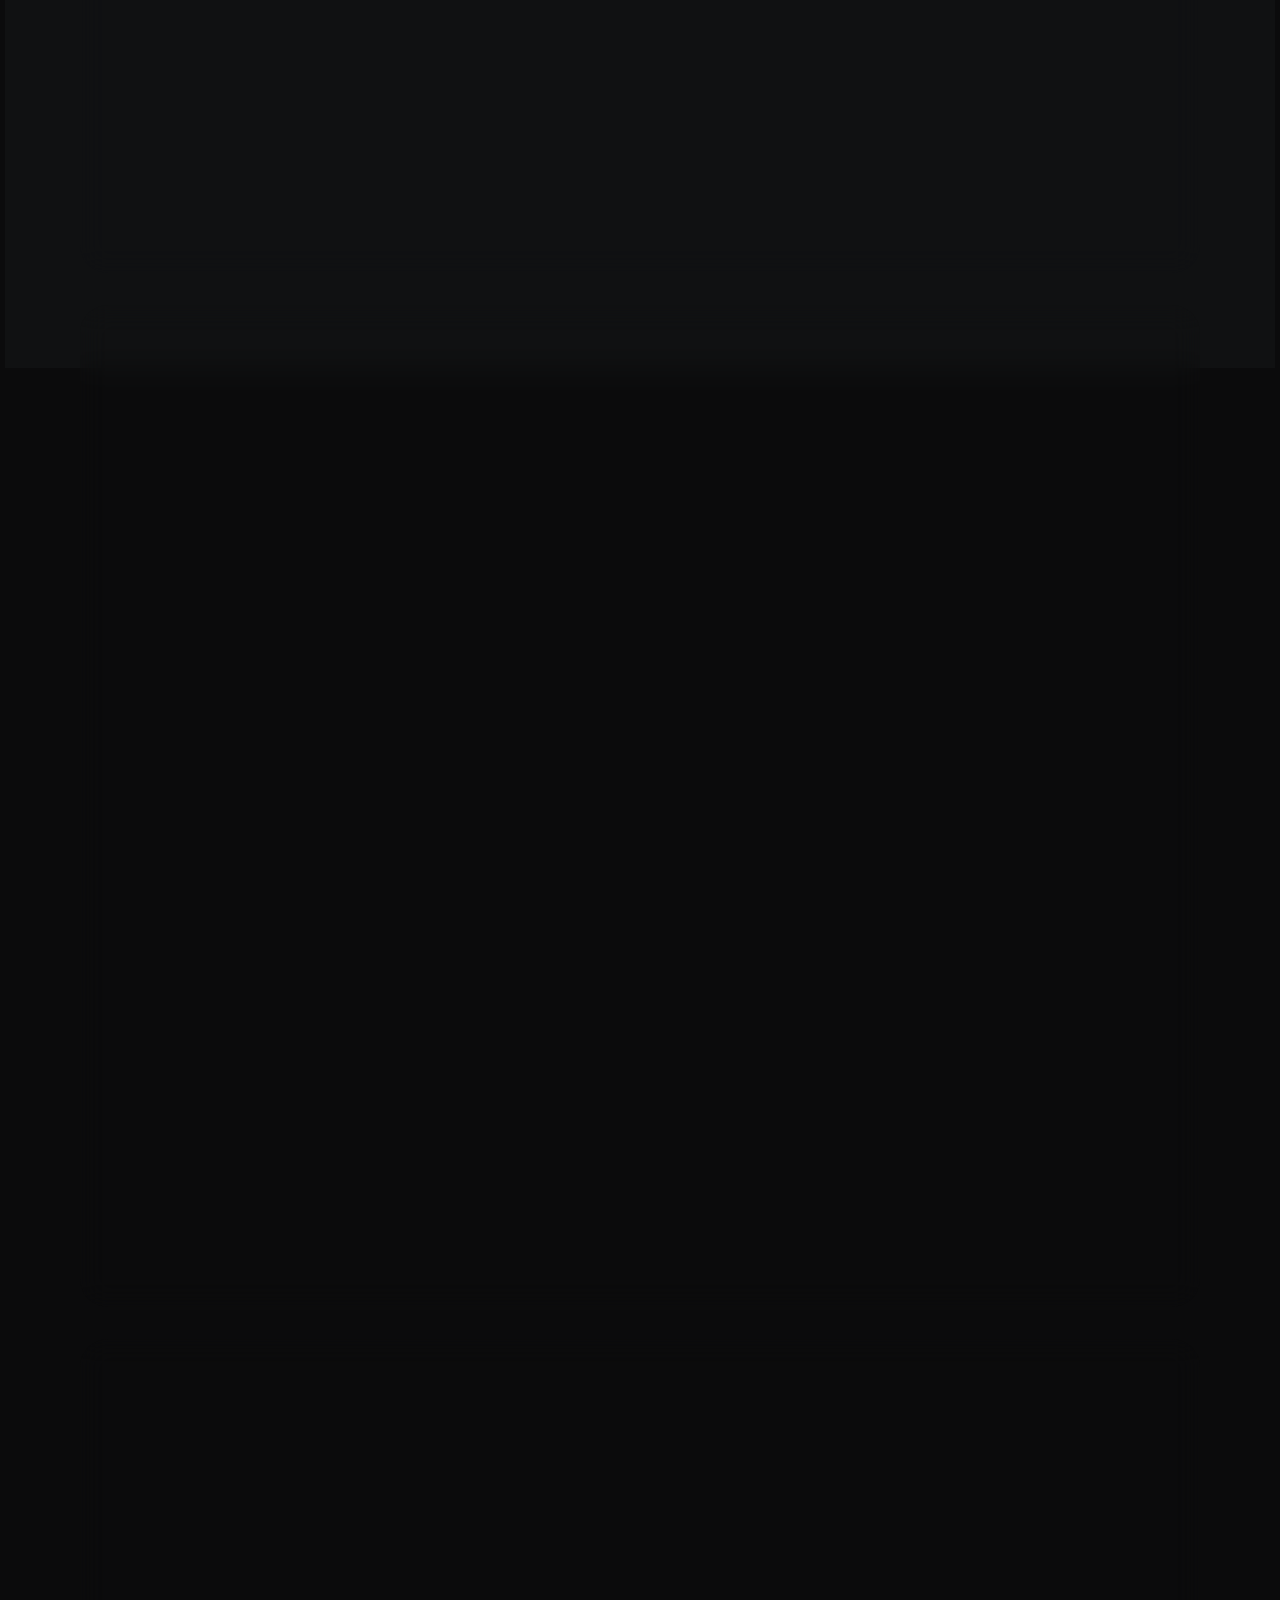
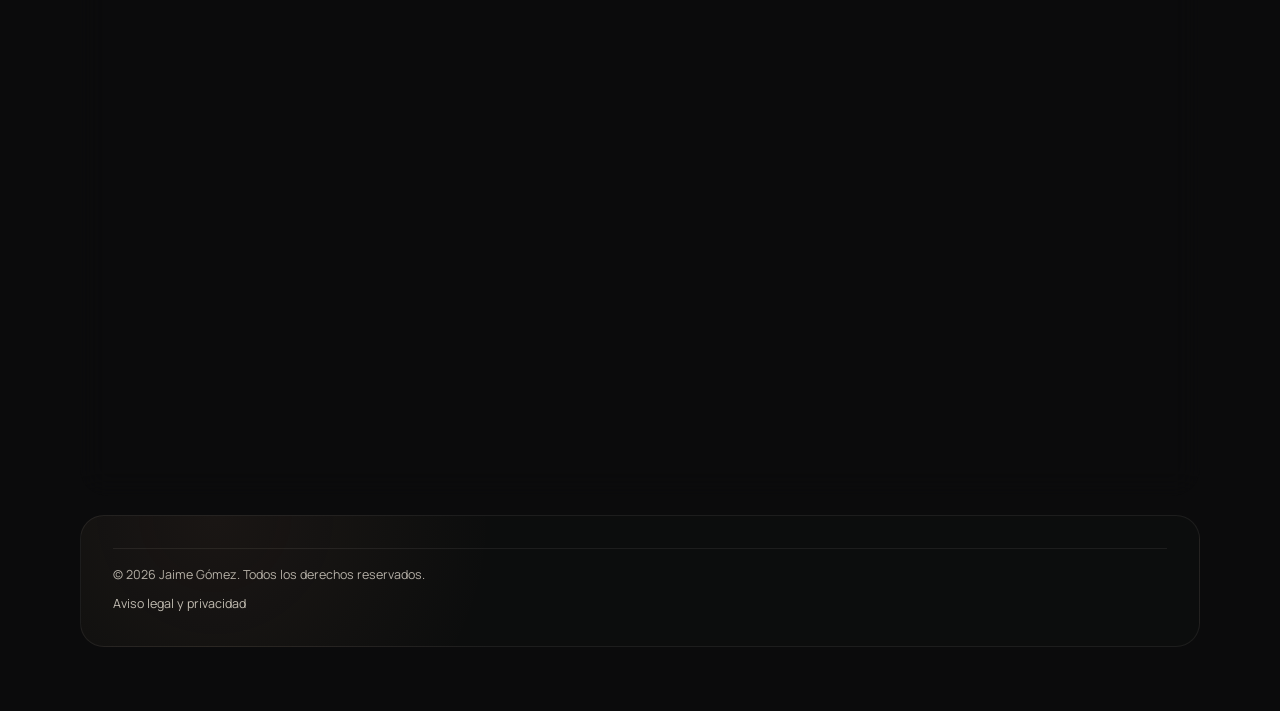
==== commit 7ebb5b9d: "gomadez" ====
--- a/index.html
+++ b/index.html
@@ -6,27 +6,30 @@
 	<meta name="viewport" content="width=device-width, initial-scale=1.0">
 
 	<!-- SEO / Social sharing -->
-	<meta name="description" content="Sauco, firma creativa de Jaime Gómez. Diseño de producto digital, UX/UI, dirección visual y desarrollo web para marcas y negocios digitales.">
+	<meta name="description" content="Jaime Gómez, diseñador de producto digital. UX/UI, dirección visual y desarrollo web para marcas y negocios digitales.">
 	<meta name="robots" content="index, follow">
 	<meta name="theme-color" content="#0B0B0C">
-	<link rel="canonical" href="https://saucostudio.com/">
+	<link rel="canonical" href="https://gomadez.com/">
 	<meta property="og:type" content="website">
-	<meta property="og:url" content="https://saucostudio.com/">
-	<meta property="og:title" content="Sauco | Diseño de producto digital y web">
+	<meta property="og:url" content="https://gomadez.com/">
+	<meta property="og:title" content="Jaime Gómez | Diseño de producto digital y web">
 	<meta property="og:description" content="Diseño independiente de producto digital y web. Estrategia, UX/UI, dirección visual y desarrollo para marcas y negocios digitales.">
-	<meta property="og:site_name" content="Sauco">
-	<meta property="og:image" content="https://saucostudio.com/media/logos/og-image.png">
+	<meta property="og:site_name" content="Jaime Gómez">
+	<meta property="og:image" content="https://gomadez.com/media/logos/og-image.png">
 	<meta property="og:image:type" content="image/png">
 	<meta property="og:image:width" content="1200">
 	<meta property="og:image:height" content="630">
-	<meta property="og:image:alt" content="Identidad visual de Sauco, firma creativa de Jaime Gómez">
+	<meta property="og:image:alt" content="Jaime Gómez, diseño de producto digital y web">
 	<meta name="twitter:card" content="summary_large_image">
-	<meta name="twitter:title" content="Sauco | Diseño de producto digital y web">
+	<meta name="twitter:title" content="Jaime Gómez | Diseño de producto digital y web">
 	<meta name="twitter:description" content="Diseño independiente de producto digital y web. Estrategia, UX/UI, dirección visual y desarrollo.">
-	<meta name="twitter:image" content="https://saucostudio.com/media/logos/og-image.png">
-	<title>Sauco | Diseño de producto digital y web</title>
+	<meta name="twitter:image" content="https://gomadez.com/media/logos/og-image.png">
+	<title>Jaime Gómez | Diseño de producto digital y web</title>
 
 	<!-- Favicons -->
+	<link rel="icon" type="image/svg+xml" href="media/logos/favicon.svg">
+	<link rel="icon" type="image/png" sizes="16x16" href="media/logos/favicon-16x16.png">
+	<link rel="icon" type="image/png" sizes="32x32" href="media/logos/favicon-32x32.png">
 	<link rel="icon" type="image/png" sizes="96x96" href="media/logos/favicon-96x96.png">
 	<link rel="icon" type="image/png" sizes="48x48" href="media/logos/favicon-48x48.png">
 	<link rel="icon" type="image/png" sizes="192x192" href="media/logos/favicon-192x192.png">
@@ -39,34 +42,30 @@
 		"@graph": [
 			{
 				"@type": "WebSite",
-				"@id": "https://saucostudio.com/#website",
-				"name": "Sauco",
-				"alternateName": ["Sauco by Jaime Gómez", "saucostudio.com"],
-				"url": "https://saucostudio.com/"
+				"@id": "https://gomadez.com/#website",
+				"name": "Jaime Gómez — Diseño de producto digital y web",
+				"alternateName": "gomadez.com",
+				"url": "https://gomadez.com/"
 			},
 			{
 				"@type": "Person",
-				"@id": "https://saucostudio.com/#jaime",
+				"@id": "https://gomadez.com/#jaime",
 				"name": "Jaime Gómez",
-				"alternateName": "Sauco",
-				"url": "https://saucostudio.com/",
-				"image": "https://saucostudio.com/media/logos/og-image.png",
+				"url": "https://gomadez.com/",
 				"description": "Diseñador independiente de producto digital y web.",
 				"jobTitle": "Diseñador de producto digital y web",
-				"email": "info@saucostudio.com",
+				"email": "info@gomadez.com",
 				"telephone": "+34696591974",
 				"sameAs": ["https://www.linkedin.com/in/jaimegomezbenito"]
 			},
 			{
 				"@type": "ProfessionalService",
-				"@id": "https://saucostudio.com/#studio",
-				"name": "Sauco",
+				"@id": "https://gomadez.com/#studio",
+				"name": "Jaime Gómez",
 				"alternateName": "Jaime Gómez — Diseño de producto digital y web",
-				"url": "https://saucostudio.com/",
-				"logo": "https://saucostudio.com/media/logos/favicon-192x192.png",
-				"image": "https://saucostudio.com/media/logos/og-image.png",
-				"founder": { "@id": "https://saucostudio.com/#jaime" },
-				"email": "info@saucostudio.com",
+				"url": "https://gomadez.com/",
+				"founder": { "@id": "https://gomadez.com/#jaime" },
+				"email": "info@gomadez.com",
 				"telephone": "+34696591974",
 				"areaServed": "ES",
 				"serviceType": ["Diseño de producto digital", "Diseño web", "UX/UI", "Dirección visual", "Desarrollo front-end"]
@@ -97,11 +96,11 @@
 	<div class="site-shell">
 		<!-- Header / navegacion -->
 		<header class="site-header">
-			<a class="brand" href="#inicio" aria-label="Sauco, firma creativa de Jaime Gómez, ir al inicio">
-				<img class="brand-mark" src="media/logos/saucos-studio-logo.svg" alt="" width="88" height="88">
+			<a class="brand" href="#inicio" aria-label="Jaime Gómez, Product Designer, ir al inicio">
+				<img class="brand-mark" src="media/logos/jaime-gomez-logo.svg" alt="" width="88" height="88">
 				<span class="brand-copy">
-					<span class="brand-title">Sauco</span>
-					<span class="brand-subtitle">by Jaime Gómez · Product Designer</span>
+					<span class="brand-title">Jaime Gómez</span>
+					<span class="brand-subtitle">Product Designer</span>
 				</span>
 			</a>
 			<button class="menu-toggle" type="button" aria-expanded="false" aria-controls="site-nav" aria-label="Abrir menú">
@@ -124,7 +123,7 @@
 				<!-- Mensaje principal -->
 				<div class="hero-copy reveal-on-load">
 					<div class="hero-copy-topline">
-						<p class="eyebrow">Sauco · Firma creativa de Jaime Gómez</p>
+						<p class="eyebrow">Jaime Gómez · Product Designer</p>
 						<p class="hero-stamp">Producto · Web · Dirección visual</p>
 					</div>
 					<h1 class="kinetic-title">Diseño <span class="title-accent title-accent-gradient">productos digitales</span> y webs que hacen <span class="title-accent title-accent-serif">visible tu valor.</span></h1>
@@ -162,8 +161,8 @@
 				</aside>
 			</section>
 
-			<section class="positioning-strip reveal-on-load" aria-label="Posicionamiento de Sauco">
-				<p class="positioning-intro"><span>Producto, marca y tecnología</span> bajo una misma mirada. Sauco es la firma creativa con la que Jaime Gómez diseña y construye experiencias digitales.</p>
+			<section class="positioning-strip reveal-on-load" aria-label="Posicionamiento profesional de Jaime Gómez">
+				<p class="positioning-intro"><span>Producto, marca y tecnología</span> bajo una misma mirada. Jaime Gómez diseña y construye experiencias digitales de principio a fin.</p>
 				<div class="positioning-points">
 					<p><strong>01</strong><span>Claridad de producto</span></p>
 					<p><strong>02</strong><span>Identidad digital</span></p>
@@ -182,7 +181,7 @@
 				<!-- Cuerpo editorial / bio -->
 				<div class="about-copy">
 					<p>
-						Soy Jaime Gómez, Product Designer, y Sauco es mi firma creativa. Empecé mi recorrido en tecnología estudiando desarrollo web full stack en KeepCoding. Esa etapa me dio una base sólida para entender producto, lógica y colaboración con perfiles técnicos.
+						Soy Jaime Gómez, Product Designer. Empecé mi recorrido en tecnología estudiando desarrollo web full stack en KeepCoding. Esa etapa me dio una base sólida para entender producto, lógica y colaboración con perfiles técnicos.
 					</p>
 					<p>
 						Con el tiempo entendí que mi motivación real estaba en la parte más visual del producto: pensar interfaces, cuidar la experiencia y dar forma a sistemas digitales con criterio. Llevo dos años trabajando en este campo y sigo afinando mirada y proceso en cada proyecto.
@@ -515,9 +514,9 @@
 
 				<div class="contact-card">
 					<p class="contact-card-label">Primera toma de contacto</p>
-					<a href="mailto:info@saucostudio.com">
+					<a href="mailto:jaime@gomadez.com">
 						<span class="contact-link-label">Correo</span>
-						<strong>info@saucostudio.com</strong>
+						<strong>jaime@gomadez.com</strong>
 					</a>
 					<a href="https://www.linkedin.com/in/jaimegomezbenito" target="_blank" rel="noreferrer">
 						<span class="contact-link-label">LinkedIn</span>
@@ -534,7 +533,7 @@
 		<!-- Footer / legal -->
 		<footer class="site-footer">
 			<div class="footer-legal">
-				<p>© 2026 Jaime Gómez · Sauco. Todos los derechos reservados.</p>
+				<p>© 2026 Jaime Gómez. Todos los derechos reservados.</p>
 				<a href="legal/index.html">Aviso legal y privacidad</a>
 			</div>
 		</footer>
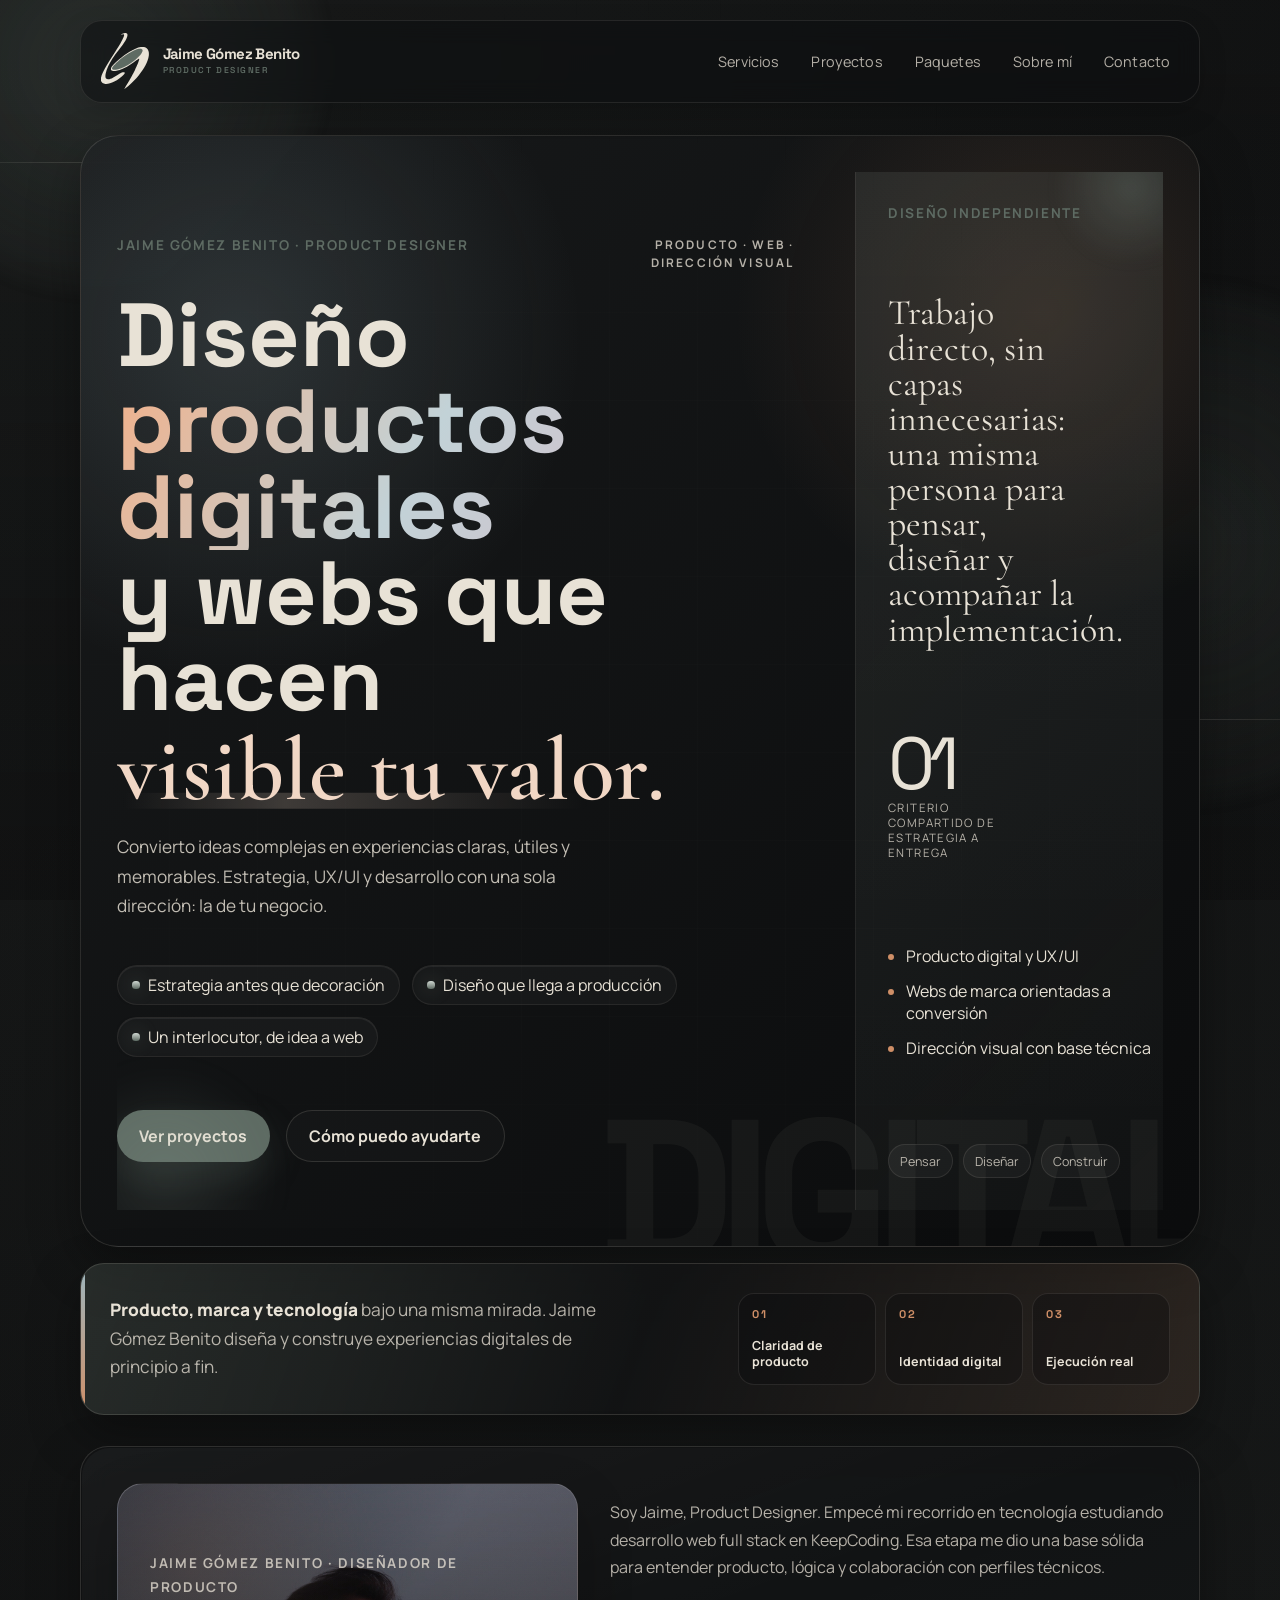
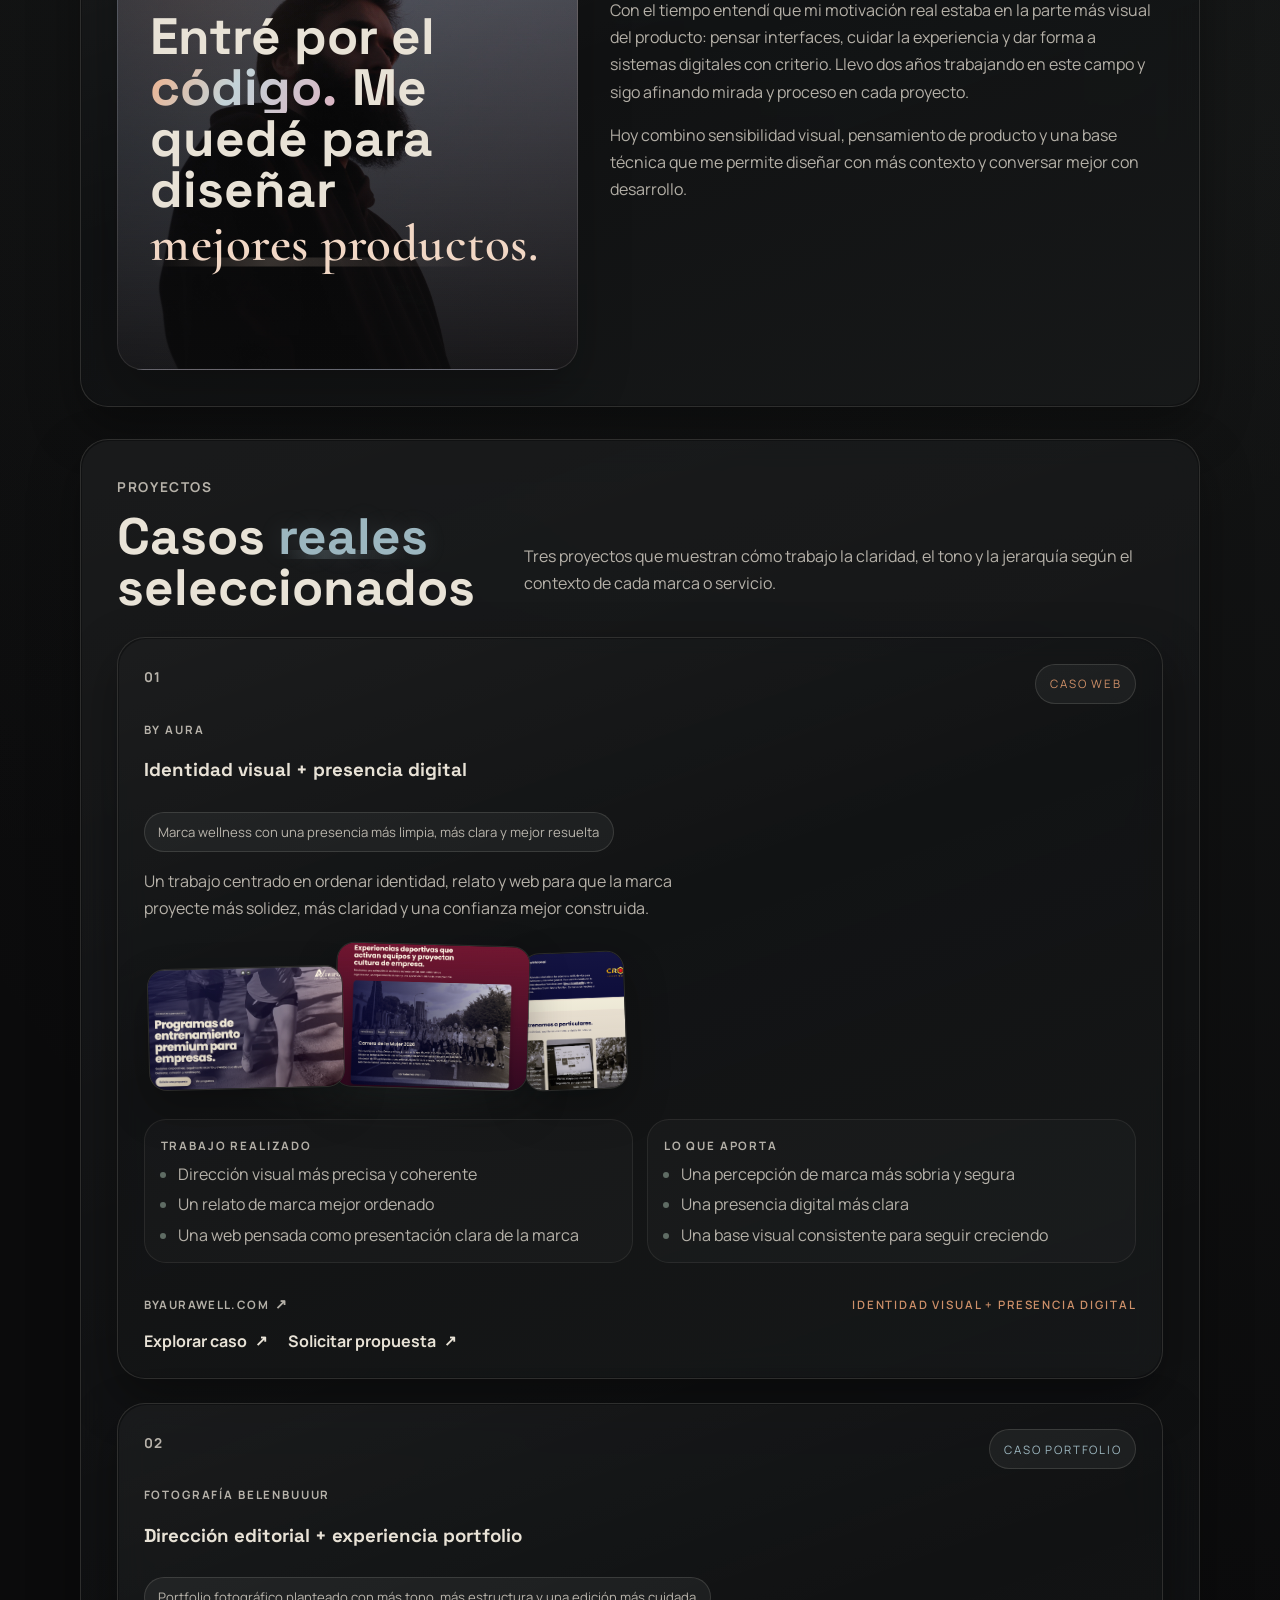
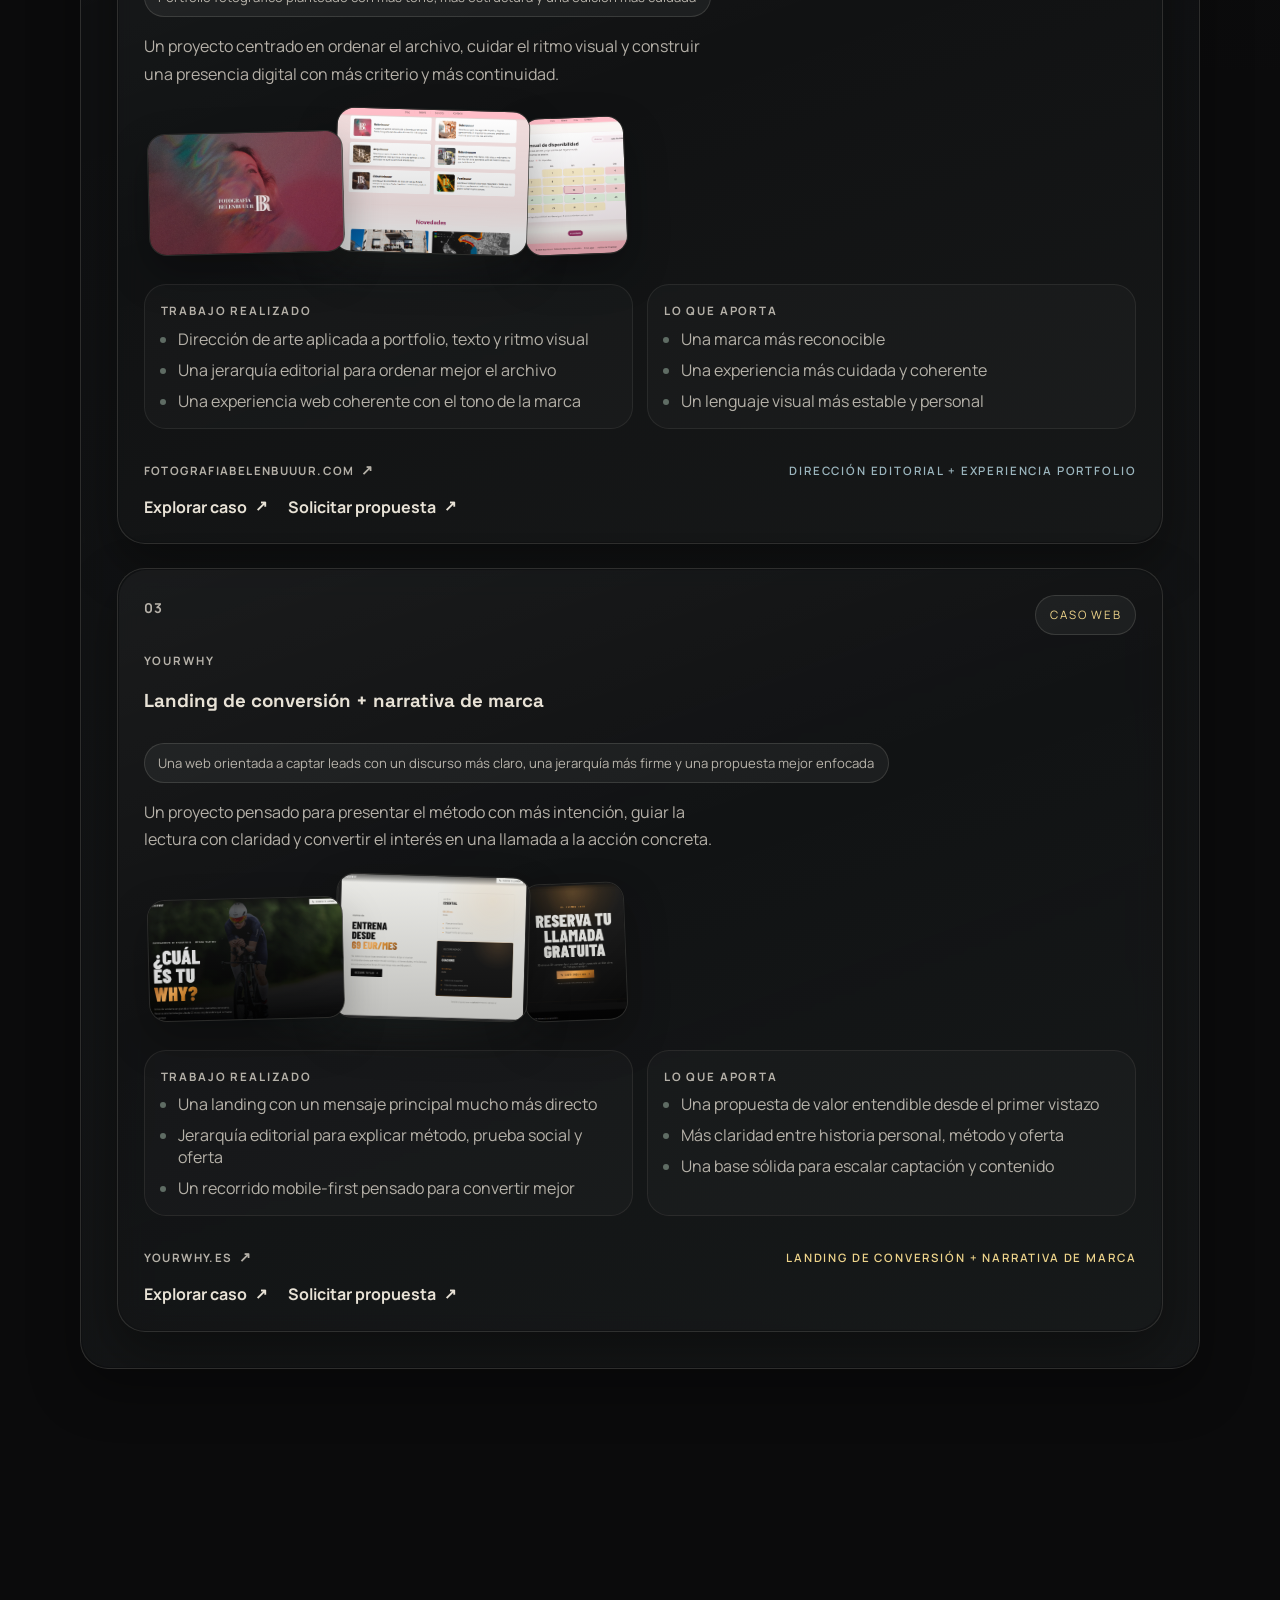
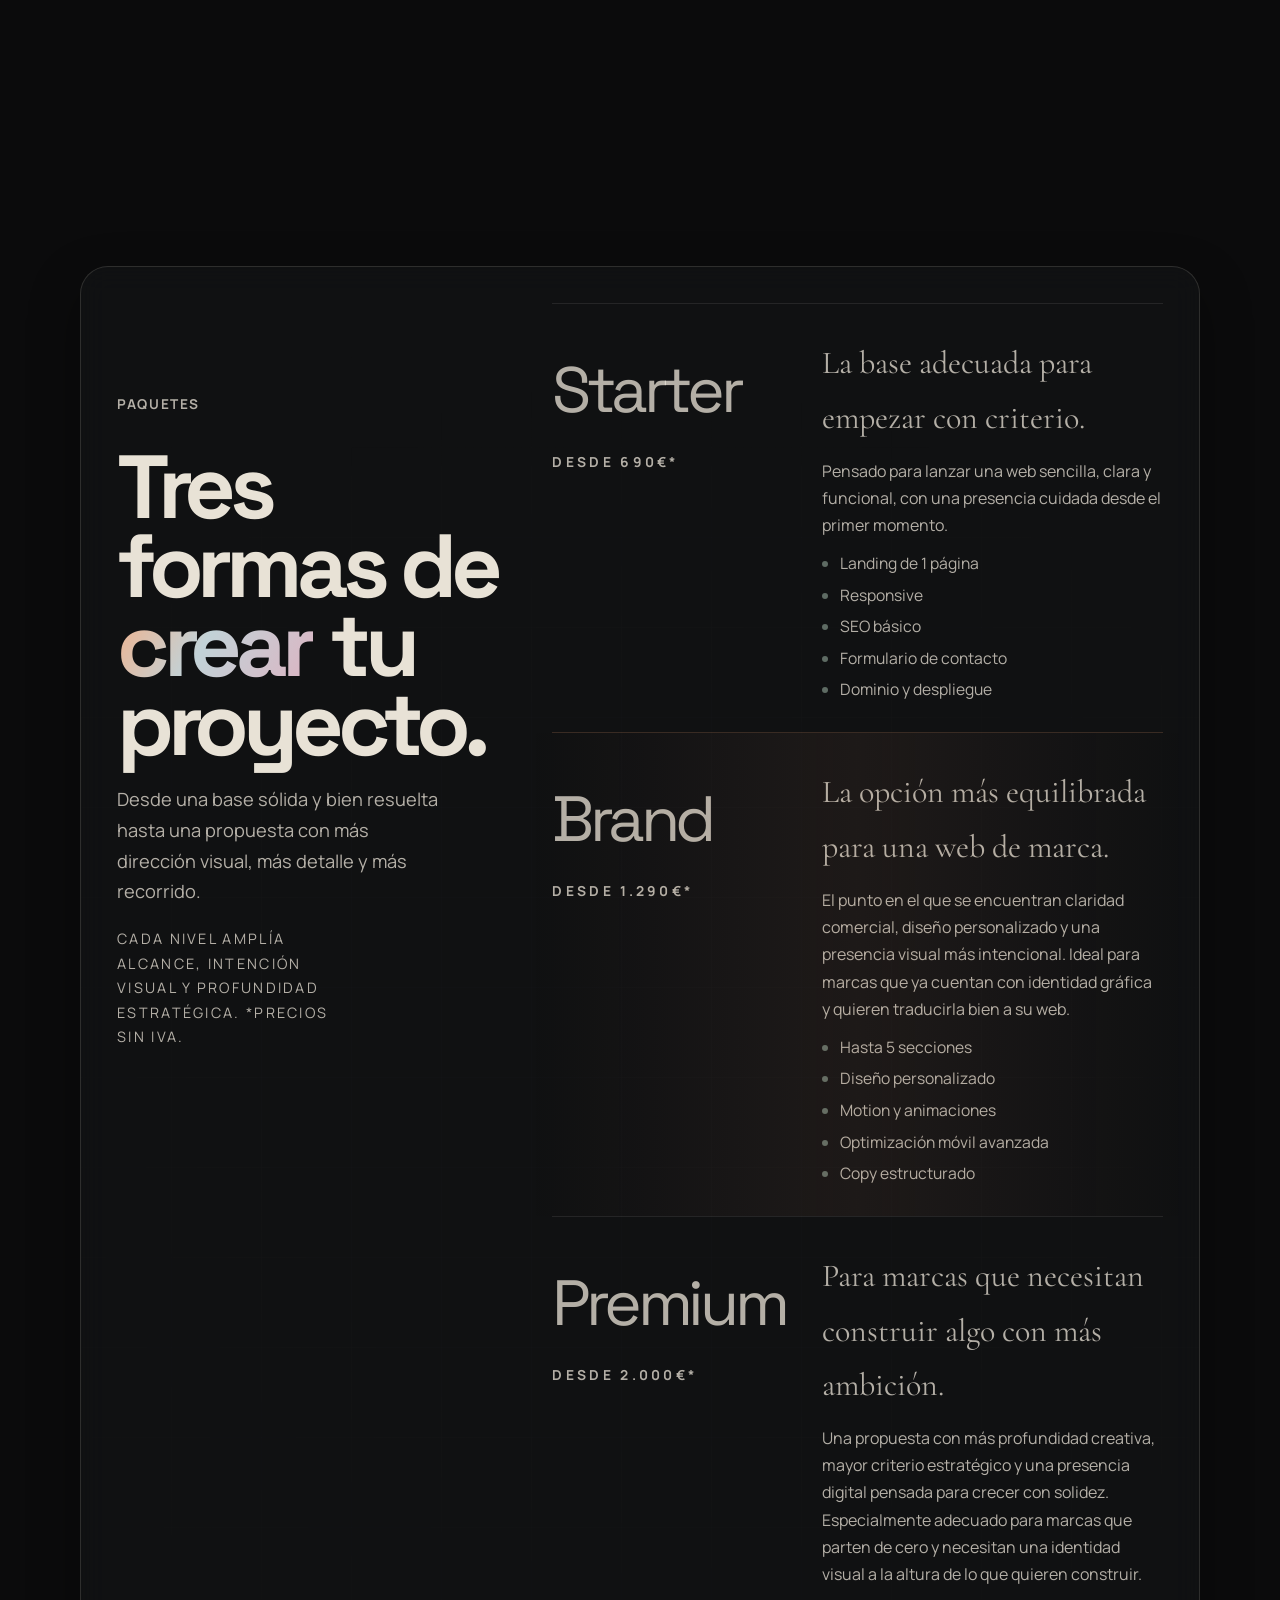
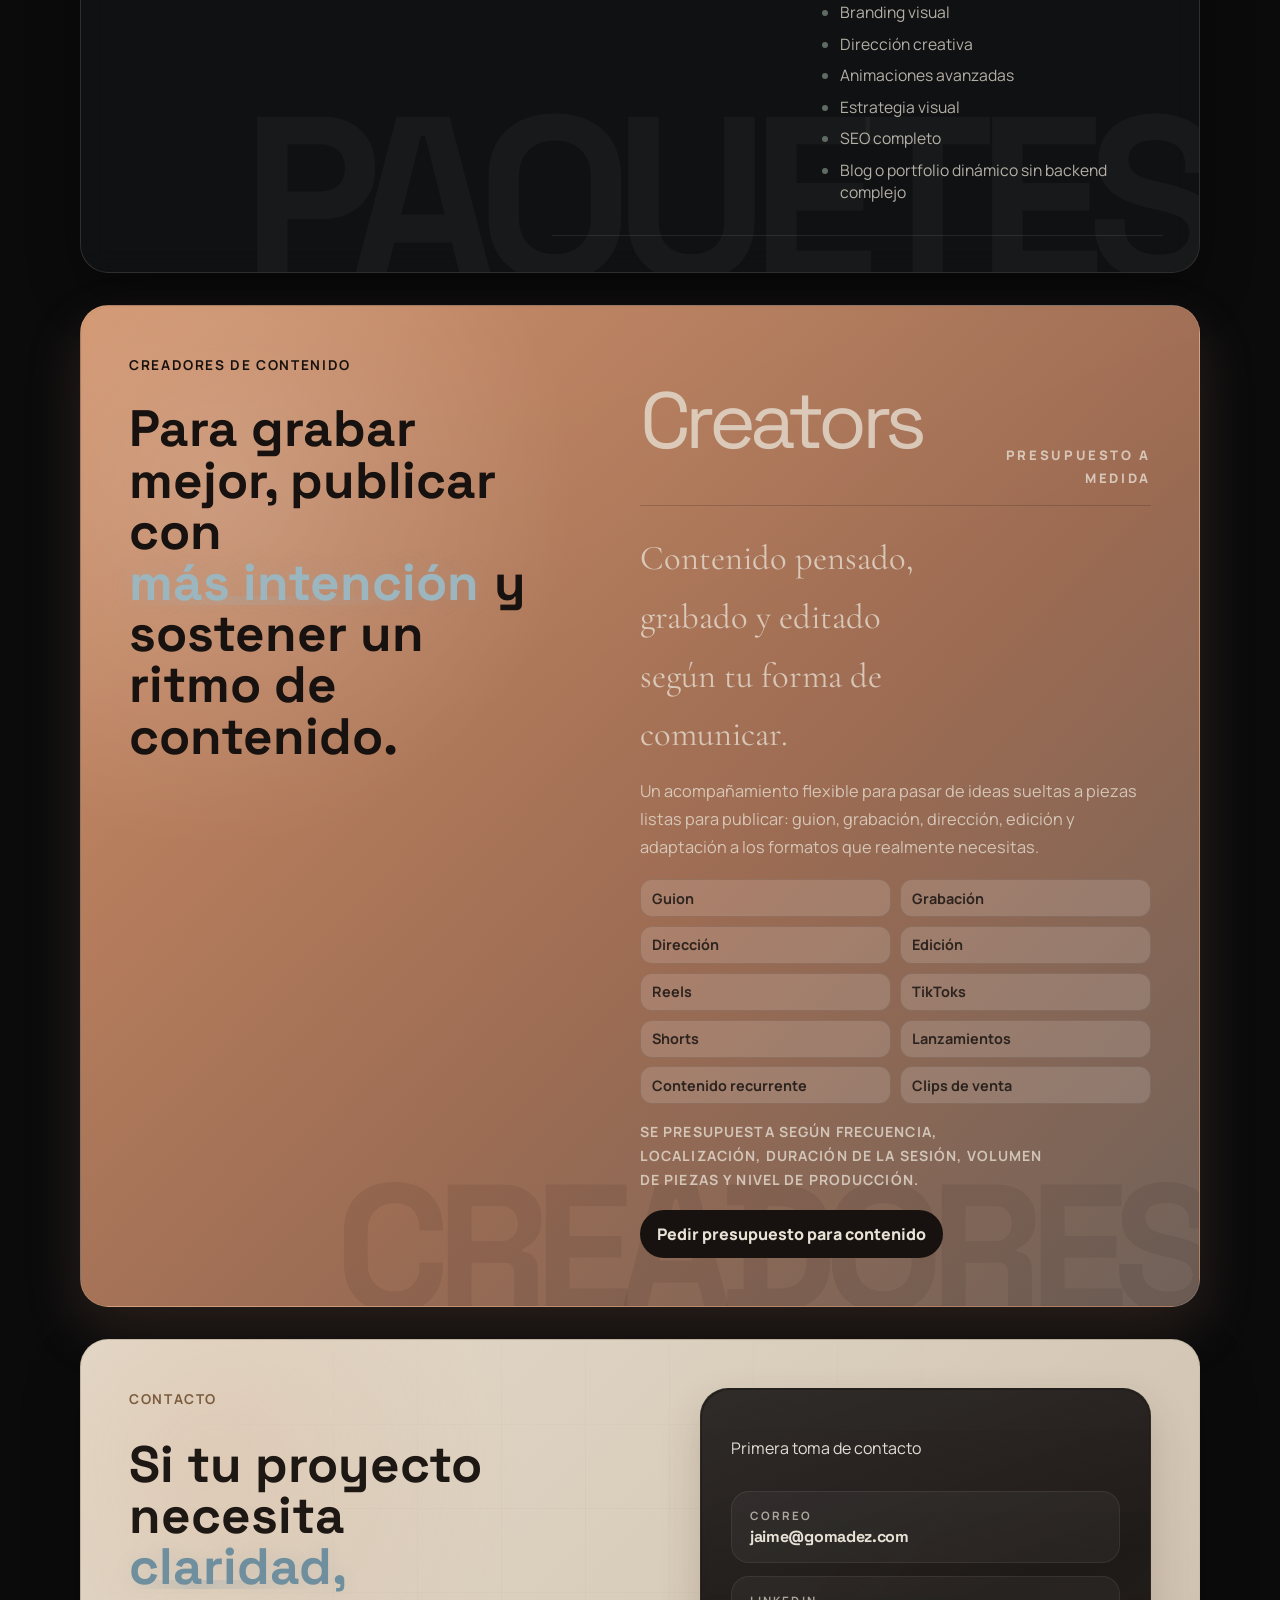
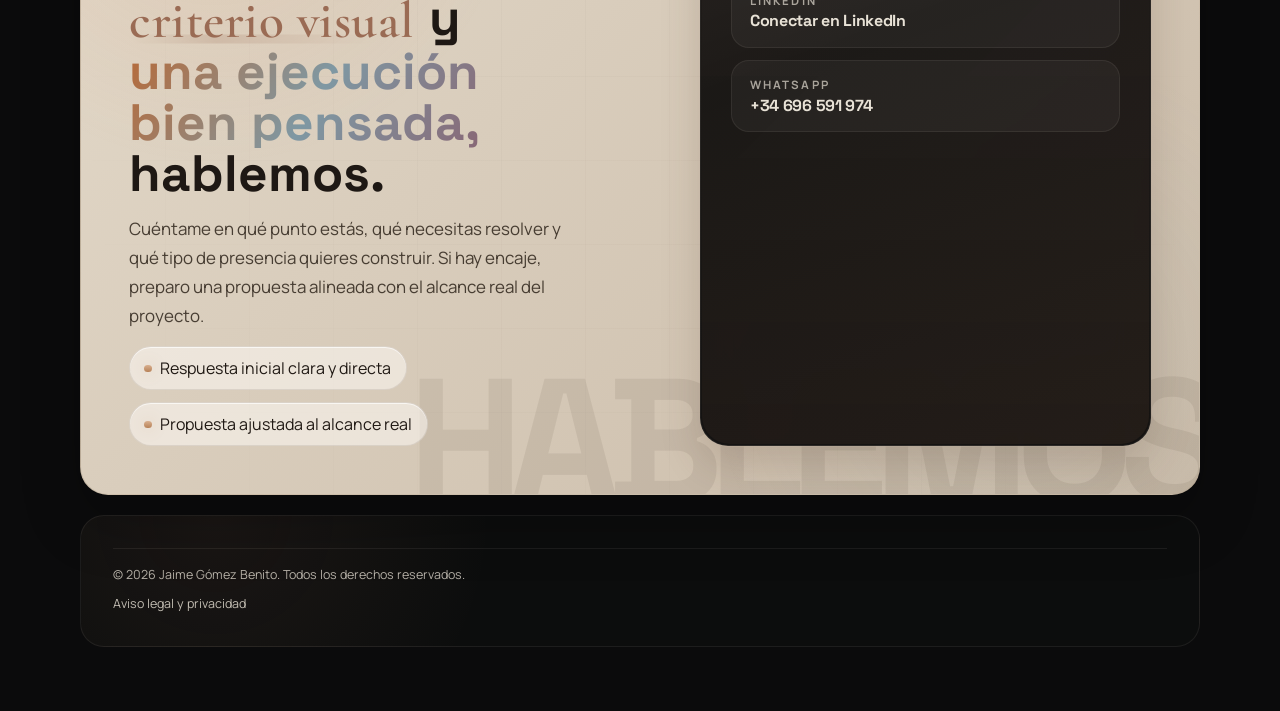
==== commit a6f39371: "logos redes" ====
--- a/index.html
+++ b/index.html
@@ -6,25 +6,25 @@
 	<meta name="viewport" content="width=device-width, initial-scale=1.0">
 
 	<!-- SEO / Social sharing -->
-	<meta name="description" content="Jaime Gómez, diseñador de producto digital. UX/UI, dirección visual y desarrollo web para marcas y negocios digitales.">
+	<meta name="description" content="Jaime Gómez Benito, diseñador de producto digital. UX/UI, dirección visual y desarrollo web para marcas y negocios digitales.">
 	<meta name="robots" content="index, follow">
 	<meta name="theme-color" content="#0B0B0C">
 	<link rel="canonical" href="https://gomadez.com/">
 	<meta property="og:type" content="website">
 	<meta property="og:url" content="https://gomadez.com/">
-	<meta property="og:title" content="Jaime Gómez | Diseño de producto digital y web">
+	<meta property="og:title" content="Jaime Gómez Benito | Diseño de producto digital y web">
 	<meta property="og:description" content="Diseño independiente de producto digital y web. Estrategia, UX/UI, dirección visual y desarrollo para marcas y negocios digitales.">
-	<meta property="og:site_name" content="Jaime Gómez">
+	<meta property="og:site_name" content="Jaime Gómez Benito">
 	<meta property="og:image" content="https://gomadez.com/media/logos/og-image.png">
 	<meta property="og:image:type" content="image/png">
 	<meta property="og:image:width" content="1200">
 	<meta property="og:image:height" content="630">
-	<meta property="og:image:alt" content="Jaime Gómez, diseño de producto digital y web">
+	<meta property="og:image:alt" content="Jaime Gómez Benito, diseño de producto digital y web">
 	<meta name="twitter:card" content="summary_large_image">
-	<meta name="twitter:title" content="Jaime Gómez | Diseño de producto digital y web">
+	<meta name="twitter:title" content="Jaime Gómez Benito | Diseño de producto digital y web">
 	<meta name="twitter:description" content="Diseño independiente de producto digital y web. Estrategia, UX/UI, dirección visual y desarrollo.">
 	<meta name="twitter:image" content="https://gomadez.com/media/logos/og-image.png">
-	<title>Jaime Gómez | Diseño de producto digital y web</title>
+	<title>Jaime Gómez Benito | Diseño de producto digital y web</title>
 
 	<!-- Favicons -->
 	<link rel="icon" type="image/svg+xml" href="media/logos/favicon.svg">
@@ -43,14 +43,14 @@
 			{
 				"@type": "WebSite",
 				"@id": "https://gomadez.com/#website",
-				"name": "Jaime Gómez — Diseño de producto digital y web",
+				"name": "Jaime Gómez Benito — Diseño de producto digital y web",
 				"alternateName": "gomadez.com",
 				"url": "https://gomadez.com/"
 			},
 			{
 				"@type": "Person",
 				"@id": "https://gomadez.com/#jaime",
-				"name": "Jaime Gómez",
+				"name": "Jaime Gómez Benito",
 				"url": "https://gomadez.com/",
 				"description": "Diseñador independiente de producto digital y web.",
 				"jobTitle": "Diseñador de producto digital y web",
@@ -61,8 +61,8 @@
 			{
 				"@type": "ProfessionalService",
 				"@id": "https://gomadez.com/#studio",
-				"name": "Jaime Gómez",
-				"alternateName": "Jaime Gómez — Diseño de producto digital y web",
+				"name": "Jaime Gómez Benito",
+				"alternateName": "Jaime Gómez Benito — Diseño de producto digital y web",
 				"url": "https://gomadez.com/",
 				"founder": { "@id": "https://gomadez.com/#jaime" },
 				"email": "info@gomadez.com",
@@ -96,10 +96,10 @@
 	<div class="site-shell">
 		<!-- Header / navegacion -->
 		<header class="site-header">
-			<a class="brand" href="#inicio" aria-label="Jaime Gómez, Product Designer, ir al inicio">
+			<a class="brand" href="#inicio" aria-label="Jaime Gómez Benito, Product Designer, ir al inicio">
 				<img class="brand-mark" src="media/logos/jaime-gomez-logo.svg" alt="" width="88" height="88">
 				<span class="brand-copy">
-					<span class="brand-title">Jaime Gómez</span>
+					<span class="brand-title">Jaime Gómez Benito</span>
 					<span class="brand-subtitle">Product Designer</span>
 				</span>
 			</a>
@@ -123,7 +123,7 @@
 				<!-- Mensaje principal -->
 				<div class="hero-copy reveal-on-load">
 					<div class="hero-copy-topline">
-						<p class="eyebrow">Jaime Gómez · Product Designer</p>
+						<p class="eyebrow">Jaime Gómez Benito · Product Designer</p>
 						<p class="hero-stamp">Producto · Web · Dirección visual</p>
 					</div>
 					<h1 class="kinetic-title">Diseño <span class="title-accent title-accent-gradient">productos digitales</span> y webs que hacen <span class="title-accent title-accent-serif">visible tu valor.</span></h1>
@@ -161,8 +161,8 @@
 				</aside>
 			</section>
 
-			<section class="positioning-strip reveal-on-load" aria-label="Posicionamiento profesional de Jaime Gómez">
-				<p class="positioning-intro"><span>Producto, marca y tecnología</span> bajo una misma mirada. Jaime Gómez diseña y construye experiencias digitales de principio a fin.</p>
+			<section class="positioning-strip reveal-on-load" aria-label="Posicionamiento profesional de Jaime Gómez Benito">
+				<p class="positioning-intro"><span>Producto, marca y tecnología</span> bajo una misma mirada. Jaime Gómez Benito diseña y construye experiencias digitales de principio a fin.</p>
 				<div class="positioning-points">
 					<p><strong>01</strong><span>Claridad de producto</span></p>
 					<p><strong>02</strong><span>Identidad digital</span></p>
@@ -174,14 +174,14 @@
 			<section id="sobre-mi" class="content-section split-section reveal-on-scroll">
 				<!-- Titular de seccion -->
 				<div class="about-heading">
-					<p class="section-tag">Jaime Gómez · Diseñador de producto</p>
+					<p class="section-tag">Jaime Gómez Benito · Diseñador de producto</p>
 					<h2 class="kinetic-title">Entré por el <span class="title-accent title-accent-gradient">código.</span> Me quedé para diseñar <span class="title-accent title-accent-serif">mejores productos.</span></h2>
 				</div>
 
 				<!-- Cuerpo editorial / bio -->
 				<div class="about-copy">
 					<p>
-						Soy Jaime Gómez, Product Designer. Empecé mi recorrido en tecnología estudiando desarrollo web full stack en KeepCoding. Esa etapa me dio una base sólida para entender producto, lógica y colaboración con perfiles técnicos.
+						Soy Jaime, Product Designer. Empecé mi recorrido en tecnología estudiando desarrollo web full stack en KeepCoding. Esa etapa me dio una base sólida para entender producto, lógica y colaboración con perfiles técnicos.
 					</p>
 					<p>
 						Con el tiempo entendí que mi motivación real estaba en la parte más visual del producto: pensar interfaces, cuidar la experiencia y dar forma a sistemas digitales con criterio. Llevo dos años trabajando en este campo y sigo afinando mirada y proceso en cada proyecto.
@@ -533,7 +533,7 @@
 		<!-- Footer / legal -->
 		<footer class="site-footer">
 			<div class="footer-legal">
-				<p>© 2026 Jaime Gómez. Todos los derechos reservados.</p>
+				<p>© 2026 Jaime Gómez Benito. Todos los derechos reservados.</p>
 				<a href="legal/index.html">Aviso legal y privacidad</a>
 			</div>
 		</footer>
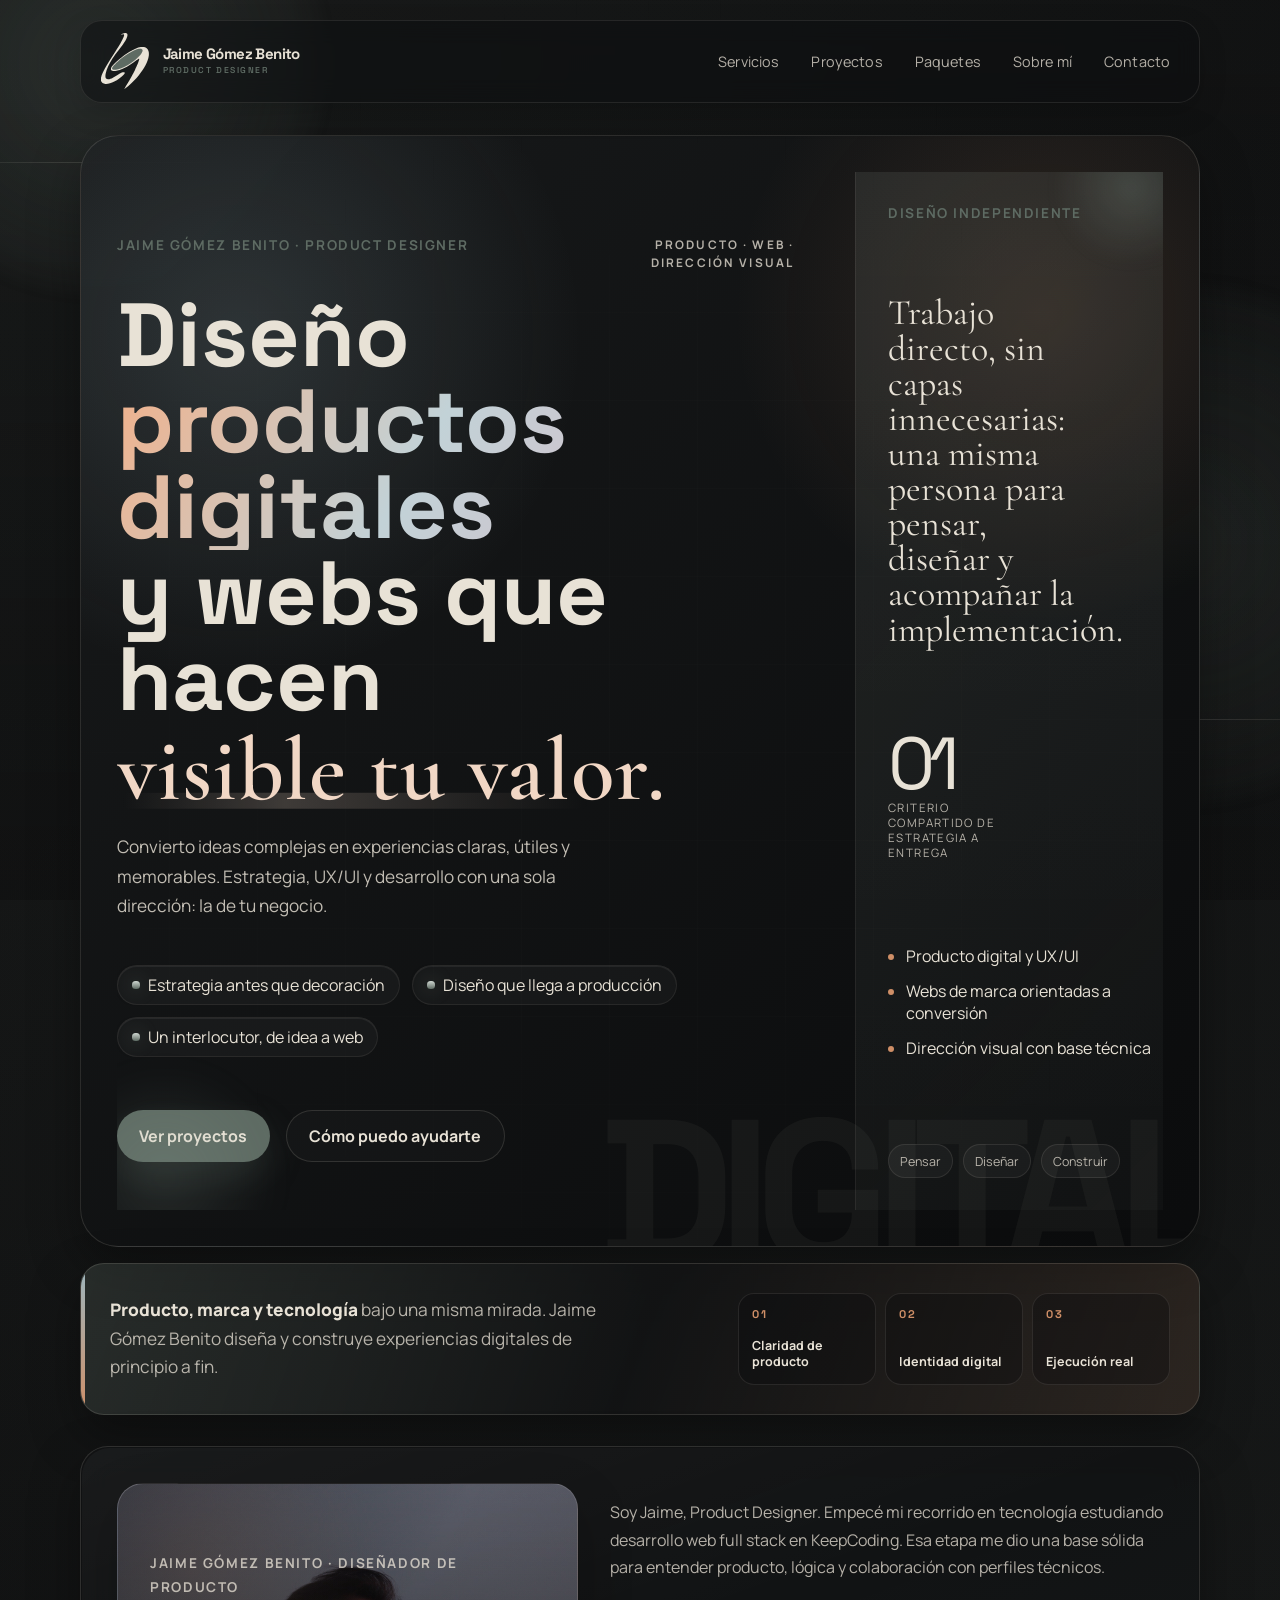
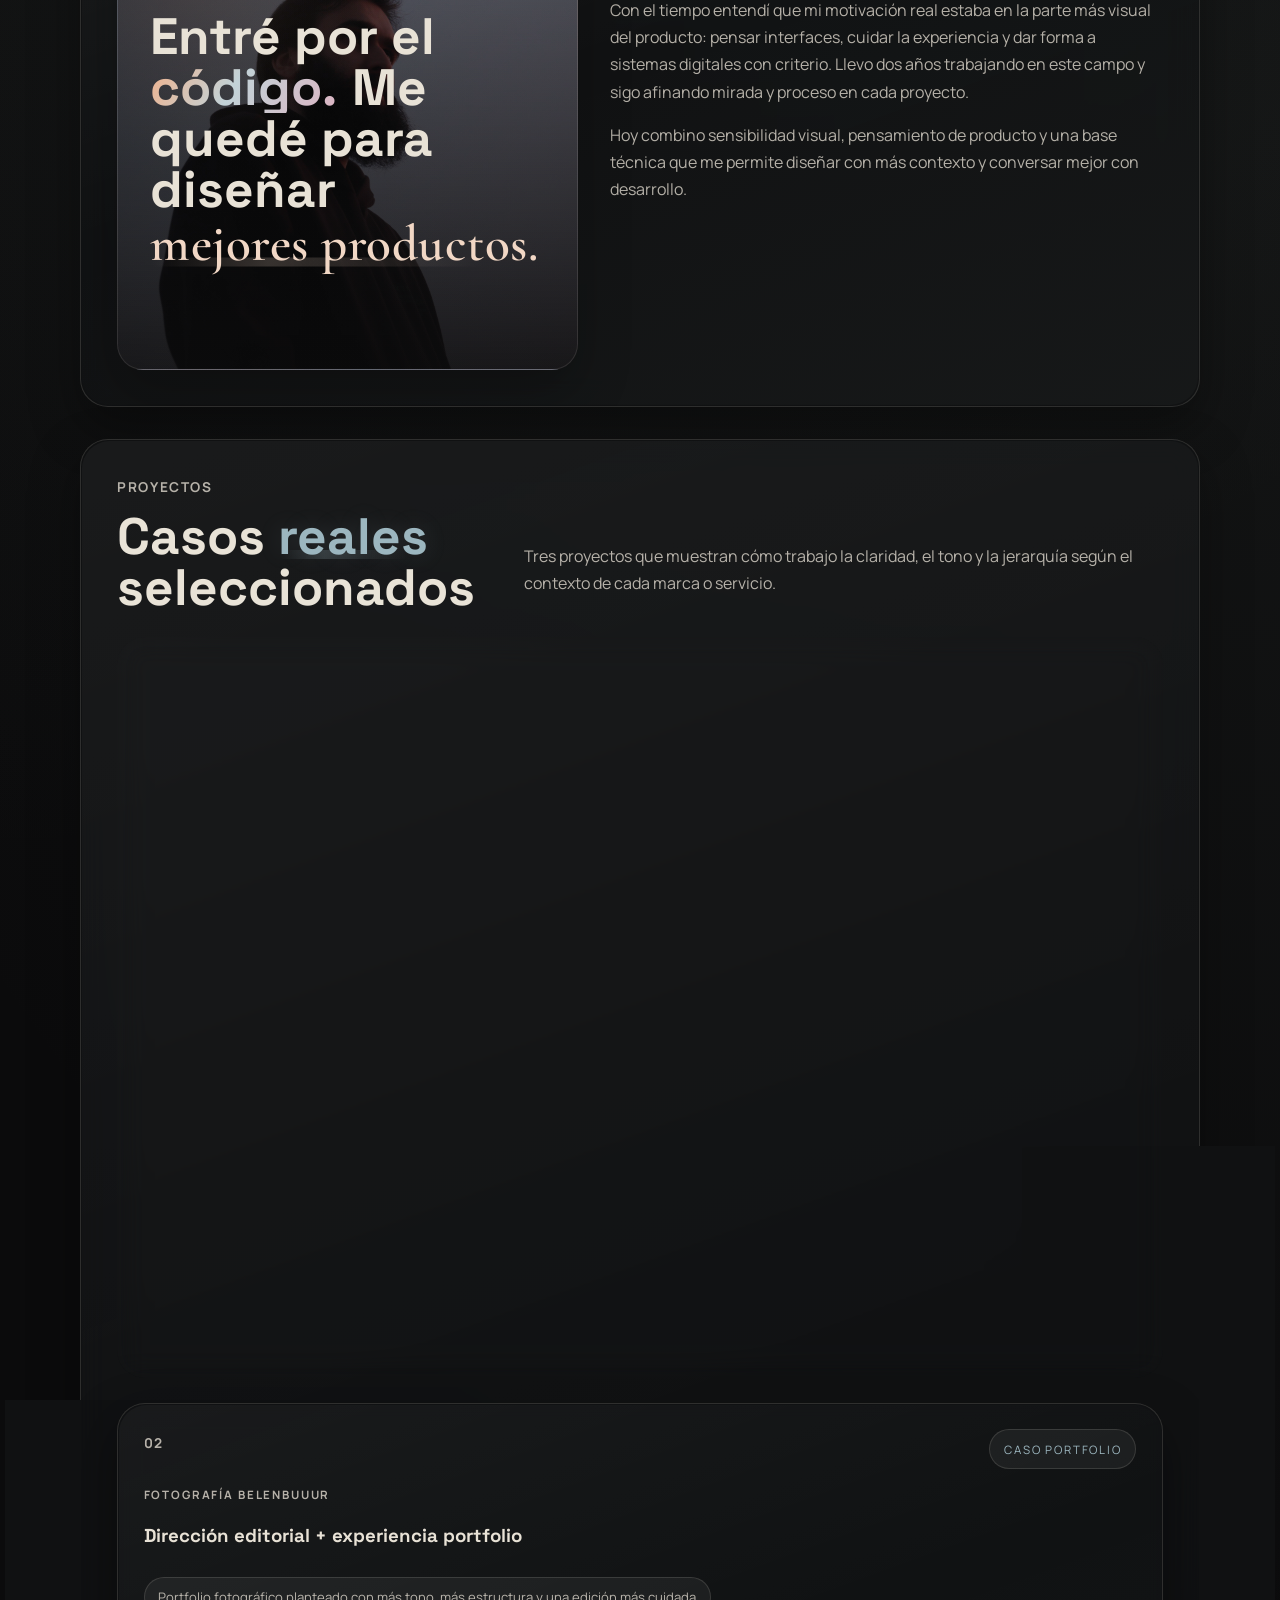
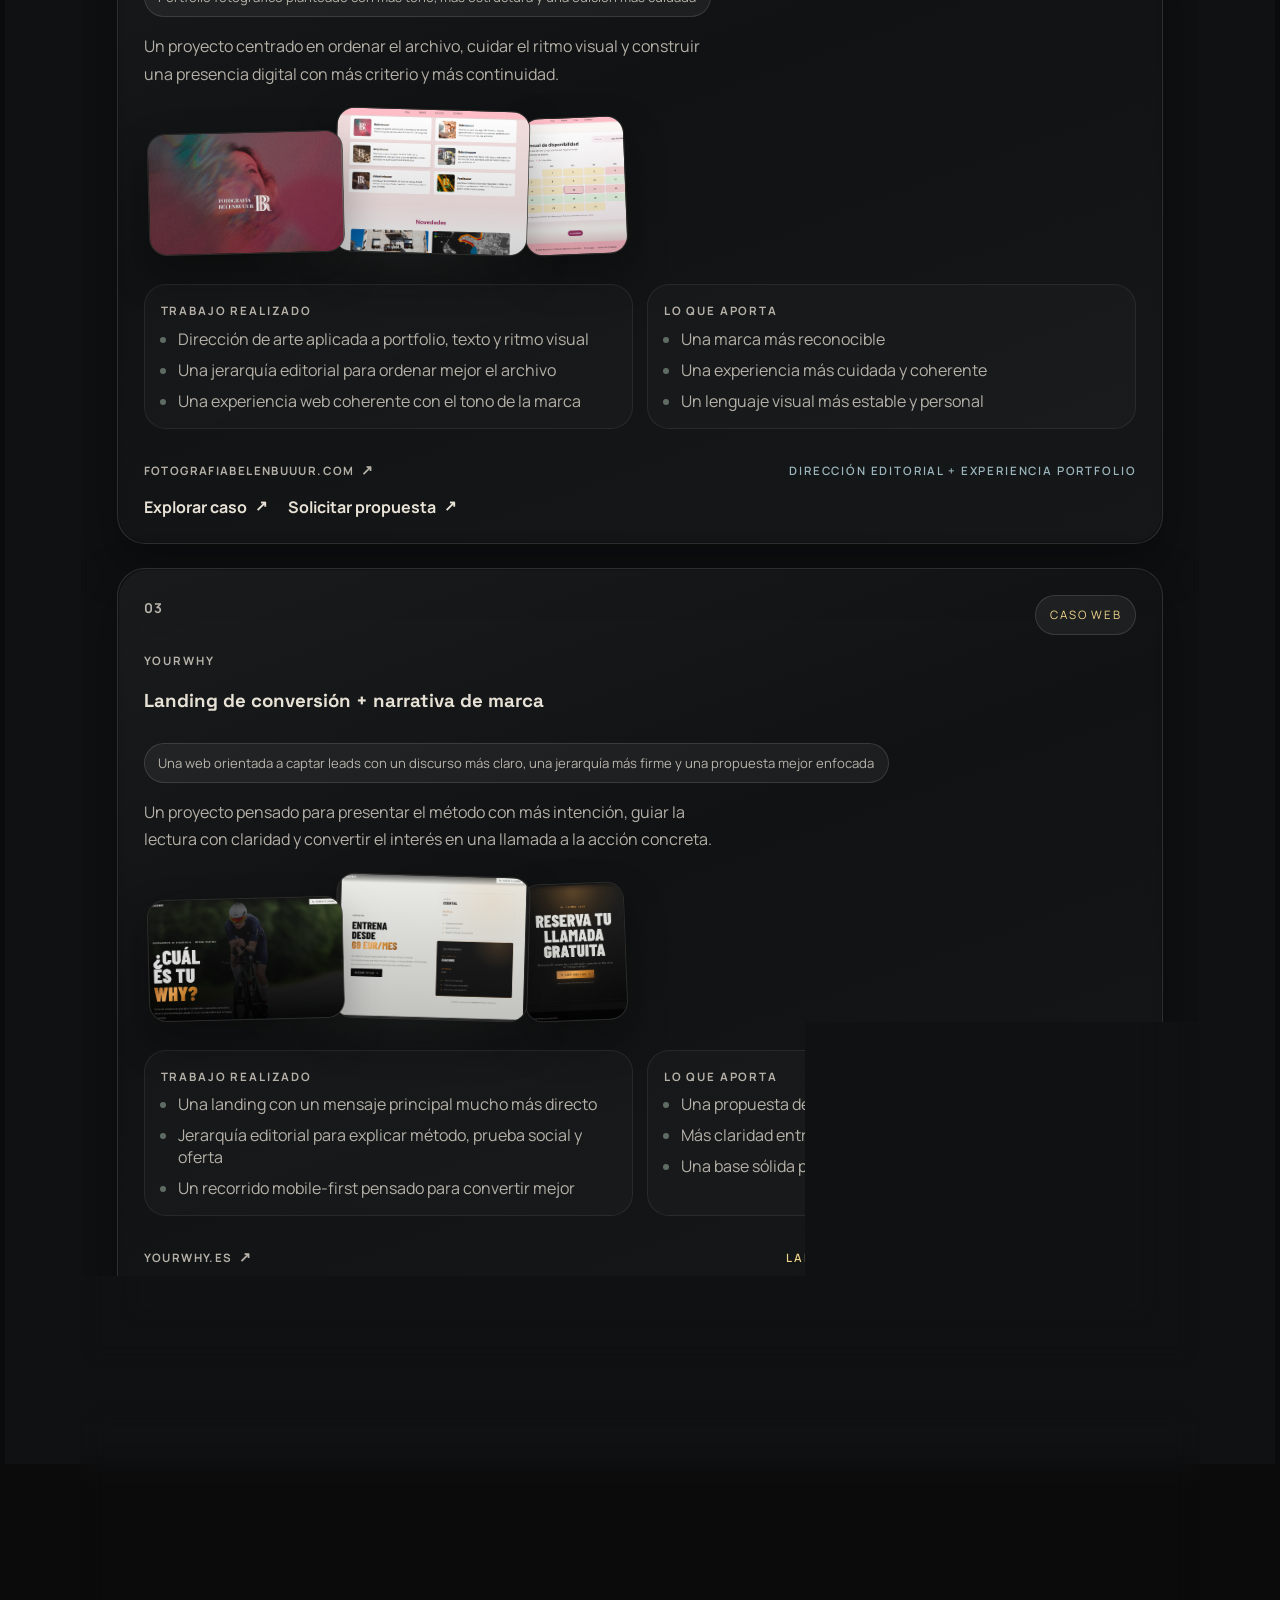
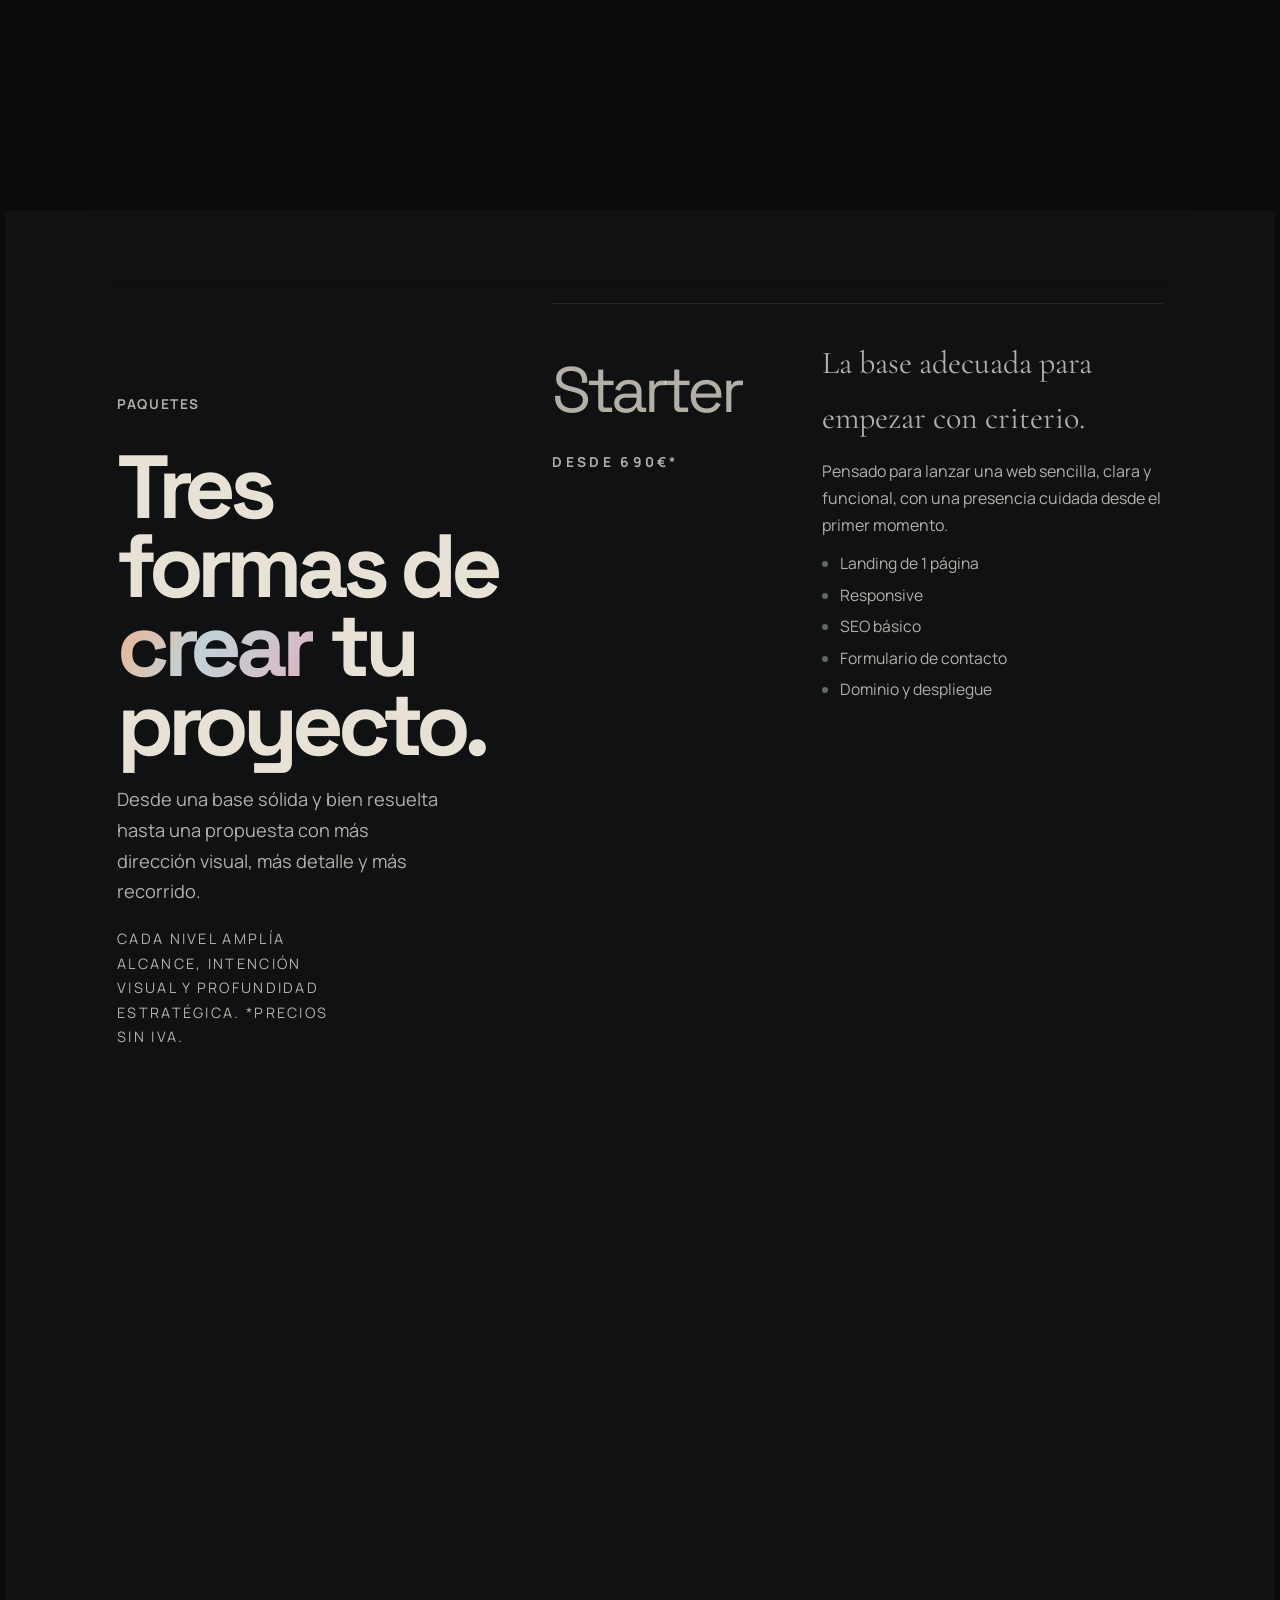
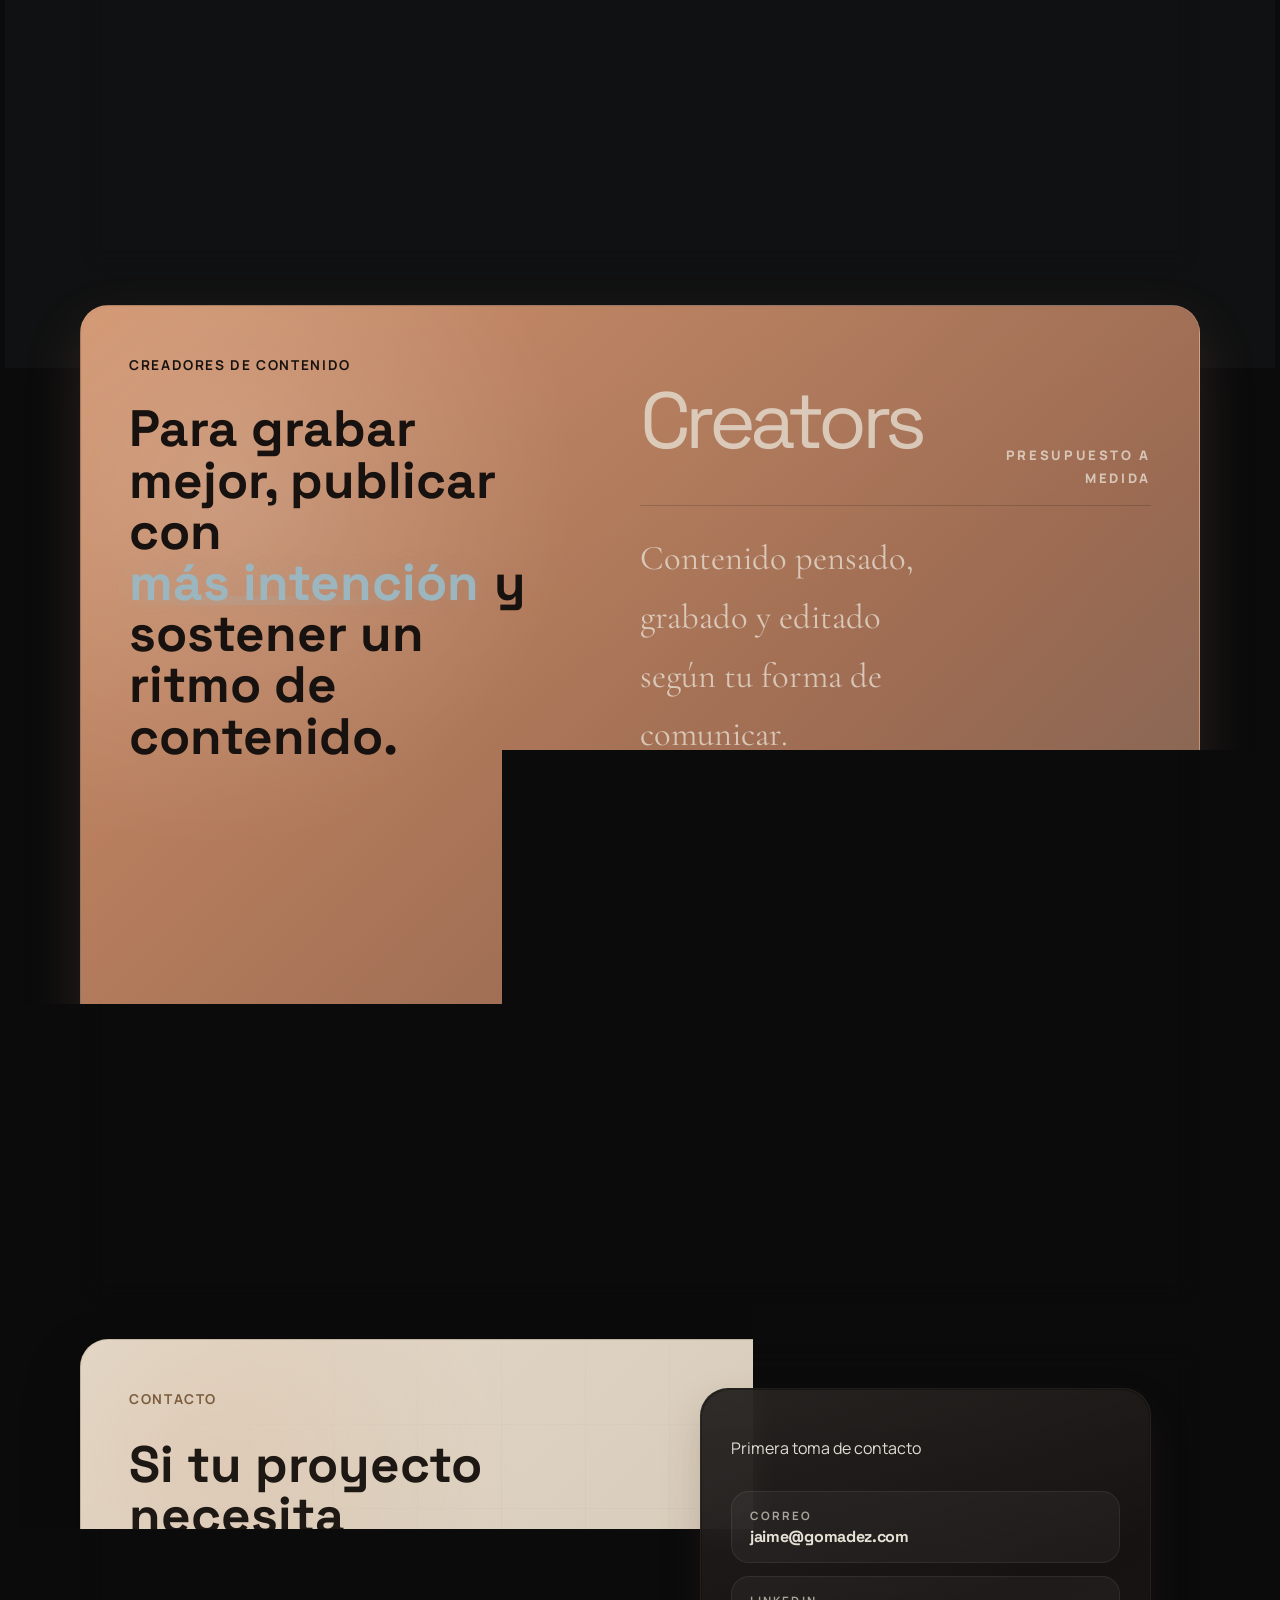
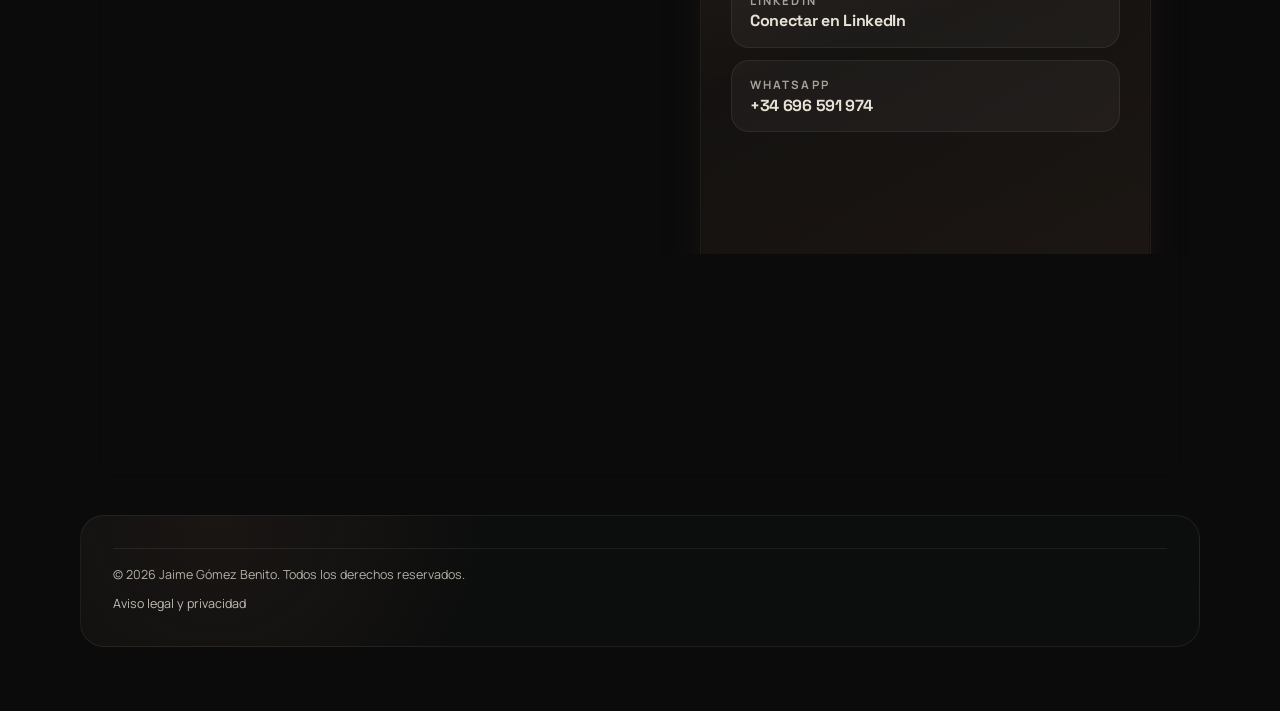
==== commit 9d7e01ac: "nuevo meta" ====
--- a/index.html
+++ b/index.html
@@ -33,6 +33,7 @@
 	<link rel="icon" type="image/png" sizes="96x96" href="media/logos/favicon-96x96.png">
 	<link rel="icon" type="image/png" sizes="48x48" href="media/logos/favicon-48x48.png">
 	<link rel="icon" type="image/png" sizes="192x192" href="media/logos/favicon-192x192.png">
+	<link rel="icon" type="image/png" sizes="200x200" href="media/logos/favicon-200x200.png">
 	<link rel="apple-touch-icon" sizes="180x180" href="media/logos/apple-touch-icon.png">
 	<link rel="manifest" href="media/logos/site.webmanifest">
 
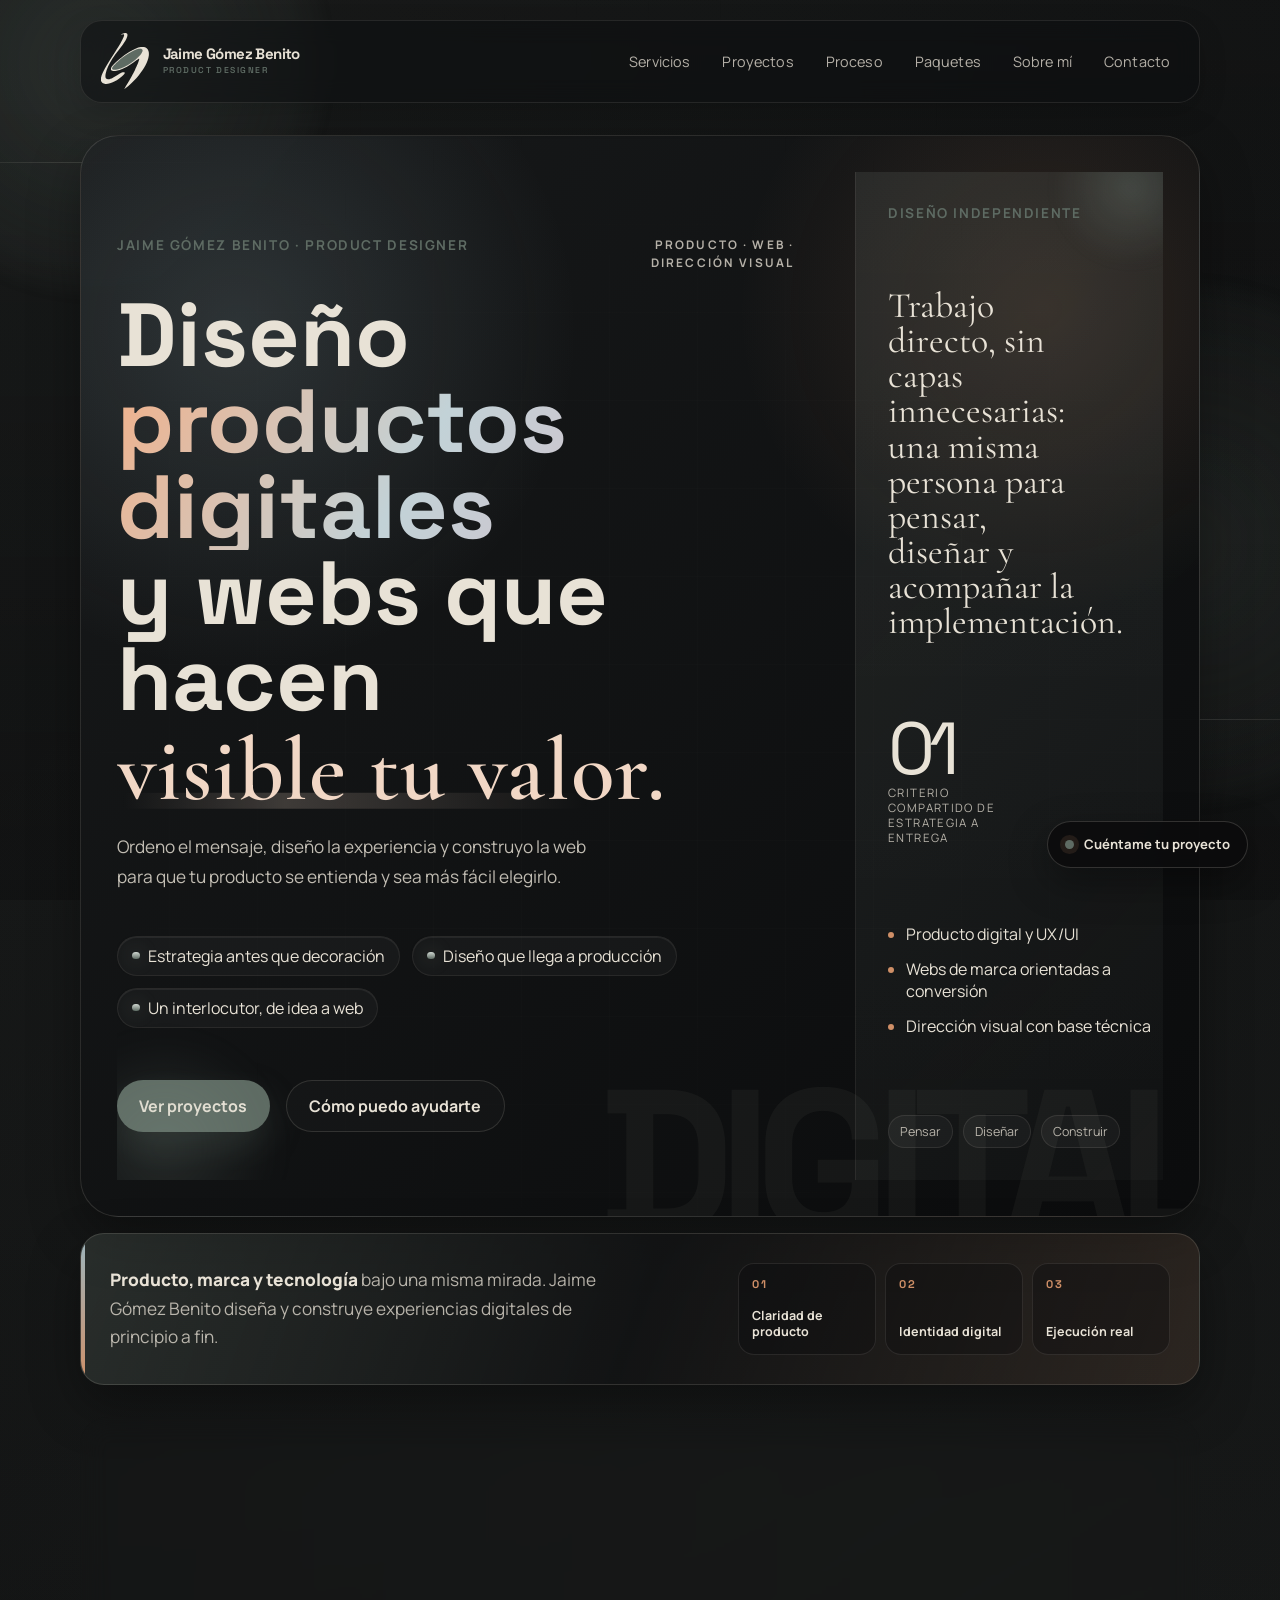
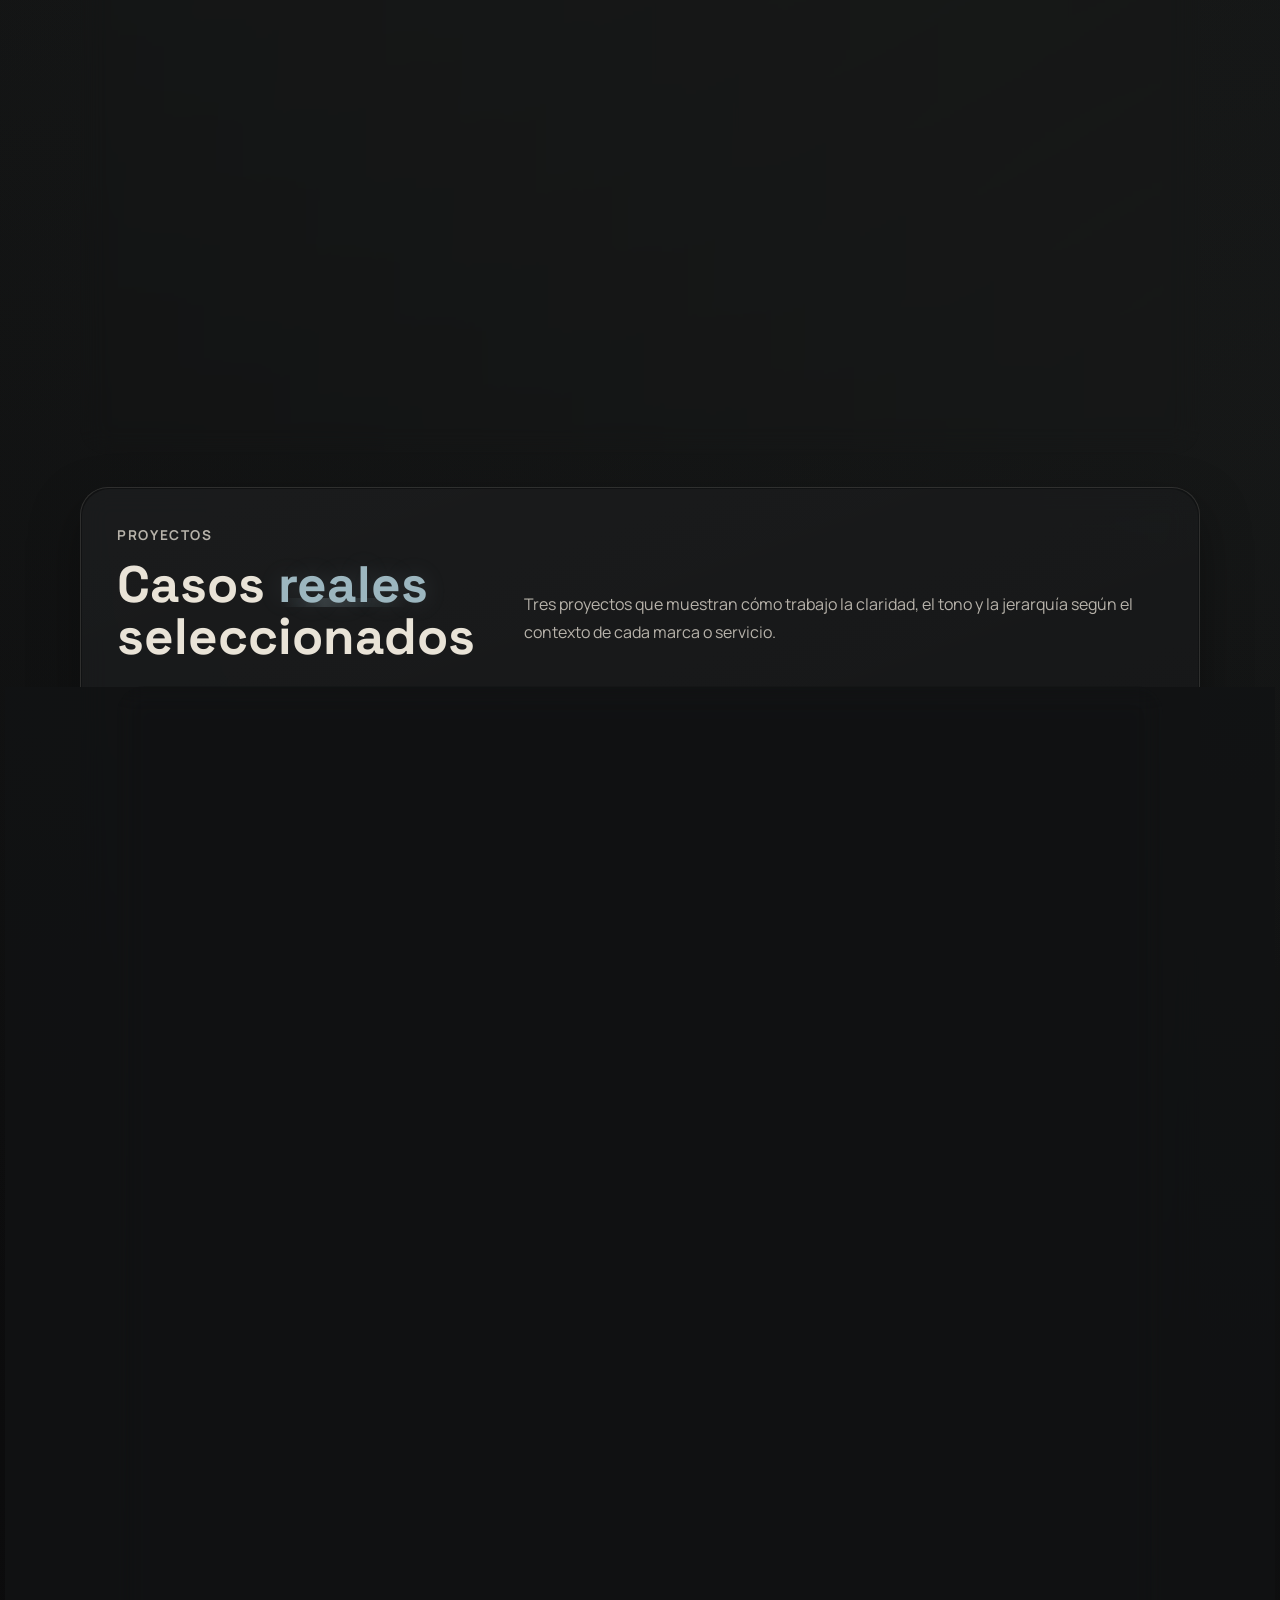
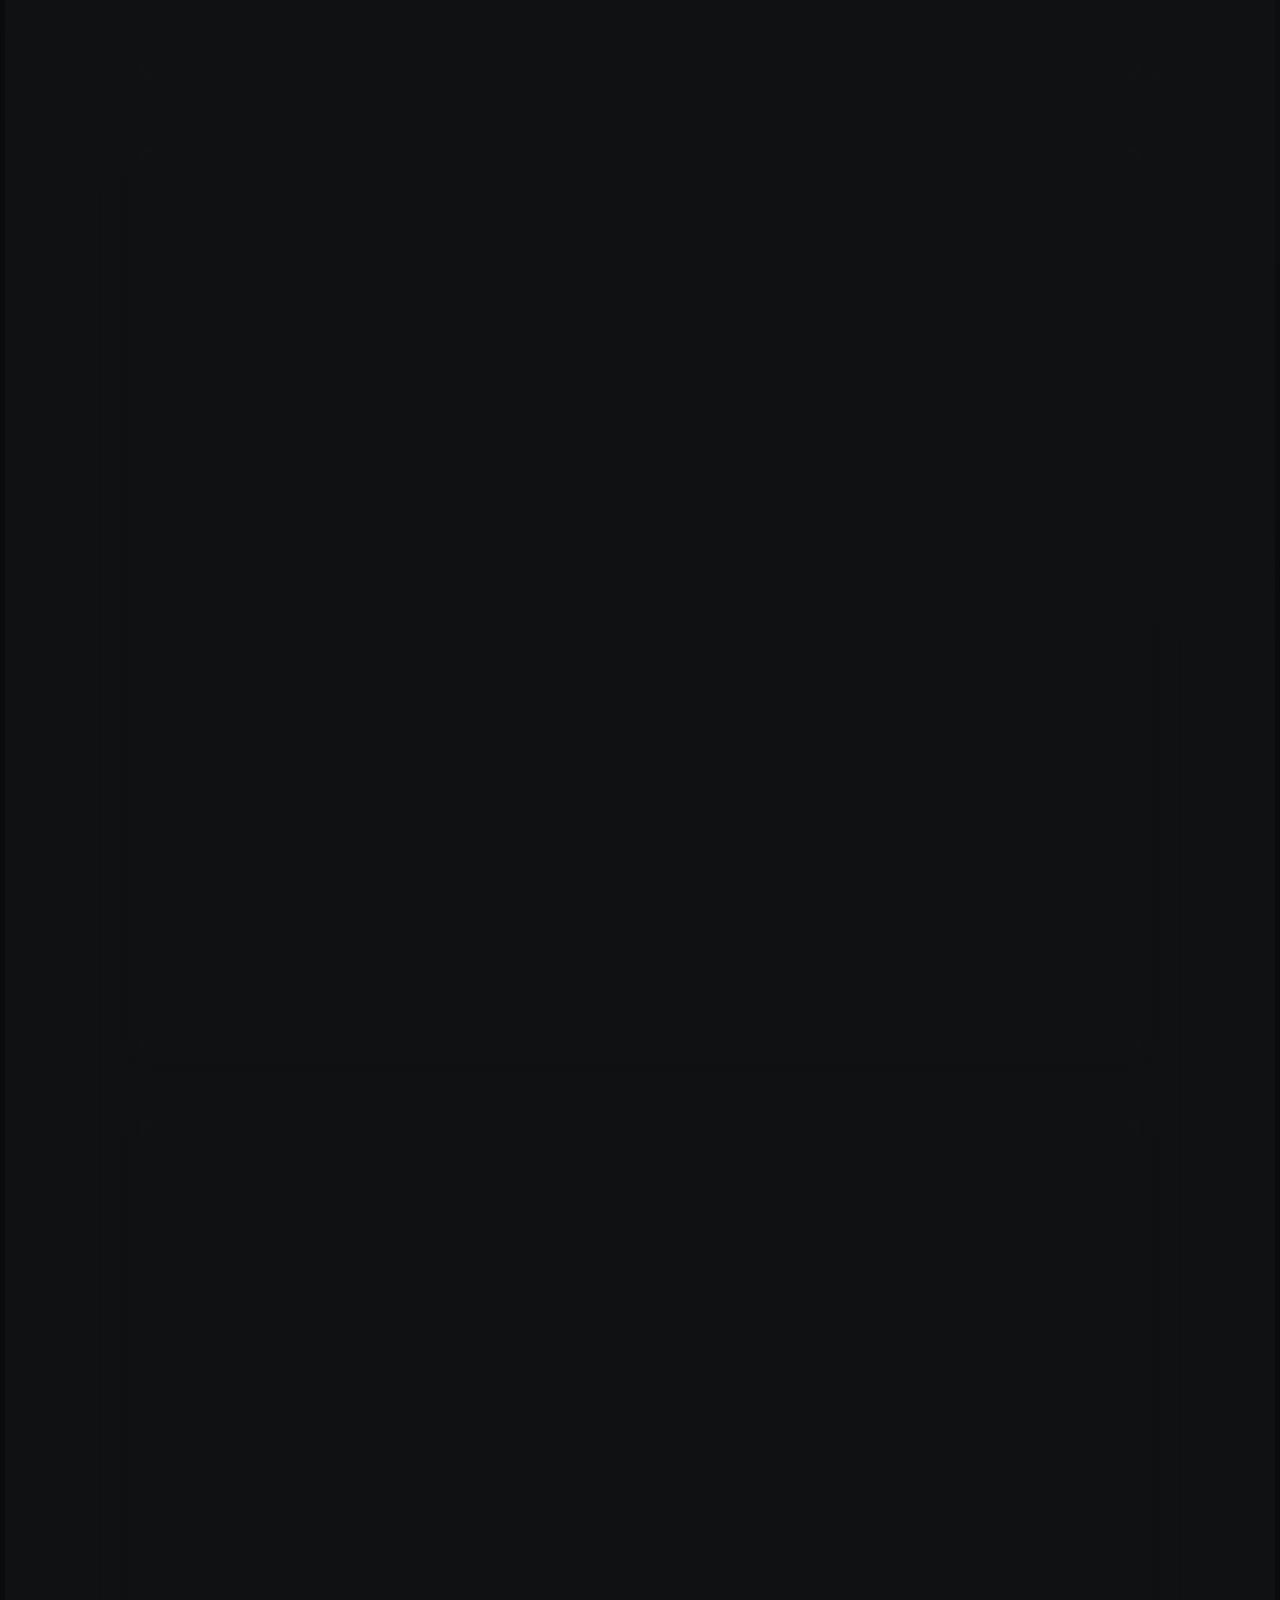
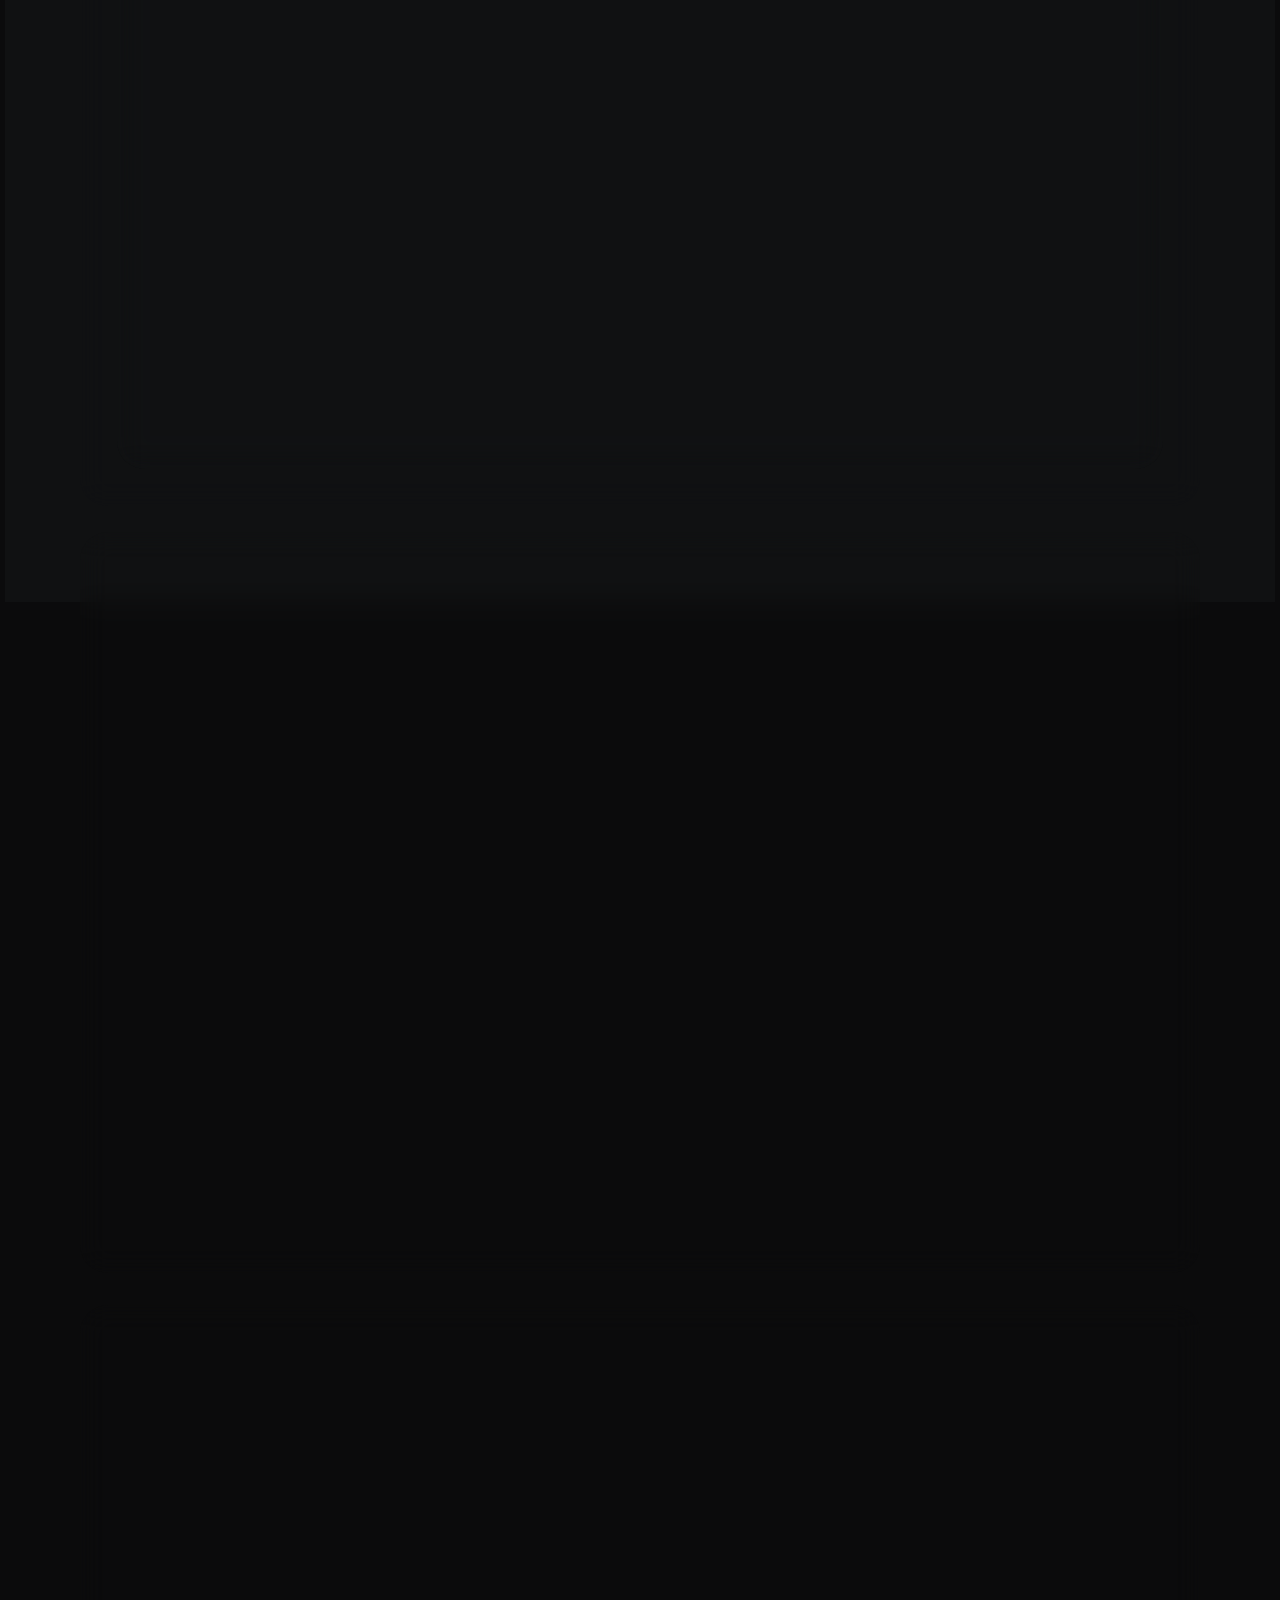
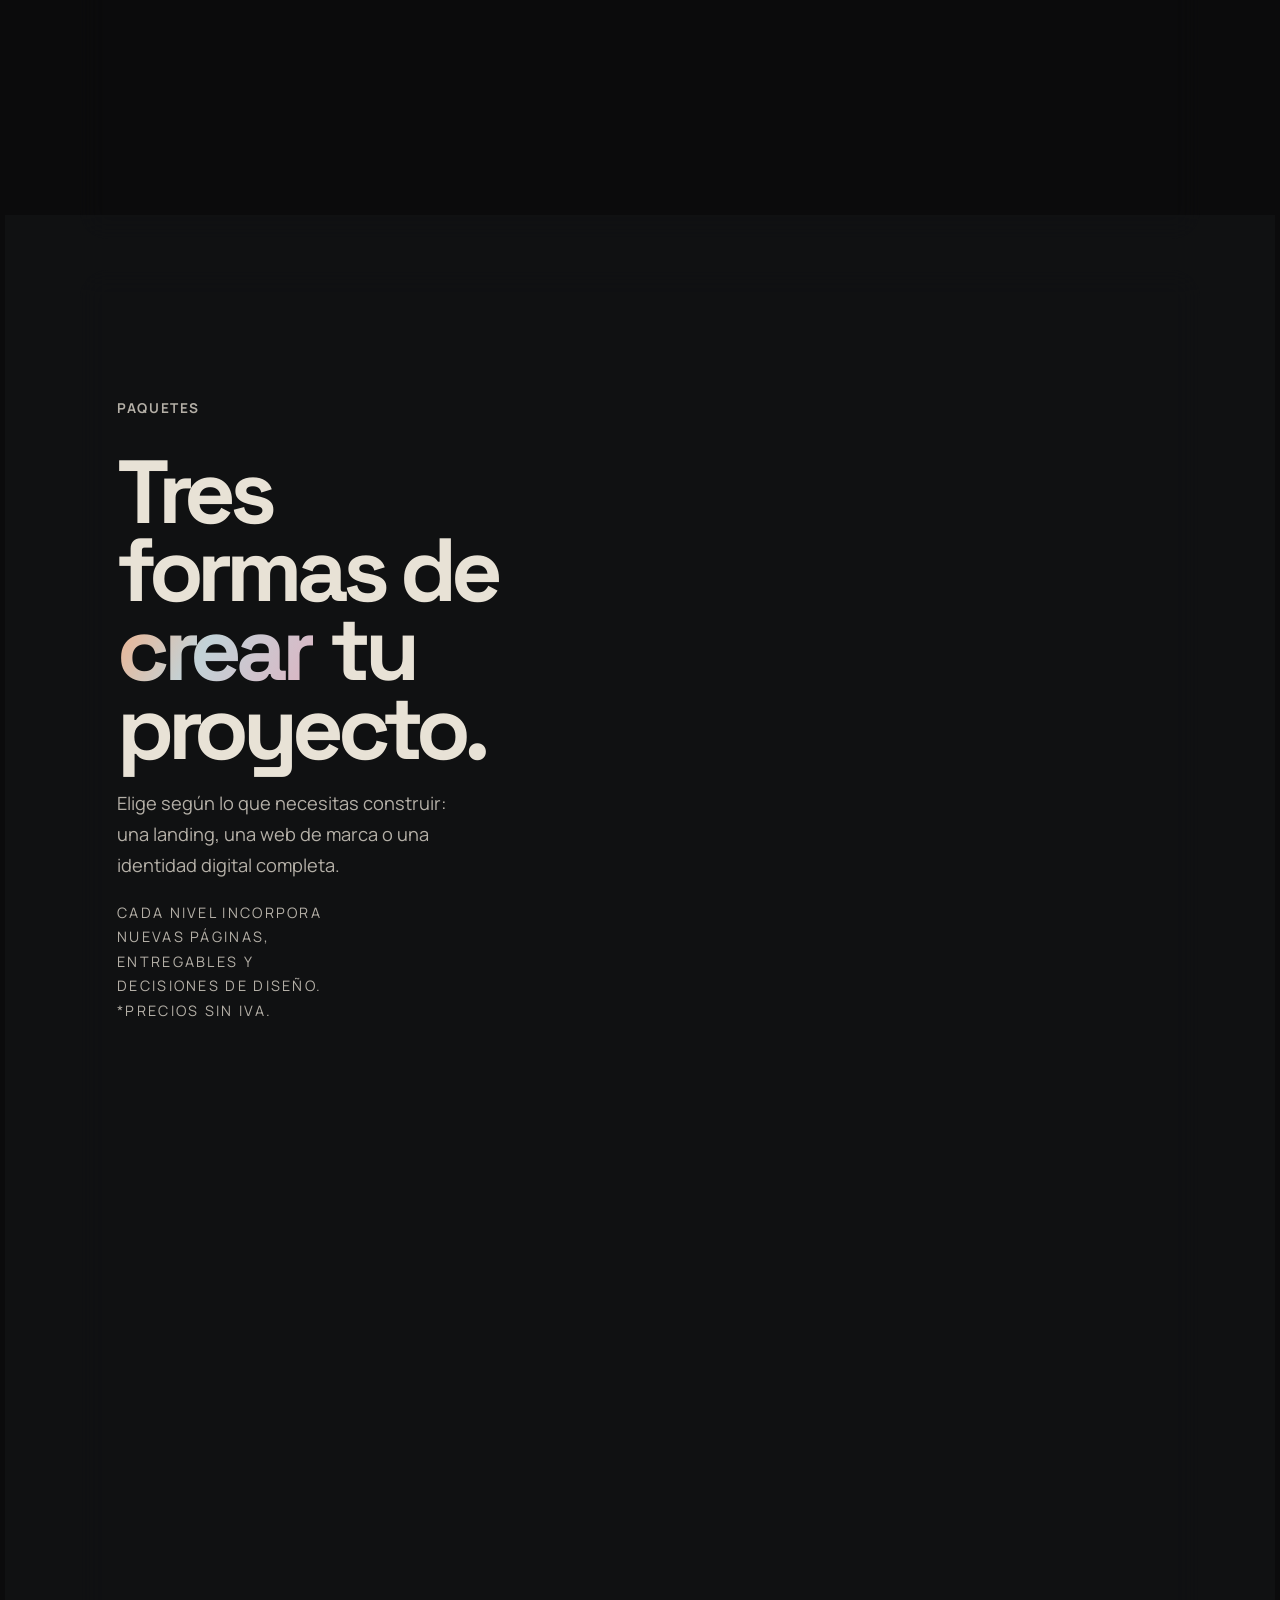
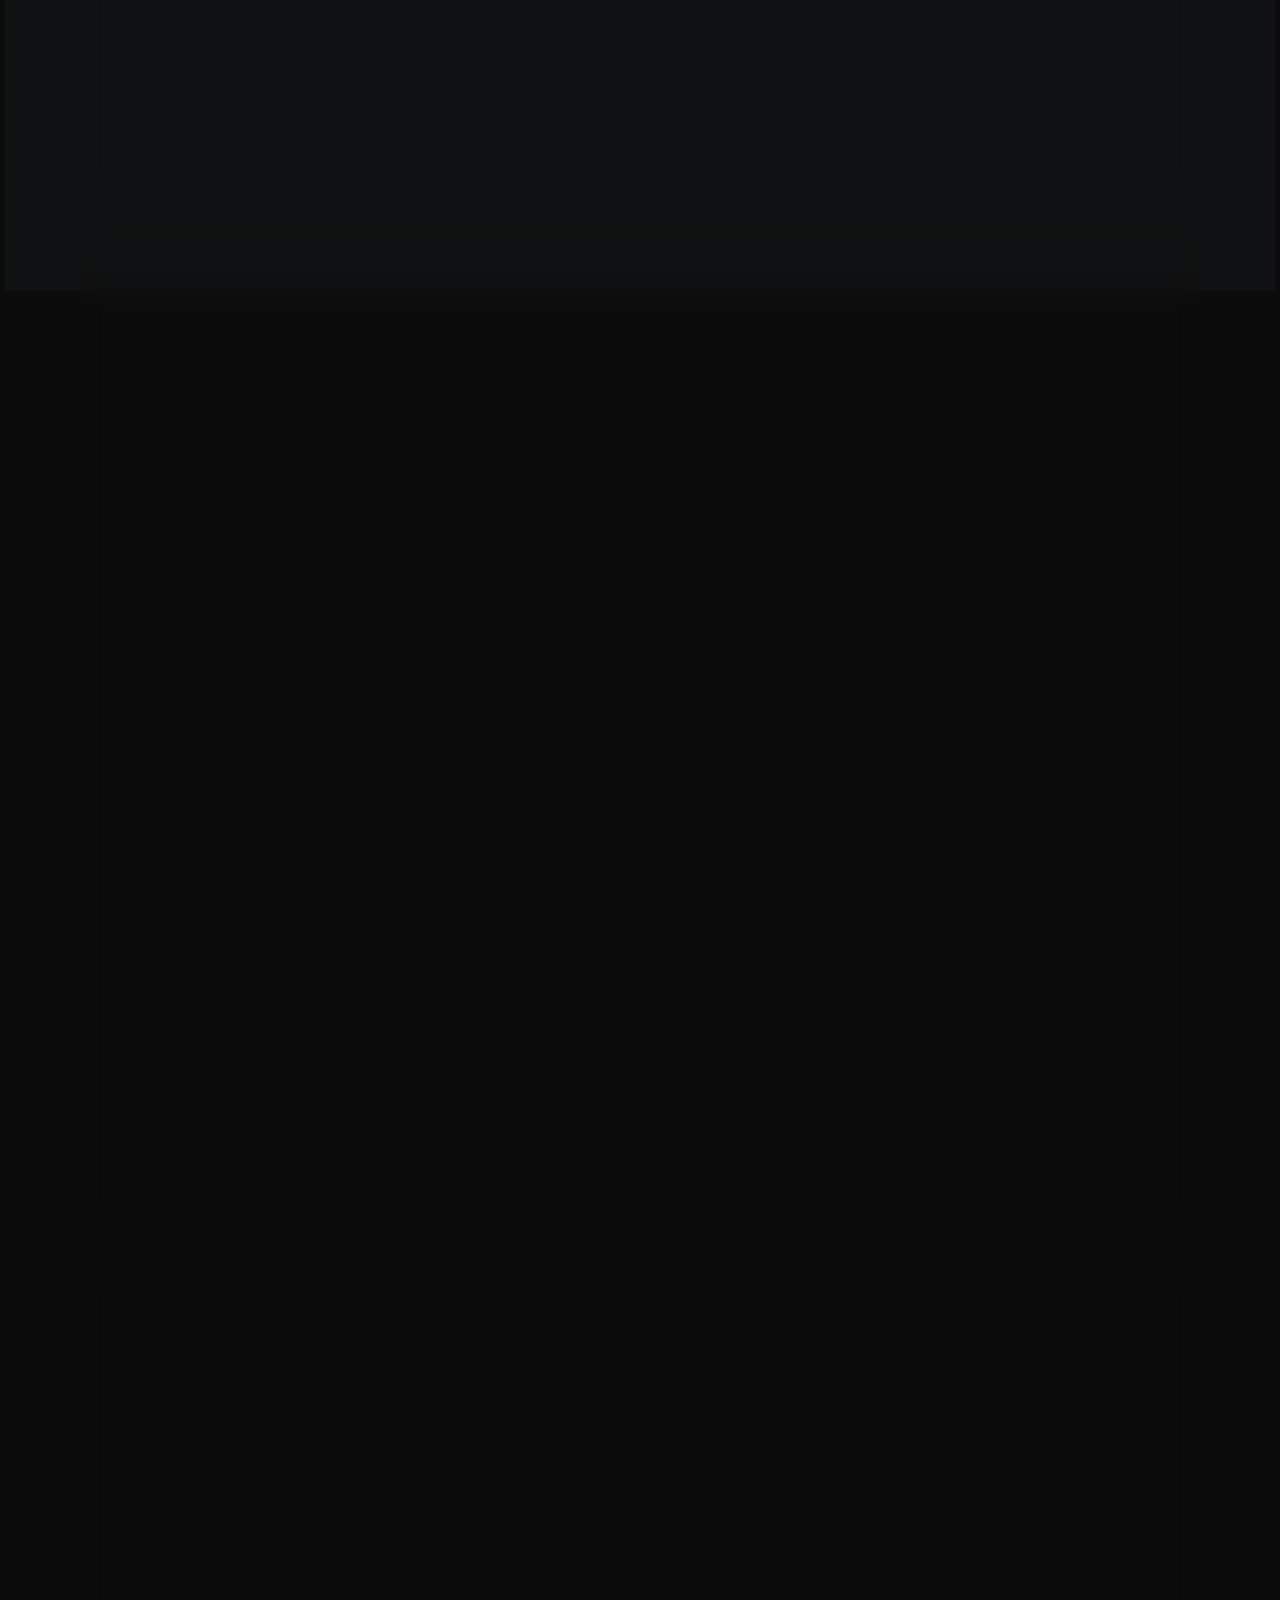
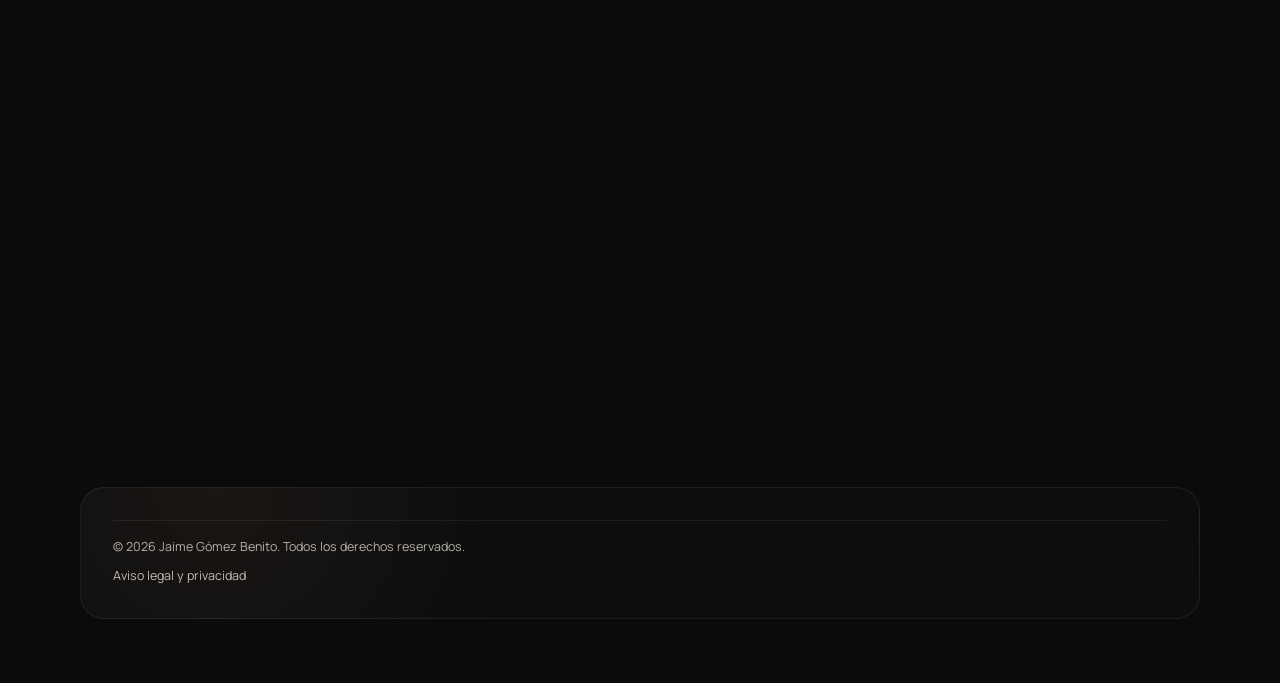
==== commit 9df0cc0c: "claridad de texto" ====
--- a/index.html
+++ b/index.html
@@ -1,5 +1,31 @@
 <!DOCTYPE html>
 <html lang="es">
+<!--
+	MAPA DEL DOCUMENTO
+	────────────────────────────────────────────────────────────
+	01. HEAD ............... Línea 27  · Metadatos, SEO, iconos y estilos
+	02. AMBIENTE GLOBAL .... Línea 111 · Cursor y decoración de fondo
+	03. HEADER ............. Línea 125 · Marca y navegación principal
+	04. HERO ............... Línea 156 · Presentación y propuesta de valor
+	05. POSICIONAMIENTO .... Línea 200 · Resumen de especialización
+	06. SOBRE MÍ ........... Línea 211 · Historia y principios
+	07. PROYECTOS .......... Línea 234 · Casos de estudio
+	    07.1 By Aura ................ Línea 247
+	    07.2 Fotografía Belenbuuur ... Línea 311
+	    07.3 YourWhy ................. Línea 375
+	08. PROCESO ............ Línea 442 · Metodología de trabajo
+	09. SERVICIOS .......... Línea 464 · Capacidades
+	10. PAQUETES ........... Línea 484 · Modalidades y precios
+	11. CREADORES .......... Línea 555 · Oferta de contenido
+	12. CONTACTO ........... Línea 589 · Canales de contacto
+	13. FOOTER ............. Línea 620 · Legal
+
+	Consejo: en VS Code usa Ctrl+K, Ctrl+0 para plegar todas las
+	regiones y Ctrl+K, Ctrl+J para desplegarlas.
+	Ctrl+G te lleva a la línea indicada.
+-->
+
+<!-- #region 01 · HEAD -->
 <head>
 	<!-- Meta base -->
 	<meta charset="UTF-8">
@@ -81,8 +107,9 @@
 	<link href="https://fonts.googleapis.com/css2?family=Cormorant+Garamond:wght@500;600;700&family=Manrope:wght@400;500;700;800&family=Space+Grotesk:wght@500;700&display=swap" rel="stylesheet">
 	<link rel="stylesheet" href="styles.css">
 </head>
+<!-- #endregion -->
 <body>
-	<!-- Capa visual global: cursores y ambiente -->
+	<!-- #region 02 · AMBIENTE GLOBAL -->
 	<div class="custom-cursor custom-cursor-ring" aria-hidden="true"></div>
 	<div class="custom-cursor custom-cursor-dot" aria-hidden="true"></div>
 	<div class="page-ambient" aria-hidden="true">
@@ -92,10 +119,11 @@
 		<span class="ambient-streak ambient-streak-one"></span>
 		<span class="ambient-streak ambient-streak-two"></span>
 	</div>
+	<!-- #endregion -->
 
 	<!-- Shell principal de la pagina -->
 	<div class="site-shell">
-		<!-- Header / navegacion -->
+		<!-- #region 03 · HEADER Y NAVEGACIÓN -->
 		<header class="site-header">
 			<a class="brand" href="#inicio" aria-label="Jaime Gómez Benito, Product Designer, ir al inicio">
 				<img class="brand-mark" src="media/logos/jaime-gomez-logo.svg" alt="" width="88" height="88">
@@ -111,15 +139,22 @@
 			<nav id="site-nav" class="site-nav">
 				<a href="#servicios">Servicios</a>
 				<a href="#proyectos">Proyectos</a>
+				<a href="#proceso">Proceso</a>
 				<a href="#paquetes">Paquetes</a>
 				<a href="#sobre-mi">Sobre mí</a>
 				<a href="#contacto">Contacto</a>
 			</nav>
 		</header>
 
+		<a class="persistent-cta" href="#contacto" aria-label="Contarme tu proyecto">
+			<span class="persistent-cta-dot" aria-hidden="true"></span>
+			<span>Cuéntame tu proyecto</span>
+		</a>
+		<!-- #endregion -->
+
 		<!-- Contenido principal -->
 		<main>
-			<!-- Hero -->
+			<!-- #region 04 · HERO -->
 			<section id="inicio" class="hero">
 				<!-- Mensaje principal -->
 				<div class="hero-copy reveal-on-load">
@@ -128,7 +163,7 @@
 						<p class="hero-stamp">Producto · Web · Dirección visual</p>
 					</div>
 					<h1 class="kinetic-title">Diseño <span class="title-accent title-accent-gradient">productos digitales</span> y webs que hacen <span class="title-accent title-accent-serif">visible tu valor.</span></h1>
-					<p class="hero-text">Convierto ideas complejas en experiencias claras, útiles y memorables. Estrategia, UX/UI y desarrollo con una sola dirección: la de tu negocio.</p>
+					<p class="hero-text">Ordeno el mensaje, diseño la experiencia y construyo la web para que tu producto se entienda y sea más fácil elegirlo.</p>
 					<div class="hero-highlights" aria-label="Puntos clave del perfil">
 						<span>Estrategia antes que decoración</span>
 						<span>Diseño que llega a producción</span>
@@ -161,7 +196,9 @@
 					</div>
 				</aside>
 			</section>
-
+			<!-- #endregion -->
+
+			<!-- #region 05 · POSICIONAMIENTO -->
 			<section class="positioning-strip reveal-on-load" aria-label="Posicionamiento profesional de Jaime Gómez Benito">
 				<p class="positioning-intro"><span>Producto, marca y tecnología</span> bajo una misma mirada. Jaime Gómez Benito diseña y construye experiencias digitales de principio a fin.</p>
 				<div class="positioning-points">
@@ -170,8 +207,9 @@
 					<p><strong>03</strong><span>Ejecución real</span></p>
 				</div>
 			</section>
-
-			<!-- Sobre mi -->
+			<!-- #endregion -->
+
+			<!-- #region 06 · SOBRE MÍ -->
 			<section id="sobre-mi" class="content-section split-section reveal-on-scroll">
 				<!-- Titular de seccion -->
 				<div class="about-heading">
@@ -181,19 +219,20 @@
 
 				<!-- Cuerpo editorial / bio -->
 				<div class="about-copy">
-					<p>
-						Soy Jaime, Product Designer. Empecé mi recorrido en tecnología estudiando desarrollo web full stack en KeepCoding. Esa etapa me dio una base sólida para entender producto, lógica y colaboración con perfiles técnicos.
-					</p>
-					<p>
-						Con el tiempo entendí que mi motivación real estaba en la parte más visual del producto: pensar interfaces, cuidar la experiencia y dar forma a sistemas digitales con criterio. Llevo dos años trabajando en este campo y sigo afinando mirada y proceso en cada proyecto.
-					</p>
-					<p>
-						Hoy combino sensibilidad visual, pensamiento de producto y una base técnica que me permite diseñar con más contexto y conversar mejor con desarrollo.
-					</p>
-				</div>
-			</section>
-
-			<!-- Proyectos -->
+					<p class="about-lead">Me obsesiona ese momento en el que una idea deja de sentirse confusa y empieza a parecer inevitable.</p>
+					<p>Soy Jaime, Product Designer. Entré en el diseño desde el desarrollo web full stack, así que no pienso las interfaces como imágenes aisladas: necesito entender qué resuelven, cómo se comportan y qué hace falta para llevarlas a producción.</p>
+					<p>Trabajo cerca de la estrategia y todavía más cerca del detalle. Me gusta hacer las preguntas incómodas al principio, reducir ruido y encontrar una dirección visual con personalidad que siga siendo útil para el negocio.</p>
+					<p>No llego con una fórmula cerrada. Escucho, ordeno, diseño y construyo contigo para que el resultado se sienta propio, no sacado de una plantilla.</p>
+					<div class="about-principles" aria-label="Principios de trabajo">
+						<span><strong>01</strong> Claridad antes que ruido</span>
+						<span><strong>02</strong> Criterio antes que tendencias</span>
+						<span><strong>03</strong> Diseño listo para vivir</span>
+					</div>
+				</div>
+			</section>
+			<!-- #endregion -->
+
+			<!-- #region 07 · PROYECTOS -->
 			<section id="proyectos" class="content-section reveal-on-scroll">
 				<!-- Introduccion de bloque -->
 				<div class="section-heading">
@@ -206,7 +245,7 @@
 
 				<!-- Grid de proyectos -->
 				<div class="project-grid">
-					<!-- Proyecto 01: By Aura -->
+					<!-- #region 07.1 · BY AURA -->
 					<article class="project-card project-card-brand depth-card reveal-on-scroll">
 						<!-- Columna editorial -->
 						<div class="project-card-story">
@@ -219,9 +258,15 @@
 									<p class="project-card-kicker">By Aura</p>
 									<h3>Identidad visual + presencia digital</h3>
 								</div>
-								<span class="project-card-status">Marca wellness con una presencia más limpia, más clara y mejor resuelta</span>
-							</div>
-							<p class="project-card-intro">Un trabajo centrado en ordenar identidad, relato y web para que la marca proyecte más solidez, más claridad y una confianza mejor construida.</p>
+								<span class="project-card-status">Una identidad digital que traduce el bienestar de la marca sin recurrir a los códigos visuales de siempre</span>
+							</div>
+							<p class="project-card-intro">Reorganicé el relato y reduje el ruido visual para que servicios, filosofía y forma de contacto se entendieran en un solo recorrido.</p>
+							<div class="case-study-flow">
+								<div><span>Contexto</span><p>La marca no se había creado todavía. No tenía presencia digital previa, ni identidad visual definida. Era una marca recién nacida.</p></div>
+								<div><span>Reto</span><p>Crear una identidad visual y una presencia digital desde cero que reflejara los valores de la marca y generara confianza en los usuarios. Desde el logo, la tipografía y la paleta de colores hasta la estructura del sitio web.</p></div>
+								<div><span>Decisión clave</span><p>Priorizar la claridad y la coherencia en todos los elementos de la marca, desde la identidad visual hasta la experiencia digital para dar mucho valor a su mensaje</p></div>
+								<div class="case-study-result"><span>Resultado</span><p>Una presencia serena y consistente que conecta identidad, contenido y producto en un mismo espacio, generando una experiencia de marca coherente y confiable.</p></div>
+							</div>
 							<div class="project-image-popups" aria-label="Capturas del proyecto By Aura">
 								<figure class="project-image-popup project-image-popup-main">
 									<img src="media/projects/aura1.png" alt="Captura principal de la web de By Aura" loading="lazy" decoding="async">
@@ -237,16 +282,16 @@
 								<div class="project-card-block">
 									<p class="project-card-label">Trabajo realizado</p>
 									<ul class="project-card-list">
-										<li>Dirección visual más precisa y coherente</li>
-										<li>Un relato de marca mejor ordenado</li>
+										<li>Dirección visual precisa y coherente</li>
+										<li>Un relato de marca ordenado</li>
 										<li>Una web pensada como presentación clara de la marca</li>
 									</ul>
 								</div>
 								<div class="project-card-block">
 									<p class="project-card-label">Lo que aporta</p>
 									<ul class="project-card-list">
-										<li>Una percepción de marca más sobria y segura</li>
-										<li>Una presencia digital más clara</li>
+										<li>Una percepción de marca sobria y segura</li>
+										<li>Servicios, filosofía y contacto conectados en un único recorrido</li>
 										<li>Una base visual consistente para seguir creciendo</li>
 									</ul>
 								</div>
@@ -262,8 +307,9 @@
 						</div>
 
 					</article>
-
-					<!-- Proyecto 02: Fotografia Belenbuuur -->
+					<!-- #endregion -->
+
+					<!-- #region 07.2 · FOTOGRAFÍA BELENBUUUR -->
 					<article class="project-card project-card-spotlight depth-card reveal-on-scroll">
 						<!-- Columna editorial -->
 						<div class="project-card-story">
@@ -276,9 +322,15 @@
 									<p class="project-card-kicker">Fotografía Belenbuuur</p>
 									<h3>Dirección editorial + experiencia portfolio</h3>
 								</div>
-								<span class="project-card-status">Portfolio fotográfico planteado con más tono, más estructura y una edición más cuidada</span>
-							</div>
-							<p class="project-card-intro">Un proyecto centrado en ordenar el archivo, cuidar el ritmo visual y construir una presencia digital con más criterio y más continuidad.</p>
+								<span class="project-card-status">Un portfolio que organiza trabajos muy distintos sin uniformarlos ni quitar protagonismo a las fotografías</span>
+							</div>
+							<p class="project-card-intro">Organicé el archivo como una secuencia editorial: cada serie conserva su carácter y el conjunto se recorre sin perder el hilo.</p>
+							<div class="case-study-flow">
+								<div><span>Contexto</span><p>El trabajo fotográfico tenía una voz propia, pero convivía sin un archivo amplio dónde ser desplegado con estructura.</p></div>
+								<div><span>Reto</span><p>Diseñar un portfolio que expresara cada una de las facetas de la fotógrafa sin dejar de ver el plano general de su obra.</p></div>
+								<div><span>Decisión clave</span><p>Tratar la navegación como una secuencia editorial, dividiendo el contenido en secciones claras y jerarquizadas para guiar la mirada del usuario.</p></div>
+								<div class="case-study-result"><span>Resultado</span><p>Un espacio digital que se reconoce como parte de la obra y permite descubrirla con calma, contexto y continuidad.</p></div>
+							</div>
 							<div class="project-image-popups" aria-label="Capturas del proyecto Fotografía Belenbuuur">
 								<figure class="project-image-popup project-image-popup-main">
 									<img src="media/projects/belenbuuur1.png" alt="Captura principal del portfolio Fotografía Belenbuuur" loading="lazy" decoding="async">
@@ -319,8 +371,9 @@
 						</div>
 
 					</article>
-
-					<!-- Proyecto 03: YourWhy -->
+					<!-- #endregion -->
+
+					<!-- #region 07.3 · YOURWHY -->
 					<article class="project-card project-card-dashboard depth-card reveal-on-scroll">
 						<!-- Columna editorial -->
 						<div class="project-card-story">
@@ -333,9 +386,15 @@
 									<p class="project-card-kicker">YourWhy</p>
 									<h3>Landing de conversión + narrativa de marca</h3>
 								</div>
-								<span class="project-card-status">Una web orientada a captar leads con un discurso más claro, una jerarquía más firme y una propuesta mejor enfocada</span>
-							</div>
-							<p class="project-card-intro">Un proyecto pensado para presentar el método con más intención, guiar la lectura con claridad y convertir el interés en una llamada a la acción concreta.</p>
+								<span class="project-card-status">Una landing que explica el problema, presenta el método y conduce a reservar una llamada</span>
+							</div>
+							<p class="project-card-intro">Reorganicé historia personal, método y oferta para que cada bloque responda una pregunta y acerque al usuario al siguiente paso.</p>
+							<div class="case-study-flow">
+								<div><span>Contexto</span><p>La propuesta reunía historia personal, método y servicio, pero necesitaba un relato que conectara esas piezas sin perder al usuario.</p></div>
+								<div><span>Reto</span><p>Explicar una oferta compleja con rapidez y conducir desde la identificación inicial hasta una acción concreta.</p></div>
+								<div><span>Decisión clave</span><p>Construir la página como una conversación: problema, cambio posible, método y siguiente paso, con una única prioridad por bloque.</p></div>
+								<div class="case-study-result"><span>Resultado</span><p>Una narrativa más directa y una experiencia preparada para transformar interés en conversaciones cualificadas.</p></div>
+							</div>
 							<div class="project-image-popups" aria-label="Capturas del proyecto YourWhy">
 								<figure class="project-image-popup project-image-popup-main">
 									<img src="media/projects/yourwhy1.png" alt="Captura principal de la landing YourWhy" loading="lazy" decoding="async">
@@ -351,7 +410,7 @@
 								<div class="project-card-block">
 									<p class="project-card-label">Trabajo realizado</p>
 									<ul class="project-card-list">
-										<li>Una landing con un mensaje principal mucho más directo</li>
+										<li>Una landing con un mensaje principal directo</li>
 										<li>Jerarquía editorial para explicar método, prueba social y oferta</li>
 										<li>Un recorrido mobile-first pensado para convertir mejor</li>
 									</ul>
@@ -360,7 +419,7 @@
 									<p class="project-card-label">Lo que aporta</p>
 									<ul class="project-card-list">
 										<li>Una propuesta de valor entendible desde el primer vistazo</li>
-										<li>Más claridad entre historia personal, método y oferta</li>
+										<li>Historia personal, método y oferta separados en bloques fáciles de recorrer</li>
 										<li>Una base sólida para escalar captación y contenido</li>
 									</ul>
 								</div>
@@ -376,15 +435,39 @@
 						</div>
 
 					</article>
-				</div>
-			</section>
-
-			<!-- Habilidades -->
+					<!-- #endregion -->
+				</div>
+			</section>
+			<!-- #endregion -->
+
+			<!-- #region 08 · PROCESO -->
+			<section id="proceso" class="content-section process-section reveal-on-scroll">
+				<div class="section-heading process-heading">
+					<div>
+						<p class="section-tag">Proceso</p>
+						<h2 class="kinetic-title">De una idea dispersa a una dirección <span class="title-accent title-accent-gradient">clara y construida.</span></h2>
+					</div>
+					<p>Un proceso compartido, con decisiones visibles y entregables concretos en cada fase.</p>
+				</div>
+				<div class="process-grid">
+					<article class="process-step"><span>01</span><p class="process-kicker">Entender</p><h3>Aterrizamos el problema</h3><p>Objetivos, público, contexto y límites. Antes de diseñar, acordamos qué necesita cambiar y cómo sabremos que vamos bien.</p><small>Brief · sesión inicial · prioridades</small></article>
+					<article class="process-step"><span>02</span><p class="process-kicker">Enfocar</p><h3>Definimos la dirección</h3><p>Ordeno contenido, recorrido y referencias para convertir lo aprendido en una idea visual y estratégica compartida.</p><small>Estructura · concepto · dirección visual</small></article>
+					<article class="process-step"><span>03</span><p class="process-kicker">Diseñar</p><h3>Damos forma al sistema</h3><p>Diseño las pantallas, pruebo decisiones y construyo un lenguaje consistente que funcione en todos los tamaños.</p><small>UX/UI · prototipo · iteraciones</small></article>
+					<article class="process-step"><span>04</span><p class="process-kicker">Construir</p><h3>Lo llevamos a producción</h3><p>Desarrollo, ajusto y reviso la experiencia real para que el resultado conserve la intención con la que fue diseñado.</p><small>Desarrollo · QA · lanzamiento</small></article>
+				</div>
+				<div class="process-cta">
+					<p>¿Tienes una idea todavía difícil de explicar?</p>
+					<a class="button button-primary" href="#contacto">Vamos a darle forma</a>
+				</div>
+			</section>
+			<!-- #endregion -->
+
+			<!-- #region 09 · SERVICIOS -->
 			<section id="servicios" class="content-section reveal-on-scroll">
 				<div class="section-heading">
 					<div>
 						<p class="section-tag">Servicios</p>
-						<h2 class="kinetic-title">Una mirada de <span class="title-accent title-accent-serif">producto,</span> una ejecución <span class="title-accent title-accent-gradient">de principio a fin.</span></h2>
+						<h2 class="kinetic-title">Defino qué contar, diseño cómo se recorre y lo convierto en una web <span class="title-accent title-accent-gradient">lista para funcionar.</span></h2>
 					</div>
 				</div>
 
@@ -397,15 +480,16 @@
 					<span>Desarrollo front-end</span>
 				</div>
 			</section>
-
-			<!-- Paquetes -->
+			<!-- #endregion -->
+
+			<!-- #region 10 · PAQUETES -->
 			<section id="paquetes" class="content-section reveal-on-scroll packages-section">
 				<div class="packages-shell">
 					<div class="packages-intro">
 						<p class="section-tag">Paquetes</p>
 						<h2 class="packages-title">Tres formas de <span class="title-accent title-accent-gradient">crear</span> tu proyecto.</h2>
-						<p class="packages-copy">Desde una base sólida y bien resuelta hasta una propuesta con más dirección visual, más detalle y más recorrido.</p>
-						<p class="packages-note">Cada nivel amplía alcance, intención visual y profundidad estratégica. *Precios sin IVA.</p>
+						<p class="packages-copy">Elige según lo que necesitas construir: una landing, una web de marca o una identidad digital completa.</p>
+						<p class="packages-note">Cada nivel incorpora nuevas páginas, entregables y decisiones de diseño. *Precios sin IVA.</p>
 					</div>
 
 					<div class="packages-rail">
@@ -416,7 +500,7 @@
 							</div>
 							<div class="package-band-body">
 								<p class="package-band-kicker">La base adecuada para empezar con criterio.</p>
-								<p class="package-band-summary">Pensado para lanzar una web sencilla, clara y funcional, con una presencia cuidada desde el primer momento.</p>
+								<p class="package-band-summary">Para presentar una oferta concreta en una sola página y empezar a recibir contactos sin montar una web compleja.</p>
 								<ul class="package-list">
 									<li>Landing de 1 página</li>
 									<li>Responsive</li>
@@ -434,7 +518,7 @@
 							</div>
 							<div class="package-band-body">
 								<p class="package-band-kicker">La opción más equilibrada para una web de marca.</p>
-								<p class="package-band-summary">El punto en el que se encuentran claridad comercial, diseño personalizado y una presencia visual más intencional. Ideal para marcas que ya cuentan con identidad gráfica y quieren traducirla bien a su web.</p>
+								<p class="package-band-summary">Para marcas que ya tienen identidad gráfica y necesitan convertirla en una web propia, con espacio para explicar servicios, enfoque y formas de contacto.</p>
 								<ul class="package-list">
 									<li>Hasta 5 secciones</li>
 									<li>Diseño personalizado</li>
@@ -452,7 +536,7 @@
 							</div>
 							<div class="package-band-body">
 								<p class="package-band-kicker">Para marcas que necesitan construir algo con más ambición.</p>
-								<p class="package-band-summary">Una propuesta con más profundidad creativa, mayor criterio estratégico y una presencia digital pensada para crecer con solidez. Especialmente adecuado para marcas que parten de cero y necesitan una identidad visual a la altura de lo que quieren construir.</p>
+								<p class="package-band-summary">Para proyectos que parten de cero: definimos identidad visual, mensaje y web como un único sistema preparado para incorporar nuevas páginas y contenidos.</p>
 								<ul class="package-list">
 									<li>Branding visual</li>
 									<li>Dirección creativa</li>
@@ -467,12 +551,13 @@
 					</div>
 				</div>
 			</section>
-
-			<!-- Creadores de contenido -->
+			<!-- #endregion -->
+
+			<!-- #region 11 · CREADORES DE CONTENIDO -->
 			<section id="creadores" class="content-section reveal-on-scroll creators-section">
 				<div class="creators-heading">
 					<p class="section-tag">Creadores de contenido</p>
-					<h2 class="kinetic-title">Para grabar mejor, publicar con <span class="title-accent title-accent-highlight">más intención</span> y sostener un ritmo de contenido.</h2>
+					<h2 class="kinetic-title">De una idea suelta a contenido <span class="title-accent title-accent-highlight">grabado, editado y listo para publicar.</span></h2>
 				</div>
 
 				<article class="creators-offer reveal-on-scroll">
@@ -500,13 +585,14 @@
 					</div>
 				</article>
 			</section>
-
-			<!-- Contacto -->
+			<!-- #endregion -->
+
+			<!-- #region 12 · CONTACTO -->
 			<section id="contacto" class="content-section contact-section reveal-on-scroll">
 				<div class="contact-copy">
 					<p class="section-tag">Contacto</p>
-					<h2 class="kinetic-title">Si tu proyecto necesita <span class="title-accent title-accent-highlight">claridad,</span> <span class="title-accent title-accent-serif">criterio visual</span> y <span class="title-accent title-accent-gradient">una ejecución bien pensada,</span> hablemos.</h2>
-					<p class="contact-lead">Cuéntame en qué punto estás, qué necesitas resolver y qué tipo de presencia quieres construir. Si hay encaje, preparo una propuesta alineada con el alcance real del proyecto.</p>
+					<h2 class="kinetic-title">¿Necesitas ordenar tu oferta, renovar una web que ya no te representa o <span class="title-accent title-accent-gradient">lanzar algo desde cero?</span></h2>
+					<p class="contact-lead">Cuéntame qué estás construyendo y dónde te has atascado. Te responderé con una primera valoración y, si puedo ayudarte, una propuesta ajustada al trabajo necesario.</p>
 					<div class="contact-proof" aria-label="Puntos clave del contacto">
 						<span>Respuesta inicial clara y directa</span>
 						<span>Propuesta ajustada al alcance real</span>
@@ -529,15 +615,17 @@
 					</a>
 				</div>
 			</section>
+			<!-- #endregion -->
 		</main>
 
-		<!-- Footer / legal -->
+		<!-- #region 13 · FOOTER -->
 		<footer class="site-footer">
 			<div class="footer-legal">
 				<p>© 2026 Jaime Gómez Benito. Todos los derechos reservados.</p>
 				<a href="legal/index.html">Aviso legal y privacidad</a>
 			</div>
 		</footer>
+		<!-- #endregion -->
 	</div>
 
 	<!-- Scripts -->
--- a/styles.css
+++ b/styles.css
@@ -827,6 +827,44 @@
   z-index: 1;
 }
 
+.about-copy {
+  display: flex;
+  flex-direction: column;
+  justify-content: center;
+  gap: 1rem;
+}
+
+.about-copy p {
+  margin: 0;
+}
+
+.about-copy .about-lead {
+  max-width: 23ch;
+  color: var(--text);
+  font-family: var(--font-display);
+  font-size: clamp(1.45rem, 2.6vw, 2.3rem);
+  line-height: 1.08;
+}
+
+.about-principles {
+  display: grid;
+  gap: 0.55rem;
+  margin-top: 0.7rem;
+  padding-top: 1rem;
+  border-top: 1px solid rgba(232, 226, 214, 0.1);
+}
+
+.about-principles span {
+  color: var(--text-soft);
+}
+
+.about-principles strong {
+  margin-right: 0.7rem;
+  color: var(--accent);
+  font-size: 0.72rem;
+  letter-spacing: 0.14em;
+}
+
 .section-heading {
   display: flex;
   align-items: end;
@@ -910,6 +948,103 @@
   max-width: 58ch;
   font-size: 1rem;
 }
+
+.case-study-flow {
+  display: grid;
+  grid-template-columns: repeat(4, minmax(0, 1fr));
+  border-top: 1px solid rgba(232, 226, 214, 0.1);
+  border-bottom: 1px solid rgba(232, 226, 214, 0.1);
+}
+
+.case-study-flow > div {
+  padding: 1rem;
+  border-right: 1px solid rgba(232, 226, 214, 0.08);
+}
+
+.case-study-flow > div:last-child { border-right: 0; }
+
+.case-study-flow span,
+.process-kicker {
+  display: block;
+  margin-bottom: 0.55rem;
+  color: var(--accent);
+  font-size: 0.68rem;
+  font-weight: 700;
+  letter-spacing: 0.15em;
+  text-transform: uppercase;
+}
+
+.case-study-flow p {
+  margin: 0;
+  font-size: 0.88rem;
+  line-height: 1.55;
+}
+
+.case-study-result { background: rgba(151, 173, 161, 0.08); }
+
+.process-section {
+  margin: clamp(1rem, 2vw, 2rem) 0;
+}
+
+.process-heading { align-items: start; }
+.process-heading > p { max-width: 36ch; }
+
+.process-grid {
+  display: grid;
+  grid-template-columns: repeat(4, minmax(0, 1fr));
+  border-top: 1px solid rgba(232, 226, 214, 0.12);
+}
+
+.process-step {
+  min-height: 22rem;
+  padding: 1.35rem;
+  border-right: 1px solid rgba(232, 226, 214, 0.1);
+  display: flex;
+  flex-direction: column;
+}
+
+.process-step:last-child { border-right: 0; }
+.process-step > span { color: var(--muted); font-size: 0.75rem; letter-spacing: 0.16em; }
+.process-step .process-kicker { margin-top: auto; }
+.process-step h3 { margin: 0 0 0.8rem; font-size: clamp(1.25rem, 2vw, 1.7rem); }
+.process-step p:not(.process-kicker) { margin: 0; color: var(--muted); }
+.process-step small { margin-top: 1.25rem; color: var(--text-soft); }
+
+.process-cta {
+  display: flex;
+  align-items: center;
+  justify-content: space-between;
+  gap: 1rem;
+  padding: 1.4rem;
+  border-radius: 0 0 24px 24px;
+  background: rgba(151, 173, 161, 0.09);
+}
+
+.process-cta p { margin: 0; font-size: 1.05rem; color: var(--text-soft); }
+
+.persistent-cta {
+  position: fixed;
+  right: clamp(1rem, 2.5vw, 2rem);
+  bottom: clamp(1rem, 2.5vw, 2rem);
+  z-index: 30;
+  display: flex;
+  align-items: center;
+  gap: 0.65rem;
+  padding: 0.85rem 1.05rem;
+  border: 1px solid rgba(232, 226, 214, 0.18);
+  border-radius: 999px;
+  background: rgba(11, 11, 12, 0.86);
+  box-shadow: 0 14px 38px rgba(0, 0, 0, 0.34);
+  color: var(--text);
+  font-size: 0.82rem;
+  font-weight: 700;
+  backdrop-filter: blur(16px);
+  transition: transform 0.25s ease, border-color 0.25s ease;
+}
+
+.persistent-cta:hover,
+.persistent-cta:focus-visible { transform: translateY(-3px); border-color: var(--accent); }
+.persistent-cta-dot { width: 0.55rem; height: 0.55rem; border-radius: 50%; background: var(--accent); box-shadow: 0 0 0 5px rgba(207, 143, 103, 0.12); }
 
 .project-image-popups {
   position: relative;
@@ -2486,9 +2621,32 @@
   .kinetic-title {
     max-width: 100%;
   }
+
+  .case-study-flow,
+  .process-grid { grid-template-columns: repeat(2, minmax(0, 1fr)); }
+
+  .case-study-flow > div:nth-child(2) { border-right: 0; }
+
+  .process-step { min-height: 18rem; border-bottom: 1px solid rgba(232, 226, 214, 0.1); }
+
+  .process-step:nth-child(2) { border-right: 0; }
 }
 
 @media (max-width: 720px) {
+
+  .persistent-cta { right: 0.75rem; bottom: 0.75rem; padding: 0.72rem 0.9rem; }
+
+  .case-study-flow,
+  .process-grid { grid-template-columns: 1fr; }
+
+  .case-study-flow > div,
+  .case-study-flow > div:nth-child(2),
+  .process-step,
+  .process-step:nth-child(2) { border-right: 0; border-bottom: 1px solid rgba(232, 226, 214, 0.08); }
+
+  .process-step { min-height: 15rem; }
+
+  .process-cta { align-items: stretch; flex-direction: column; }
   .site-shell {
     width: min(calc(100% - 1rem), var(--max-width));
     padding-top: 0.85rem;
